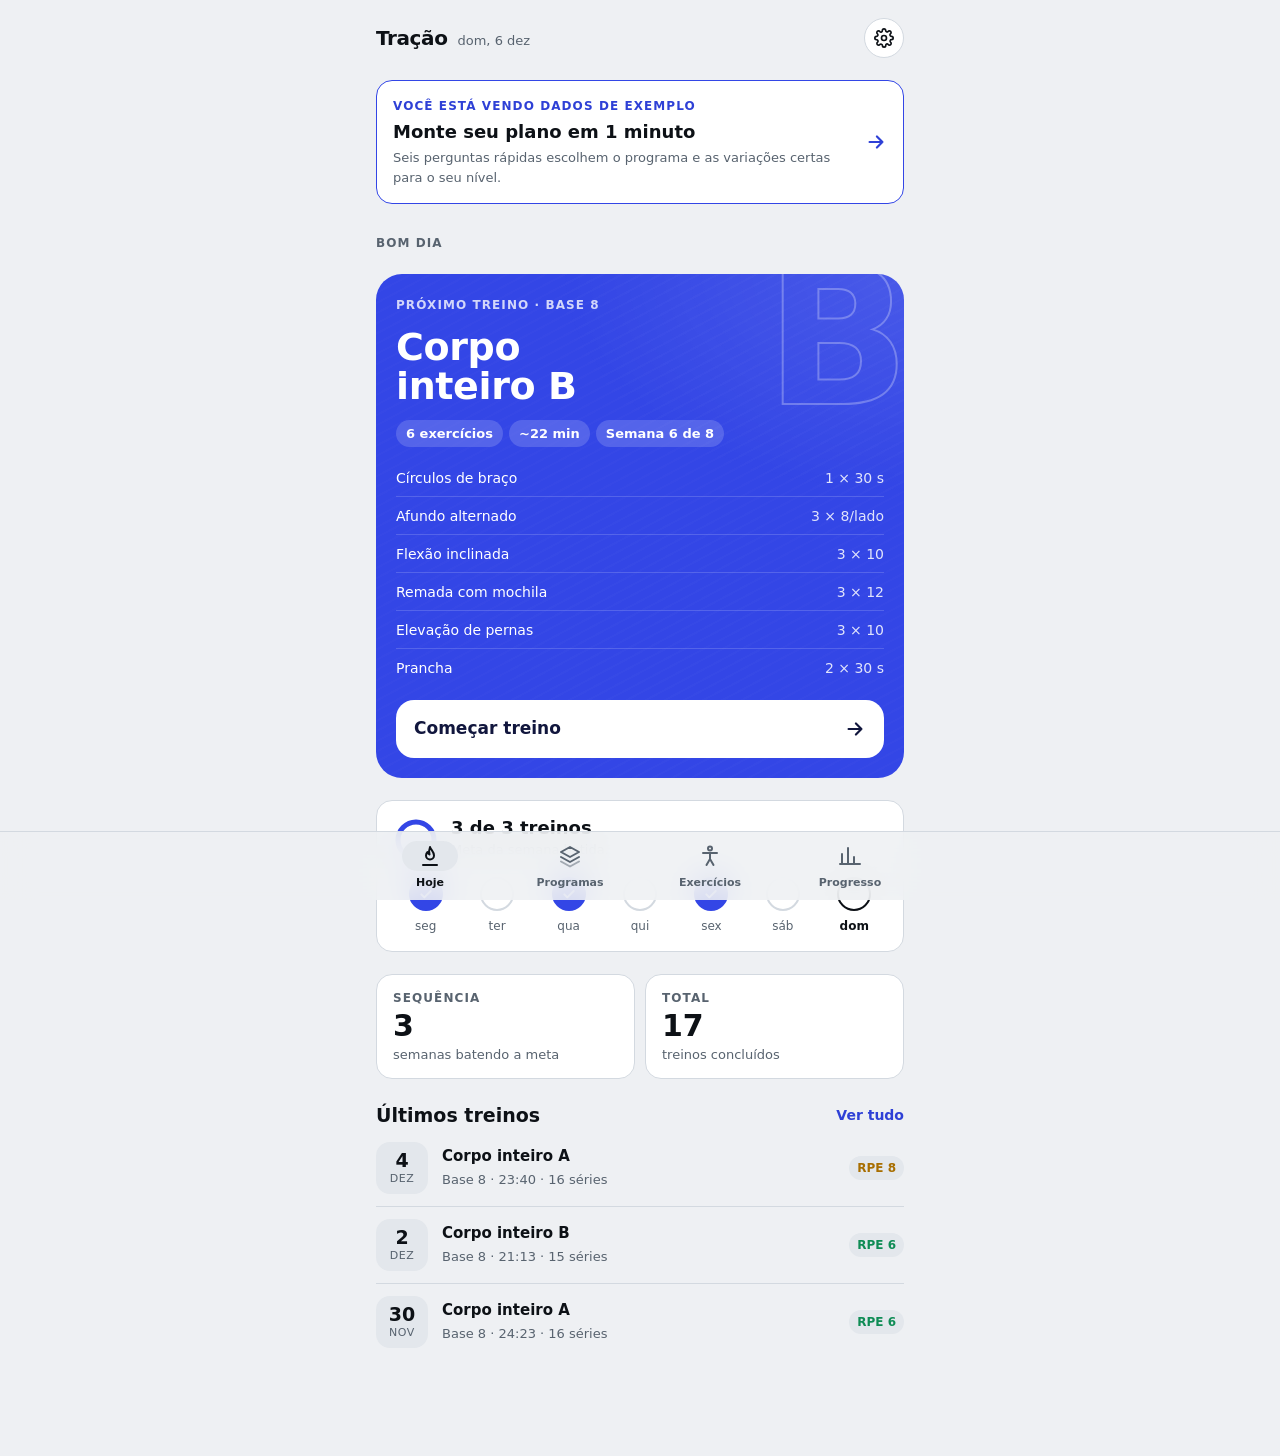
==== docs/index.html @ 982c1092 "Tração 1.1.0: avaliação inicial, ajuste de variações e mais conteúdo - Avaliação de 6 perguntas (obj" ====
<!doctype html>
<html lang="pt-BR">
<head>
<meta charset="utf-8">
<meta name="viewport" content="width=device-width, initial-scale=1, viewport-fit=cover">
<meta name="description" content="Treinos de calistenia com programas, escadas de progressão e cronômetro. Sem conta, com os dados no seu aparelho.">
<meta name="theme-color" content="#0C0F13">
<meta name="mobile-web-app-capable" content="yes">
<meta name="apple-mobile-web-app-capable" content="yes">
<meta name="apple-mobile-web-app-title" content="Tração">
<meta name="apple-mobile-web-app-status-bar-style" content="black-translucent">
<link rel="manifest" href="manifest.webmanifest">
<link rel="icon" href="icons/icon.svg" type="image/svg+xml">
<link rel="icon" href="icons/favicon-32.png" sizes="32x32" type="image/png">
<link rel="apple-touch-icon" href="icons/apple-touch-icon.png">
<link rel="stylesheet" href="fonts/fonts.css">
<style>
html,body{margin:0}
:root{padding-top:env(safe-area-inset-top,0px)}
body::before{content:"";position:fixed;inset:0 0 auto;height:env(safe-area-inset-top,0px);z-index:40;background:var(--bg)}
.update-bar{position:fixed;left:50%;transform:translateX(-50%);bottom:calc(var(--nav-h) + 14px + env(safe-area-inset-bottom,0px));z-index:70;display:flex;align-items:center;gap:12px;padding:8px 8px 8px 16px;border-radius:99px;background:var(--fg);color:var(--bg);font-weight:600;font-size:14px;white-space:nowrap}
.update-bar button{padding:8px 14px;border-radius:99px;background:var(--accent);color:var(--on-accent);font-weight:700}
</style>
<script>window.TRACAO_PWA = {version: "1.1.0"};</script>
<title>Tração</title>
<style>
/* Layout: uma coluna de celular com barra de abas embaixo; o bloco azul-ultramar do "próximo treino" é a única superfície forte */
:root{
  --bg:#0C0F13; --surface:#141920; --surface-2:#1C232C; --line:#27303A;
  --fg:#EDF0F3; --muted:#8A95A2; --accent:#5A6BFF; --accent-text:#929DFF; --on-accent:#FFFFFF;
  --good:#3FD18A; --warn:#F2B441; --danger:#FF6B6B;
  --font-display:'Archivo','Arial Narrow',system-ui,sans-serif;
  --font-body:'Hanken Grotesk',system-ui,-apple-system,'Segoe UI',Roboto,sans-serif;
  --r-sm:10px; --r-md:16px; --r-lg:26px;
  --nav-h:68px;
  color-scheme:dark;
}
@media (prefers-color-scheme: light){
  :root:not([data-theme="dark"]){
    --bg:#EEF0F3; --surface:#FFFFFF; --surface-2:#E3E7EC; --line:#D3D9E0;
    --fg:#0D1116; --muted:#58636F; --accent:#3346E6; --accent-text:#2E40D6; --on-accent:#FFFFFF;
    --good:#0F8C55; --warn:#A86E00; --danger:#CC3535;
    color-scheme:light;
  }
}
:root[data-theme="light"]{
  --bg:#EEF0F3; --surface:#FFFFFF; --surface-2:#E3E7EC; --line:#D3D9E0;
  --fg:#0D1116; --muted:#58636F; --accent:#3346E6; --accent-text:#2E40D6; --on-accent:#FFFFFF;
  --good:#0F8C55; --warn:#A86E00; --danger:#CC3535;
  color-scheme:light;
}
:root[data-theme="dark"]{
  --bg:#0C0F13; --surface:#141920; --surface-2:#1C232C; --line:#27303A;
  --fg:#EDF0F3; --muted:#8A95A2; --accent:#5A6BFF; --accent-text:#929DFF; --on-accent:#FFFFFF;
  --good:#3FD18A; --warn:#F2B441; --danger:#FF6B6B;
  color-scheme:dark;
}

*{box-sizing:border-box}
[hidden]{display:none!important}
html,body{min-height:100%}
body{background:var(--bg);color:var(--fg);font-family:var(--font-body);font-size:15px;line-height:1.5;-webkit-font-smoothing:antialiased;-webkit-tap-highlight-color:transparent}
button{font:inherit;color:inherit;background:none;border:0;padding:0;cursor:pointer}
input{font:inherit;color:inherit}
:focus-visible{outline:2px solid var(--accent-text);outline-offset:2px;border-radius:6px}
h1,h2,h3{margin:0;text-wrap:balance}
p{margin:0}
ol,ul{margin:0;padding:0;list-style:none}

.display{font-family:var(--font-display);font-stretch:118%;font-weight:800;letter-spacing:-.01em;line-height:1.02}
.label{font-family:var(--font-display);font-stretch:70%;font-weight:600;text-transform:uppercase;letter-spacing:.09em;font-size:12px;color:var(--muted)}
.num{font-variant-numeric:tabular-nums}

.app{max-width:560px;margin:0 auto;padding-left:max(16px,env(safe-area-inset-left,0px));padding-right:max(16px,env(safe-area-inset-right,0px));padding-block:12px calc(var(--nav-h) + 28px + env(safe-area-inset-bottom,0px))}
.view{display:flex;flex-direction:column;gap:22px}

.topbar{display:flex;align-items:center;justify-content:space-between;gap:12px;padding-top:6px}
.brand{display:flex;align-items:baseline;gap:10px}
.brand b{font-family:var(--font-display);font-stretch:125%;font-weight:900;font-size:20px;letter-spacing:-.02em}
.brand span{font-size:13px;color:var(--muted)}
.icon-btn{width:40px;height:40px;border-radius:50%;display:grid;place-items:center;background:var(--surface);border:1px solid var(--line)}
.icon-btn svg{width:20px;height:20px}

.page-title{font-size:34px}
.page-head{display:flex;flex-direction:column;gap:6px;padding-top:8px}
.page-head p{color:var(--muted)}

.banner{display:flex;align-items:center;justify-content:space-between;gap:12px;padding:10px 12px 10px 14px;border-radius:var(--r-md);background:var(--surface);border:1px dashed var(--line);font-size:13px;color:var(--muted)}
.banner button{flex:none;font-weight:600;color:var(--accent-text);padding:6px 8px}

/* Hero: próximo treino */
.hero{position:relative;overflow:hidden;border-radius:var(--r-lg);background:var(--accent);color:var(--on-accent);padding:22px 20px 20px;display:flex;flex-direction:column;gap:14px;isolation:isolate}
.hero::before{content:"";position:absolute;inset:0;z-index:-1;opacity:.5;background:
  radial-gradient(120% 80% at 100% 0%,rgba(255,255,255,.22),transparent 55%),
  repeating-linear-gradient(-28deg,rgba(255,255,255,.035) 0 2px,transparent 2px 9px)}
.hero-mark{position:absolute;right:-6px;top:-30px;z-index:-1;font-family:var(--font-display);font-stretch:125%;font-weight:900;font-size:190px;line-height:1;color:transparent;-webkit-text-stroke:2px rgba(255,255,255,.28);pointer-events:none}
.hero .label{color:rgba(255,255,255,.78)}
.hero-title{font-size:38px;max-width:12ch}
.hero-meta{display:flex;flex-wrap:wrap;gap:6px}
.hero-meta span{font-size:13px;font-weight:600;padding:4px 10px;border-radius:99px;background:rgba(255,255,255,.16)}
.hero-list{display:flex;flex-direction:column;gap:2px;font-size:14px}
.hero-list li{display:flex;justify-content:space-between;gap:12px;padding:7px 0;border-bottom:1px solid rgba(255,255,255,.16)}
.hero-list li:last-child{border-bottom:0}
.hero-list .num{opacity:.85;flex:none}
.btn-start{display:flex;align-items:center;justify-content:space-between;width:100%;padding:16px 18px;border-radius:18px;background:var(--on-accent);color:#11163D;font-family:var(--font-display);font-stretch:112%;font-weight:800;font-size:17px;transition:transform .15s}
.btn-start:active{transform:scale(.98)}
.btn-start svg{width:22px;height:22px}

.card{background:var(--surface);border:1px solid var(--line);border-radius:var(--r-md);padding:16px}
.row-between{display:flex;align-items:center;justify-content:space-between;gap:12px}
.section-title{font-family:var(--font-display);font-stretch:112%;font-weight:800;font-size:19px}
.link{color:var(--accent-text);font-weight:600;font-size:14px}

/* Semana */
.week{display:grid;grid-template-columns:repeat(7,1fr);gap:6px;margin-top:14px}
.day{display:flex;flex-direction:column;align-items:center;gap:6px;font-size:12px;color:var(--muted)}
.dot{width:34px;height:34px;border-radius:50%;border:2px solid var(--line);display:grid;place-items:center}
.dot svg{width:16px;height:16px}
.day.done .dot{background:var(--accent);border-color:var(--accent);color:var(--on-accent)}
.day.today{color:var(--fg);font-weight:700}
.day.today .dot{border-color:var(--fg)}
.day.future .dot{border-style:dashed;opacity:.6}
.goal-line{display:flex;align-items:center;gap:12px}
.mini-ring{width:46px;height:46px;flex:none}
.goal-line strong{font-family:var(--font-display);font-stretch:112%;font-weight:800;font-size:18px;display:block;line-height:1.1}
.goal-line span{font-size:13px;color:var(--muted)}

.stat-pair{display:grid;grid-template-columns:1fr 1fr;gap:10px}
.stat{background:var(--surface);border:1px solid var(--line);border-radius:var(--r-md);padding:14px 16px;display:flex;flex-direction:column;gap:4px;min-width:0}
.stat b{font-family:var(--font-display);font-stretch:118%;font-weight:800;font-size:30px;line-height:1}
.stat small{font-size:13px;color:var(--muted)}

.list{display:flex;flex-direction:column}
.list-item{display:flex;align-items:center;gap:14px;padding:12px 0;border-bottom:1px solid var(--line);text-align:left;width:100%}
.list-item:last-child{border-bottom:0}
.list-item .grow{flex:1;min-width:0}
.list-item .title{font-weight:600;display:block;overflow:hidden;text-overflow:ellipsis;white-space:nowrap}
.list-item .sub{font-size:13px;color:var(--muted)}
.list-item .end{flex:none;text-align:right;font-size:13px;color:var(--muted)}
.thumb{width:52px;height:52px;flex:none;border-radius:14px;background:var(--surface-2);display:grid;place-items:center;overflow:hidden}
.thumb svg{width:100%;height:100%}
.date-chip{width:52px;height:52px;flex:none;border-radius:14px;background:var(--surface-2);display:flex;flex-direction:column;align-items:center;justify-content:center;line-height:1}
.date-chip b{font-family:var(--font-display);font-stretch:112%;font-weight:800;font-size:19px}
.date-chip small{font-size:11px;color:var(--muted);text-transform:uppercase;letter-spacing:.05em;margin-top:3px}
.pill{display:inline-flex;align-items:center;gap:4px;font-size:12px;font-weight:700;padding:3px 8px;border-radius:99px;background:var(--surface-2);color:var(--fg)}
.pill.rpe-hi{color:var(--danger)}
.pill.rpe-mid{color:var(--warn)}
.pill.rpe-lo{color:var(--good)}

/* Chips e busca */
.chips{display:flex;gap:8px;overflow-x:auto;scrollbar-width:none;margin-inline:-4px;padding:2px 4px}
.chips::-webkit-scrollbar{display:none}
.chip{flex:none;padding:8px 14px;border-radius:99px;border:1px solid var(--line);background:var(--surface);font-size:14px;font-weight:600;color:var(--muted)}
.chip[aria-pressed="true"]{background:var(--fg);color:var(--bg);border-color:var(--fg)}
.search{display:flex;align-items:center;gap:10px;padding:0 14px;height:48px;border-radius:14px;background:var(--surface);border:1px solid var(--line)}
.search svg{width:18px;height:18px;color:var(--muted);flex:none}
.search input{flex:1;min-width:0;border:0;background:none;outline:none;font-size:16px}

.levels{display:inline-flex;gap:3px;align-items:flex-end}
.levels i{display:block;width:5px;border-radius:2px;background:var(--line)}
.levels i:nth-child(1){height:7px}.levels i:nth-child(2){height:11px}.levels i:nth-child(3){height:15px}
.levels i.on{background:var(--accent-text)}

/* Programas */
.prog-grid{display:flex;flex-direction:column;gap:12px}
.prog{display:flex;flex-direction:column;gap:10px;text-align:left;width:100%;background:var(--surface);border:1px solid var(--line);border-radius:var(--r-md);padding:18px;position:relative}
.prog.active{border-color:var(--accent)}
.prog h3{font-family:var(--font-display);font-stretch:118%;font-weight:800;font-size:22px}
.prog p{color:var(--muted);font-size:14px}
.prog-meta{display:flex;flex-wrap:wrap;gap:14px;font-size:13px;color:var(--muted);align-items:center}
.prog-meta b{color:var(--fg);font-weight:600}
.badge{position:absolute;top:16px;right:16px;font-size:11px;font-weight:700;text-transform:uppercase;letter-spacing:.06em;padding:4px 8px;border-radius:99px;background:var(--accent);color:var(--on-accent)}

/* Progresso */
.heat{display:grid;grid-template-columns:repeat(12,1fr);gap:4px;margin-top:12px}
.heat-col{display:grid;grid-template-rows:repeat(7,1fr);gap:4px}
.heat-cell{aspect-ratio:1;max-width:100%;border-radius:4px;background:var(--surface-2)}
.heat-cell.on{background:var(--accent)}
.heat-cell.today{box-shadow:inset 0 0 0 2px var(--fg)}
.heat-cell.future{background:transparent;box-shadow:inset 0 0 0 1px var(--line)}
.chart{width:100%;height:auto;display:block;margin-top:10px}
.legend{display:flex;justify-content:space-between;font-size:12px;color:var(--muted);margin-top:8px}

/* Barra de abas */
.nav{position:fixed;left:0;right:0;bottom:0;z-index:20;background:color-mix(in srgb,var(--bg) 86%,transparent);backdrop-filter:blur(16px);-webkit-backdrop-filter:blur(16px);border-top:1px solid var(--line);padding-bottom:env(safe-area-inset-bottom,0px);padding-left:max(8px,env(safe-area-inset-left,0px));padding-right:max(8px,env(safe-area-inset-right,0px))}
.nav-inner{max-width:560px;margin:0 auto;display:grid;grid-template-columns:repeat(4,1fr);height:var(--nav-h)}
.tab{display:flex;flex-direction:column;align-items:center;justify-content:center;gap:4px;font-size:11px;font-weight:600;color:var(--muted)}
.tab svg{width:24px;height:24px}
.tab[aria-current="page"]{color:var(--fg)}
.tab[aria-current="page"] .tab-ic{background:var(--surface-2)}
.tab-ic{padding:3px 16px;border-radius:99px;display:grid;place-items:center;transition:background .2s}

/* Folha (bottom sheet) */
.sheet-wrap{position:fixed;inset:0;z-index:60;display:flex;align-items:flex-end;justify-content:center}
.scrim{position:absolute;inset:0;background:rgba(5,7,10,.55);opacity:0;transition:opacity .25s}
.sheet{position:relative;width:100%;max-width:560px;max-height:90%;overflow-y:auto;overscroll-behavior:contain;background:var(--bg);border-radius:var(--r-lg) var(--r-lg) 0 0;border:1px solid var(--line);border-bottom:0;padding-left:max(18px,env(safe-area-inset-left,0px));padding-right:max(18px,env(safe-area-inset-right,0px));padding-block:10px calc(24px + env(safe-area-inset-bottom,0px));transform:translateY(100%);transition:transform .32s cubic-bezier(.2,.8,.2,1)}
.sheet-wrap.open .scrim{opacity:1}
.sheet-wrap.open .sheet{transform:none}
.grab{width:40px;height:5px;border-radius:9px;background:var(--line);margin:0 auto 10px}
.sheet-body{display:flex;flex-direction:column;gap:18px}
.sheet-head{display:flex;align-items:flex-start;justify-content:space-between;gap:12px}
.sheet-head h2{font-size:28px}
.fig-stage{border-radius:var(--r-md);background:var(--surface);border:1px solid var(--line);aspect-ratio:16/10;max-width:100%;display:grid;place-items:center;overflow:hidden}
.fig-stage svg{height:100%;width:auto;max-width:100%}
.meta-row{display:flex;flex-wrap:wrap;gap:8px}
.meta-row .pill{font-weight:600;padding:5px 10px}
.steps{display:flex;flex-direction:column;gap:12px;counter-reset:s}
.steps li{display:grid;grid-template-columns:28px 1fr;gap:10px;counter-increment:s}
.steps li::before{content:counter(s);width:26px;height:26px;border-radius:50%;background:var(--surface-2);display:grid;place-items:center;font-size:13px;font-weight:700;font-family:var(--font-display)}
.warn-box{display:flex;gap:10px;padding:12px 14px;border-radius:var(--r-sm);background:var(--surface);border:1px solid var(--line);font-size:14px}
.warn-box svg{width:18px;height:18px;flex:none;color:var(--warn);margin-top:2px}
.ladder{display:flex;flex-direction:column;gap:0;position:relative}
.rung{display:flex;align-items:center;gap:12px;padding:8px 0;text-align:left;width:100%;position:relative}
.rung::before{content:"";position:absolute;left:11px;top:0;bottom:0;width:2px;background:var(--line)}
.rung:first-child::before{top:50%}
.rung:last-child::before{bottom:50%}
.rung i{position:relative;width:24px;height:24px;border-radius:50%;background:var(--bg);border:2px solid var(--line);flex:none}
.rung.past i{background:var(--surface-2)}
.rung.cur i{background:var(--accent);border-color:var(--accent);box-shadow:0 0 0 4px color-mix(in srgb,var(--accent) 25%,transparent)}
.rung.cur span{font-weight:700}
.rung span{font-size:14px}
.rung small{margin-left:auto;color:var(--muted);font-size:12px}
.sess{display:flex;flex-direction:column;gap:8px;padding:14px;border-radius:var(--r-md);background:var(--surface);border:1px solid var(--line)}
.sess-items{font-size:14px;color:var(--muted);display:flex;flex-direction:column;gap:2px}
.sess-items li{display:flex;justify-content:space-between;gap:10px}
.sess-items li span:first-child{color:var(--fg)}

.btn{display:inline-flex;align-items:center;justify-content:center;gap:8px;height:52px;padding:0 20px;border-radius:16px;font-weight:700;font-size:16px;background:var(--surface-2);border:1px solid var(--line)}
.btn.primary{background:var(--accent);color:var(--on-accent);border-color:var(--accent)}
.btn.ghost{background:transparent}
.btn.danger{color:var(--danger)}
.btn.small{height:38px;padding:0 14px;font-size:14px;border-radius:12px}
.btn.block{width:100%}
.btn-row{display:flex;gap:10px}
.btn-row .btn{flex:1}

.field{display:flex;flex-direction:column;gap:8px}
.field label,.field .label{font-size:13px}
.text-input{height:50px;border-radius:14px;border:1px solid var(--line);background:var(--surface);padding:0 14px;font-size:16px}
.stepper{display:flex;align-items:center;gap:12px}
.stepper button{width:44px;height:44px;border-radius:50%;background:var(--surface-2);border:1px solid var(--line);font-size:22px;font-weight:600}
.stepper output{font-family:var(--font-display);font-stretch:112%;font-weight:800;font-size:24px;min-width:3ch;text-align:center}
.seg{display:grid;grid-template-columns:repeat(3,1fr);gap:4px;padding:4px;border-radius:14px;background:var(--surface);border:1px solid var(--line)}
.seg button{height:40px;border-radius:10px;font-weight:600;font-size:14px;color:var(--muted)}
.seg button[aria-pressed="true"]{background:var(--surface-2);color:var(--fg)}
.switch-row{display:flex;align-items:center;justify-content:space-between;gap:12px}
.switch{width:52px;height:32px;border-radius:99px;background:var(--surface-2);border:1px solid var(--line);position:relative;transition:background .2s}
.switch::after{content:"";position:absolute;top:3px;left:3px;width:24px;height:24px;border-radius:50%;background:var(--muted);transition:transform .2s,background .2s}
.switch[aria-checked="true"]{background:var(--accent);border-color:var(--accent)}
.switch[aria-checked="true"]::after{transform:translateX(20px);background:#fff}

/* Player */
.player{position:fixed;inset:0;z-index:50;background:var(--bg);display:flex;flex-direction:column;padding-top:calc(10px + env(safe-area-inset-top,0px));padding-bottom:calc(16px + env(safe-area-inset-bottom,0px));padding-left:max(16px,env(safe-area-inset-left,0px));padding-right:max(16px,env(safe-area-inset-right,0px))}
.player-inner{max-width:560px;width:100%;margin:0 auto;flex:1;display:flex;flex-direction:column;gap:14px;min-height:0}
.p-top{display:flex;align-items:center;gap:12px}
.p-top .grow{flex:1;min-width:0}
.p-top .grow b{display:block;font-weight:700;font-size:15px;overflow:hidden;text-overflow:ellipsis;white-space:nowrap}
.p-top .grow span{font-size:13px;color:var(--muted)}
.segs{display:flex;gap:4px}
.segs i{flex:1;height:4px;border-radius:4px;background:var(--surface-2);overflow:hidden;position:relative}
.segs i.done{background:var(--accent)}
.segs i.cur::after{content:"";position:absolute;inset:0;width:var(--p,0%);background:var(--accent)}
.p-main{flex:1;display:flex;flex-direction:column;gap:14px;min-height:0;overflow-y:auto}
.p-fig{flex:1;min-height:150px;max-height:300px;border-radius:var(--r-lg);background:var(--surface);border:1px solid var(--line);display:grid;place-items:center;overflow:hidden;position:relative}
.p-fig svg{height:100%;width:auto;max-width:100%}
.p-fig .set-tag{position:absolute;left:14px;top:12px}
.p-name{display:flex;align-items:flex-end;justify-content:space-between;gap:12px}
.p-name h2{font-size:30px}
.p-cue{color:var(--muted);font-size:15px}
.counter{display:flex;align-items:center;justify-content:center;gap:22px}
.counter button{width:58px;height:58px;border-radius:50%;background:var(--surface);border:1px solid var(--line);font-size:28px;font-weight:500}
.counter .big{font-family:var(--font-display);font-stretch:125%;font-weight:900;font-size:96px;line-height:.9;min-width:2ch;text-align:center}
.counter-cap{text-align:center;font-size:13px;color:var(--muted);margin-top:-6px}
.ring-wrap{position:relative;width:min(62vw,250px);aspect-ratio:1;max-width:100%;margin:0 auto}
.ring-wrap svg{width:100%;height:100%;transform:rotate(-90deg)}
.ring-wrap .ring-c{position:absolute;inset:0;display:flex;flex-direction:column;align-items:center;justify-content:center;gap:2px}
.ring-c b{font-family:var(--font-display);font-stretch:125%;font-weight:900;font-size:64px;line-height:1}
.ring-c span{font-size:13px;color:var(--muted)}
.ring-track{stroke:var(--surface-2)}
.ring-bar{stroke:var(--accent);transition:stroke-dashoffset .2s linear}
.ring-bar.rest{stroke:var(--good)}
.next-card{display:flex;align-items:center;gap:12px;padding:12px;border-radius:var(--r-md);background:var(--surface);border:1px solid var(--line)}
.next-card .grow{flex:1;min-width:0}
.p-actions{display:flex;flex-direction:column;gap:10px}
.prep{position:absolute;inset:0;display:grid;place-items:center;background:color-mix(in srgb,var(--bg) 70%,transparent);font-family:var(--font-display);font-stretch:125%;font-weight:900;font-size:120px}
.summary-hero{display:flex;flex-direction:column;gap:6px;padding-top:8px}
.summary-hero h2{font-size:40px}
.stat-trio{display:grid;grid-template-columns:repeat(3,1fr);gap:8px}
.rpe{display:grid;grid-template-columns:repeat(10,1fr);gap:4px}
.rpe button{height:44px;border-radius:10px;background:var(--surface);border:1px solid var(--line);font-family:var(--font-display);font-weight:800;font-size:16px}
.rpe button[aria-pressed="true"]{background:var(--accent);color:var(--on-accent);border-color:var(--accent)}
.pr-list li{display:flex;align-items:center;gap:10px;padding:8px 0;font-size:14px}
.pr-list svg{width:18px;height:18px;color:var(--warn);flex:none}

.confirm{position:absolute;inset:0;z-index:5;display:grid;place-items:end center;background:rgba(5,7,10,.6);padding:16px}
.confirm-box{width:100%;max-width:520px;background:var(--surface);border:1px solid var(--line);border-radius:var(--r-lg);padding:20px;display:flex;flex-direction:column;gap:14px}
.confirm-box h3{font-family:var(--font-display);font-stretch:112%;font-weight:800;font-size:22px}
.confirm-box p{color:var(--muted)}

.toast{position:fixed;left:50%;bottom:calc(var(--nav-h) + 18px + env(safe-area-inset-bottom,0px));transform:translate(-50%,20px);opacity:0;z-index:80;background:var(--fg);color:var(--bg);padding:10px 16px;border-radius:99px;font-weight:600;font-size:14px;pointer-events:none;transition:opacity .25s,transform .25s;white-space:nowrap}
.toast.show{opacity:1;transform:translate(-50%,0)}
body:has(.player:not([hidden])) .toast{bottom:calc(150px + env(safe-area-inset-bottom,0px))}

.btn:disabled{opacity:.4;cursor:default}
.plan-cta{display:flex;align-items:center;gap:14px;width:100%;text-align:left;padding:16px;border-radius:var(--r-md);background:var(--surface);border:1px solid var(--accent)}
.plan-cta .grow{flex:1;min-width:0;display:flex;flex-direction:column;gap:3px}
.plan-cta b{font-family:var(--font-display);font-stretch:112%;font-weight:800;font-size:18px}
.plan-cta .sub{font-size:13px;color:var(--muted)}
.plan-cta svg{width:22px;height:22px;color:var(--accent-text);flex:none}
.swap-row{display:flex;gap:8px}
.swap-row .btn{flex:1}
.onb{z-index:55}
.onb-main{gap:16px;padding-top:6px}
.onb-progress{height:5px;border-radius:5px;background:var(--surface-2);overflow:hidden}
.onb-progress i{display:block;height:100%;background:var(--accent);transition:width .3s}
.q-title{font-size:30px}
.q-sub{color:var(--muted)}
.opts{display:flex;flex-direction:column;gap:10px}
.opt{display:flex;align-items:center;gap:14px;width:100%;text-align:left;padding:15px 16px;border-radius:var(--r-md);background:var(--surface);border:1px solid var(--line);transition:border-color .15s,background .15s}
.opt b{display:block;font-weight:700}
.opt small{display:block;color:var(--muted);font-size:13px}
.opt[aria-pressed="true"]{border-color:var(--accent);background:color-mix(in srgb,var(--accent) 14%,var(--surface))}
.opt .tick{margin-left:auto;width:24px;height:24px;border-radius:50%;border:2px solid var(--line);display:grid;place-items:center;flex:none;color:transparent}
.opt[aria-pressed="true"] .tick{background:var(--accent);border-color:var(--accent);color:var(--on-accent)}
.tick svg{width:14px;height:14px}
.days{display:grid;grid-template-columns:repeat(4,1fr);gap:10px}
.days .opt{flex-direction:column;justify-content:center;padding:18px 0;gap:0;text-align:center}
.days .opt b{font-family:var(--font-display);font-stretch:125%;font-weight:900;font-size:36px;line-height:1}
.adj li{display:flex;align-items:center;gap:8px;flex-wrap:wrap;font-size:14px;padding:7px 0;border-bottom:1px solid var(--line)}
.adj li:last-child{border-bottom:0}
.adj svg{width:16px;height:16px;color:var(--muted);flex:none}
.empty{padding:22px 16px;text-align:center;color:var(--muted);border:1px dashed var(--line);border-radius:var(--r-md);font-size:14px}

@media (prefers-reduced-motion: reduce){
  *,*::before,*::after{transition:none!important;animation:none!important}
}
</style>
</head>
<body>
<div class="app" id="app"></div>

<nav class="nav" aria-label="Seções">
  <div class="nav-inner">
    <button class="tab" data-act="tab" data-tab="hoje"><span class="tab-ic"><svg viewBox="0 0 24 24" fill="none" stroke="currentColor" stroke-width="2" stroke-linecap="round" stroke-linejoin="round"><path d="M12 3c1 3 4 4.5 4 8.5a4 4 0 0 1-8 0c0-1.6.7-2.7 1.5-3.5.3 1.6 1.2 2.3 2 2.5C11 8 11 5.5 12 3z"/><path d="M5 21h14"/></svg></span>Hoje</button>
    <button class="tab" data-act="tab" data-tab="programas"><span class="tab-ic"><svg viewBox="0 0 24 24" fill="none" stroke="currentColor" stroke-width="2" stroke-linecap="round" stroke-linejoin="round"><path d="M12 3 3 8l9 5 9-5-9-5z"/><path d="m3 13 9 5 9-5"/><path d="m3 17.5 9 5 9-5" opacity=".5"/></svg></span>Programas</button>
    <button class="tab" data-act="tab" data-tab="exercicios"><span class="tab-ic"><svg viewBox="0 0 24 24" fill="none" stroke="currentColor" stroke-width="2" stroke-linecap="round" stroke-linejoin="round"><circle cx="12" cy="4.5" r="2"/><path d="M5 9h14M12 9v6m0 0-3.5 6M12 15l3.5 6"/></svg></span>Exercícios</button>
    <button class="tab" data-act="tab" data-tab="progresso"><span class="tab-ic"><svg viewBox="0 0 24 24" fill="none" stroke="currentColor" stroke-width="2" stroke-linecap="round" stroke-linejoin="round"><path d="M4 20V10M10 20V4M16 20v-7M22 20H2"/></svg></span>Progresso</button>
  </div>
</nav>

<div class="sheet-wrap" id="sheet" hidden>
  <div class="scrim" data-act="close-sheet"></div>
  <div class="sheet" role="dialog" aria-modal="true"><div class="grab"></div><div id="sheetBody"></div></div>
</div>

<div class="player" id="player" hidden></div>
<div class="player onb" id="onb" role="dialog" aria-modal="true" aria-label="Avaliação inicial" hidden></div>
<div class="toast" id="toast" role="status" aria-live="polite"></div>

<script>
/* ---------- Dados: exercícios ---------- */
const GROUPS = {empurrar:'Empurrar', puxar:'Puxar', pernas:'Pernas', core:'Core', habilidade:'Habilidades', mobilidade:'Mobilidade'};
const LADDERS = {flexao:'Flexão', barra:'Barra fixa', agach:'Agachamento', core:'Core', parada:'Parada de mãos', mergulho:'Mergulho', ponte:'Ponte'};
const LEVEL_NAME = ['', 'Iniciante', 'Intermediário', 'Avançado'];

function X(id, n, g, lv, eq, t, tg, a, ladder, step, cues, err, side){
  return {id, n, g, lv, eq, t, tg, a, ladder, step, cues, err, side: !!side};
}
const EXERCISES = [
  X('polichinelo','Polichinelo','mobilidade',1,[],'time',40,'jack',null,0,
    ['Fique em pé, pés juntos e braços ao lado do corpo.','Salte abrindo as pernas e levando os braços acima da cabeça.','Volte à posição inicial no mesmo ritmo.'],
    'Pousar com os joelhos travados. Aterrisse macio, na ponta dos pés.'),
  X('circulos','Círculos de braço','mobilidade',1,[],'time',30,'reach',null,0,
    ['Abra os braços na altura dos ombros.','Faça círculos pequenos e aumente aos poucos.','Na metade do tempo, inverta o sentido.'],
    'Subir os ombros em direção às orelhas.'),
  X('along_post','Alongamento posterior','mobilidade',1,[],'time',30,'fold',null,0,
    ['Em pé, pés na largura do quadril.','Dobre o quadril e deixe o tronco descer com as costas longas.','Solte o ar e leve as mãos em direção ao chão.'],
    'Balançar para ganhar amplitude. Fique parado e respire.'),
  X('mob_agach','Agachamento profundo','mobilidade',1,[],'time',40,'squathold',null,0,
    ['Pés um pouco mais abertos que o quadril, pontas levemente para fora.','Desça o máximo que conseguir com os calcanhares no chão.','Use os cotovelos para abrir os joelhos e respire fundo.'],
    'Tirar os calcanhares do chão. Se precisar, apoie-se em algo.'),

  X('flex_parede','Flexão na parede','empurrar',1,['parede'],'reps',12,'push','flexao',0,
    ['Apoie as mãos na parede, na altura do peito.','Afaste os pés até o corpo ficar inclinado e reto.','Leve o peito até a parede e empurre de volta.'],
    'Deixar o quadril cair para a frente.'),
  X('flex_inclinada','Flexão inclinada','empurrar',1,['banco'],'reps',10,'push','flexao',1,
    ['Mãos na borda de um banco firme, um pouco mais abertas que os ombros.','Corpo reto da cabeça aos calcanhares.','Desça até o peito quase tocar o banco e empurre.'],
    'Abrir demais os cotovelos. Mantenha-os a uns 45° do tronco.'),
  X('flex_joelhos','Flexão com joelhos','empurrar',1,[],'reps',10,'push','flexao',2,
    ['Joelhos no chão, mãos abaixo dos ombros.','Linha reta dos joelhos à cabeça.','Desça o peito até perto do chão e empurre.'],
    'Empinar o quadril e encurtar o movimento.'),
  X('flexao','Flexão','empurrar',2,[],'reps',10,'push','flexao',3,
    ['Mãos abaixo dos ombros, corpo em linha reta.','Desça até o peito ficar a um palmo do chão.','Empurre o chão e estenda os braços por completo.'],
    'Subir o quadril antes do peito.'),
  X('flex_diamante','Flexão diamante','empurrar',2,[],'reps',8,'push','flexao',4,
    ['Junte as mãos sob o peito, formando um losango com os dedos.','Cotovelos rentes ao corpo durante a descida.','Desça devagar e empurre até estender.'],
    'Perder a linha do corpo no fim da série.'),
  X('flex_arqueiro','Flexão arqueiro','empurrar',3,[],'reps',6,'push','flexao',5,
    ['Mãos bem afastadas, quase o dobro da largura dos ombros.','Desça para um lado, dobrando um braço e mantendo o outro estendido.','Volte ao centro e troque o lado.'],
    'Girar o tronco. Os ombros ficam paralelos ao chão.', true),
  X('pseudo_planche','Flexão pseudo planche','empurrar',3,[],'reps',8,'push','flexao',6,
    ['Mãos viradas para fora, apoiadas na altura da cintura.','Incline o corpo à frente até os ombros passarem das mãos.','Mantenha a inclinação durante a descida e a subida.'],
    'Deixar os ombros voltarem para trás das mãos.'),
  X('pike','Flexão pike','empurrar',2,[],'reps',8,'pike','parada',0,
    ['Comece em V invertido, quadril alto e mãos no chão.','Dobre os cotovelos levando a cabeça à frente das mãos.','Empurre de volta até estender os braços.'],
    'Baixar o quadril e transformar em flexão comum.'),
  X('merg_banco','Mergulho no banco','empurrar',1,['banco'],'reps',10,'dip','mergulho',0,
    ['Mãos na borda do banco, dedos para a frente, pernas estendidas.','Desça dobrando os cotovelos até cerca de 90°.','Empurre até estender os braços.'],
    'Descer demais e forçar a frente do ombro.'),
  X('mergulho','Mergulho nas paralelas','empurrar',2,['paralelas'],'reps',8,'dip','mergulho',1,
    ['Sustente o corpo com os braços estendidos nas barras.','Incline levemente o tronco e desça até os cotovelos formarem 90°.','Empurre até estender os cotovelos.'],
    'Ombros subindo em direção às orelhas.'),

  X('suspensao','Suspensão na barra','puxar',1,['barra'],'time',20,'hang','barra',0,
    ['Segure a barra com as mãos na largura dos ombros.','Tire os pés do chão e fique pendurado.','Puxe os ombros levemente para baixo, longe das orelhas.'],
    'Soltar totalmente os ombros e balançar.'),
  X('remada_mochila','Remada com mochila','puxar',1,['mochila'],'reps',12,'bentrow',null,0,
    ['Coloque peso na mochila e segure pela alça.','Incline o tronco à frente com as costas retas e joelhos destravados.','Puxe a mochila até o umbigo e desça com controle.'],
    'Arredondar as costas.'),
  X('remada_aus','Remada australiana','puxar',1,['barra baixa'],'reps',10,'row','barra',1,
    ['Deite-se sob uma barra baixa e segure com os braços estendidos.','Corpo reto, calcanhares no chão.','Puxe o peito até a barra e desça devagar.'],
    'Deixar o quadril cair.'),
  X('barra_negativa','Barra negativa','puxar',2,['barra'],'reps',3,'pull','barra',2,
    ['Comece com o queixo acima da barra, subindo com ajuda de um apoio.','Desça o mais devagar que conseguir, contando 5 segundos.','Com os braços estendidos, apoie os pés e repita.'],
    'Despencar na parte final da descida.'),
  X('barra','Barra fixa','puxar',2,['barra'],'reps',5,'pull','barra',3,
    ['Pegada pronada, mãos um pouco mais abertas que os ombros.','Puxe até o queixo passar a barra, peito em direção a ela.','Desça até estender os braços por completo.'],
    'Usar balanço das pernas para subir.'),
  X('barra_supinada','Barra supinada','puxar',2,['barra'],'reps',6,'pull',null,0,
    ['Palmas viradas para você, mãos na largura dos ombros.','Puxe levando os cotovelos para baixo e para trás.','Desça com controle até estender.'],
    'Fazer meia repetição, sem estender os braços.'),
  X('barra_arqueiro','Barra arqueiro','puxar',3,['barra'],'reps',4,'pull','barra',4,
    ['Pegada bem aberta.','Puxe em direção a uma das mãos, com o outro braço quase estendido.','Desça e alterne o lado.'],
    'Girar o quadril para compensar.', true),
  X('muscle_up','Muscle-up','puxar',3,['barra'],'reps',2,'pull','barra',5,
    ['Pegada firme, um pouco mais fechada que na barra comum.','Puxe explosivo até a barra chegar ao peito baixo.','Passe os cotovelos por cima e empurre até estender.'],
    'Subir um braço de cada vez. Trabalhe a puxada explosiva antes.'),

  X('sentar_levantar','Sentar e levantar','pernas',1,['cadeira'],'reps',12,'squat','agach',0,
    ['Sente na ponta de uma cadeira firme, pés na largura do quadril.','Incline o tronco à frente e levante sem usar as mãos.','Sente de novo devagar.'],
    'Deixar os joelhos caírem para dentro.'),
  X('agachamento','Agachamento livre','pernas',1,[],'reps',15,'squat','agach',1,
    ['Pés na largura dos ombros, pontas levemente para fora.','Leve o quadril para trás e para baixo, peito aberto.','Desça até as coxas ficarem paralelas ao chão e suba.'],
    'Tirar os calcanhares do chão.'),
  X('afundo','Afundo alternado','pernas',1,[],'reps',10,'lunge',null,0,
    ['Em pé, dê um passo largo à frente.','Desça até o joelho de trás quase tocar o chão.','Empurre com a perna da frente e volte.'],
    'Joelho da frente desabando para dentro.', true),
  X('bulgaro','Agachamento búlgaro','pernas',2,['banco'],'reps',8,'lunge','agach',2,
    ['Peito do pé de trás apoiado num banco.','Desça com o tronco firme até a coxa da frente ficar paralela.','Suba empurrando o calcanhar da frente.'],
    'Ficar perto demais do banco.', true),
  X('pistol_assist','Pistol assistido','pernas',2,['apoio'],'reps',5,'squat','agach',3,
    ['Segure num batente ou poste com uma mão.','Estenda uma perna à frente e desça na outra.','Use o apoio só o necessário para subir.'],
    'Puxar demais com os braços.', true),
  X('pistol','Agachamento pistol','pernas',3,[],'reps',5,'squat','agach',4,
    ['Equilíbrio em uma perna, a outra estendida à frente.','Desça devagar até o fundo, braços à frente.','Suba sem deixar o joelho entrar.'],
    'Perder o calcanhar do chão no fundo.', true),
  X('ponte','Ponte de glúteos','pernas',1,[],'reps',15,'bridge','ponte',0,
    ['Deitado de costas, joelhos dobrados e pés no chão.','Suba o quadril até alinhar ombros, quadril e joelhos.','Segure 1 segundo no alto e desça.'],
    'Arquear a lombar em vez de usar o glúteo.'),
  X('ponte_uni','Ponte unilateral','pernas',2,[],'reps',10,'bridge','ponte',1,
    ['Mesma posição da ponte, com uma perna estendida no ar.','Suba o quadril empurrando o calcanhar de apoio.','Desça sem deixar o quadril girar.'],
    'Deixar um lado do quadril cair.', true),
  X('panturrilha','Elevação de panturrilha','pernas',1,[],'reps',20,'calf',null,0,
    ['Em pé, de preferência na borda de um degrau.','Suba na ponta dos pés o mais alto possível.','Desça devagar até alongar.'],
    'Fazer rápido e curto. Use a amplitude toda.'),

  X('prancha','Prancha','core',1,[],'time',30,'plank','core',0,
    ['Antebraços no chão, cotovelos abaixo dos ombros.','Corpo reto, glúteos e abdômen contraídos.','Respire curto e mantenha a posição.'],
    'Quadril alto demais ou caído.'),
  X('hollow','Hollow hold','core',2,[],'time',20,'hollow','core',1,
    ['Deitado, cole a lombar no chão.','Tire ombros e pernas do chão, braços acima da cabeça.','Segure a forma de "banana" sem perder a lombar.'],
    'Lombar saindo do chão. Dobre os joelhos para facilitar.'),
  X('elev_pernas','Elevação de pernas','core',1,[],'reps',10,'legraise','core',2,
    ['Deitado de costas, mãos ao lado do corpo.','Suba as pernas estendidas até a vertical.','Desça devagar sem encostar os pés no chão.'],
    'Usar impulso e arquear a lombar.'),
  X('elev_joelhos_barra','Elevação de joelhos na barra','core',2,['barra'],'reps',10,'hangknee','core',3,
    ['Pendure-se com os ombros ativos.','Suba os joelhos até a altura do quadril ou acima.','Desça sem balançar.'],
    'Balançar o corpo para subir as pernas.'),
  X('l_sit','L-sit','core',3,[],'time',10,'lsit','core',4,
    ['Mãos nas paralelas ou no chão, braços estendidos.','Empurre o chão e tire o quadril do apoio.','Estenda as pernas à frente, paralelas ao chão.'],
    'Ombros encolhidos. Empurre o chão para longe.'),

  X('parada_parede','Parada de mãos na parede','habilidade',2,['parede'],'time',30,'handstand','parada',1,
    ['Mãos a um palmo da parede, na largura dos ombros.','Suba as pernas e apoie os calcanhares na parede.','Empurre o chão e alinhe pulsos, ombros e quadril.'],
    'Costas muito arqueadas. Contraia abdômen e glúteos.'),
  X('parada','Parada de mãos livre','habilidade',3,[],'time',15,'handstand','parada',2,
    ['Entre na parada com um chute controlado.','Corrija o equilíbrio com a pressão dos dedos.','Saia girando para o lado se perder o equilíbrio.'],
    'Olhar para a frente demais e arquear as costas.'),

  X('flex_declinada','Flexão declinada','empurrar',2,['banco'],'reps',8,'push',null,0,
    ['Pés apoiados num banco, mãos no chão abaixo dos ombros.','Desça o peito em direção ao chão com o corpo reto.','Empurre até estender os braços.'],
    'Deixar a lombar afundar. Contraia o abdômen.'),
  X('flex_palmas','Flexão com palmas','empurrar',3,[],'reps',6,'push',null,0,
    ['Comece na posição de flexão.','Desça com controle e empurre o chão com força.','Bata palmas no ar e aterrisse com os cotovelos destravados.'],
    'Aterrissar com os braços travados.'),
  X('escapula','Retração escapular na barra','puxar',1,['barra'],'reps',10,'hang',null,0,
    ['Pendure-se com os braços estendidos.','Sem dobrar os cotovelos, puxe os ombros para baixo e o peito para cima.','Solte devagar e repita.'],
    'Dobrar os cotovelos. O movimento é só dos ombros.'),
  X('remada_aus_pes','Remada australiana com pés elevados','puxar',2,['barra baixa','banco'],'reps',8,'row',null,0,
    ['Pés num banco, corpo reto sob a barra baixa.','Puxe o peito até a barra.','Desça devagar até estender os braços.'],
    'Projetar o pescoço à frente para alcançar a barra.'),
  X('tuck_lever','Front lever grupado','habilidade',3,['barra'],'time',10,'tucklever',null,0,
    ['Pendure-se e puxe os joelhos ao peito.','Com os braços estendidos, gire o tronco até ficar paralelo ao chão.','Segure com as escápulas puxadas para baixo.'],
    'Dobrar os cotovelos para compensar.'),
  X('corvo','Corvo','habilidade',2,[],'time',15,'crow',null,0,
    ['Agache e apoie as mãos no chão na largura dos ombros.','Encaixe os joelhos atrás dos tríceps.','Incline à frente até os pés saírem do chão.'],
    'Olhar para baixo entre as mãos. Olhe um pouco à frente.'),
  X('agach_salto','Agachamento com salto','pernas',2,[],'reps',10,'jumpsquat',null,0,
    ['Agache até as coxas ficarem quase paralelas.','Salte o mais alto que puder.','Aterrisse macio e já desça para a próxima.'],
    'Aterrissar com os joelhos para dentro.'),
  X('afundo_reverso','Afundo reverso','pernas',1,[],'reps',10,'lunge',null,0,
    ['Em pé, dê um passo para trás.','Desça até o joelho de trás quase tocar o chão.','Volte empurrando o calcanhar da frente.'],
    'Inclinar demais o tronco à frente.', true),
  X('cadeirinha','Cadeirinha na parede','pernas',1,['parede'],'time',30,'wallsit',null,0,
    ['Costas apoiadas na parede.','Desça até as coxas ficarem paralelas ao chão.','Segure com o peso nos calcanhares.'],
    'Joelhos passando muito da ponta dos pés.'),
  X('subida_banco','Subida no banco','pernas',1,['banco'],'reps',10,'lunge',null,0,
    ['Pé inteiro apoiado num banco firme.','Suba empurrando o calcanhar de cima.','Desça com controle.'],
    'Dar impulso com a perna de baixo.', true),
  X('nordico','Nórdico negativo','pernas',3,['apoio'],'reps',4,'nordic',null,0,
    ['Ajoelhe com os calcanhares presos sob um apoio firme.','Com o corpo reto dos joelhos à cabeça, desça à frente o mais devagar possível.','Amorteça com as mãos e volte empurrando o chão.'],
    'Dobrar o quadril durante a descida.'),
  X('prancha_lateral','Prancha lateral','core',1,[],'time',25,'plank',null,0,
    ['Deite de lado, antebraço no chão abaixo do ombro.','Suba o quadril até alinhar o corpo.','Segure e troque o lado.'],
    'Deixar o quadril cair.', true),
  X('escalador','Escalador','core',1,[],'time',30,'climber',null,0,
    ['Posição de prancha alta, mãos abaixo dos ombros.','Leve um joelho em direção ao peito e troque rápido.','Mantenha o quadril baixo e estável.'],
    'Subir o quadril durante o movimento.'),
  X('canivete','Canivete','core',2,[],'reps',10,'legraise',null,0,
    ['Deitado, braços estendidos atrás da cabeça.','Suba pernas e tronco juntos, levando as mãos aos pés.','Desça devagar sem relaxar no chão.'],
    'Dobrar muito os joelhos para facilitar.'),
  X('toes_bar','Pés na barra','core',3,['barra'],'reps',6,'hangknee','core',5,
    ['Pendure-se com os ombros ativos.','Suba as pernas estendidas até os pés tocarem a barra.','Desça devagar, sem balançar.'],
    'Usar balanço para subir as pernas.'),
  X('gato_vaca','Gato e vaca','mobilidade',1,[],'time',40,'catcow',null,0,
    ['Apoie mãos e joelhos no chão.','Ao soltar o ar, arredonde as costas e olhe para o umbigo.','Ao puxar o ar, afunde a coluna e olhe à frente.'],
    'Mover só o pescoço. O movimento vem da coluna inteira.'),
  X('rot_toracica','Rotação torácica','mobilidade',1,[],'time',30,'reach',null,0,
    ['Em pé, braços abertos na altura dos ombros.','Gire o tronco para um lado com o quadril parado.','Volte e gire para o outro lado.'],
    'Girar o quadril junto.'),
  X('along_peito','Alongamento de peitoral','mobilidade',1,['parede'],'time',30,'reach',null,0,
    ['Apoie antebraço e mão na parede, cotovelo na altura do ombro.','Gire o corpo para o lado oposto até sentir o peito alongar.','Respire fundo e troque o lado.'],
    'Subir o ombro em direção à orelha.', true),
];
const EX = Object.fromEntries(EXERCISES.map(e => [e.id, e]));

/* ---------- Dados: programas ---------- */
/* item: [exercício, séries, alvo (reps ou segundos), descanso em s] */
const PROGRAMS = [
  {id:'base8', name:'Base 8', lv:1, days:3, weeks:8, equip:'Nenhum',
   tagline:'Corpo inteiro sem equipamento para criar o hábito.',
   desc:'Duas sessões que se alternam e ensinam os padrões básicos: empurrar, puxar, agachar e estabilizar o tronco. A cada semana o alvo sobe um pouco.',
   sessions:[
    {tag:'A', name:'Corpo inteiro A', items:[['polichinelo',1,40,20],['agachamento',3,12,60],['flex_joelhos',3,8,60],['remada_mochila',3,10,60],['ponte',3,12,45],['prancha',3,25,45]]},
    {tag:'B', name:'Corpo inteiro B', items:[['circulos',1,30,15],['afundo',3,8,60],['flex_inclinada',3,10,60],['remada_mochila',3,12,60],['elev_pernas',3,10,45],['prancha',2,30,45]]},
   ]},
  {id:'primeira_barra', name:'Primeira Barra', lv:1, days:3, weeks:6, equip:'Barra fixa e barra baixa',
   tagline:'Do zero à primeira barra fixa completa.',
   desc:'Pegada, remada e negativas em volume controlado. Quando você fizer 3 negativas de 5 segundos com sobra, já está perto da primeira barra.',
   sessions:[
    {tag:'A', name:'Puxada e pegada', items:[['suspensao',3,20,60],['remada_aus',4,8,75],['barra_negativa',3,3,90],['elev_joelhos_barra',3,8,60],['hollow',3,15,45]]},
    {tag:'B', name:'Puxada e empurrar', items:[['suspensao',3,25,60],['remada_aus',3,10,75],['barra_negativa',4,3,90],['flex_joelhos',3,10,60],['prancha',3,30,45]]},
   ]},
  {id:'forca_total', name:'Força Total', lv:2, days:4, weeks:10, equip:'Barra, paralelas e banco',
   tagline:'Superior e inferior em dias alternados.',
   desc:'Quatro sessões por semana com progressão por repetições. Bata o alvo em todas as séries por duas sessões seguidas e suba de variação na escada.',
   sessions:[
    {tag:'S1', name:'Superior A', items:[['flexao',4,10,90],['barra',4,5,120],['mergulho',3,8,90],['barra_supinada',3,5,90],['hollow',3,20,45]]},
    {tag:'I1', name:'Inferior A', items:[['agachamento',4,15,75],['bulgaro',3,8,75],['ponte_uni',3,10,60],['panturrilha',3,15,45],['prancha',3,40,45]]},
    {tag:'S2', name:'Superior B', items:[['flex_diamante',3,8,90],['remada_aus',4,10,75],['pike',3,8,90],['barra',3,6,120],['elev_joelhos_barra',3,10,60]]},
    {tag:'I2', name:'Inferior B', items:[['pistol_assist',4,5,90],['afundo',3,12,60],['ponte',3,15,45],['panturrilha',3,20,45],['hollow',3,25,45]]},
   ]},
  {id:'express15', name:'Express 15', lv:1, days:3, weeks:4, equip:'Nenhum',
   tagline:'Circuitos de 15 minutos para dias corridos.',
   desc:'Descansos curtos e exercícios em sequência. Ideal para manter a regularidade quando falta tempo.',
   sessions:[
    {tag:'C1', name:'Circuito geral', items:[['polichinelo',3,40,15],['agachamento',3,15,15],['flex_joelhos',3,10,15],['prancha',3,30,30]]},
    {tag:'C2', name:'Pernas e core', items:[['afundo',3,10,15],['ponte',3,15,15],['elev_pernas',3,10,15],['panturrilha',3,20,30]]},
   ]},
  {id:'habilidades', name:'Habilidades', lv:3, days:3, weeks:12, equip:'Barra, paralelas e parede',
   tagline:'Parada de mãos, L-sit, muscle-up e pistol.',
   desc:'Volume baixo e qualidade alta. Habilidades exigem tendões preparados: só avance na escada quando a forma estiver limpa em todas as séries.',
   sessions:[
    {tag:'H1', name:'Equilíbrio e empurrar', items:[['parada_parede',5,30,90],['pike',4,8,90],['pseudo_planche',3,8,90],['l_sit',5,10,60]]},
    {tag:'H2', name:'Puxada explosiva', items:[['muscle_up',5,2,150],['barra_arqueiro',3,4,120],['elev_joelhos_barra',3,12,60],['hollow',3,30,45]]},
    {tag:'H3', name:'Pernas e controle', items:[['pistol',4,5,90],['bulgaro',3,10,75],['ponte_uni',3,12,60],['parada',6,15,60]]},
   ]},
  {id:'primeira_flexao', name:'Primeira Flexão', lv:1, days:3, weeks:6, equip:'Nenhum (banco opcional)',
   tagline:'Da flexão na parede à primeira flexão completa.',
   desc:'Volume alto em variações mais fáceis, com o corpo sempre reto. Quando bater o alvo com sobra, suba um degrau na escada.',
   sessions:[
    {tag:'A', name:'Empurrar e core', items:[['circulos',1,30,15],['flex_inclinada',4,10,60],['flex_joelhos',3,8,60],['prancha',3,25,45],['ponte',3,12,45]]},
    {tag:'B', name:'Empurrar e pernas', items:[['polichinelo',1,40,20],['flex_parede',3,15,45],['flex_joelhos',4,8,60],['agachamento',3,15,60],['prancha_lateral',2,20,30]]},
   ]},
  {id:'core_forte', name:'Core Forte', lv:1, days:2, weeks:6, equip:'Nenhum',
   tagline:'Abdômen e lombar firmes em 20 minutos.',
   desc:'Serve de complemento nos dias de descanso dos treinos de força, ou como programa sozinho para quem está começando.',
   sessions:[
    {tag:'C1', name:'Estabilidade', items:[['gato_vaca',1,40,10],['prancha',3,30,30],['prancha_lateral',3,20,30],['elev_pernas',3,10,45],['hollow',3,20,45]]},
    {tag:'C2', name:'Força de tronco', items:[['escalador',3,30,30],['canivete',3,10,45],['hollow',3,25,45],['ponte',3,15,30]]},
   ]},
  {id:'explosao', name:'Explosão', lv:2, days:3, weeks:8, equip:'Nenhum (parede ajuda)',
   tagline:'Potência e fôlego em circuitos curtos.',
   desc:'Saltos, flexões explosivas e blocos de condicionamento. Se a técnica cair, descanse mais antes da próxima série.',
   sessions:[
    {tag:'E1', name:'Potência', items:[['polichinelo',1,40,20],['agach_salto',4,10,60],['flex_palmas',4,6,75],['escalador',3,30,30],['afundo_reverso',3,10,45]]},
    {tag:'E2', name:'Circuito', items:[['agachamento',3,20,30],['flexao',3,12,45],['cadeirinha',3,40,30],['escalador',3,40,30],['canivete',3,10,45]]},
   ]},
  {id:'mobilidade', name:'Mobilidade', lv:1, days:2, weeks:6, equip:'Nenhum',
   tagline:'Descanso ativo para ombros, quadril e posteriores.',
   desc:'Sessão curta e leve para os dias entre treinos de força. Movimente-se sem dor e respire devagar.',
   sessions:[
    {tag:'M', name:'Soltura completa', items:[['circulos',2,30,10],['gato_vaca',2,40,10],['mob_agach',3,40,20],['rot_toracica',2,30,10],['along_post',3,30,15],['along_peito',2,30,10],['ponte',2,12,30]]},
   ]},
];
const PROG = Object.fromEntries(PROGRAMS.map(p => [p.id, p]));

/* ---------- Animações (bonecos em SVG, 200x200) ---------- */
const STAND = {h:[100,36],s:[100,56],e:[100,80],w:[101,102],p:[100,104],k:[101,138],f:[100,172]};
const SQ_DN = {h:[116,82],s:[108,98],e:[130,102],w:[152,100],p:[84,138],k:[118,145],f:[100,172]};
const up = (pose, dy) => Object.fromEntries(Object.entries(pose).map(([k,v]) => [k, k==='f'||k==='f2' ? v : [v[0], v[1]-dy]]));
const ANIMS = {
  push:{props:['floor'],d:2200,f:[
    {h:[167,118],s:[150,128],e:[151,150],w:[152,172],p:[96,145],k:[68,157],f:[40,170]},
    {h:[167,148],s:[150,156],e:[132,157],w:[152,172],p:[96,160],k:[68,165],f:[40,170]}]},
  pike:{props:['floor'],d:2400,f:[
    {h:[132,128],s:[124,116],e:[128,144],w:[132,172],p:[86,84],k:[62,128],f:[40,170]},
    {h:[142,158],s:[122,140],e:[108,152],w:[132,172],p:[86,94],k:[62,132],f:[40,170]}]},
  dip:{props:['parallels'],d:2400,f:[
    {h:[104,44],s:[100,60],e:[100,78],w:[100,95],p:[98,112],k:[98,136],f:[78,142]},
    {h:[109,69],s:[103,85],e:[80,84],w:[100,95],p:[98,136],k:[97,158],f:[77,163]}]},
  pull:{props:['bar'],d:2600,f:[
    {h:[106,52],s:[100,66],e:[100,48],w:[100,30],p:[100,120],k:[100,148],f:[100,176]},
    {h:[106,20],s:[100,44],e:[82,52],w:[100,30],p:[100,96],k:[100,124],f:[100,152]}]},
  hang:{props:['bar'],d:3000,f:[
    {h:[106,52],s:[100,66],e:[100,48],w:[100,30],p:[100,120],k:[100,148],f:[100,176]},
    {h:[106,50],s:[100,63],e:[100,47],w:[100,30],p:[101,117],k:[102,146],f:[103,174]}]},
  hangknee:{props:['bar'],d:2400,f:[
    {h:[106,52],s:[100,66],e:[100,48],w:[100,30],p:[100,120],k:[100,148],f:[100,176]},
    {h:[104,52],s:[100,66],e:[100,48],w:[100,30],p:[100,116],k:[128,108],f:[126,140]}]},
  row:{props:['lowbar'],d:2400,f:[
    {h:[160,140],s:[146,134],e:[148,116],w:[150,98],p:[96,152],k:[68,162],f:[40,172]},
    {h:[156,106],s:[140,112],e:[124,104],w:[150,98],p:[92,140],k:[66,157],f:[40,172]}]},
  bentrow:{props:['floor'],d:2200,f:[
    {h:[144,62],s:[130,74],e:[132,98],w:[134,122],p:[96,108],k:[108,140],f:[98,172]},
    {h:[144,62],s:[130,74],e:[110,90],w:[126,98],p:[96,108],k:[108,140],f:[98,172]}]},
  squat:{props:['floor'],d:2400,f:[STAND,SQ_DN]},
  squathold:{props:['floor'],d:3400,f:[SQ_DN,{...SQ_DN,h:[116,79],s:[108,95],p:[84,136]}]},
  lunge:{props:['floor'],d:2600,f:[
    {h:[100,36],s:[100,56],e:[100,80],w:[101,102],p:[100,104],k:[112,138],f:[118,172],k2:[90,138],f2:[80,172]},
    {h:[100,60],s:[100,82],e:[100,104],w:[101,126],p:[100,134],k:[134,136],f:[134,172],k2:[96,166],f2:[64,170]}]},
  bridge:{props:['floor'],d:2400,f:[
    {h:[36,162],s:[56,166],e:[76,170],w:[96,171],p:[104,166],k:[134,140],f:[142,172]},
    {h:[36,162],s:[58,163],e:[76,170],w:[96,171],p:[104,138],k:[136,132],f:[142,172]}]},
  calf:{props:['floor'],d:1800,f:[STAND, up(STAND,9)]},
  plank:{props:['floor'],d:3200,f:[
    {h:[168,140],s:[152,148],e:[152,170],w:[174,171],p:[98,152],k:[68,160],f:[40,170]},
    {h:[168,139],s:[152,147],e:[152,170],w:[174,171],p:[98,149],k:[68,159],f:[40,170]}]},
  hollow:{props:['floor'],d:3000,f:[
    {h:[78,156],s:[90,160],e:[68,150],w:[46,142],p:[130,166],k:[154,156],f:[178,148]},
    {h:[78,157],s:[90,161],e:[68,152],w:[46,145],p:[130,166],k:[154,158],f:[178,151]}]},
  legraise:{props:['floor'],d:2600,f:[
    {h:[40,162],s:[58,166],e:[78,170],w:[98,171],p:[110,168],k:[140,166],f:[170,166]},
    {h:[40,162],s:[58,166],e:[78,170],w:[98,171],p:[110,168],k:[124,138],f:[136,106]}]},
  lsit:{props:['floor'],d:3000,f:[
    {h:[104,100],s:[100,118],e:[100,144],w:[100,172],p:[100,160],k:[134,160],f:[168,160]},
    {h:[104,98],s:[100,116],e:[100,143],w:[100,172],p:[100,157],k:[134,157],f:[168,156]}]},
  handstand:{props:['floor','wall'],d:3200,f:[
    {h:[100,148],s:[100,128],e:[100,150],w:[100,172],p:[100,80],k:[100,52],f:[100,22]},
    {h:[100,148],s:[100,128],e:[100,150],w:[100,172],p:[101,80],k:[102,52],f:[104,22]}]},
  jack:{props:['floor'],d:1100,f:[
    {h:[100,36],s:[100,56],e:[90,80],w:[88,102],e2:[110,80],w2:[112,102],p:[100,106],k:[95,138],f:[93,172],k2:[105,138],f2:[107,172]},
    {h:[100,32],s:[100,52],e:[80,40],w:[70,20],e2:[120,40],w2:[130,20],p:[100,102],k:[86,136],f:[74,170],k2:[114,136],f2:[126,170]}]},
  reach:{props:['floor'],d:2200,f:[
    {h:[100,36],s:[100,56],e:[80,58],w:[60,58],e2:[120,58],w2:[140,58],p:[100,106],k:[95,138],f:[93,172],k2:[105,138],f2:[107,172]},
    {h:[100,36],s:[100,56],e:[84,40],w:[74,22],e2:[116,40],w2:[126,22],p:[100,106],k:[95,138],f:[93,172],k2:[105,138],f2:[107,172]}]},
  tucklever:{props:['bar'],d:3000,f:[
    {h:[80,64],s:[100,64],e:[100,47],w:[100,30],p:[146,68],k:[128,48],f:[150,44]},
    {h:[80,63],s:[100,63],e:[100,47],w:[100,30],p:[146,66],k:[128,46],f:[150,42]}]},
  crow:{props:['floor'],d:3000,f:[
    {h:[72,140],s:[92,132],e:[100,150],w:[100,172],p:[128,116],k:[106,140],f:[136,152]},
    {h:[72,141],s:[92,133],e:[100,151],w:[100,172],p:[128,113],k:[106,139],f:[136,149]}]},
  climber:{props:['floor'],d:900,f:[
    {h:[167,118],s:[150,128],e:[151,150],w:[152,172],p:[96,145],k:[68,157],f:[40,170],k2:[122,154],f2:[106,170]},
    {h:[167,118],s:[150,128],e:[151,150],w:[152,172],p:[96,145],k:[122,154],f:[106,170],k2:[68,157],f2:[40,170]}]},
  wallsit:{props:['floor','wallL'],d:3200,f:[
    {h:[78,64],s:[78,82],e:[92,102],w:[108,122],p:[78,130],k:[112,130],f:[112,172]},
    {h:[78,63],s:[78,81],e:[92,101],w:[108,121],p:[78,129],k:[112,130],f:[112,172]}]},
  nordic:{props:['floor'],d:3400,f:[
    {h:[80,58],s:[80,76],e:[86,100],w:[92,122],p:[80,124],k:[80,172],f:[48,172]},
    {h:[167,98],s:[153,110],e:[160,130],w:[166,152],p:[117,141],k:[80,172],f:[48,172]}]},
  catcow:{props:['floor'],d:3000,f:[
    {h:[158,118],s:[140,128],e:[140,150],w:[140,172],p:[84,128],k:[84,172],f:[50,172]},
    {h:[156,142],s:[140,120],e:[140,146],w:[140,172],p:[84,120],k:[84,172],f:[50,172]}]},
  jumpsquat:{props:['floor'],d:1300,f:[SQ_DN, Object.fromEntries(Object.entries(STAND).map(([k,v]) => [k,[v[0],v[1]-16]]))]},
  fold:{props:['floor'],d:3400,f:[
    STAND,
    {h:[138,156],s:[128,143],e:[130,160],w:[132,172],p:[100,104],k:[101,138],f:[100,172]}]},
};
const PROPS = {
  floor:'<line x1="14" y1="177" x2="186" y2="177" stroke="var(--line)" stroke-width="3" stroke-linecap="round"/>',
  bar:'<line x1="52" y1="28" x2="148" y2="28" stroke="var(--muted)" stroke-width="5" stroke-linecap="round"/>',
  lowbar:'<line x1="126" y1="96" x2="190" y2="96" stroke="var(--muted)" stroke-width="5" stroke-linecap="round"/><line x1="182" y1="96" x2="182" y2="177" stroke="var(--line)" stroke-width="4"/><line x1="14" y1="177" x2="190" y2="177" stroke="var(--line)" stroke-width="3" stroke-linecap="round"/>',
  parallels:'<line x1="62" y1="97" x2="138" y2="97" stroke="var(--muted)" stroke-width="5" stroke-linecap="round"/><line x1="70" y1="97" x2="70" y2="177" stroke="var(--line)" stroke-width="4"/><line x1="130" y1="97" x2="130" y2="177" stroke="var(--line)" stroke-width="4"/><line x1="40" y1="177" x2="160" y2="177" stroke="var(--line)" stroke-width="3" stroke-linecap="round"/>',
  wall:'<line x1="113" y1="8" x2="113" y2="177" stroke="var(--line)" stroke-width="4"/>',
  wallL:'<line x1="66" y1="20" x2="66" y2="177" stroke="var(--line)" stroke-width="4"/>',
};
const lerp = (a,b,t) => a + (b-a)*t;
function poseAt(key, t){
  const A = ANIMS[key], [a,b] = A.f, out = {};
  for (const k of new Set([...Object.keys(a), ...Object.keys(b)])){
    const pa = a[k] || a[k.replace('2','')], pb = b[k] || b[k.replace('2','')];
    out[k] = [lerp(pa[0],pb[0],t), lerp(pa[1],pb[1],t)];
  }
  return out;
}
function figSVG(key, t=0, opts={}){
  const A = ANIMS[key] || ANIMS.squat, P = poseAt(key in ANIMS ? key : 'squat', t);
  const front = !!P.e2 && (key==='jack' || key==='reach');
  const back = (k, dx) => P[k+'2'] || [P[k][0]+dx, P[k][1]];
  const L = (a,b,cls) => `<line x1="${a[0].toFixed(1)}" y1="${a[1].toFixed(1)}" x2="${b[0].toFixed(1)}" y2="${b[1].toFixed(1)}" class="${cls}"/>`;
  const sw = opts.thin ? 9 : 7;
  const e2 = back('e',-5), w2 = back('w',-5), k2 = back('k',-5), f2 = back('f',-5);
  const bc = front ? 'fg' : 'bk';
  return `<svg viewBox="0 0 200 200" aria-hidden="true"><style>.fg{stroke:var(--fg);stroke-width:${sw};stroke-linecap:round}.bk{stroke:var(--muted);stroke-width:${sw};stroke-linecap:round;opacity:.55}</style>
    ${A.props.map(p => PROPS[p]).join('')}
    ${L(P.s,e2,bc)}${L(e2,w2,bc)}${L(P.p,k2,bc)}${L(k2,f2,bc)}
    ${L(P.s,P.p,'fg')}${L(P.p,P.k,'fg')}${L(P.k,P.f,'fg')}${L(P.s,P.e,'fg')}${L(P.e,P.w,'fg')}
    <circle cx="${P.h[0].toFixed(1)}" cy="${P.h[1].toFixed(1)}" r="11" fill="var(--fg)"/></svg>`;
}
const reduceMotion = matchMedia('(prefers-reduced-motion: reduce)').matches;
function animLoop(now){
  document.querySelectorAll('[data-fig]').forEach(el => {
    const key = el.dataset.fig, A = ANIMS[key]; if (!A) return;
    const ph = (now % A.d) / A.d, u = ph < .5 ? ph*2 : 2 - ph*2;
    const t = u < .5 ? 2*u*u : 1 - Math.pow(-2*u+2, 2)/2;
    el.innerHTML = figSVG(key, t);
  });
  if (!reduceMotion) requestAnimationFrame(animLoop);
}
function staticFigs(){ document.querySelectorAll('[data-fig]').forEach(el => { el.innerHTML = figSVG(el.dataset.fig, .5); }); }

/* ---------- Estado e armazenamento ---------- */
const KEY = 'tracao.v1';
const DAY = 864e5;
const dkey = d => { const x = new Date(d); return `${x.getFullYear()}-${String(x.getMonth()+1).padStart(2,'0')}-${String(x.getDate()).padStart(2,'0')}`; };
const weekStart = d => { const x = new Date(d); x.setHours(0,0,0,0); const wd = (x.getDay()+6)%7; x.setDate(x.getDate()-wd); return x; };

function seedState(){
  const st = {v:1, name:'', goal:3, active:'base8', progress:{base8:0}, history:[], sample:true, sound:true, theme:'system', swap:{}, assess:null};
  const now = new Date(), ws = weekStart(now);
  let n = 0, seed = 7;
  const rnd = () => (seed = (seed*9301 + 49297) % 233280) / 233280;
  for (let w = 5; w >= 0; w--){
    for (const off of [0,2,4]){
      const d = new Date(ws.getTime() - w*7*DAY + off*DAY); d.setHours(18, 20 + Math.floor(rnd()*30));
      if (d > now) continue;
      if (w === 3 && off === 4) continue;
      const sess = PROG.base8.sessions[n % 2], wk = 5 - w;
      const sets = [];
      sess.items.forEach(([ex, ns, tg]) => {
        for (let i=0;i<ns;i++){
          const e = EX[ex];
          const v = e.t === 'time' ? tg : Math.max(1, tg - 3 + Math.floor(wk/2) + (i===ns-1 ? -1 : 0) + (rnd() > .7 ? 1 : 0));
          sets.push([ex, v]);
        }
      });
      st.history.push({id:'s'+n, d:d.toISOString(), prog:'base8', sess:sess.name, tag:sess.tag, dur: 1260 + Math.floor(rnd()*420), sets, rpe: 6 + Math.floor(rnd()*3)});
      n++;
    }
  }
  st.progress.base8 = n;
  return st;
}
function load(){ try { const r = localStorage.getItem(KEY); if (r){ const s = JSON.parse(r); if (s && s.v === 1) return s; } } catch(e){} return null; }
function save(){ try { localStorage.setItem(KEY, JSON.stringify(S)); } catch(e){} }
let S = load() || seedState();
S.swap = S.swap || {};
S.assess = S.assess || null;

/* ---------- Personalização: equipamento, escadas e trocas ---------- */
/* Troca usada quando falta equipamento para um exercício. */
const EQ_SUB = {
  barra:'remada_mochila', barra_supinada:'remada_mochila', barra_negativa:'remada_mochila', barra_arqueiro:'remada_mochila',
  muscle_up:'remada_mochila', suspensao:'remada_mochila', escapula:'remada_mochila', remada_aus:'remada_mochila',
  remada_aus_pes:'remada_aus', elev_joelhos_barra:'elev_pernas', toes_bar:'canivete', tuck_lever:'hollow',
  mergulho:'merg_banco', merg_banco:'flex_diamante', flex_inclinada:'flex_parede', flex_declinada:'flexao',
  bulgaro:'afundo', subida_banco:'afundo_reverso',
};
function eqOk(q){
  const eq = S.assess ? S.assess.eq : null;
  if (!eq) return true;
  if (q === 'barra' || q === 'barra baixa') return eq.includes('barra');
  if (q === 'paralelas') return eq.includes('paralelas');
  if (q === 'banco') return eq.includes('banco');
  return true;
}
const canDo = id => EX[id].eq.every(eqOk);
const resolveEx = id => (S.swap[id] && EX[S.swap[id]]) ? S.swap[id] : id;
const ladderOf = id => EX[id].ladder ? EXERCISES.filter(x => x.ladder === EX[id].ladder).sort((a,b) => a.step - b.step) : [];
function ladderNeighbor(id, dir){
  const L = ladderOf(id); let i = L.findIndex(x => x.id === id) + dir;
  while (i >= 0 && i < L.length){ if (canDo(L[i].id)) return L[i].id; i += dir; }
  return null;
}
function computeSwaps(a){
  const hasBanco = a.eq.includes('banco');
  const lv = a.lv;
  const caps = {
    flexao: [hasBanco ? 1 : 0, 2, 3, 4, 5][a.push],
    barra: a.eq.includes('barra') ? [2, 3, 4, 5][a.pull] : null,
    agach: [0, 1, 2, 3][a.squat],
    mergulho: a.push >= 3 ? 1 : 0,
    parada: lv === 3 ? 2 : a.push >= 3 ? 1 : 0,
  };
  const prev = S.assess; S.assess = a; /* eqOk/canDo leem o equipamento da avaliação */
  const used = new Set(PROGRAMS.flatMap(p => p.sessions.flatMap(s => s.items.map(i => i[0]))));
  const out = {};
  used.forEach(id => {
    let t = id;
    for (let n = 0; n < 5; n++){
      const e = EX[t], cap = e.ladder ? caps[e.ladder] : null;
      if (cap != null && e.step > cap){ t = ladderOf(t).find(x => x.step === cap).id; continue; }
      if (!canDo(t) && EQ_SUB[t]){ t = EQ_SUB[t]; continue; }
      break;
    }
    if (t !== id) out[id] = t;
  });
  S.assess = prev;
  return out;
}
function recommend(a){
  const hasBar = a.eq.includes('barra');
  let pid, why;
  if (a.goal === 'mob'){ pid = 'mobilidade'; why = 'Sessões leves para soltar ombros, coluna e quadril. Dá para combinar com qualquer outro programa.'; }
  else if (a.goal === 'barra'){
    if (!hasBar){ pid = 'base8'; why = 'Sem barra fixa, o melhor caminho é fortalecer costas e pegada com remadas. Quando tiver uma barra, refaça a avaliação.'; }
    else if (a.pull >= 2){ pid = 'forca_total'; why = 'Você já faz várias barras. Este programa aumenta o volume de puxada junto com o resto do corpo.'; }
    else { pid = 'primeira_barra'; why = 'Pegada, remadas e negativas lentas: a sequência mais direta até a primeira barra completa.'; }
  }
  else if (a.goal === 'cond'){ pid = a.lv === 1 ? 'express15' : 'explosao'; why = a.lv === 1 ? 'Circuitos curtos e sem saltos para ganhar fôlego com segurança.' : 'Você tem base de força. Circuitos com saltos vão puxar o condicionamento.'; }
  else if (a.goal === 'skills'){
    if (a.lv === 3 && hasBar){ pid = 'habilidades'; why = 'Sua força de base já permite treinar parada de mãos, L-sit e muscle-up.'; }
    else if (hasBar && a.lv === 2){ pid = 'forca_total'; why = 'Habilidades pedem uma base maior: 10 barras e 25 flexões. Este programa constrói essa base.'; }
    else { pid = a.push === 0 ? 'primeira_flexao' : 'base8'; why = 'Antes das habilidades, construa força de empurrar, puxar e core. Refaça a avaliação em algumas semanas.'; }
  }
  else {
    if (a.lv === 1){ pid = a.push === 0 ? 'primeira_flexao' : 'base8'; why = a.push === 0 ? 'Começar pela primeira flexão completa destrava quase todo o resto.' : 'Corpo inteiro, três vezes por semana: a base que todo o resto usa.'; }
    else if (hasBar){ pid = 'forca_total'; why = 'Você tem base e barra fixa. Dividir superior e inferior permite mais volume por grupo.'; }
    else { pid = 'explosao'; why = 'Sem barra, potência e volume alto com o peso do corpo trazem o próximo ganho de força.'; }
  }
  return {pid, why};
}
function levelOf(a){
  const pull = a.eq.includes('barra') ? a.pull : -1;
  if (a.push <= 1 || a.squat === 0) return 1;
  if (a.push >= 4 && pull >= 3) return 3;
  return 2;
}

/* ---------- Cálculos ---------- */
const esc = s => String(s).replace(/[&<>"']/g, c => ({'&':'&amp;','<':'&lt;','>':'&gt;','"':'&quot;',"'":'&#39;'}[c]));
const fmtTarget = (ex, v) => EX[ex].t === 'time' ? `${v} s` : `${v}${EX[ex].side ? '/lado' : ''}`;
const mmss = s => { s = Math.max(0, Math.round(s)); return `${Math.floor(s/60)}:${String(s%60).padStart(2,'0')}`; };
const WD = ['dom','seg','ter','qua','qui','sex','sáb'];
const MO = ['jan','fev','mar','abr','mai','jun','jul','ago','set','out','nov','dez'];

function sessionsInWeek(offset=0){
  const s = weekStart(new Date()).getTime() - offset*7*DAY, e = s + 7*DAY;
  return S.history.filter(h => { const t = new Date(h.d).getTime(); return t >= s && t < e; });
}
function streak(){
  let n = 0, w = sessionsInWeek(0).length >= S.goal ? 0 : 1;
  if (w === 0) n = 1, w = 1;
  while (sessionsInWeek(w).length >= S.goal){ n++; w++; if (w > 520) break; }
  return n;
}
function records(){
  const r = {};
  S.history.forEach(h => h.sets.forEach(([ex, v]) => { if (EX[ex] && (!r[ex] || v > r[ex].v)) r[ex] = {v, d:h.d}; }));
  return r;
}
function estMinutes(sess){
  let s = 0;
  sess.items.forEach(([ex, n, tg, rest]) => { const work = EX[ex].t === 'time' ? tg : tg*3.2*(EX[ex].side?2:1); s += n*work + (n)*rest; });
  return Math.round(s/60);
}
function nextSession(pid){
  const p = PROG[pid], done = S.progress[pid] || 0;
  return {idx: done % p.sessions.length, sess: p.sessions[done % p.sessions.length], week: Math.min(p.weeks, Math.floor(done / p.days) + 1)};
}
function weeklyReps(n){
  const out = [];
  for (let w = n-1; w >= 0; w--){
    const list = sessionsInWeek(w);
    const v = list.reduce((a,h) => a + h.sets.reduce((b,[ex,val]) => b + (EX[ex] && EX[ex].t === 'reps' ? val : 0), 0), 0);
    const ws = new Date(weekStart(new Date()).getTime() - w*7*DAY);
    out.push({label: `${ws.getDate()}/${ws.getMonth()+1}`, v});
  }
  return out;
}

/* ---------- Ícones ---------- */
const IC = {
  arrow:'<svg viewBox="0 0 24 24" fill="none" stroke="currentColor" stroke-width="2.4" stroke-linecap="round" stroke-linejoin="round"><path d="M5 12h14M13 6l6 6-6 6"/></svg>',
  check:'<svg viewBox="0 0 24 24" fill="none" stroke="currentColor" stroke-width="3" stroke-linecap="round" stroke-linejoin="round"><path d="m5 12.5 4.5 4.5L19 7.5"/></svg>',
  gear:'<svg viewBox="0 0 24 24" fill="none" stroke="currentColor" stroke-width="2" stroke-linecap="round" stroke-linejoin="round"><circle cx="12" cy="12" r="3"/><path d="M19.4 15a1.7 1.7 0 0 0 .3 1.8l.1.1a2 2 0 1 1-2.8 2.8l-.1-.1a1.7 1.7 0 0 0-1.8-.3 1.7 1.7 0 0 0-1 1.5V21a2 2 0 1 1-4 0v-.1a1.7 1.7 0 0 0-1.1-1.5 1.7 1.7 0 0 0-1.8.3l-.1.1a2 2 0 1 1-2.8-2.8l.1-.1a1.7 1.7 0 0 0 .3-1.8 1.7 1.7 0 0 0-1.5-1H3a2 2 0 1 1 0-4h.1a1.7 1.7 0 0 0 1.5-1.1 1.7 1.7 0 0 0-.3-1.8l-.1-.1a2 2 0 1 1 2.8-2.8l.1.1a1.7 1.7 0 0 0 1.8.3H9a1.7 1.7 0 0 0 1-1.5V3a2 2 0 1 1 4 0v.1a1.7 1.7 0 0 0 1 1.5 1.7 1.7 0 0 0 1.8-.3l.1-.1a2 2 0 1 1 2.8 2.8l-.1.1a1.7 1.7 0 0 0-.3 1.8V9a1.7 1.7 0 0 0 1.5 1H21a2 2 0 1 1 0 4h-.1a1.7 1.7 0 0 0-1.5 1z"/></svg>',
  close:'<svg viewBox="0 0 24 24" fill="none" stroke="currentColor" stroke-width="2.2" stroke-linecap="round"><path d="M6 6l12 12M18 6 6 18"/></svg>',
  search:'<svg viewBox="0 0 24 24" fill="none" stroke="currentColor" stroke-width="2.2" stroke-linecap="round"><circle cx="11" cy="11" r="7"/><path d="m20 20-3.5-3.5"/></svg>',
  alert:'<svg viewBox="0 0 24 24" fill="none" stroke="currentColor" stroke-width="2.2" stroke-linecap="round" stroke-linejoin="round"><path d="M12 3 2 20h20L12 3z"/><path d="M12 10v4M12 17.5v.01"/></svg>',
  trophy:'<svg viewBox="0 0 24 24" fill="none" stroke="currentColor" stroke-width="2" stroke-linecap="round" stroke-linejoin="round"><path d="M8 21h8M12 17v4M7 4h10v5a5 5 0 0 1-10 0V4zM17 6h3v2a3 3 0 0 1-3 3M7 6H4v2a3 3 0 0 0 3 3"/></svg>',
};
const levels = lv => `<span class="levels" aria-label="Nível ${LEVEL_NAME[lv]}">${[1,2,3].map(i => `<i class="${i<=lv?'on':''}"></i>`).join('')}</span>`;
const rpeClass = r => r >= 9 ? 'rpe-hi' : r >= 7 ? 'rpe-mid' : 'rpe-lo';

/* ---------- Telas ---------- */
let tab = 'hoje', exFilter = 'todos', exQuery = '', progFilter = 0;

function vHoje(){
  const p = PROG[S.active], {sess, week, idx} = nextSession(S.active);
  const now = new Date(), wk = sessionsInWeek(0), ws = weekStart(now);
  const doneDays = new Set(wk.map(h => dkey(h.d)));
  const dayNames = ['seg','ter','qua','qui','sex','sáb','dom'];
  const days = dayNames.map((n,i) => {
    const d = new Date(ws.getTime() + i*DAY), k = dkey(d), isToday = k === dkey(now);
    const cls = doneDays.has(k) ? 'done' : (d > now && !isToday ? 'future' : '');
    return `<div class="day ${cls} ${isToday?'today':''}"><span class="dot">${doneDays.has(k)?IC.check:''}</span>${n}</div>`;
  }).join('');
  const pct = Math.min(1, wk.length / S.goal), C = 2*Math.PI*18;
  const hello = now.getHours() < 12 ? 'Bom dia' : now.getHours() < 18 ? 'Boa tarde' : 'Boa noite';
  const recent = S.history.slice(-3).reverse();
  return `<div class="view">
    <header class="topbar">
      <div class="brand"><b>Tração</b><span>${WD[now.getDay()]}, ${now.getDate()} ${MO[now.getMonth()]}</span></div>
      <button class="icon-btn" data-act="settings" aria-label="Ajustes">${IC.gear}</button>
    </header>
    ${!S.assess ? `<button class="plan-cta" data-act="onb-open"><span class="grow"><span class="label" style="color:var(--accent-text)">${S.sample ? 'Você está vendo dados de exemplo' : 'Personalize'}</span><b>Monte seu plano em 1 minuto</b><span class="sub">Seis perguntas rápidas escolhem o programa e as variações certas para o seu nível.</span></span>${IC.arrow}</button>`
      : S.sample ? `<div class="banner"><span>Você está vendo dados de exemplo.</span><button data-act="reset-sample">Começar do zero</button></div>` : ''}
    <div class="page-head"><p class="label">${hello}${S.name ? ', ' + esc(S.name) : ''}</p></div>
    <section class="hero" aria-label="Próximo treino">
      <div class="hero-mark" aria-hidden="true">${esc(sess.tag)}</div>
      <p class="label">Próximo treino · ${esc(p.name)}</p>
      <h1 class="hero-title display">${esc(sess.name)}</h1>
      <div class="hero-meta"><span>${sess.items.length} exercícios</span><span>~${estMinutes(sess)} min</span><span>Semana ${week} de ${p.weeks}</span></div>
      <ol class="hero-list">${sess.items.map(([o,n,tg]) => { const ex = resolveEx(o), t = EX[ex].t === EX[o].t ? tg : EX[ex].tg; return `<li><span>${esc(EX[ex].n)}</span><span class="num">${n} × ${fmtTarget(ex,t)}</span></li>`; }).join('')}</ol>
      <button class="btn-start" data-act="start" data-prog="${p.id}" data-sess="${idx}">Começar treino ${IC.arrow}</button>
    </section>
    <section class="card">
      <div class="goal-line">
        <svg class="mini-ring" viewBox="0 0 46 46"><circle cx="23" cy="23" r="18" fill="none" stroke="var(--surface-2)" stroke-width="5"/><circle cx="23" cy="23" r="18" fill="none" stroke="var(--accent)" stroke-width="5" stroke-linecap="round" stroke-dasharray="${C}" stroke-dashoffset="${C*(1-pct)}" transform="rotate(-90 23 23)"/></svg>
        <div><strong class="num">${wk.length} de ${S.goal} treinos</strong><span>${wk.length >= S.goal ? 'Meta da semana batida.' : `Faltam ${S.goal - wk.length} para bater a meta da semana.`}</span></div>
      </div>
      <div class="week">${days}</div>
    </section>
    <div class="stat-pair">
      <div class="stat"><span class="label">Sequência</span><b class="num">${streak()}</b><small>semanas batendo a meta</small></div>
      <div class="stat"><span class="label">Total</span><b class="num">${S.history.length}</b><small>treinos concluídos</small></div>
    </div>
    <section>
      <div class="row-between"><h2 class="section-title">Últimos treinos</h2><button class="link" data-act="tab" data-tab="progresso">Ver tudo</button></div>
      ${recent.length ? `<div class="list">${recent.map(histRow).join('')}</div>` : `<div class="empty" style="margin-top:10px">Seus treinos concluídos aparecem aqui.</div>`}
    </section>
  </div>`;
}
function histRow(h){
  const d = new Date(h.d);
  return `<div class="list-item"><div class="date-chip"><b class="num">${d.getDate()}</b><small>${MO[d.getMonth()]}</small></div>
    <div class="grow"><span class="title">${esc(h.sess)}</span><span class="sub">${esc(PROG[h.prog]?.name || '')} · ${mmss(h.dur)} · ${h.sets.length} séries</span></div>
    <div class="end"><span class="pill ${rpeClass(h.rpe)}">RPE ${h.rpe}</span></div></div>`;
}

function vProgramas(){
  const list = PROGRAMS.filter(p => !progFilter || p.lv === progFilter);
  return `<div class="view">
    <div class="page-head"><h1 class="page-title display">Programas</h1><p>Planos de algumas semanas, com sessões que se alternam e alvos que sobem aos poucos.</p></div>
    <div class="chips" role="group" aria-label="Nível">${[0,1,2,3].map(l => `<button class="chip" data-act="prog-filter" data-lv="${l}" aria-pressed="${progFilter===l}">${l ? LEVEL_NAME[l] : 'Todos'}</button>`).join('')}</div>
    <div class="prog-grid">${list.map(p => `
      <button class="prog ${p.id===S.active?'active':''}" data-act="open-prog" data-id="${p.id}">
        ${p.id===S.active ? '<span class="badge">Atual</span>' : ''}
        <h3>${esc(p.name)}</h3><p>${esc(p.tagline)}</p>
        <div class="prog-meta">${levels(p.lv)}<span><b>${p.days}×</b>/semana</span><span><b>${p.weeks}</b> semanas</span><span><b>~${Math.round(p.sessions.reduce((a,s)=>a+estMinutes(s),0)/p.sessions.length)}</b> min</span></div>
      </button>`).join('')}</div>
  </div>`;
}

function exMatches(e){
  if (exFilter !== 'todos' && e.g !== exFilter) return false;
  if (!exQuery) return true;
  const q = exQuery.normalize('NFD').replace(/[̀-ͯ]/g,'').toLowerCase();
  return e.n.normalize('NFD').replace(/[̀-ͯ]/g,'').toLowerCase().includes(q);
}
function exListHTML(){
  const list = EXERCISES.filter(exMatches);
  if (!list.length) return `<div class="empty">Nenhum exercício encontrado para “${esc(exQuery)}”.</div>`;
  return `<div class="list">${list.map(e => `
    <button class="list-item" data-act="open-ex" data-id="${e.id}">
      <span class="thumb">${figSVG(e.a, .5, {thin:true})}</span>
      <span class="grow"><span class="title">${esc(e.n)}</span><span class="sub">${GROUPS[e.g]} · ${e.eq.length ? esc(e.eq.join(', ')) : 'sem equipamento'}</span></span>
      <span class="end">${levels(e.lv)}</span>
    </button>`).join('')}</div>`;
}
function vExercicios(){
  return `<div class="view">
    <div class="page-head"><h1 class="page-title display">Exercícios</h1><p>${EXERCISES.length} movimentos organizados em escadas de progressão.</p></div>
    <label class="search">${IC.search}<input id="exSearch" type="search" placeholder="Buscar exercício" value="${esc(exQuery)}" autocomplete="off" aria-label="Buscar exercício"></label>
    <div class="chips" role="group" aria-label="Grupo">${['todos',...Object.keys(GROUPS)].map(g => `<button class="chip" data-act="ex-filter" data-g="${g}" aria-pressed="${exFilter===g}">${g==='todos'?'Todos':GROUPS[g]}</button>`).join('')}</div>
    <div id="exList">${exListHTML()}</div>
  </div>`;
}

function barChart(data){
  const W = 320, H = 150, pl = 30, pr = 6, pt = 16, pb = 22;
  const max = Math.max(10, ...data.map(d => d.v));
  const step = max <= 60 ? 20 : max <= 150 ? 50 : max <= 400 ? 100 : 250;
  const top = Math.ceil(max/step)*step;
  const iw = W - pl - pr, ih = H - pt - pb, bw = iw / data.length;
  const y = v => pt + ih - (v/top)*ih;
  let g = '';
  for (let v = 0; v <= top; v += step) g += `<line x1="${pl}" x2="${W-pr}" y1="${y(v)}" y2="${y(v)}" stroke="var(--line)" stroke-width="1" ${v? 'stroke-dasharray="2 4"':''}/><text x="${pl-6}" y="${y(v)+4}" text-anchor="end" font-size="10" fill="var(--muted)">${v}</text>`;
  const bars = data.map((d,i) => {
    const x = pl + i*bw + bw*.18, w = bw*.64, last = i === data.length-1;
    return `<rect x="${x}" y="${y(d.v)}" width="${w}" height="${Math.max(0, pt+ih-y(d.v))}" rx="4" fill="${last ? 'var(--accent)' : 'var(--surface-2)'}"/>
      ${last && d.v ? `<text x="${x+w/2}" y="${y(d.v)-5}" text-anchor="middle" font-size="11" font-weight="700" fill="var(--fg)">${d.v}</text>` : ''}
      <text x="${x+w/2}" y="${H-6}" text-anchor="middle" font-size="10" fill="var(--muted)">${d.label}</text>`;
  }).join('');
  return `<svg class="chart" viewBox="0 0 ${W} ${H}" role="img" aria-label="Repetições por semana">${g}${bars}</svg>`;
}
function vProgresso(){
  const now = new Date(), todayK = dkey(now), ws = weekStart(now);
  const done = new Set(S.history.map(h => dkey(h.d)));
  let heat = '';
  for (let w = 11; w >= 0; w--){
    let col = '';
    for (let d = 0; d < 7; d++){
      const day = new Date(ws.getTime() - w*7*DAY + d*DAY), k = dkey(day);
      col += `<span class="heat-cell ${done.has(k)?'on':''} ${k===todayK?'today':''} ${day>now&&k!==todayK?'future':''}" title="${day.getDate()}/${day.getMonth()+1}"></span>`;
    }
    heat += `<div class="heat-col">${col}</div>`;
  }
  const mins = Math.round(S.history.reduce((a,h) => a+h.dur, 0)/60);
  const last5 = S.history.slice(-5), rpeAvg = last5.length ? (last5.reduce((a,h)=>a+h.rpe,0)/last5.length).toFixed(1).replace('.',',') : '–';
  const rec = Object.entries(records()).sort((a,b) => (EX[b[0]].t==='reps') - (EX[a[0]].t==='reps') || b[1].v - a[1].v).slice(0,6);
  return `<div class="view">
    <div class="page-head"><h1 class="page-title display">Progresso</h1><p>Tudo fica salvo só neste aparelho.</p></div>
    <div class="stat-pair">
      <div class="stat"><span class="label">Treinos</span><b class="num">${S.history.length}</b><small>no total</small></div>
      <div class="stat"><span class="label">Minutos</span><b class="num">${mins}</b><small>de treino</small></div>
      <div class="stat"><span class="label">Sequência</span><b class="num">${streak()}</b><small>semanas na meta</small></div>
      <div class="stat"><span class="label">Esforço</span><b class="num">${rpeAvg}</b><small>RPE médio, últimos 5</small></div>
    </div>
    <section class="card"><div class="row-between"><h2 class="section-title">Frequência</h2><span class="label">12 semanas</span></div>
      <div class="heat" aria-label="Dias com treino nas últimas 12 semanas">${heat}</div>
      <div class="legend"><span>seg no topo, dom embaixo</span><span>hoje com contorno</span></div></section>
    <section class="card"><div class="row-between"><h2 class="section-title">Repetições por semana</h2><span class="label">8 semanas</span></div>${barChart(weeklyReps(8))}</section>
    <section><h2 class="section-title">Recordes</h2>
      ${rec.length ? `<div class="list">${rec.map(([ex,r]) => `<button class="list-item" data-act="open-ex" data-id="${ex}"><span class="thumb">${figSVG(EX[ex].a,.5,{thin:true})}</span><span class="grow"><span class="title">${esc(EX[ex].n)}</span><span class="sub">melhor série</span></span><span class="end"><b class="display num" style="font-size:22px;color:var(--fg)">${fmtTarget(ex,r.v)}</b></span></button>`).join('')}</div>` : '<div class="empty" style="margin-top:10px">Conclua um treino para ver seus recordes.</div>'}
    </section>
    <section><h2 class="section-title">Histórico</h2>
      ${S.history.length ? `<div class="list">${S.history.slice().reverse().slice(0,20).map(histRow).join('')}</div>` : '<div class="empty" style="margin-top:10px">Nenhum treino ainda.</div>'}
    </section>
  </div>`;
}

const VIEWS = {hoje:vHoje, programas:vProgramas, exercicios:vExercicios, progresso:vProgresso};
function render(){
  document.getElementById('app').innerHTML = VIEWS[tab]();
  document.querySelectorAll('.tab').forEach(t => t.toggleAttribute('aria-current', false) || (t.dataset.tab === tab && t.setAttribute('aria-current','page')));
  if (reduceMotion) staticFigs();
}
function go(t){ tab = t; try { history.replaceState(null, '', '#'+t); } catch(e){} render(); window.scrollTo(0,0); }

/* ---------- Folhas ---------- */
const sheet = document.getElementById('sheet');
function openSheet(html){
  document.getElementById('sheetBody').innerHTML = html;
  sheet.hidden = false; sheet.querySelector('.sheet').scrollTop = 0;
  requestAnimationFrame(() => requestAnimationFrame(() => sheet.classList.add('open')));
  if (reduceMotion) staticFigs();
}
function closeSheet(){
  sheet.classList.remove('open');
  setTimeout(() => { if (!sheet.classList.contains('open')) sheet.hidden = true; }, reduceMotion ? 0 : 300);
}
function shEx(id){
  const e = EX[id], rec = records()[id];
  const ladder = e.ladder ? EXERCISES.filter(x => x.ladder === e.ladder).sort((a,b) => a.step - b.step) : [];
  openSheet(`<div class="sheet-body">
    <div class="sheet-head"><div><p class="label">${GROUPS[e.g]} · ${LEVEL_NAME[e.lv]}</p><h2 class="display">${esc(e.n)}</h2></div><button class="icon-btn" data-act="close-sheet" aria-label="Fechar">${IC.close}</button></div>
    <div class="fig-stage" data-fig="${e.a}"></div>
    <div class="meta-row"><span class="pill">Alvo inicial: ${fmtTarget(id, e.tg)}</span><span class="pill">${e.eq.length ? esc(e.eq.join(', ')) : 'Sem equipamento'}</span>${rec ? `<span class="pill" style="color:var(--accent-text)">Seu melhor: ${fmtTarget(id, rec.v)}</span>` : ''}</div>
    <section><h3 class="section-title" style="margin-bottom:12px">Como fazer</h3><ol class="steps">${e.cues.map(c => `<li><span>${esc(c)}</span></li>`).join('')}</ol></section>
    <div class="warn-box">${IC.alert}<span><b>Erro comum.</b> ${esc(e.err)}</span></div>
    ${ladder.length > 1 ? `<section><h3 class="section-title">Escada: ${LADDERS[e.ladder]}</h3><p style="color:var(--muted);font-size:14px;margin:4px 0 8px">Suba um degrau quando bater o alvo em todas as séries por duas sessões seguidas.</p>
      <div class="ladder">${ladder.map(x => `<button class="rung ${x.id===id?'cur':x.step<e.step?'past':''}" data-act="open-ex" data-id="${x.id}"><i></i><span>${esc(x.n)}</span><small>${LEVEL_NAME[x.lv]}</small></button>`).join('')}</div></section>` : ''}
  </div>`);
}
function shProg(id){
  const p = PROG[id], isActive = id === S.active;
  openSheet(`<div class="sheet-body">
    <div class="sheet-head"><div><p class="label">${LEVEL_NAME[p.lv]} · ${p.days}×/semana · ${p.weeks} semanas</p><h2 class="display">${esc(p.name)}</h2></div><button class="icon-btn" data-act="close-sheet" aria-label="Fechar">${IC.close}</button></div>
    <p>${esc(p.desc)}</p>
    <div class="meta-row"><span class="pill">Equipamento: ${esc(p.equip)}</span></div>
    ${p.sessions.map((s,i) => `<div class="sess">
      <div class="row-between"><div><span class="label">Sessão ${esc(s.tag)} · ~${estMinutes(s)} min</span><h3 class="section-title">${esc(s.name)}</h3></div>
      <button class="btn small" data-act="start" data-prog="${p.id}" data-sess="${i}">Fazer agora</button></div>
      <ul class="sess-items">${s.items.map(([o,n,tg,r]) => { const ex = resolveEx(o), t = EX[ex].t === EX[o].t ? tg : EX[ex].tg; return `<li><span>${esc(EX[ex].n)}${ex !== o ? ' <small style="color:var(--accent-text)">ajustado</small>' : ''}</span><span class="num">${n} × ${fmtTarget(ex,t)} · ${r}s</span></li>`; }).join('')}</ul></div>`).join('')}
    ${isActive ? `<button class="btn block" disabled>Este é o seu programa atual</button>` : `<button class="btn primary block" data-act="follow" data-id="${p.id}">Seguir este programa</button>`}
  </div>`);
}
let wipeArmed = 0;
function shSettings(){
  const th = S.theme || 'system';
  openSheet(`<div class="sheet-body">
    <div class="sheet-head"><h2 class="display">Ajustes</h2><button class="icon-btn" data-act="close-sheet" aria-label="Fechar">${IC.close}</button></div>
    <div class="field"><label for="setName" class="label">Seu nome</label><input id="setName" class="text-input" value="${esc(S.name)}" placeholder="Como quer ser chamado" maxlength="30"></div>
    <div class="field"><span class="label">Meta semanal</span><div class="stepper"><button data-act="goal" data-d="-1" aria-label="Diminuir meta">−</button><output id="goalOut" class="num">${S.goal}</output><span style="color:var(--muted)">treinos por semana</span><button data-act="goal" data-d="1" aria-label="Aumentar meta" style="margin-left:auto">+</button></div></div>
    <div class="field"><span class="label">Seu plano</span><p style="font-size:14px">${S.assess ? `Nível ${LEVEL_NAME[S.assess.lv].toLowerCase()}, avaliado em ${new Date(S.assess.d).toLocaleDateString('pt-BR')}.` : 'Você ainda não fez a avaliação.'}</p>
      <button class="btn small" data-act="onb-open">${S.assess ? 'Refazer avaliação' : 'Fazer avaliação'}</button></div>
    <div class="field"><span class="label">Tema</span><div class="seg" role="group" aria-label="Tema">${[['system','Sistema'],['light','Claro'],['dark','Escuro']].map(([k,l]) => `<button data-act="theme" data-th="${k}" aria-pressed="${th===k}">${l}</button>`).join('')}</div></div>
    <div class="switch-row"><div><b>Sons do cronômetro</b><p style="color:var(--muted);font-size:13px">Bipes nos últimos segundos e no fim do descanso.</p></div><button class="switch" role="switch" aria-checked="${S.sound}" data-act="sound" aria-label="Sons do cronômetro"></button></div>
    ${PWA ? installHTML() + `<div class="field"><span class="label">Backup</span><p style="color:var(--muted);font-size:13px">Seus treinos ficam só neste aparelho. Guarde uma cópia antes de trocar de celular.</p>
      <div class="btn-row"><button class="btn small" data-act="export">Exportar</button><label class="btn small" for="importFile" style="cursor:pointer">Importar</label></div>
      <input type="file" id="importFile" accept="application/json,.json" hidden></div>` : ''}
    <button class="btn danger block" data-act="wipe" id="wipeBtn">Apagar todos os dados</button>
    <p style="color:var(--muted);font-size:12px;text-align:center">Tração guarda seus dados apenas neste aparelho. Nenhuma conta é necessária.${PWA ? ` Versão ${esc(PWA.version)}.` : ''}</p>
  </div>`);
}

/* ---------- Versão instalável (só existe no build PWA) ---------- */
const PWA = window.TRACAO_PWA || null;
let installPrompt = null;
const isStandalone = () => matchMedia('(display-mode: standalone)').matches || navigator.standalone === true;
const isIOS = () => /iphone|ipad|ipod/i.test(navigator.userAgent) || (navigator.platform === 'MacIntel' && navigator.maxTouchPoints > 1);
window.addEventListener('beforeinstallprompt', e => { e.preventDefault(); installPrompt = e; });
function installHTML(){
  if (isStandalone()) return '';
  const how = installPrompt ? `<button class="btn primary small" data-act="install">Instalar app</button>`
    : isIOS() ? `<p style="font-size:14px">No <b>Safari</b>, toque em <b>Compartilhar</b> e depois em <b>Adicionar à Tela de Início</b>. Use sempre o ícone criado, porque o Safari e o ícone guardam dados separados.</p>`
    : `<p style="font-size:14px">No menu do navegador, escolha <b>Instalar app</b> ou <b>Adicionar à tela inicial</b>.</p>`;
  return `<div class="field"><span class="label">Instalar no celular</span><p style="color:var(--muted);font-size:13px">Abre em tela cheia e funciona sem internet.</p>${how}</div>`;
}
function exportData(){
  try {
    const blob = new Blob([JSON.stringify(S, null, 1)], {type:'application/json'});
    const a = document.createElement('a'); a.href = URL.createObjectURL(blob); a.download = `tracao-backup-${dkey(new Date())}.json`;
    document.body.appendChild(a); a.click(); a.remove(); setTimeout(() => URL.revokeObjectURL(a.href), 1000);
    toast('Backup exportado');
  } catch(e){ toast('Não foi possível exportar'); }
}
function importData(file){
  const r = new FileReader();
  r.onload = () => {
    try {
      const d = JSON.parse(r.result);
      if (!d || d.v !== 1 || !Array.isArray(d.history)) throw 0;
      S = {...seedState(), ...d}; save(); applyTheme(); closeSheet(); go('hoje'); toast(`Backup importado: ${S.history.length} treinos`);
    } catch(e){ toast('Arquivo inválido. Use um backup exportado pelo Tração.'); }
  };
  r.readAsText(file);
}

/* ---------- Tema ---------- */
const hostTheme = document.documentElement.getAttribute('data-theme');
function applyTheme(){
  const t = S.theme || 'system';
  if (t === 'system'){ hostTheme ? document.documentElement.setAttribute('data-theme', hostTheme) : document.documentElement.removeAttribute('data-theme'); }
  else document.documentElement.setAttribute('data-theme', t);
}

/* ---------- Player de treino ---------- */
let P = null, tickId = null, audio = null, wakeLock = null;
const playerEl = document.getElementById('player');

function beep(f=880, ms=120){
  if (!S.sound) return;
  try {
    audio = audio || new (window.AudioContext || window.webkitAudioContext)();
    const o = audio.createOscillator(), g = audio.createGain();
    o.frequency.value = f; o.type = 'sine'; g.gain.value = .0001;
    o.connect(g); g.connect(audio.destination);
    const t = audio.currentTime; g.gain.exponentialRampToValueAtTime(.25, t+.01); g.gain.exponentialRampToValueAtTime(.0001, t+ms/1000);
    o.start(t); o.stop(t + ms/1000 + .02);
  } catch(e){}
}
const buzz = p => { try { navigator.vibrate && navigator.vibrate(p); } catch(e){} };

function startSession(pid, si){
  const p = PROG[pid], sess = p.sessions[si], steps = [];
  sess.items.forEach(([orig,n,tg,rest], xi) => {
    const ex = resolveEx(orig), t = EX[ex].t === EX[orig].t ? tg : EX[ex].tg;
    for (let i=0;i<n;i++) steps.push({orig, ex, set:i+1, of:n, tg:t, base:tg, rest, xi});
  });
  P = {pid, si, sess, steps, i:0, phase:'work', value:steps[0].tg, running:false, end:0, left:steps[0].tg, prep:0, log:[], start:Date.now(), confirm:false, rpe:7};
  closeSheet();
  playerEl.hidden = false; document.body.style.overflow = 'hidden';
  try { navigator.wakeLock && navigator.wakeLock.request('screen').then(l => wakeLock = l).catch(() => {}); } catch(e){}
  beep(660, 60);
  renderPlayer();
  clearInterval(tickId); tickId = setInterval(tick, 200);
}
function endPlayer(){
  clearInterval(tickId); tickId = null; P = null;
  playerEl.hidden = true; playerEl.innerHTML = ''; document.body.style.overflow = '';
  try { wakeLock && wakeLock.release(); } catch(e){} wakeLock = null;
}
const cur = () => P.steps[P.i];
function segsHTML(){
  const n = P.sess.items.length, xi = P.phase === 'done' ? n : cur().xi;
  return `<div class="segs" aria-hidden="true">${P.sess.items.map((it,i) => {
    if (i < xi) return '<i class="done"></i>';
    if (i === xi){ const st = cur(); const pct = ((st.set - 1) / st.of)*100; return `<i class="cur" style="--p:${pct}%"></i>`; }
    return '<i></i>';
  }).join('')}</div>`;
}
function ringSVG(id, frac, rest){
  const C = 2*Math.PI*90;
  return `<svg viewBox="0 0 200 200"><circle cx="100" cy="100" r="90" fill="none" class="ring-track" stroke-width="10"/><circle id="${id}" cx="100" cy="100" r="90" fill="none" class="ring-bar ${rest?'rest':''}" stroke-width="10" stroke-linecap="round" stroke-dasharray="${C}" stroke-dashoffset="${C*(1-frac)}"/></svg>`;
}
function renderPlayer(){
  if (!P) return;
  const top = `<div class="p-top"><button class="icon-btn" data-act="p-close" aria-label="Sair do treino">${IC.close}</button>
    <div class="grow"><b>${esc(P.sess.name)}</b><span>${esc(PROG[P.pid].name)} · <span id="pElapsed" class="num">${mmss((Date.now()-P.start)/1000)}</span></span></div></div>${segsHTML()}`;
  let body = '';
  if (P.phase === 'done') body = summaryHTML();
  else if (P.phase === 'rest'){
    const nx = P.steps[P.i+1], e = EX[nx.ex];
    body = `<div class="p-main">
      <p class="label" style="text-align:center;margin-top:8px">Descanso</p>
      <div class="ring-wrap">${ringSVG('pRing', P.left/cur().rest, true)}<div class="ring-c"><b id="pLeft" class="num">${mmss(P.left)}</b><span>respire fundo</span></div></div>
      <div class="btn-row"><button class="btn" data-act="p-add">+15 s</button><button class="btn" data-act="p-next">Pular descanso</button></div>
      <div class="next-card"><span class="thumb" data-fig="${e.a}"></span><div class="grow"><span class="label">A seguir</span><b style="display:block">${esc(e.n)}</b><span style="color:var(--muted);font-size:13px">Série ${nx.set} de ${nx.of} · ${fmtTarget(nx.ex, nx.tg)}</span></div></div>
    </div>`;
  } else {
    const st = cur(), e = EX[st.ex];
    const fig = `<div class="p-fig" data-fig="${e.a}"></div>`;
    const easier = ladderNeighbor(e.id, -1), harder = ladderNeighbor(e.id, 1);
    const swap = (easier || harder) ? `<div class="swap-row"><button class="btn small" data-act="p-swap" data-to="${easier || ''}" ${easier ? '' : 'disabled'}>− Mais fácil</button><button class="btn small" data-act="p-swap" data-to="${harder || ''}" ${harder ? '' : 'disabled'}>Mais difícil +</button></div>` : '';
    const head = `<div class="p-name"><div><span class="label">Série ${st.set} de ${st.of}</span><h2 class="display">${esc(e.n)}</h2></div><button class="link" data-act="open-ex" data-id="${e.id}">Como fazer</button></div><p class="p-cue">${esc(e.cues[1] || e.cues[0])}</p>${swap}`;
    if (e.t === 'reps'){
      body = `<div class="p-main">${fig}${head}
        <div class="counter"><button data-act="p-dec" aria-label="Menos uma">−</button><output class="big num" id="pVal">${P.value}</output><button data-act="p-inc" aria-label="Mais uma">+</button></div>
        <p class="counter-cap">repetições${e.side?' por lado':''} · alvo ${st.tg}</p></div>
        <div class="p-actions"><button class="btn primary block" data-act="p-done">Série concluída</button><button class="btn ghost block small" data-act="p-skip">Pular exercício</button></div>`;
    } else {
      body = `<div class="p-main"><div class="p-fig" data-fig="${e.a}" style="max-height:200px"></div>${head}
        <div class="ring-wrap" style="width:min(52vw,210px)">${ringSVG('pRing', P.left/st.tg, false)}<div class="ring-c"><b id="pLeft" class="num">${mmss(P.left)}</b><span>${P.running ? 'segure' : 'pronto?'}</span></div>${P.prep ? `<div class="prep num" id="pPrep">${P.prep}</div>` : ''}</div></div>
        <div class="p-actions">${P.running || P.prep ? `<button class="btn block" data-act="p-pause">Pausar</button><button class="btn ghost block small" data-act="p-finish">Concluir agora</button>` : `<button class="btn primary block" data-act="p-go">${P.left < st.tg ? 'Continuar' : 'Iniciar'}</button><button class="btn ghost block small" data-act="p-skip">Pular exercício</button>`}</div>`;
    }
  }
  const confirm = P.confirm ? `<div class="confirm"><div class="confirm-box"><h3>Sair do treino?</h3><p>As séries desta sessão não serão salvas.</p><div class="btn-row"><button class="btn" data-act="p-stay">Continuar treino</button><button class="btn danger" data-act="p-quit">Sair</button></div></div></div>` : '';
  playerEl.innerHTML = `<div class="player-inner">${top}${body}</div>${confirm}`;
  if (reduceMotion) staticFigs();
}
function tick(){
  if (!P) return;
  const el = document.getElementById('pElapsed'); if (el) el.textContent = mmss((Date.now()-P.start)/1000);
  if (P.phase === 'done') return;
  const now = Date.now();
  if (P.prep){
    const n = Math.ceil((P.prepEnd - now)/1000);
    if (n <= 0){ P.prep = 0; P.running = true; P.end = now + P.left*1000; beep(1046, 180); renderPlayer(); return; }
    if (n !== P.prep){ P.prep = n; beep(740, 80); const pe = document.getElementById('pPrep'); if (pe) pe.textContent = n; }
    return;
  }
  if (!P.running && P.phase !== 'rest') return;
  const left = Math.max(0, (P.end - now)/1000), prev = Math.ceil(P.left);
  P.left = left;
  const total = P.phase === 'rest' ? cur().rest : cur().tg;
  const C = 2*Math.PI*90, ring = document.getElementById('pRing'), lt = document.getElementById('pLeft');
  if (ring) ring.style.strokeDashoffset = C*(1 - left/total);
  if (lt) lt.textContent = mmss(left);
  const c = Math.ceil(left);
  if (c !== prev && c <= 3 && c > 0) beep(740, 80);
  if (left <= 0){
    beep(1046, 260); buzz([120,60,120]);
    if (P.phase === 'rest') nextStep();
    else { P.running = false; logSet(cur().tg); toRest(); }
  }
}
function logSet(v){ P.log.push([cur().ex, v]); }
function toRest(){
  if (P.i >= P.steps.length - 1){ P.phase = 'done'; renderPlayer(); return; }
  const r = cur().rest;
  if (!r){ nextStep(); return; }
  P.phase = 'rest'; P.left = r; P.end = Date.now() + r*1000; renderPlayer();
}
function nextStep(){
  P.i++;
  if (P.i >= P.steps.length){ P.phase = 'done'; renderPlayer(); return; }
  P.phase = 'work'; P.running = false; P.prep = 0; P.value = cur().tg; P.left = cur().tg; renderPlayer();
}
function skipExercise(){
  const xi = cur().xi; let j = P.i;
  while (j < P.steps.length && P.steps[j].xi === xi) j++;
  if (j >= P.steps.length){ P.phase = 'done'; renderPlayer(); return; }
  P.i = j - 1; nextStep();
}
function summaryHTML(){
  const dur = Math.round((Date.now() - P.start)/1000);
  P.dur = P.dur || dur;
  const reps = P.log.reduce((a,[ex,v]) => a + (EX[ex].t==='reps' ? v : 0), 0);
  const secs = P.log.reduce((a,[ex,v]) => a + (EX[ex].t==='time' ? v : 0), 0);
  const rec = records(), prs = [];
  const best = {};
  P.log.forEach(([ex,v]) => { if (!best[ex] || v > best[ex]) best[ex] = v; });
  Object.entries(best).forEach(([ex,v]) => { if (!rec[ex] || v > rec[ex].v) prs.push([ex,v]); });
  const words = {1:'Muito leve',2:'Leve',3:'Leve',4:'Moderado',5:'Moderado',6:'Moderado',7:'Difícil',8:'Difícil',9:'Muito difícil',10:'Máximo'};
  return `<div class="p-main">
    <div class="summary-hero"><span class="label">Treino concluído</span><h2 class="display">${esc(P.sess.name)}</h2></div>
    <div class="stat-trio">
      <div class="stat"><span class="label">Tempo</span><b class="num" style="font-size:24px">${mmss(P.dur)}</b></div>
      <div class="stat"><span class="label">Séries</span><b class="num" style="font-size:24px">${P.log.length}</b></div>
      <div class="stat"><span class="label">Reps</span><b class="num" style="font-size:24px">${reps}</b>${secs ? `<small>+ ${secs} s em isometria</small>` : ''}</div>
    </div>
    ${prs.length ? `<section class="card"><h3 class="section-title">Novos recordes</h3><ul class="pr-list">${prs.map(([ex,v]) => `<li>${IC.trophy}<span>${esc(EX[ex].n)}: <b>${fmtTarget(ex,v)}</b></span></li>`).join('')}</ul></section>` : ''}
    <section class="field"><span class="label">Quão difícil foi? (RPE)</span>
      <div class="rpe" role="group" aria-label="Esforço percebido de 1 a 10">${[1,2,3,4,5,6,7,8,9,10].map(n => `<button data-act="p-rpe" data-n="${n}" aria-pressed="${P.rpe===n}">${n}</button>`).join('')}</div>
      <p style="color:var(--muted);font-size:13px" id="rpeWord">${P.rpe} · ${words[P.rpe]}</p></section>
  </div>
  <div class="p-actions"><button class="btn primary block" data-act="p-save">Salvar treino</button><button class="btn ghost block small" data-act="p-discard">Descartar</button></div>`;
}
function saveWorkout(){
  if (!P.log.length){ endPlayer(); toast('Nenhuma série registrada'); return; }
  S.history.push({id:'w'+Date.now(), d:new Date().toISOString(), prog:P.pid, sess:P.sess.name, tag:P.sess.tag, dur:P.dur, sets:P.log, rpe:P.rpe});
  if (P.pid === S.active || nextSession(P.pid).idx === P.si) S.progress[P.pid] = (S.progress[P.pid] || 0) + 1;
  save(); endPlayer(); go('hoje'); toast('Treino salvo');
}

/* ---------- Avaliação inicial ---------- */
const onbEl = document.getElementById('onb');
let O = null;
const Q = {
  goal:{title:'Qual é o seu objetivo agora?', sub:'Escolha o que mais importa nos próximos meses.', opts:[
    ['forca','Ganhar força','Músculos mais fortes com o peso do corpo'],
    ['barra','Fazer minha primeira barra','Ou fazer mais repetições na barra fixa'],
    ['cond','Melhorar o condicionamento','Fôlego e explosão em treinos curtos'],
    ['skills','Aprender habilidades','Parada de mãos, L-sit, muscle-up'],
    ['mob','Mobilidade e bem-estar','Soltar o corpo e aliviar a postura']]},
  push:{title:'Quantas flexões completas você faz agora?', sub:'Corpo reto e peito perto do chão. Na dúvida, faça o teste e volte aqui.', opts:[[0,'Nenhuma'],[1,'1 a 5'],[2,'6 a 15'],[3,'16 a 25'],[4,'Mais de 25']]},
  pull:{title:'E quantas barras fixas?', sub:'Queixo acima da barra, saindo com os braços estendidos.', opts:[[0,'Nenhuma'],[1,'1 a 3'],[2,'4 a 8'],[3,'9 ou mais']]},
  squat:{title:'Quantos agachamentos seguidos, com boa técnica?', sub:'Coxas paralelas ao chão e calcanhares apoiados.', opts:[[0,'Menos de 10'],[1,'10 a 25'],[2,'26 a 40'],[3,'Mais de 40']]},
};
const onbSteps = () => ['intro','goal','eq','days','push', ...(O.eq.has('barra') ? ['pull'] : []), 'squat','result'];
function openOnb(){
  const a = S.assess;
  O = {i:0, goal:a ? a.goal : null, eq:new Set(a ? a.eq : []), days:a ? a.days : null, push:a ? a.push : null, pull:a ? a.pull : 0, squat:a ? a.squat : null};
  onbEl.hidden = false; document.body.style.overflow = 'hidden'; renderOnb();
}
function closeOnb(){ onbEl.hidden = true; onbEl.innerHTML = ''; document.body.style.overflow = ''; O = null; }
const TICK = '<span class="tick">' + IC.check + '</span>';
function optBtn(k, v, title, sub){
  const on = k === 'eq' ? O.eq.has(v) : O[k] === v;
  return `<button class="opt" data-act="onb-pick" data-k="${k}" data-v="${v}" aria-pressed="${on}"><span><b>${title}</b>${sub ? `<small>${sub}</small>` : ''}</span>${TICK}</button>`;
}
function onbAnswers(){
  const a = {goal:O.goal, eq:[...O.eq], days:O.days, push:O.push, pull:O.eq.has('barra') ? O.pull : 0, squat:O.squat, d:new Date().toISOString()};
  a.lv = levelOf(a);
  return a;
}
function renderOnb(){
  const steps = onbSteps(); O.i = Math.min(O.i, steps.length - 1);
  const k = steps[O.i], pct = (O.i / (steps.length - 1)) * 100;
  const top = `<div class="p-top">
    ${O.i > 0 ? `<button class="icon-btn" data-act="onb-back" aria-label="Voltar"><svg viewBox="0 0 24 24" fill="none" stroke="currentColor" stroke-width="2.4" stroke-linecap="round" stroke-linejoin="round"><path d="M19 12H5M11 6l-6 6 6 6"/></svg></button>` : ''}
    <div class="grow"><div class="onb-progress"><i style="width:${pct}%"></i></div></div>
    <button class="link" data-act="onb-close">Agora não</button></div>`;
  let body = '', foot = '';
  if (k === 'intro'){
    body = `<div class="p-main onb-main"><div class="p-fig" data-fig="pull" style="max-height:240px"></div>
      <span class="label">Avaliação · 1 minuto</span><h1 class="display q-title">Vamos montar o seu plano</h1>
      <p class="q-sub">Responda algumas perguntas e o Tração escolhe o programa e a variação certa de cada exercício para o seu nível. Dá para refazer quando quiser.</p></div>`;
    foot = `<button class="btn primary block" data-act="onb-next">Começar</button>`;
  } else if (Q[k]){
    body = `<div class="p-main onb-main"><h1 class="display q-title">${Q[k].title}</h1><p class="q-sub">${Q[k].sub}</p>
      <div class="opts">${Q[k].opts.map(([v,t,s]) => optBtn(k, v, t, s)).join('')}</div></div>`;
  } else if (k === 'eq'){
    body = `<div class="p-main onb-main"><h1 class="display q-title">O que você tem para treinar?</h1><p class="q-sub">Marque tudo o que tiver por perto. Sem nada também funciona.</p>
      <div class="opts">${optBtn('eq','barra','Barra fixa','Em casa, no parque ou na academia')}${optBtn('eq','paralelas','Paralelas','Ou duas cadeiras bem firmes')}${optBtn('eq','banco','Banco ou cadeira firme','Para flexão inclinada, mergulho e búlgaro')}</div></div>`;
    foot = `<button class="btn primary block" data-act="onb-next">${O.eq.size ? 'Continuar' : 'Não tenho nenhum'}</button>`;
  } else if (k === 'days'){
    body = `<div class="p-main onb-main"><h1 class="display q-title">Quantos dias por semana você consegue treinar?</h1><p class="q-sub">Seja realista. Constância vale mais que volume.</p>
      <div class="days">${[2,3,4,5].map(n => `<button class="opt" data-act="onb-pick" data-k="days" data-v="${n}" aria-pressed="${O.days === n}"><b>${n}</b><small>dias</small></button>`).join('')}</div></div>`;
  } else if (k === 'result'){
    const a = onbAnswers(), r = recommend(a), p = PROG[r.pid], sw = computeSwaps(a);
    const used = [...new Set(p.sessions.flatMap(s => s.items.map(i => i[0])))].filter(id => sw[id]);
    O.result = {a, r, sw};
    body = `<div class="p-main onb-main">
      <span class="label">Seu plano</span>
      <section class="hero"><div class="hero-mark" aria-hidden="true">${a.lv}</div>
        <p class="label">Nível ${LEVEL_NAME[a.lv].toLowerCase()} · ${a.days}× por semana</p>
        <h1 class="hero-title display">${esc(p.name)}</h1>
        <div class="hero-meta"><span>${p.weeks} semanas</span><span>${p.sessions.length} ${p.sessions.length > 1 ? 'sessões' : 'sessão'}</span><span>~${Math.round(p.sessions.reduce((s,x) => s + estMinutes(x), 0) / p.sessions.length)} min</span></div>
        <p style="font-size:15px">${esc(r.why)}</p></section>
      ${a.days > p.days ? `<p class="q-sub">O programa tem ${p.days} sessões por semana. Nos outros dias, Mobilidade ou Core Forte são bons complementos.</p>` : ''}
      ${used.length ? `<section class="card"><h3 class="section-title">Ajustado para você</h3><ul class="adj">${used.map(id => `<li><span>${esc(EX[id].n)}</span>${IC.arrow}<b>${esc(EX[sw[id]].n)}</b></li>`).join('')}</ul>
        <p class="q-sub" style="font-size:13px;margin-top:6px">Durante o treino, use “Mais fácil” e “Mais difícil” para mudar de degrau quando quiser.</p></section>` : ''}
      <section class="sess"><span class="label">Primeira sessão · ${esc(p.sessions[0].name)}</span>
        <ul class="sess-items">${p.sessions[0].items.map(([o,n,tg]) => { const ex = sw[o] || o, t = EX[ex].t === EX[o].t ? tg : EX[ex].tg; return `<li><span>${esc(EX[ex].n)}</span><span class="num">${n} × ${fmtTarget(ex,t)}</span></li>`; }).join('')}</ul></section>
    </div>`;
    foot = `<button class="btn primary block" data-act="onb-finish">Começar com ${esc(p.name)}</button><button class="btn ghost block small" data-act="onb-browse">Ver todos os programas</button>`;
  }
  onbEl.innerHTML = `<div class="player-inner">${top}${body}${foot ? `<div class="p-actions">${foot}</div>` : ''}</div>`;
  if (reduceMotion) staticFigs();
}
function finishOnb(browse){
  const {a, r, sw} = O.result;
  S.assess = a; S.swap = sw; S.goal = a.days;
  if (S.sample){ S.history = []; S.progress = {}; S.sample = false; }
  if (!browse){ S.active = r.pid; S.progress[r.pid] = S.progress[r.pid] || 0; }
  save(); closeOnb();
  if (browse){ progFilter = 0; go('programas'); toast('Variações ajustadas ao seu nível'); }
  else { go('hoje'); toast(`Plano pronto: ${PROG[r.pid].name}`); }
}

/* ---------- Toast ---------- */
let toastT;
function toast(msg){
  const t = document.getElementById('toast'); t.textContent = msg; t.classList.add('show');
  clearTimeout(toastT); toastT = setTimeout(() => t.classList.remove('show'), 2200);
}

/* ---------- Eventos ---------- */
document.addEventListener('click', ev => {
  const b = ev.target.closest('[data-act]'); if (!b) return;
  const a = b.dataset.act;
  switch (a){
    case 'tab': closeSheet(); go(b.dataset.tab); break;
    case 'settings': shSettings(); break;
    case 'close-sheet': closeSheet(); break;
    case 'open-ex': shEx(b.dataset.id); break;
    case 'open-prog': shProg(b.dataset.id); break;
    case 'prog-filter': progFilter = +b.dataset.lv; render(); break;
    case 'ex-filter': exFilter = b.dataset.g; render(); break;
    case 'follow': S.active = b.dataset.id; S.progress[S.active] = S.progress[S.active] || 0; save(); closeSheet(); go('hoje'); toast(`Agora você segue ${PROG[S.active].name}`); break;
    case 'start': startSession(b.dataset.prog, +b.dataset.sess); break;
    case 'reset-sample': S.history = []; S.progress = {[S.active]:0}; S.sample = false; save(); render(); toast('Pronto. Seu histórico começa agora.'); break;
    case 'goal': S.goal = Math.min(7, Math.max(1, S.goal + +b.dataset.d)); document.getElementById('goalOut').textContent = S.goal; save(); render(); break;
    case 'theme': S.theme = b.dataset.th; save(); applyTheme(); b.parentElement.querySelectorAll('button').forEach(x => x.setAttribute('aria-pressed', x === b)); break;
    case 'sound': S.sound = !S.sound; save(); b.setAttribute('aria-checked', S.sound); break;
    case 'install': if (installPrompt){ installPrompt.prompt(); installPrompt.userChoice.finally(() => { installPrompt = null; closeSheet(); }); } break;
    case 'export': exportData(); break;
    case 'wipe':
      if (Date.now() - wipeArmed < 4000){ try { localStorage.removeItem(KEY); } catch(e){} S = {...seedState(), history:[], progress:{base8:0}, sample:false}; save(); applyTheme(); closeSheet(); go('hoje'); toast('Dados apagados'); }
      else { wipeArmed = Date.now(); b.textContent = 'Toque de novo para confirmar'; setTimeout(() => { if (b.isConnected) b.textContent = 'Apagar todos os dados'; }, 4000); }
      break;
    /* player */
    case 'p-close': P.confirm = true; renderPlayer(); break;
    case 'p-stay': P.confirm = false; renderPlayer(); break;
    case 'p-quit': endPlayer(); break;
    case 'p-inc': P.value = Math.min(999, P.value + 1); document.getElementById('pVal').textContent = P.value; break;
    case 'p-dec': P.value = Math.max(0, P.value - 1); document.getElementById('pVal').textContent = P.value; break;
    case 'p-done': logSet(P.value); buzz(40); toRest(); break;
    case 'p-skip': skipExercise(); break;
    case 'p-swap': {
      const to = b.dataset.to; if (!to) break;
      const orig = cur().orig;
      if (to === orig) delete S.swap[orig]; else S.swap[orig] = to;
      save();
      P.steps.forEach((st, j) => { if (j >= P.i && st.orig === orig){ st.ex = to; st.tg = EX[to].t === EX[orig].t ? st.base : EX[to].tg; } });
      P.running = false; P.prep = 0; P.value = cur().tg; P.left = cur().tg;
      renderPlayer(); toast(`Trocado por ${EX[to].n}`);
      break;
    }
    case 'onb-open': closeSheet(); openOnb(); break;
    case 'onb-close': closeOnb(); break;
    case 'onb-back': O.i = Math.max(0, O.i - 1); renderOnb(); break;
    case 'onb-next': O.i++; renderOnb(); break;
    case 'onb-pick': {
      const k = b.dataset.k, v = b.dataset.v;
      if (k === 'eq'){ O.eq.has(v) ? O.eq.delete(v) : O.eq.add(v); renderOnb(); break; }
      O[k] = isNaN(+v) ? v : +v; O.i++; renderOnb(); break;
    }
    case 'onb-finish': finishOnb(); break;
    case 'onb-browse': finishOnb(true); break;
    case 'p-go': P.prep = 3; P.prepEnd = Date.now() + 3000; beep(740, 80); renderPlayer(); break;
    case 'p-pause': if (P.running) P.left = Math.max(0, (P.end - Date.now())/1000); P.running = false; P.prep = 0; renderPlayer(); break;
    case 'p-finish': { const done = Math.round(cur().tg - (P.running ? Math.max(0,(P.end-Date.now())/1000) : P.left)); P.running = false; P.prep = 0; logSet(Math.max(1, done)); toRest(); break; }
    case 'p-add': P.end += 15000; P.steps[P.i].rest += 15; tick(); break;
    case 'p-next': nextStep(); break;
    case 'p-rpe': P.rpe = +b.dataset.n; renderPlayer(); break;
    case 'p-save': saveWorkout(); break;
    case 'p-discard': P.confirm = true; renderPlayer(); break;
  }
});
document.addEventListener('input', ev => {
  if (ev.target.id === 'exSearch'){ exQuery = ev.target.value.trim(); document.getElementById('exList').innerHTML = exListHTML(); if (reduceMotion) staticFigs(); }
  if (ev.target.id === 'setName'){ S.name = ev.target.value.trim(); save(); }
});
document.addEventListener('change', ev => {
  if (ev.target.id === 'setName') render();
  if (ev.target.id === 'importFile' && ev.target.files[0]) importData(ev.target.files[0]);
});
document.addEventListener('keydown', ev => {
  if (ev.key !== 'Escape') return;
  if (!sheet.hidden) closeSheet();
  else if (O) closeOnb();
  else if (P && !P.confirm && P.phase !== 'done'){ P.confirm = true; renderPlayer(); }
});
document.addEventListener('visibilitychange', () => {
  if (document.visibilityState === 'visible' && P && navigator.wakeLock){ navigator.wakeLock.request('screen').then(l => wakeLock = l).catch(() => {}); }
});

/* ---------- Início ---------- */
applyTheme();
const h = (location.hash || '').slice(1);
if (VIEWS[h]) tab = h;
render();
if (!reduceMotion) requestAnimationFrame(animLoop);
</script>
<script>
(() => {
  try { navigator.storage && navigator.storage.persist && navigator.storage.persist(); } catch (e) {}
  if (!('serviceWorker' in navigator)) return;
  let reloading = false;
  navigator.serviceWorker.addEventListener('controllerchange', () => { if (!reloading) { reloading = true; location.reload(); } });
  function offer(worker) {
    if (document.querySelector('.update-bar')) return;
    const bar = document.createElement('div');
    bar.className = 'update-bar';
    bar.innerHTML = '<span>Nova versão disponível</span><button type="button">Atualizar</button>';
    bar.querySelector('button').onclick = () => worker.postMessage('SKIP_WAITING');
    document.body.appendChild(bar);
  }
  window.addEventListener('load', () => {
    navigator.serviceWorker.register('sw.js').then(reg => {
      if (reg.waiting && navigator.serviceWorker.controller) offer(reg.waiting);
      reg.addEventListener('updatefound', () => {
        const w = reg.installing;
        w && w.addEventListener('statechange', () => { if (w.state === 'installed' && navigator.serviceWorker.controller) offer(w); });
      });
      document.addEventListener('visibilitychange', () => { if (document.visibilityState === 'visible') reg.update(); });
    }).catch(() => {});
  });
})();
</script>
</body>
</html>
---- docs/fonts/fonts.css ----
/* latin-ext */
@font-face {
  font-family: 'Archivo';
  font-style: normal;
  font-weight: 400 900;
  font-stretch: 62% 125%;
  font-display: swap;
  src: url(k3kQo8UDI-1M0wlSfdfoLnnA.woff2) format('woff2');
  unicode-range: U+0100-02BA, U+02BD-02C5, U+02C7-02CC, U+02CE-02D7, U+02DD-02FF, U+0304, U+0308, U+0329, U+1D00-1DBF, U+1E00-1E9F, U+1EF2-1EFF, U+2020, U+20A0-20AB, U+20AD-20C4, U+2113, U+2C60-2C7F, U+A720-A7FF;
}
/* latin */
@font-face {
  font-family: 'Archivo';
  font-style: normal;
  font-weight: 400 900;
  font-stretch: 62% 125%;
  font-display: swap;
  src: url(k3kQo8UDI-1M0wlSfdnoLg.woff2) format('woff2');
  unicode-range: U+0000-00FF, U+0131, U+0152-0153, U+02BB-02BC, U+02C6, U+02DA, U+02DC, U+0304, U+0308, U+0329, U+2000-206F, U+20AC, U+2122, U+2191, U+2193, U+2212, U+2215, U+FEFF, U+FFFD;
}
/* latin-ext */
@font-face {
  font-family: 'Hanken Grotesk';
  font-style: normal;
  font-weight: 400;
  font-display: swap;
  src: url(ieVn2YZDLWuGJpnzaiwFXS9tYtpT59CjCQ.woff2) format('woff2');
  unicode-range: U+0100-02BA, U+02BD-02C5, U+02C7-02CC, U+02CE-02D7, U+02DD-02FF, U+0304, U+0308, U+0329, U+1D00-1DBF, U+1E00-1E9F, U+1EF2-1EFF, U+2020, U+20A0-20AB, U+20AD-20C4, U+2113, U+2C60-2C7F, U+A720-A7FF;
}
/* latin */
@font-face {
  font-family: 'Hanken Grotesk';
  font-style: normal;
  font-weight: 400;
  font-display: swap;
  src: url(ieVn2YZDLWuGJpnzaiwFXS9tYtpd59A.woff2) format('woff2');
  unicode-range: U+0000-00FF, U+0131, U+0152-0153, U+02BB-02BC, U+02C6, U+02DA, U+02DC, U+0304, U+0308, U+0329, U+2000-206F, U+20AC, U+2122, U+2191, U+2193, U+2212, U+2215, U+FEFF, U+FFFD;
}
/* latin-ext */
@font-face {
  font-family: 'Hanken Grotesk';
  font-style: normal;
  font-weight: 500;
  font-display: swap;
  src: url(ieVn2YZDLWuGJpnzaiwFXS9tYtpT59CjCQ.woff2) format('woff2');
  unicode-range: U+0100-02BA, U+02BD-02C5, U+02C7-02CC, U+02CE-02D7, U+02DD-02FF, U+0304, U+0308, U+0329, U+1D00-1DBF, U+1E00-1E9F, U+1EF2-1EFF, U+2020, U+20A0-20AB, U+20AD-20C4, U+2113, U+2C60-2C7F, U+A720-A7FF;
}
/* latin */
@font-face {
  font-family: 'Hanken Grotesk';
  font-style: normal;
  font-weight: 500;
  font-display: swap;
  src: url(ieVn2YZDLWuGJpnzaiwFXS9tYtpd59A.woff2) format('woff2');
  unicode-range: U+0000-00FF, U+0131, U+0152-0153, U+02BB-02BC, U+02C6, U+02DA, U+02DC, U+0304, U+0308, U+0329, U+2000-206F, U+20AC, U+2122, U+2191, U+2193, U+2212, U+2215, U+FEFF, U+FFFD;
}
/* latin-ext */
@font-face {
  font-family: 'Hanken Grotesk';
  font-style: normal;
  font-weight: 600;
  font-display: swap;
  src: url(ieVn2YZDLWuGJpnzaiwFXS9tYtpT59CjCQ.woff2) format('woff2');
  unicode-range: U+0100-02BA, U+02BD-02C5, U+02C7-02CC, U+02CE-02D7, U+02DD-02FF, U+0304, U+0308, U+0329, U+1D00-1DBF, U+1E00-1E9F, U+1EF2-1EFF, U+2020, U+20A0-20AB, U+20AD-20C4, U+2113, U+2C60-2C7F, U+A720-A7FF;
}
/* latin */
@font-face {
  font-family: 'Hanken Grotesk';
  font-style: normal;
  font-weight: 600;
  font-display: swap;
  src: url(ieVn2YZDLWuGJpnzaiwFXS9tYtpd59A.woff2) format('woff2');
  unicode-range: U+0000-00FF, U+0131, U+0152-0153, U+02BB-02BC, U+02C6, U+02DA, U+02DC, U+0304, U+0308, U+0329, U+2000-206F, U+20AC, U+2122, U+2191, U+2193, U+2212, U+2215, U+FEFF, U+FFFD;
}
/* latin-ext */
@font-face {
  font-family: 'Hanken Grotesk';
  font-style: normal;
  font-weight: 700;
  font-display: swap;
  src: url(ieVn2YZDLWuGJpnzaiwFXS9tYtpT59CjCQ.woff2) format('woff2');
  unicode-range: U+0100-02BA, U+02BD-02C5, U+02C7-02CC, U+02CE-02D7, U+02DD-02FF, U+0304, U+0308, U+0329, U+1D00-1DBF, U+1E00-1E9F, U+1EF2-1EFF, U+2020, U+20A0-20AB, U+20AD-20C4, U+2113, U+2C60-2C7F, U+A720-A7FF;
}
/* latin */
@font-face {
  font-family: 'Hanken Grotesk';
  font-style: normal;
  font-weight: 700;
  font-display: swap;
  src: url(ieVn2YZDLWuGJpnzaiwFXS9tYtpd59A.woff2) format('woff2');
  unicode-range: U+0000-00FF, U+0131, U+0152-0153, U+02BB-02BC, U+02C6, U+02DA, U+02DC, U+0304, U+0308, U+0329, U+2000-206F, U+20AC, U+2122, U+2191, U+2193, U+2212, U+2215, U+FEFF, U+FFFD;
}
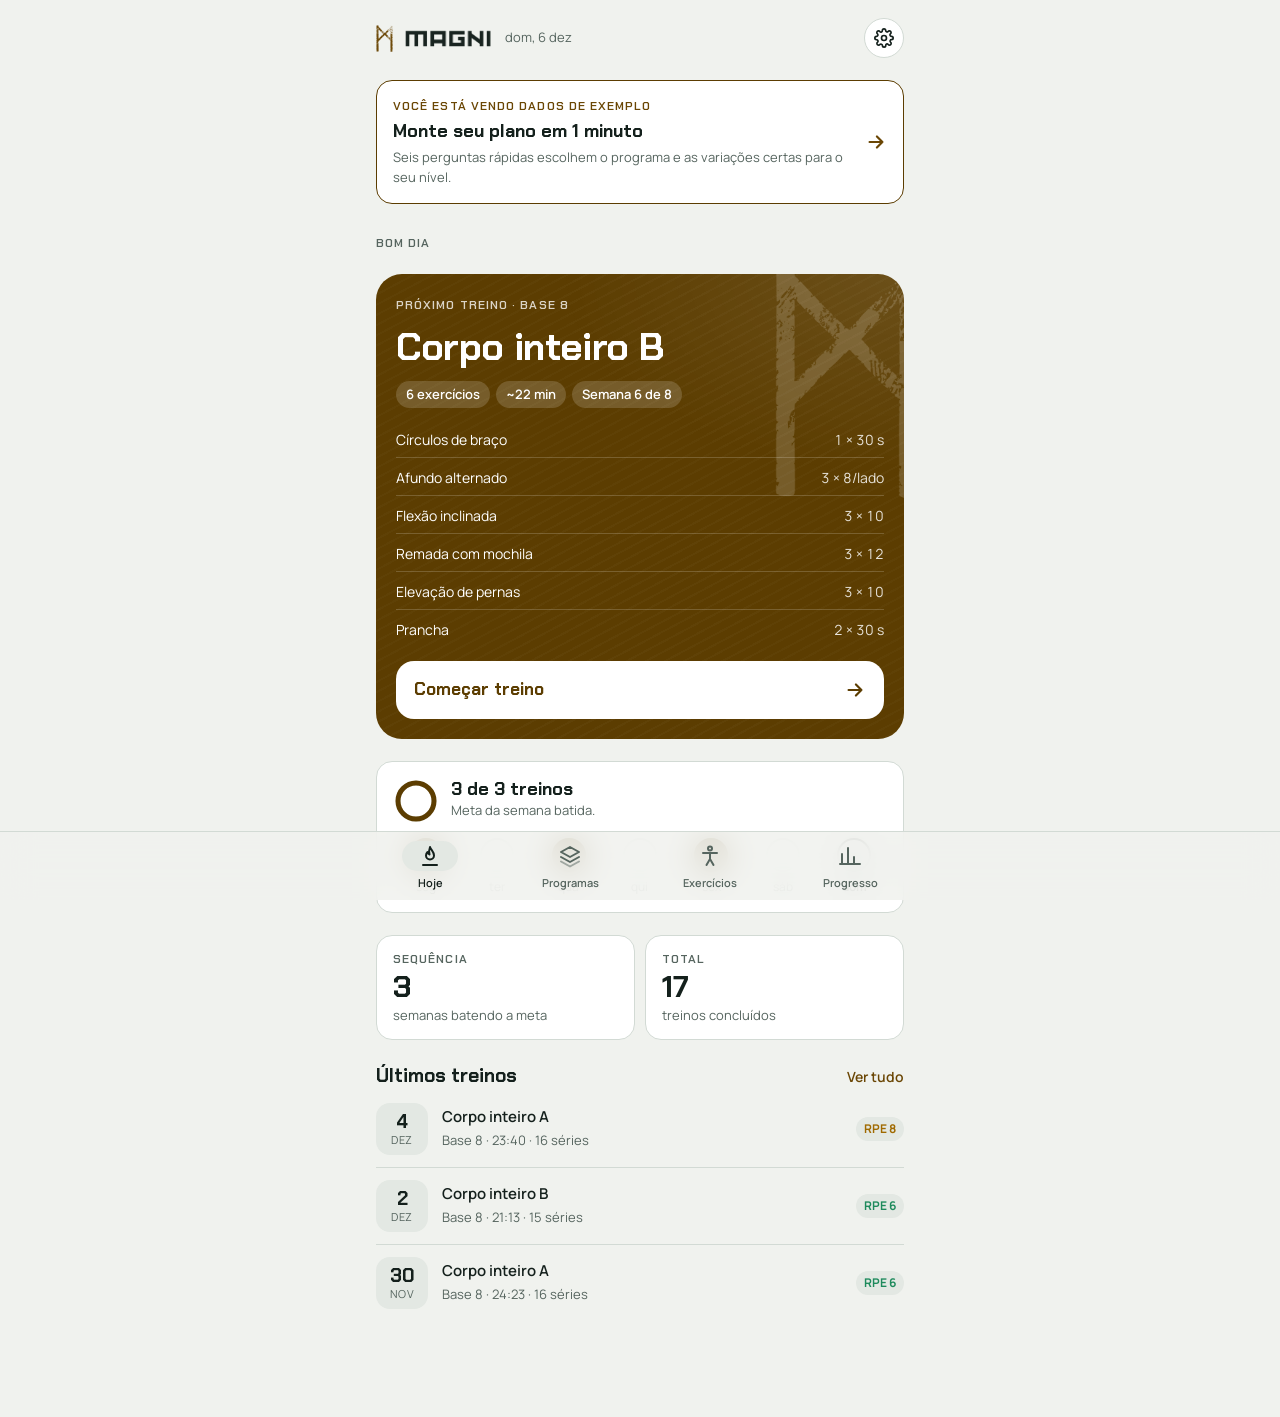
==== commit 67372857: "Magni 1.2.0: nova marca com temas claro e escuro - Nome Magni, logo com a runa Mannaz e wordmark env" ====
--- a/docs/index.html
+++ b/docs/index.html
@@ -3,14 +3,13 @@
 <head>
 <meta charset="utf-8">
 <meta name="viewport" content="width=device-width, initial-scale=1, viewport-fit=cover">
-<meta name="description" content="Treinos de calistenia com programas, escadas de progressão e cronômetro. Sem conta, com os dados no seu aparelho.">
-<meta name="theme-color" content="#0C0F13">
+<meta name="description" content="Força do próprio corpo. Treinos de calistenia com programas, escadas de progressão e cronômetro, sem conta e com os dados no seu aparelho.">
+<meta name="theme-color" content="#0E1A17">
 <meta name="mobile-web-app-capable" content="yes">
 <meta name="apple-mobile-web-app-capable" content="yes">
-<meta name="apple-mobile-web-app-title" content="Tração">
+<meta name="apple-mobile-web-app-title" content="Magni">
 <meta name="apple-mobile-web-app-status-bar-style" content="black-translucent">
 <link rel="manifest" href="manifest.webmanifest">
-<link rel="icon" href="icons/icon.svg" type="image/svg+xml">
 <link rel="icon" href="icons/favicon-32.png" sizes="32x32" type="image/png">
 <link rel="apple-touch-icon" href="icons/apple-touch-icon.png">
 <link rel="stylesheet" href="fonts/fonts.css">
@@ -21,38 +20,41 @@
 .update-bar{position:fixed;left:50%;transform:translateX(-50%);bottom:calc(var(--nav-h) + 14px + env(safe-area-inset-bottom,0px));z-index:70;display:flex;align-items:center;gap:12px;padding:8px 8px 8px 16px;border-radius:99px;background:var(--fg);color:var(--bg);font-weight:600;font-size:14px;white-space:nowrap}
 .update-bar button{padding:8px 14px;border-radius:99px;background:var(--accent);color:var(--on-accent);font-weight:700}
 </style>
-<script>window.TRACAO_PWA = {version: "1.1.0"};</script>
-<title>Tração</title>
+<script>window.TRACAO_PWA = {version: "1.2.0"};</script>
+<title>Magni</title>
 <style>
-/* Layout: uma coluna de celular com barra de abas embaixo; o bloco azul-ultramar do "próximo treino" é a única superfície forte */
+/* Layout: uma coluna de celular com barra de abas embaixo; o bloco em bronze do "próximo treino" é a única superfície forte.
+   Marca Magni: runa Mannaz em bronze; escuro em verde-pinho nórdico, claro em pedra-gelo. */
 :root{
-  --bg:#0C0F13; --surface:#141920; --surface-2:#1C232C; --line:#27303A;
-  --fg:#EDF0F3; --muted:#8A95A2; --accent:#5A6BFF; --accent-text:#929DFF; --on-accent:#FFFFFF;
-  --good:#3FD18A; --warn:#F2B441; --danger:#FF6B6B;
-  --font-display:'Archivo','Arial Narrow',system-ui,sans-serif;
-  --font-body:'Hanken Grotesk',system-ui,-apple-system,'Segoe UI',Roboto,sans-serif;
+  --bg:#0E1A17; --surface:#14241F; --surface-2:#1B2E29; --line:#263C36;
+  --fg:#ECEFEA; --muted:#93A39D; --accent:#C8893D; --accent-text:#DDA25A; --on-accent:#1A1003;
+  --good:#5FD3A8; --warn:#F2B441; --danger:#FF7A6B;
+  --font-display:'Chakra Petch','Arial Narrow',system-ui,sans-serif;
+  --font-body:'Manrope',system-ui,-apple-system,'Segoe UI',Roboto,sans-serif;
   --r-sm:10px; --r-md:16px; --r-lg:26px;
   --nav-h:68px;
+  --rune:url("[data-uri]");
+  --wordmark:url("[data-uri]");
   color-scheme:dark;
 }
 @media (prefers-color-scheme: light){
   :root:not([data-theme="dark"]){
-    --bg:#EEF0F3; --surface:#FFFFFF; --surface-2:#E3E7EC; --line:#D3D9E0;
-    --fg:#0D1116; --muted:#58636F; --accent:#3346E6; --accent-text:#2E40D6; --on-accent:#FFFFFF;
-    --good:#0F8C55; --warn:#A86E00; --danger:#CC3535;
+    --bg:#F0F2EE; --surface:#FFFFFF; --surface-2:#E3E8E3; --line:#D2DAD4;
+    --fg:#14201C; --muted:#56655F; --accent:#5C3D01; --accent-text:#6A4604; --on-accent:#FFFFFF;
+    --good:#1E8A5C; --warn:#A06A00; --danger:#C23B2E;
     color-scheme:light;
   }
 }
 :root[data-theme="light"]{
-  --bg:#EEF0F3; --surface:#FFFFFF; --surface-2:#E3E7EC; --line:#D3D9E0;
-  --fg:#0D1116; --muted:#58636F; --accent:#3346E6; --accent-text:#2E40D6; --on-accent:#FFFFFF;
-  --good:#0F8C55; --warn:#A86E00; --danger:#CC3535;
+  --bg:#F0F2EE; --surface:#FFFFFF; --surface-2:#E3E8E3; --line:#D2DAD4;
+    --fg:#14201C; --muted:#56655F; --accent:#5C3D01; --accent-text:#6A4604; --on-accent:#FFFFFF;
+    --good:#1E8A5C; --warn:#A06A00; --danger:#C23B2E;
   color-scheme:light;
 }
 :root[data-theme="dark"]{
-  --bg:#0C0F13; --surface:#141920; --surface-2:#1C232C; --line:#27303A;
-  --fg:#EDF0F3; --muted:#8A95A2; --accent:#5A6BFF; --accent-text:#929DFF; --on-accent:#FFFFFF;
-  --good:#3FD18A; --warn:#F2B441; --danger:#FF6B6B;
+  --bg:#0E1A17; --surface:#14241F; --surface-2:#1B2E29; --line:#263C36;
+    --fg:#ECEFEA; --muted:#93A39D; --accent:#C8893D; --accent-text:#DDA25A; --on-accent:#1A1003;
+    --good:#5FD3A8; --warn:#F2B441; --danger:#FF7A6B;
   color-scheme:dark;
 }
 
@@ -76,7 +78,9 @@
 
 .topbar{display:flex;align-items:center;justify-content:space-between;gap:12px;padding-top:6px}
 .brand{display:flex;align-items:baseline;gap:10px}
-.brand b{font-family:var(--font-display);font-stretch:125%;font-weight:900;font-size:20px;letter-spacing:-.02em}
+.brand{align-items:center}
+.brand .rune{width:17px;height:28px;flex:none;background:var(--accent-text);-webkit-mask:var(--rune) center/contain no-repeat;mask:var(--rune) center/contain no-repeat}
+.brand b{display:block;width:92px;height:19px;background:var(--fg);-webkit-mask:var(--wordmark) left center/contain no-repeat;mask:var(--wordmark) left center/contain no-repeat;font-size:0}
 .brand span{font-size:13px;color:var(--muted)}
 .icon-btn{width:40px;height:40px;border-radius:50%;display:grid;place-items:center;background:var(--surface);border:1px solid var(--line)}
 .icon-btn svg{width:20px;height:20px}
@@ -91,18 +95,18 @@
 /* Hero: próximo treino */
 .hero{position:relative;overflow:hidden;border-radius:var(--r-lg);background:var(--accent);color:var(--on-accent);padding:22px 20px 20px;display:flex;flex-direction:column;gap:14px;isolation:isolate}
 .hero::before{content:"";position:absolute;inset:0;z-index:-1;opacity:.5;background:
-  radial-gradient(120% 80% at 100% 0%,rgba(255,255,255,.22),transparent 55%),
-  repeating-linear-gradient(-28deg,rgba(255,255,255,.035) 0 2px,transparent 2px 9px)}
-.hero-mark{position:absolute;right:-6px;top:-30px;z-index:-1;font-family:var(--font-display);font-stretch:125%;font-weight:900;font-size:190px;line-height:1;color:transparent;-webkit-text-stroke:2px rgba(255,255,255,.28);pointer-events:none}
-.hero .label{color:rgba(255,255,255,.78)}
+  radial-gradient(120% 80% at 100% 0%,color-mix(in srgb,var(--on-accent) 20%,transparent),transparent 55%),
+  repeating-linear-gradient(-28deg,color-mix(in srgb,var(--on-accent) 5%,transparent) 0 2px,transparent 2px 9px)}
+.hero-mark{position:absolute;right:-18px;top:-14px;width:150px;height:240px;z-index:-1;background:var(--on-accent);opacity:.16;-webkit-mask:var(--rune) center/contain no-repeat;mask:var(--rune) center/contain no-repeat;pointer-events:none;font-size:0}
+.hero .label{color:color-mix(in srgb,var(--on-accent) 78%,transparent)}
 .hero-title{font-size:38px;max-width:12ch}
 .hero-meta{display:flex;flex-wrap:wrap;gap:6px}
-.hero-meta span{font-size:13px;font-weight:600;padding:4px 10px;border-radius:99px;background:rgba(255,255,255,.16)}
+.hero-meta span{font-size:13px;font-weight:600;padding:4px 10px;border-radius:99px;background:color-mix(in srgb,var(--on-accent) 16%,transparent)}
 .hero-list{display:flex;flex-direction:column;gap:2px;font-size:14px}
-.hero-list li{display:flex;justify-content:space-between;gap:12px;padding:7px 0;border-bottom:1px solid rgba(255,255,255,.16)}
+.hero-list li{display:flex;justify-content:space-between;gap:12px;padding:7px 0;border-bottom:1px solid color-mix(in srgb,var(--on-accent) 18%,transparent)}
 .hero-list li:last-child{border-bottom:0}
 .hero-list .num{opacity:.85;flex:none}
-.btn-start{display:flex;align-items:center;justify-content:space-between;width:100%;padding:16px 18px;border-radius:18px;background:var(--on-accent);color:#11163D;font-family:var(--font-display);font-stretch:112%;font-weight:800;font-size:17px;transition:transform .15s}
+.btn-start{display:flex;align-items:center;justify-content:space-between;width:100%;padding:16px 18px;border-radius:18px;background:var(--on-accent);color:var(--accent);font-family:var(--font-display);font-stretch:112%;font-weight:800;font-size:17px;transition:transform .15s}
 .btn-start:active{transform:scale(.98)}
 .btn-start svg{width:22px;height:22px}
 
@@ -247,7 +251,7 @@
 .switch{width:52px;height:32px;border-radius:99px;background:var(--surface-2);border:1px solid var(--line);position:relative;transition:background .2s}
 .switch::after{content:"";position:absolute;top:3px;left:3px;width:24px;height:24px;border-radius:50%;background:var(--muted);transition:transform .2s,background .2s}
 .switch[aria-checked="true"]{background:var(--accent);border-color:var(--accent)}
-.switch[aria-checked="true"]::after{transform:translateX(20px);background:#fff}
+.switch[aria-checked="true"]::after{transform:translateX(20px);background:var(--on-accent)}
 
 /* Player */
 .player{position:fixed;inset:0;z-index:50;background:var(--bg);display:flex;flex-direction:column;padding-top:calc(10px + env(safe-area-inset-top,0px));padding-bottom:calc(16px + env(safe-area-inset-bottom,0px));padding-left:max(16px,env(safe-area-inset-left,0px));padding-right:max(16px,env(safe-area-inset-right,0px))}
@@ -741,7 +745,7 @@
 function staticFigs(){ document.querySelectorAll('[data-fig]').forEach(el => { el.innerHTML = figSVG(el.dataset.fig, .5); }); }
 
 /* ---------- Estado e armazenamento ---------- */
-const KEY = 'tracao.v1';
+const KEY = 'tracao.v1'; /* nome antigo mantido de propósito: trocar apagaria os dados de quem já usa */
 const DAY = 864e5;
 const dkey = d => { const x = new Date(d); return `${x.getFullYear()}-${String(x.getMonth()+1).padStart(2,'0')}-${String(x.getDate()).padStart(2,'0')}`; };
 const weekStart = d => { const x = new Date(d); x.setHours(0,0,0,0); const wd = (x.getDay()+6)%7; x.setDate(x.getDate()-wd); return x; };
@@ -931,7 +935,7 @@
   const recent = S.history.slice(-3).reverse();
   return `<div class="view">
     <header class="topbar">
-      <div class="brand"><b>Tração</b><span>${WD[now.getDay()]}, ${now.getDate()} ${MO[now.getMonth()]}</span></div>
+      <div class="brand" aria-label="Magni"><i class="rune" aria-hidden="true"></i><b>Magni</b><span>${WD[now.getDay()]}, ${now.getDate()} ${MO[now.getMonth()]}</span></div>
       <button class="icon-btn" data-act="settings" aria-label="Ajustes">${IC.gear}</button>
     </header>
     ${!S.assess ? `<button class="plan-cta" data-act="onb-open"><span class="grow"><span class="label" style="color:var(--accent-text)">${S.sample ? 'Você está vendo dados de exemplo' : 'Personalize'}</span><b>Monte seu plano em 1 minuto</b><span class="sub">Seis perguntas rápidas escolhem o programa e as variações certas para o seu nível.</span></span>${IC.arrow}</button>`
@@ -1122,7 +1126,7 @@
       <div class="btn-row"><button class="btn small" data-act="export">Exportar</button><label class="btn small" for="importFile" style="cursor:pointer">Importar</label></div>
       <input type="file" id="importFile" accept="application/json,.json" hidden></div>` : ''}
     <button class="btn danger block" data-act="wipe" id="wipeBtn">Apagar todos os dados</button>
-    <p style="color:var(--muted);font-size:12px;text-align:center">Tração guarda seus dados apenas neste aparelho. Nenhuma conta é necessária.${PWA ? ` Versão ${esc(PWA.version)}.` : ''}</p>
+    <p style="color:var(--muted);font-size:12px;text-align:center">Magni guarda seus dados apenas neste aparelho. Nenhuma conta é necessária.${PWA ? ` Versão ${esc(PWA.version)}.` : ''}</p>
   </div>`);
 }
 
@@ -1142,7 +1146,7 @@
 function exportData(){
   try {
     const blob = new Blob([JSON.stringify(S, null, 1)], {type:'application/json'});
-    const a = document.createElement('a'); a.href = URL.createObjectURL(blob); a.download = `tracao-backup-${dkey(new Date())}.json`;
+    const a = document.createElement('a'); a.href = URL.createObjectURL(blob); a.download = `magni-backup-${dkey(new Date())}.json`;
     document.body.appendChild(a); a.click(); a.remove(); setTimeout(() => URL.revokeObjectURL(a.href), 1000);
     toast('Backup exportado');
   } catch(e){ toast('Não foi possível exportar'); }
@@ -1154,7 +1158,7 @@
       const d = JSON.parse(r.result);
       if (!d || d.v !== 1 || !Array.isArray(d.history)) throw 0;
       S = {...seedState(), ...d}; save(); applyTheme(); closeSheet(); go('hoje'); toast(`Backup importado: ${S.history.length} treinos`);
-    } catch(e){ toast('Arquivo inválido. Use um backup exportado pelo Tração.'); }
+    } catch(e){ toast('Arquivo inválido. Use um backup exportado pelo Magni.'); }
   };
   r.readAsText(file);
 }
@@ -1368,7 +1372,7 @@
   if (k === 'intro'){
     body = `<div class="p-main onb-main"><div class="p-fig" data-fig="pull" style="max-height:240px"></div>
       <span class="label">Avaliação · 1 minuto</span><h1 class="display q-title">Vamos montar o seu plano</h1>
-      <p class="q-sub">Responda algumas perguntas e o Tração escolhe o programa e a variação certa de cada exercício para o seu nível. Dá para refazer quando quiser.</p></div>`;
+      <p class="q-sub">Responda algumas perguntas e o Magni escolhe o programa e a variação certa de cada exercício para o seu nível. Dá para refazer quando quiser.</p></div>`;
     foot = `<button class="btn primary block" data-act="onb-next">Começar</button>`;
   } else if (Q[k]){
     body = `<div class="p-main onb-main"><h1 class="display q-title">${Q[k].title}</h1><p class="q-sub">${Q[k].sub}</p>
--- a/docs/fonts/fonts.css
+++ b/docs/fonts/fonts.css
@@ -1,92 +1,126 @@
 /* latin-ext */
 @font-face {
-  font-family: 'Archivo';
+  font-family: 'Chakra Petch';
   font-style: normal;
-  font-weight: 400 900;
-  font-stretch: 62% 125%;
+  font-weight: 500;
   font-display: swap;
-  src: url(k3kQo8UDI-1M0wlSfdfoLnnA.woff2) format('woff2');
+  src: url(cIflMapbsEk7TDLdtEz1BwkebIl1SZ_F7AY.woff2) format('woff2');
   unicode-range: U+0100-02BA, U+02BD-02C5, U+02C7-02CC, U+02CE-02D7, U+02DD-02FF, U+0304, U+0308, U+0329, U+1D00-1DBF, U+1E00-1E9F, U+1EF2-1EFF, U+2020, U+20A0-20AB, U+20AD-20C4, U+2113, U+2C60-2C7F, U+A720-A7FF;
 }
 /* latin */
 @font-face {
-  font-family: 'Archivo';
+  font-family: 'Chakra Petch';
   font-style: normal;
-  font-weight: 400 900;
-  font-stretch: 62% 125%;
+  font-weight: 500;
   font-display: swap;
-  src: url(k3kQo8UDI-1M0wlSfdnoLg.woff2) format('woff2');
+  src: url(cIflMapbsEk7TDLdtEz1BwkebIl1R5_F.woff2) format('woff2');
   unicode-range: U+0000-00FF, U+0131, U+0152-0153, U+02BB-02BC, U+02C6, U+02DA, U+02DC, U+0304, U+0308, U+0329, U+2000-206F, U+20AC, U+2122, U+2191, U+2193, U+2212, U+2215, U+FEFF, U+FFFD;
 }
 /* latin-ext */
 @font-face {
-  font-family: 'Hanken Grotesk';
+  font-family: 'Chakra Petch';
   font-style: normal;
-  font-weight: 400;
+  font-weight: 600;
   font-display: swap;
-  src: url(ieVn2YZDLWuGJpnzaiwFXS9tYtpT59CjCQ.woff2) format('woff2');
+  src: url(cIflMapbsEk7TDLdtEz1BwkeQI51SZ_F7AY.woff2) format('woff2');
   unicode-range: U+0100-02BA, U+02BD-02C5, U+02C7-02CC, U+02CE-02D7, U+02DD-02FF, U+0304, U+0308, U+0329, U+1D00-1DBF, U+1E00-1E9F, U+1EF2-1EFF, U+2020, U+20A0-20AB, U+20AD-20C4, U+2113, U+2C60-2C7F, U+A720-A7FF;
 }
 /* latin */
 @font-face {
-  font-family: 'Hanken Grotesk';
+  font-family: 'Chakra Petch';
   font-style: normal;
-  font-weight: 400;
+  font-weight: 600;
   font-display: swap;
-  src: url(ieVn2YZDLWuGJpnzaiwFXS9tYtpd59A.woff2) format('woff2');
+  src: url(cIflMapbsEk7TDLdtEz1BwkeQI51R5_F.woff2) format('woff2');
   unicode-range: U+0000-00FF, U+0131, U+0152-0153, U+02BB-02BC, U+02C6, U+02DA, U+02DC, U+0304, U+0308, U+0329, U+2000-206F, U+20AC, U+2122, U+2191, U+2193, U+2212, U+2215, U+FEFF, U+FFFD;
 }
 /* latin-ext */
 @font-face {
-  font-family: 'Hanken Grotesk';
+  font-family: 'Chakra Petch';
   font-style: normal;
-  font-weight: 500;
+  font-weight: 700;
   font-display: swap;
-  src: url(ieVn2YZDLWuGJpnzaiwFXS9tYtpT59CjCQ.woff2) format('woff2');
+  src: url(cIflMapbsEk7TDLdtEz1BwkeJI91SZ_F7AY.woff2) format('woff2');
   unicode-range: U+0100-02BA, U+02BD-02C5, U+02C7-02CC, U+02CE-02D7, U+02DD-02FF, U+0304, U+0308, U+0329, U+1D00-1DBF, U+1E00-1E9F, U+1EF2-1EFF, U+2020, U+20A0-20AB, U+20AD-20C4, U+2113, U+2C60-2C7F, U+A720-A7FF;
 }
 /* latin */
 @font-face {
-  font-family: 'Hanken Grotesk';
+  font-family: 'Chakra Petch';
   font-style: normal;
-  font-weight: 500;
+  font-weight: 700;
   font-display: swap;
-  src: url(ieVn2YZDLWuGJpnzaiwFXS9tYtpd59A.woff2) format('woff2');
+  src: url(cIflMapbsEk7TDLdtEz1BwkeJI91R5_F.woff2) format('woff2');
   unicode-range: U+0000-00FF, U+0131, U+0152-0153, U+02BB-02BC, U+02C6, U+02DA, U+02DC, U+0304, U+0308, U+0329, U+2000-206F, U+20AC, U+2122, U+2191, U+2193, U+2212, U+2215, U+FEFF, U+FFFD;
 }
 /* latin-ext */
 @font-face {
-  font-family: 'Hanken Grotesk';
+  font-family: 'Manrope';
   font-style: normal;
-  font-weight: 600;
+  font-weight: 400;
   font-display: swap;
-  src: url(ieVn2YZDLWuGJpnzaiwFXS9tYtpT59CjCQ.woff2) format('woff2');
+  src: url(xn7gYHE41ni1AdIRggmxSuXd.woff2) format('woff2');
   unicode-range: U+0100-02BA, U+02BD-02C5, U+02C7-02CC, U+02CE-02D7, U+02DD-02FF, U+0304, U+0308, U+0329, U+1D00-1DBF, U+1E00-1E9F, U+1EF2-1EFF, U+2020, U+20A0-20AB, U+20AD-20C4, U+2113, U+2C60-2C7F, U+A720-A7FF;
 }
 /* latin */
 @font-face {
-  font-family: 'Hanken Grotesk';
+  font-family: 'Manrope';
   font-style: normal;
-  font-weight: 600;
+  font-weight: 400;
   font-display: swap;
-  src: url(ieVn2YZDLWuGJpnzaiwFXS9tYtpd59A.woff2) format('woff2');
+  src: url(xn7gYHE41ni1AdIRggexSg.woff2) format('woff2');
   unicode-range: U+0000-00FF, U+0131, U+0152-0153, U+02BB-02BC, U+02C6, U+02DA, U+02DC, U+0304, U+0308, U+0329, U+2000-206F, U+20AC, U+2122, U+2191, U+2193, U+2212, U+2215, U+FEFF, U+FFFD;
 }
 /* latin-ext */
 @font-face {
-  font-family: 'Hanken Grotesk';
+  font-family: 'Manrope';
   font-style: normal;
-  font-weight: 700;
+  font-weight: 500;
   font-display: swap;
-  src: url(ieVn2YZDLWuGJpnzaiwFXS9tYtpT59CjCQ.woff2) format('woff2');
+  src: url(xn7gYHE41ni1AdIRggmxSuXd.woff2) format('woff2');
   unicode-range: U+0100-02BA, U+02BD-02C5, U+02C7-02CC, U+02CE-02D7, U+02DD-02FF, U+0304, U+0308, U+0329, U+1D00-1DBF, U+1E00-1E9F, U+1EF2-1EFF, U+2020, U+20A0-20AB, U+20AD-20C4, U+2113, U+2C60-2C7F, U+A720-A7FF;
 }
 /* latin */
 @font-face {
-  font-family: 'Hanken Grotesk';
+  font-family: 'Manrope';
+  font-style: normal;
+  font-weight: 500;
+  font-display: swap;
+  src: url(xn7gYHE41ni1AdIRggexSg.woff2) format('woff2');
+  unicode-range: U+0000-00FF, U+0131, U+0152-0153, U+02BB-02BC, U+02C6, U+02DA, U+02DC, U+0304, U+0308, U+0329, U+2000-206F, U+20AC, U+2122, U+2191, U+2193, U+2212, U+2215, U+FEFF, U+FFFD;
+}
+/* latin-ext */
+@font-face {
+  font-family: 'Manrope';
+  font-style: normal;
+  font-weight: 600;
+  font-display: swap;
+  src: url(xn7gYHE41ni1AdIRggmxSuXd.woff2) format('woff2');
+  unicode-range: U+0100-02BA, U+02BD-02C5, U+02C7-02CC, U+02CE-02D7, U+02DD-02FF, U+0304, U+0308, U+0329, U+1D00-1DBF, U+1E00-1E9F, U+1EF2-1EFF, U+2020, U+20A0-20AB, U+20AD-20C4, U+2113, U+2C60-2C7F, U+A720-A7FF;
+}
+/* latin */
+@font-face {
+  font-family: 'Manrope';
+  font-style: normal;
+  font-weight: 600;
+  font-display: swap;
+  src: url(xn7gYHE41ni1AdIRggexSg.woff2) format('woff2');
+  unicode-range: U+0000-00FF, U+0131, U+0152-0153, U+02BB-02BC, U+02C6, U+02DA, U+02DC, U+0304, U+0308, U+0329, U+2000-206F, U+20AC, U+2122, U+2191, U+2193, U+2212, U+2215, U+FEFF, U+FFFD;
+}
+/* latin-ext */
+@font-face {
+  font-family: 'Manrope';
   font-style: normal;
   font-weight: 700;
   font-display: swap;
-  src: url(ieVn2YZDLWuGJpnzaiwFXS9tYtpd59A.woff2) format('woff2');
+  src: url(xn7gYHE41ni1AdIRggmxSuXd.woff2) format('woff2');
+  unicode-range: U+0100-02BA, U+02BD-02C5, U+02C7-02CC, U+02CE-02D7, U+02DD-02FF, U+0304, U+0308, U+0329, U+1D00-1DBF, U+1E00-1E9F, U+1EF2-1EFF, U+2020, U+20A0-20AB, U+20AD-20C4, U+2113, U+2C60-2C7F, U+A720-A7FF;
+}
+/* latin */
+@font-face {
+  font-family: 'Manrope';
+  font-style: normal;
+  font-weight: 700;
+  font-display: swap;
+  src: url(xn7gYHE41ni1AdIRggexSg.woff2) format('woff2');
   unicode-range: U+0000-00FF, U+0131, U+0152-0153, U+02BB-02BC, U+02C6, U+02DA, U+02DC, U+0304, U+0308, U+0329, U+2000-206F, U+20AC, U+2122, U+2191, U+2193, U+2212, U+2215, U+FEFF, U+FFFD;
 }
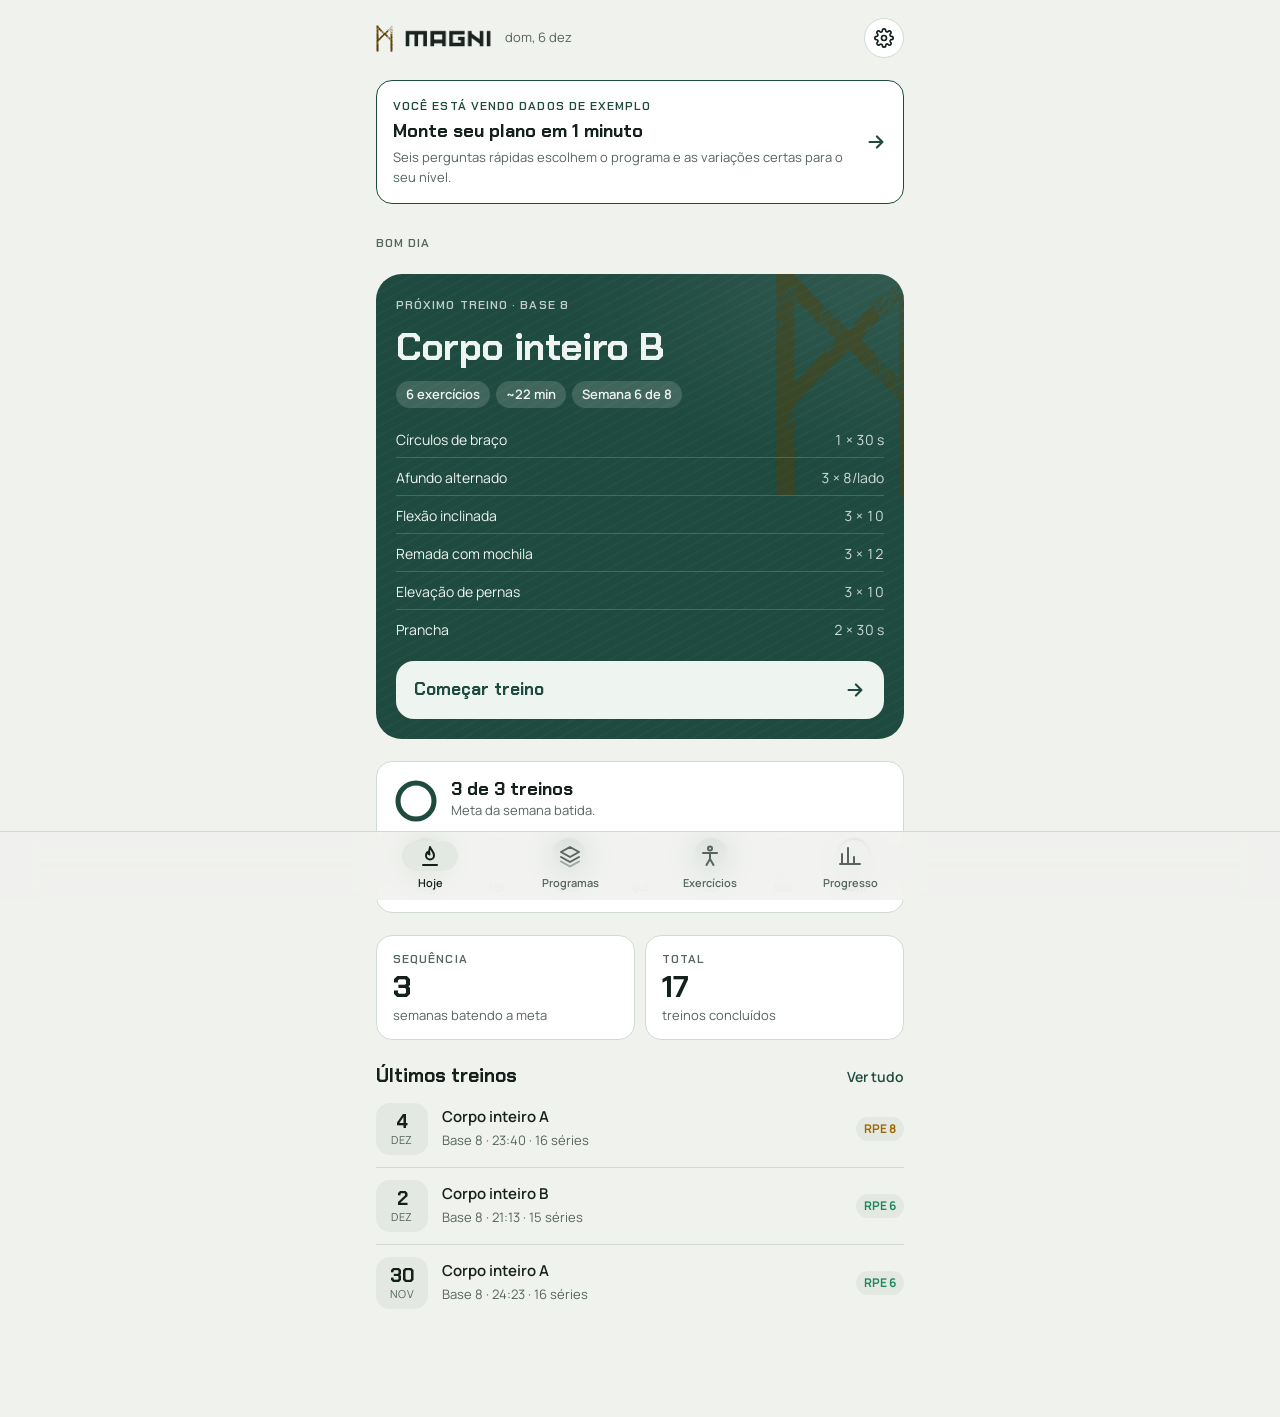
==== commit 5426fd4b: "Magni 1.2.1: sálvia clara como cor principal, bronze só nos detalhes - Tema escuro: destaque em sálv" ====
--- a/docs/index.html
+++ b/docs/index.html
@@ -20,14 +20,14 @@
 .update-bar{position:fixed;left:50%;transform:translateX(-50%);bottom:calc(var(--nav-h) + 14px + env(safe-area-inset-bottom,0px));z-index:70;display:flex;align-items:center;gap:12px;padding:8px 8px 8px 16px;border-radius:99px;background:var(--fg);color:var(--bg);font-weight:600;font-size:14px;white-space:nowrap}
 .update-bar button{padding:8px 14px;border-radius:99px;background:var(--accent);color:var(--on-accent);font-weight:700}
 </style>
-<script>window.TRACAO_PWA = {version: "1.2.0"};</script>
+<script>window.TRACAO_PWA = {version: "1.2.1"};</script>
 <title>Magni</title>
 <style>
 /* Layout: uma coluna de celular com barra de abas embaixo; o bloco em bronze do "próximo treino" é a única superfície forte.
-   Marca Magni: runa Mannaz em bronze; escuro em verde-pinho nórdico, claro em pedra-gelo. */
+   Marca Magni: escuro em verde-pinho com sálvia clara; claro em pedra-gelo com pinho. Bronze (--brand) só nos detalhes da marca. */
 :root{
   --bg:#0E1A17; --surface:#14241F; --surface-2:#1B2E29; --line:#263C36;
-  --fg:#ECEFEA; --muted:#93A39D; --accent:#C8893D; --accent-text:#DDA25A; --on-accent:#1A1003;
+  --fg:#ECEFEA; --muted:#93A39D; --accent:#A9CDB8; --accent-text:#B9DCC7; --on-accent:#0E1A17; --brand:#C8893D;
   --good:#5FD3A8; --warn:#F2B441; --danger:#FF7A6B;
   --font-display:'Chakra Petch','Arial Narrow',system-ui,sans-serif;
   --font-body:'Manrope',system-ui,-apple-system,'Segoe UI',Roboto,sans-serif;
@@ -40,20 +40,20 @@
 @media (prefers-color-scheme: light){
   :root:not([data-theme="dark"]){
     --bg:#F0F2EE; --surface:#FFFFFF; --surface-2:#E3E8E3; --line:#D2DAD4;
-    --fg:#14201C; --muted:#56655F; --accent:#5C3D01; --accent-text:#6A4604; --on-accent:#FFFFFF;
+    --fg:#14201C; --muted:#56655F; --accent:#1E4A3F; --accent-text:#1E4A3F; --on-accent:#EEF4EF; --brand:#5C3D01;
     --good:#1E8A5C; --warn:#A06A00; --danger:#C23B2E;
     color-scheme:light;
   }
 }
 :root[data-theme="light"]{
   --bg:#F0F2EE; --surface:#FFFFFF; --surface-2:#E3E8E3; --line:#D2DAD4;
-    --fg:#14201C; --muted:#56655F; --accent:#5C3D01; --accent-text:#6A4604; --on-accent:#FFFFFF;
+    --fg:#14201C; --muted:#56655F; --accent:#1E4A3F; --accent-text:#1E4A3F; --on-accent:#EEF4EF; --brand:#5C3D01;
     --good:#1E8A5C; --warn:#A06A00; --danger:#C23B2E;
   color-scheme:light;
 }
 :root[data-theme="dark"]{
   --bg:#0E1A17; --surface:#14241F; --surface-2:#1B2E29; --line:#263C36;
-    --fg:#ECEFEA; --muted:#93A39D; --accent:#C8893D; --accent-text:#DDA25A; --on-accent:#1A1003;
+    --fg:#ECEFEA; --muted:#93A39D; --accent:#A9CDB8; --accent-text:#B9DCC7; --on-accent:#0E1A17; --brand:#C8893D;
     --good:#5FD3A8; --warn:#F2B441; --danger:#FF7A6B;
   color-scheme:dark;
 }
@@ -79,7 +79,7 @@
 .topbar{display:flex;align-items:center;justify-content:space-between;gap:12px;padding-top:6px}
 .brand{display:flex;align-items:baseline;gap:10px}
 .brand{align-items:center}
-.brand .rune{width:17px;height:28px;flex:none;background:var(--accent-text);-webkit-mask:var(--rune) center/contain no-repeat;mask:var(--rune) center/contain no-repeat}
+.brand .rune{width:17px;height:28px;flex:none;background:var(--brand);-webkit-mask:var(--rune) center/contain no-repeat;mask:var(--rune) center/contain no-repeat}
 .brand b{display:block;width:92px;height:19px;background:var(--fg);-webkit-mask:var(--wordmark) left center/contain no-repeat;mask:var(--wordmark) left center/contain no-repeat;font-size:0}
 .brand span{font-size:13px;color:var(--muted)}
 .icon-btn{width:40px;height:40px;border-radius:50%;display:grid;place-items:center;background:var(--surface);border:1px solid var(--line)}
@@ -97,7 +97,7 @@
 .hero::before{content:"";position:absolute;inset:0;z-index:-1;opacity:.5;background:
   radial-gradient(120% 80% at 100% 0%,color-mix(in srgb,var(--on-accent) 20%,transparent),transparent 55%),
   repeating-linear-gradient(-28deg,color-mix(in srgb,var(--on-accent) 5%,transparent) 0 2px,transparent 2px 9px)}
-.hero-mark{position:absolute;right:-18px;top:-14px;width:150px;height:240px;z-index:-1;background:var(--on-accent);opacity:.16;-webkit-mask:var(--rune) center/contain no-repeat;mask:var(--rune) center/contain no-repeat;pointer-events:none;font-size:0}
+.hero-mark{position:absolute;right:-18px;top:-14px;width:150px;height:240px;z-index:-1;background:var(--brand);opacity:.4;-webkit-mask:var(--rune) center/contain no-repeat;mask:var(--rune) center/contain no-repeat;pointer-events:none;font-size:0}
 .hero .label{color:color-mix(in srgb,var(--on-accent) 78%,transparent)}
 .hero-title{font-size:38px;max-width:12ch}
 .hero-meta{display:flex;flex-wrap:wrap;gap:6px}
@@ -294,7 +294,7 @@
 .rpe button{height:44px;border-radius:10px;background:var(--surface);border:1px solid var(--line);font-family:var(--font-display);font-weight:800;font-size:16px}
 .rpe button[aria-pressed="true"]{background:var(--accent);color:var(--on-accent);border-color:var(--accent)}
 .pr-list li{display:flex;align-items:center;gap:10px;padding:8px 0;font-size:14px}
-.pr-list svg{width:18px;height:18px;color:var(--warn);flex:none}
+.pr-list svg{width:18px;height:18px;color:var(--brand);flex:none}
 
 .confirm{position:absolute;inset:0;z-index:5;display:grid;place-items:end center;background:rgba(5,7,10,.6);padding:16px}
 .confirm-box{width:100%;max-width:520px;background:var(--surface);border:1px solid var(--line);border-radius:var(--r-lg);padding:20px;display:flex;flex-direction:column;gap:14px}
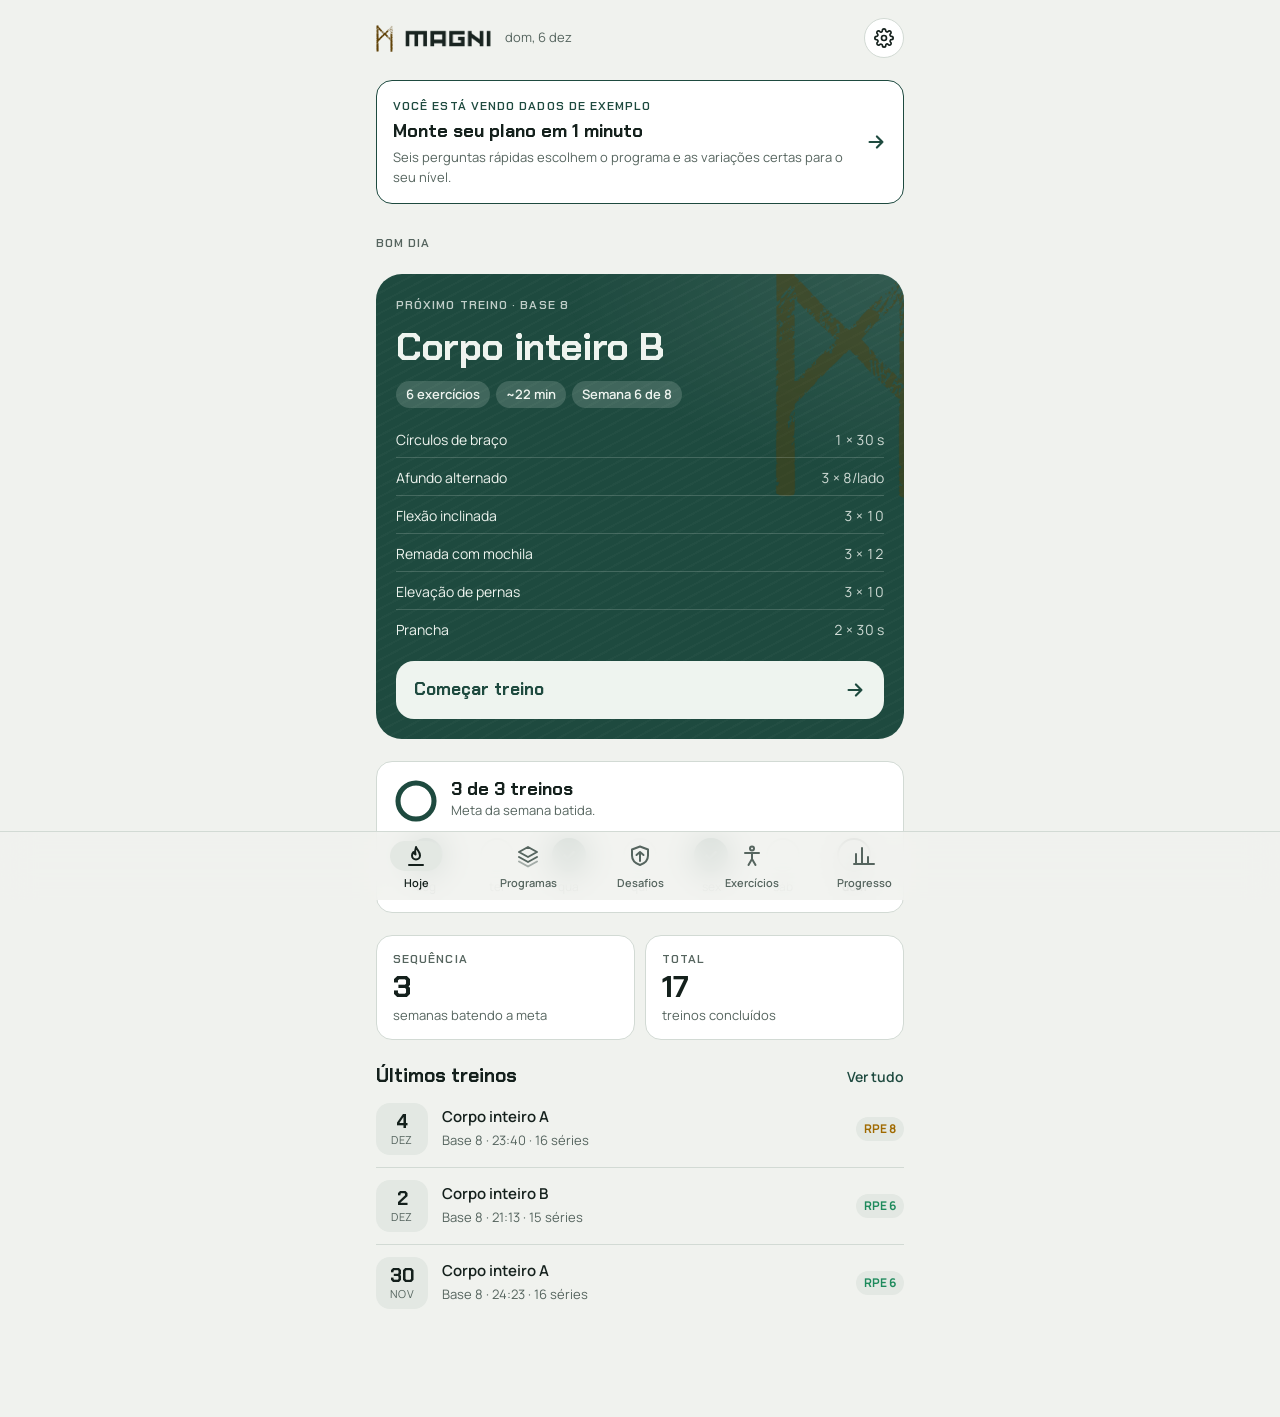
==== commit 297aeb91: "Magni 1.4.0: desafios nórdicos e a saga Os Nove Mundos - Aba Desafios com 8 provas temáticas (Magni," ====
--- a/docs/index.html
+++ b/docs/index.html
@@ -20,7 +20,7 @@
 .update-bar{position:fixed;left:50%;transform:translateX(-50%);bottom:calc(var(--nav-h) + 14px + env(safe-area-inset-bottom,0px));z-index:70;display:flex;align-items:center;gap:12px;padding:8px 8px 8px 16px;border-radius:99px;background:var(--fg);color:var(--bg);font-weight:600;font-size:14px;white-space:nowrap}
 .update-bar button{padding:8px 14px;border-radius:99px;background:var(--accent);color:var(--on-accent);font-weight:700}
 </style>
-<script>window.TRACAO_PWA = {version: "1.2.1"};</script>
+<script>window.TRACAO_PWA = {version: "1.4.0"};</script>
 <title>Magni</title>
 <style>
 /* Layout: uma coluna de celular com barra de abas embaixo; o bloco em bronze do "próximo treino" é a única superfície forte.
@@ -187,12 +187,12 @@
 
 /* Barra de abas */
 .nav{position:fixed;left:0;right:0;bottom:0;z-index:20;background:color-mix(in srgb,var(--bg) 86%,transparent);backdrop-filter:blur(16px);-webkit-backdrop-filter:blur(16px);border-top:1px solid var(--line);padding-bottom:env(safe-area-inset-bottom,0px);padding-left:max(8px,env(safe-area-inset-left,0px));padding-right:max(8px,env(safe-area-inset-right,0px))}
-.nav-inner{max-width:560px;margin:0 auto;display:grid;grid-template-columns:repeat(4,1fr);height:var(--nav-h)}
+.nav-inner{max-width:560px;margin:0 auto;display:grid;grid-template-columns:repeat(5,1fr);height:var(--nav-h)}
 .tab{display:flex;flex-direction:column;align-items:center;justify-content:center;gap:4px;font-size:11px;font-weight:600;color:var(--muted)}
 .tab svg{width:24px;height:24px}
 .tab[aria-current="page"]{color:var(--fg)}
 .tab[aria-current="page"] .tab-ic{background:var(--surface-2)}
-.tab-ic{padding:3px 16px;border-radius:99px;display:grid;place-items:center;transition:background .2s}
+.tab-ic{padding:3px 14px;border-radius:99px;display:grid;place-items:center;transition:background .2s}
 
 /* Folha (bottom sheet) */
 .sheet-wrap{position:fixed;inset:0;z-index:60;display:flex;align-items:flex-end;justify-content:center}
@@ -333,6 +333,43 @@
 .adj li{display:flex;align-items:center;gap:8px;flex-wrap:wrap;font-size:14px;padding:7px 0;border-bottom:1px solid var(--line)}
 .adj li:last-child{border-bottom:0}
 .adj svg{width:16px;height:16px;color:var(--muted);flex:none}
+.sub-muted{font-size:13px;color:var(--muted)}
+.medal{display:block;width:100%;height:auto;overflow:visible;filter:drop-shadow(0 4px 6px rgba(0,0,0,.28))}
+.medal.locked{opacity:.45;filter:none}
+.medal.big{width:min(58vw,220px)}
+.medal.pop{animation:medalIn .9s cubic-bezier(.2,.9,.25,1.15) both}
+@keyframes medalIn{from{transform:scale(.35) rotate(-28deg);opacity:0}to{transform:none;opacity:1}}
+.draw polyline{stroke-dasharray:1;stroke-dashoffset:1;animation:runeDraw 1.1s .55s ease-out forwards}
+@keyframes runeDraw{to{stroke-dashoffset:0}}
+.medal-row{display:grid;grid-template-columns:repeat(4,minmax(0,1fr));gap:12px;margin-top:14px}
+.medal-grid{display:grid;grid-template-columns:repeat(4,minmax(0,1fr));gap:16px 10px;margin-top:10px}
+.medal-cell{display:flex;flex-direction:column;align-items:center;gap:3px;text-align:center;min-width:0}
+.medal-cell b{font-size:13px}
+.medal-cell small{font-size:11px;color:var(--muted);line-height:1.2}
+.marco{display:grid;grid-template-columns:58px minmax(0,1fr);gap:14px;align-items:center;padding:12px 0;border-bottom:1px solid var(--line)}
+.marco:last-child{border-bottom:0}
+.marco .grow{display:flex;flex-direction:column;gap:6px;min-width:0}
+.tier-tag{font-size:12px;font-weight:700;color:var(--muted)}
+.bar{height:6px;border-radius:6px;background:var(--surface-2);overflow:hidden}
+.bar i{display:block;height:100%;border-radius:6px;background:var(--accent)}
+.reward{display:flex;flex-direction:column;align-items:center;text-align:center;gap:8px;padding-top:4px}
+.reward h2{font-size:32px}
+.reward-title{font-weight:700;font-size:17px}
+.medal-thumb{background:transparent;overflow:visible}
+@media (prefers-reduced-motion: reduce){ .draw polyline{stroke-dashoffset:0} }
+.saga{display:flex;flex-direction:column;gap:14px}
+.saga-head{display:grid;grid-template-columns:72px minmax(0,1fr);gap:14px;align-items:center}
+.realms{display:grid;grid-template-columns:repeat(9,1fr);gap:6px}
+.realms i{height:8px;border-radius:8px;background:var(--surface-2)}
+.realms i.on{background:var(--accent)}
+.realms i.cur{background:transparent;box-shadow:inset 0 0 0 2px var(--accent)}
+.realm-now{font-size:14px;color:var(--muted)}
+.realm-now b{color:var(--fg)}
+.ch-list{display:flex;flex-direction:column;gap:10px;margin-top:10px}
+.ch-card{display:grid;grid-template-columns:64px minmax(0,1fr);gap:14px;align-items:center;width:100%;text-align:left;padding:12px 14px;border-radius:var(--r-md);background:var(--surface);border:1px solid var(--line)}
+.ch-card .grow{display:flex;flex-direction:column;align-items:flex-start;gap:3px;min-width:0}
+.ch-card b{font-family:var(--font-display);font-weight:700;font-size:18px;line-height:1.15}
+.ch-result p{margin-top:4px}
 .empty{padding:22px 16px;text-align:center;color:var(--muted);border:1px dashed var(--line);border-radius:var(--r-md);font-size:14px}
 
 @media (prefers-reduced-motion: reduce){
@@ -347,6 +384,7 @@
   <div class="nav-inner">
     <button class="tab" data-act="tab" data-tab="hoje"><span class="tab-ic"><svg viewBox="0 0 24 24" fill="none" stroke="currentColor" stroke-width="2" stroke-linecap="round" stroke-linejoin="round"><path d="M12 3c1 3 4 4.5 4 8.5a4 4 0 0 1-8 0c0-1.6.7-2.7 1.5-3.5.3 1.6 1.2 2.3 2 2.5C11 8 11 5.5 12 3z"/><path d="M5 21h14"/></svg></span>Hoje</button>
     <button class="tab" data-act="tab" data-tab="programas"><span class="tab-ic"><svg viewBox="0 0 24 24" fill="none" stroke="currentColor" stroke-width="2" stroke-linecap="round" stroke-linejoin="round"><path d="M12 3 3 8l9 5 9-5-9-5z"/><path d="m3 13 9 5 9-5"/><path d="m3 17.5 9 5 9-5" opacity=".5"/></svg></span>Programas</button>
+    <button class="tab" data-act="tab" data-tab="desafios"><span class="tab-ic"><svg viewBox="0 0 24 24" fill="none" stroke="currentColor" stroke-width="2" stroke-linecap="round" stroke-linejoin="round"><path d="M12 2.5 4 5.5v6c0 4.6 3.4 8 8 9.5 4.6-1.5 8-4.9 8-9.5v-6l-8-3z"/><path d="M12 8v9M8.5 11 12 8l3.5 3"/></svg></span>Desafios</button>
     <button class="tab" data-act="tab" data-tab="exercicios"><span class="tab-ic"><svg viewBox="0 0 24 24" fill="none" stroke="currentColor" stroke-width="2" stroke-linecap="round" stroke-linejoin="round"><circle cx="12" cy="4.5" r="2"/><path d="M5 9h14M12 9v6m0 0-3.5 6M12 15l3.5 6"/></svg></span>Exercícios</button>
     <button class="tab" data-act="tab" data-tab="progresso"><span class="tab-ic"><svg viewBox="0 0 24 24" fill="none" stroke="currentColor" stroke-width="2" stroke-linecap="round" stroke-linejoin="round"><path d="M4 20V10M10 20V4M16 20v-7M22 20H2"/></svg></span>Progresso</button>
   </div>
@@ -751,7 +789,7 @@
 const weekStart = d => { const x = new Date(d); x.setHours(0,0,0,0); const wd = (x.getDay()+6)%7; x.setDate(x.getDate()-wd); return x; };
 
 function seedState(){
-  const st = {v:1, name:'', goal:3, active:'base8', progress:{base8:0}, history:[], sample:true, sound:true, theme:'system', swap:{}, assess:null};
+  const st = {v:1, name:'', goal:3, active:'base8', progress:{base8:0}, history:[], sample:true, sound:true, theme:'system', swap:{}, assess:null, runes:{}};
   const now = new Date(), ws = weekStart(now);
   let n = 0, seed = 7;
   const rnd = () => (seed = (seed*9301 + 49297) % 233280) / 233280;
@@ -916,6 +954,394 @@
 };
 const levels = lv => `<span class="levels" aria-label="Nível ${LEVEL_NAME[lv]}">${[1,2,3].map(i => `<i class="${i<=lv?'on':''}"></i>`).join('')}</span>`;
 const rpeClass = r => r >= 9 ? 'rpe-hi' : r >= 7 ? 'rpe-mid' : 'rpe-lo';
+
+/* ---------- Runas e marcos ---------- */
+/* As 24 runas do Futhark Antigo, nos três ættir. Cada uma é ganha por uma conquista ligada ao seu significado.
+   p: traços da runa numa grade 24x24 (desenhados em SVG, porque nem todo celular tem fonte com runas). */
+const AETTIR = ['Ætt de Freyr', 'Ætt de Hagal', 'Ætt de Tyr'];
+const RUNES = [
+  {id:'fehu', n:'Fehu', m:'riqueza', p:[[8,2,8,22],[8,10,16,4],[8,16,16,10]], t:'Primeiro passo', d:'Conclua seu primeiro treino.'},
+  {id:'uruz', n:'Uruz', m:'a força do auroque', p:[[7,22,7,3,17,9,17,22]], t:'Força de auroque', d:'Faça uma série com 30 repetições ou mais.'},
+  {id:'thurisaz', n:'Thurisaz', m:'o martelo de Thor', p:[[8,2,8,22],[8,7,15,12,8,17]], t:'Golpe de Mjölnir', d:'Conclua um treino com esforço 9 ou 10 na escala RPE.'},
+  {id:'ansuz', n:'Ansuz', m:'a voz de Odin', p:[[8,2,8,22],[8,3,16,9],[8,9,16,15]], t:'Conselho de Odin', d:'Faça a avaliação inicial.'},
+  {id:'raidho', n:'Raidho', m:'a jornada', p:[[7,22,7,2,16,7,7,12,16,22]], t:'Pé na estrada', d:'Complete a primeira semana de um programa.'},
+  {id:'kenaz', n:'Kenaz', m:'a tocha', p:[[15,4,8,12,15,20]], t:'Tocha acesa', d:'Experimente 15 exercícios diferentes.'},
+  {id:'gebo', n:'Gebo', m:'a dádiva', p:[[6,3,18,21],[18,3,6,21]], t:'Dádiva', d:'Bata a meta de treinos de uma semana.'},
+  {id:'wunjo', n:'Wunjo', m:'a alegria', p:[[8,22,8,2,15,7,8,12]], t:'Dia glorioso', d:'Bata 3 recordes pessoais em um único treino.'},
+  {id:'hagalaz', n:'Hagalaz', m:'o granizo', p:[[7,2,7,22],[17,2,17,22],[7,9,17,15]], t:'Depois da tempestade', d:'Volte a treinar depois de 7 dias ou mais parado.'},
+  {id:'nauthiz', n:'Nauthiz', m:'a necessidade', p:[[12,2,12,22],[7,9,17,15]], t:'Fôlego de gigante', d:'Conclua um treino com 20 séries ou mais.'},
+  {id:'isa', n:'Isa', m:'o gelo', p:[[12,2,12,22]], t:'Corpo de gelo', d:'Segure uma isometria por 60 segundos.'},
+  {id:'jera', n:'Jera', m:'a colheita', p:[[11,3,6,8,11,13],[13,11,18,16,13,21]], t:'Meia colheita', d:'Chegue à metade de um programa.'},
+  {id:'eihwaz', n:'Eihwaz', m:'o teixo', p:[[12,2,12,22],[12,2,17,7],[12,22,7,17]], t:'Raiz de teixo', d:'Conclua um treino de 45 minutos ou mais.'},
+  {id:'perthro', n:'Perthro', m:'o destino', p:[[7,2,7,22],[7,3,13,8,17,4],[7,21,13,16,17,20]], t:'Todos os dias', d:'Treine em cada dia da semana, de segunda a domingo, ao longo do tempo.'},
+  {id:'algiz', n:'Algiz', m:'a proteção', p:[[12,2,12,22],[6,3,12,10,18,3]], t:'Escudo do corpo', d:'Conclua 5 sessões do programa Mobilidade.'},
+  {id:'sowilo', n:'Sowilo', m:'o sol', p:[[15,3,8,10,16,14,9,21]], t:'Primeira flexão', d:'Registre uma flexão completa ou uma variação mais difícil.'},
+  {id:'tiwaz', n:'Tiwaz', m:'Tyr, a coragem', p:[[12,2,12,22],[6,9,12,2,18,9]], t:'Primeira barra', d:'Registre uma barra fixa completa.'},
+  {id:'berkano', n:'Berkano', m:'o crescimento', p:[[7,2,7,22],[7,2,15,7,7,12,15,17,7,22]], t:'Novo degrau', d:'Suba um degrau em qualquer escada de progressão.'},
+  {id:'ehwaz', n:'Ehwaz', m:'o cavalo', p:[[6,22,6,2,12,9,18,2,18,22]], t:'Explorador', d:'Treine sessões de 3 programas diferentes.'},
+  {id:'mannaz', n:'Mannaz', m:'o ser humano', p:[[6,2,6,22],[18,2,18,22],[6,2,18,12],[18,2,6,12]], t:'Força do próprio corpo', d:'Conclua um programa inteiro. É a runa do Magni.'},
+  {id:'laguz', n:'Laguz', m:'a água', p:[[8,22,8,2,16,8]], t:'Maré noturna', d:'Conclua um treino depois das 21h.'},
+  {id:'ingwaz', n:'Ingwaz', m:'a semente', p:[[12,3,18,12,12,21,6,12,12,3]], t:'Habilidade', d:'Registre uma habilidade avançada: pistol, muscle-up, L-sit, parada livre, front lever, corvo ou pés na barra.'},
+  {id:'dagaz', n:'Dagaz', m:'o amanhecer', p:[[6,4,6,20,18,4,18,20,6,4]], t:'Amanhecer', d:'Conclua um treino antes das 7h.'},
+  {id:'othala', n:'Othala', m:'a herança', p:[[7,21,18,9,12,2,6,9,17,21]], t:'Legado', d:'Desbloqueie todas as outras 23 runas.'},
+];
+const RUNE = Object.fromEntries(RUNES.map((r,i) => [r.id, {...r, aett: Math.floor(i/8)}]));
+const TIERS = ['Ferro','Bronze','Prata','Ouro'], TIER_METAL = ['ferro','bronze','prata','ouro'];
+const MARCOS = [
+  {id:'treinos', n:'Treinos', unit:'treinos', tiers:[5,25,75,150], val:st => st.workouts, emblem:'mjolnir', sym:'Mjölnir'},
+  {id:'reps', n:'Repetições', unit:'repetições', tiers:[500,2500,10000,25000], val:st => st.reps, emblem:'valknut', sym:'Valknut'},
+  {id:'minutos', n:'Minutos', unit:'minutos', tiers:[120,600,1800,4000], val:st => st.minutes, emblem:'vegvisir', sym:'Vegvísir'},
+  {id:'semanas', n:'Semanas na meta', unit:'semanas seguidas', tiers:[2,4,12,26], val:st => st.bestStreak, emblem:'yggdrasil', sym:'Yggdrasil'},
+  {id:'iso', n:'Isometria', unit:'minutos', tiers:[5,20,60,150], val:st => Math.floor(st.isoSecs/60), emblem:'escudo', sym:'Escudo'},
+];
+/* Metais das medalhas: do brilho à sombra. São cores do objeto, iguais nos dois temas. */
+const METALS = {
+  bronze:['#F0CB86','#B9823A','#7A4E18','#3F2809'], ferro:['#C5CBCC','#858D8F','#50575A','#262B2D'],
+  prata:['#FFFFFF','#CDD3D4','#8E979A','#4A5154'], ouro:['#FFEDB0','#E8BE50','#AE7E1E','#5A3E08'],
+  peltre:['#7B8784','#56615E','#3A4441','#222A28'],
+};
+const pts = a => a.join(' ');
+function runeStrokes(r, w = 2.6, draw = false){
+  return `<g fill="none" stroke="currentColor" stroke-width="${w}" stroke-linecap="round" stroke-linejoin="round" class="${draw ? 'draw' : ''}">${r.p.map(l => `<polyline pathLength="1" points="${pts(l)}"/>`).join('')}</g>`;
+}
+function vegvisirPath(r0, r1, bar){
+  let d = '';
+  for (let i = 0; i < 8; i++){
+    const a = i*Math.PI/4, c = Math.cos(a), s = Math.sin(a), x1 = c*r0, y1 = s*r0, x2 = c*r1, y2 = s*r1, bx = -s*bar, by = c*bar;
+    const mx = c*(r1-bar*1.4), my = s*(r1-bar*1.4);
+    d += `M${x1.toFixed(1)} ${y1.toFixed(1)}L${x2.toFixed(1)} ${y2.toFixed(1)}M${(x2+bx).toFixed(1)} ${(y2+by).toFixed(1)}L${(x2-bx).toFixed(1)} ${(y2-by).toFixed(1)}`;
+    if (i % 2) d += `M${(mx+bx*.7).toFixed(1)} ${(my+by*.7).toFixed(1)}L${(mx-bx*.7).toFixed(1)} ${(my-by*.7).toFixed(1)}`;
+  }
+  return d;
+}
+const EMBLEMS = {
+  mjolnir:'<g fill="currentColor"><rect x="-15" y="-17" width="30" height="13" rx="2.5"/><rect x="-3" y="-5" width="6" height="19" rx="1.5"/><circle cx="0" cy="17" r="3.6"/></g>',
+  valknut:'<g fill="none" stroke="currentColor" stroke-width="2.6" stroke-linejoin="round"><path d="M0 -17 11 2H-11Z"/><path d="M-5 -8 6 11H-16Z"/><path d="M5 -8 16 11H-6Z"/></g>',
+  vegvisir:`<g fill="none" stroke="currentColor" stroke-width="2.2" stroke-linecap="round"><circle r="4"/><path d="${vegvisirPath(4, 17, 3.5)}"/></g>`,
+  yggdrasil:'<g fill="none" stroke="currentColor" stroke-width="2.6" stroke-linecap="round"><path d="M0 17V-15M0 -4-10-12M0 -4 10-12M0 5-12-3M0 5 12-3M0 -10-5-16M0 -10 5-16M0 17-9 19M0 17 9 19M0 13-6 18M0 13 6 18"/></g>',
+  escudo:'<g fill="none" stroke="currentColor" stroke-width="2.6"><circle r="16"/><circle r="4.5" fill="currentColor"/><path d="M0 -16V-4.5M0 4.5V16M-16 0H-4.5M4.5 0H16"/></g>',
+};
+const runeEmblem = (r, draw) => `<g transform="scale(1.45) translate(-12 -12)">${runeStrokes(r, 2.6, draw)}</g>`;
+function medalSVG({metal = 'bronze', emblem, locked = false, cls = ''}){
+  const m = locked ? 'peltre' : metal, M = METALS[m];
+  return `<svg viewBox="0 0 120 132" class="medal ${cls} ${locked ? 'locked' : ''}" aria-hidden="true">
+    <circle cx="60" cy="11" r="7" fill="none" stroke="url(#mg-${m})" stroke-width="3.5"/>
+    <circle cx="61.5" cy="74" r="56" fill="${M[3]}" opacity=".45"/>
+    <circle cx="60" cy="72" r="56" fill="url(#mg-${m})"/>
+    <circle cx="60" cy="72" r="55.3" fill="none" stroke="${M[0]}" stroke-opacity=".6" stroke-width="1"/>
+    <circle cx="60" cy="72" r="52.6" fill="none" stroke="${M[3]}" stroke-opacity=".5" stroke-width="2.2" stroke-dasharray="3.4 1.6"/>
+    <circle cx="60" cy="72" r="49.6" fill="url(#mr-${m})" stroke="${M[3]}" stroke-opacity=".6" stroke-width="1"/>
+    <use href="#runeBand" width="120" height="132" style="color:${M[3]}" opacity=".8"/>
+    <circle cx="60" cy="72" r="37" fill="url(#mg-${m})" stroke="${M[3]}" stroke-opacity=".7" stroke-width="1.4"/>
+    <circle cx="60" cy="72" r="34" fill="url(#mr-${m})"/>
+    <use href="#vegvisirBg" width="120" height="132" style="color:${M[3]}" opacity=".16"/>
+    <g transform="translate(60 72)">
+      <g transform="translate(1.2 1.6)" style="color:${M[3]}" opacity="${locked ? .5 : .85}">${emblem}</g>
+      ${locked ? '' : `<g style="color:${M[0]}">${emblem}</g>`}
+    </g></svg>`;
+}
+function medalDefs(){
+  const grad = Object.entries(METALS).map(([k, M]) =>
+    `<linearGradient id="mg-${k}" x1="0" y1="0" x2="1" y2="1"><stop offset="0" stop-color="${M[0]}"/><stop offset=".45" stop-color="${M[1]}"/><stop offset=".78" stop-color="${M[2]}"/><stop offset="1" stop-color="${M[3]}"/></linearGradient>
+     <radialGradient id="mr-${k}" cx=".4" cy=".35" r=".75"><stop offset="0" stop-color="${M[1]}"/><stop offset="1" stop-color="${M[2]}"/></radialGradient>`).join('');
+  const band = RUNES.map((r, i) => {
+    const a = -90 + i*15, rad = a*Math.PI/180, x = 60 + Math.cos(rad)*43.4, y = 72 + Math.sin(rad)*43.4;
+    return `<g transform="translate(${x.toFixed(2)} ${y.toFixed(2)}) rotate(${a+90}) scale(.3) translate(-12 -12)">${runeStrokes(r, 2.8)}</g>`;
+  }).join('');
+  document.body.insertAdjacentHTML('afterbegin', `<svg width="0" height="0" style="position:absolute" aria-hidden="true" focusable="false"><defs>${grad}</defs>
+    <symbol id="runeBand" viewBox="0 0 120 132">${band}</symbol>
+    <symbol id="vegvisirBg" viewBox="0 0 120 132"><g transform="translate(60 72)" fill="none" stroke="currentColor" stroke-width="1.6" stroke-linecap="round"><circle r="30"/><path d="${vegvisirPath(8, 29, 4)}"/></g></symbol></svg>`);
+}
+
+/* Estatísticas acumuladas e verificação das conquistas */
+function statsAll(){
+  const H = S.history;
+  let reps = 0, isoSecs = 0;
+  H.forEach(h => h.sets.forEach(([ex, v]) => { if (!EX[ex]) return; EX[ex].t === 'reps' ? reps += v : isoSecs += v; }));
+  const weeks = new Map();
+  H.forEach(h => { const k = weekStart(h.d).getTime(); weeks.set(k, (weeks.get(k) || 0) + 1); });
+  let bestStreak = 0, run = 0;
+  if (H.length){
+    const now = weekStart(new Date()).getTime();
+    for (let w = weekStart(H.reduce((a, h) => h.d < a ? h.d : a, H[0].d)).getTime(); w <= now; w += 7*DAY){
+      const c = weeks.get(w) || 0;
+      if (c >= S.goal){ run++; bestStreak = Math.max(bestStreak, run); } else if (w !== now) run = 0;
+    }
+  }
+  return {workouts:H.length, reps, isoSecs, minutes:Math.round(H.reduce((a, h) => a + h.dur, 0)/60), bestStreak, weeks};
+}
+const ADVANCED = ['pistol','muscle_up','parada','l_sit','tuck_lever','corvo','toes_bar'];
+const PUSHUP = ['flexao','flex_diamante','flex_arqueiro','pseudo_planche','flex_palmas','flex_declinada'];
+const PULLUP = ['barra','barra_supinada','barra_arqueiro','muscle_up'];
+function runeState(){
+  const H = S.history.slice().sort((a, b) => a.d < b.d ? -1 : 1), st = statsAll();
+  const sets = H.flatMap(h => h.sets.filter(([ex]) => EX[ex]));
+  const has = (ids, min = 1) => sets.some(([ex, v]) => ids.includes(ex) && v >= min);
+  const progDone = frac => Object.entries(S.progress).some(([pid, n]) => PROG[pid] && n >= Math.ceil(PROG[pid].weeks * PROG[pid].days * frac));
+  const distinctEx = new Set(sets.map(s => s[0])).size;
+  const days = new Set(H.map(h => new Date(h.d).getDay())).size;
+  const mob = H.filter(h => h.prog === 'mobilidade').length;
+  const progs = new Set(H.map(h => h.prog)).size;
+  let prDay = false, climbed = false, gap = false;
+  const best = {}, top = {};
+  H.forEach((h, i) => {
+    if (i && new Date(h.d) - new Date(H[i-1].d) >= 7*DAY) gap = true;
+    const inW = {}; h.sets.forEach(([ex, v]) => { if (EX[ex] && EX[ex].t === 'reps') inW[ex] = Math.max(inW[ex] || 0, v); });
+    if (Object.entries(inW).filter(([ex, v]) => best[ex] != null && v > best[ex]).length >= 3) prDay = true;
+    Object.entries(inW).forEach(([ex, v]) => best[ex] = Math.max(best[ex] || 0, v));
+    const stepNow = {};
+    h.sets.forEach(([ex]) => { const e = EX[ex]; if (e && e.ladder) stepNow[e.ladder] = Math.max(stepNow[e.ladder] ?? -1, e.step); });
+    Object.entries(stepNow).forEach(([l, s]) => { if (top[l] != null && s > top[l]) climbed = true; top[l] = Math.max(top[l] ?? -1, s); });
+  });
+  const hour = h => new Date(h.d).getHours();
+  const ok = {
+    fehu: H.length >= 1, uruz: sets.some(([ex, v]) => EX[ex].t === 'reps' && v >= 30), thurisaz: H.some(h => h.rpe >= 9),
+    ansuz: !!S.assess, raidho: progDone(1 / 1e9) && Object.entries(S.progress).some(([pid, n]) => PROG[pid] && n >= PROG[pid].days),
+    kenaz: distinctEx >= 15, gebo: [...st.weeks.values()].some(c => c >= S.goal), wunjo: prDay,
+    hagalaz: gap, nauthiz: H.some(h => h.sets.length >= 20), isa: sets.some(([ex, v]) => EX[ex].t === 'time' && v >= 60),
+    jera: progDone(.5), eihwaz: H.some(h => h.dur >= 2700), perthro: days >= 7, algiz: mob >= 5,
+    sowilo: has(PUSHUP), tiwaz: has(PULLUP), berkano: climbed, ehwaz: progs >= 3, mannaz: progDone(1),
+    laguz: H.some(h => hour(h) >= 21), ingwaz: has(ADVANCED), dagaz: H.some(h => hour(h) < 7),
+  };
+  const prog = {kenaz:[distinctEx, 15], perthro:[days, 7], algiz:[mob, 5], ehwaz:[progs, 3]};
+  return {ok, prog};
+}
+/* Marca como desbloqueadas as runas conquistadas e devolve as novas. */
+function syncRunes(){
+  S.runes = S.runes || {};
+  const {ok} = runeState(), now = new Date().toISOString(), fresh = [];
+  RUNES.forEach(r => { if (r.id !== 'othala' && ok[r.id] && !S.runes[r.id]){ S.runes[r.id] = now; fresh.push(r.id); } });
+  if (!S.runes.othala && RUNES.every(r => r.id === 'othala' || S.runes[r.id])){ S.runes.othala = now; fresh.push('othala'); }
+  return fresh;
+}
+const tierOf = (m, st) => m.tiers.filter(t => m.val(st) >= t).length;
+const marcoTiers = () => { const st = statsAll(); return MARCOS.map(m => tierOf(m, st)); };
+
+/* Telas das conquistas */
+const fmtN = n => n.toLocaleString('pt-BR');
+function runesCard(){
+  const got = RUNES.filter(r => S.runes[r.id]).sort((a, b) => S.runes[a.id] < S.runes[b.id] ? 1 : -1);
+  const show = got.slice(0, 4);
+  return `<section class="card ach-card">
+    <div class="row-between"><div><h2 class="section-title">Runas</h2><span class="sub-muted">${got.length} de 24 desbloqueadas</span></div><button class="link" data-act="runes-all">Ver coleção</button></div>
+    <div class="medal-row">${show.length ? show.map(r => `<button class="medal-cell" data-act="open-rune" data-id="${r.id}">${medalSVG({emblem:runeEmblem(r)})}<b>${r.n}</b></button>`).join('')
+      : `<p class="sub-muted" style="grid-column:1/-1">Conclua seu primeiro treino para ganhar Fehu, a primeira runa.</p>`}</div>
+  </section>`;
+}
+function marcosSection(){
+  const st = statsAll();
+  return `<section><h2 class="section-title">Marcos</h2><div class="list">${MARCOS.map(m => {
+    const t = tierOf(m, st), v = m.val(st), next = m.tiers[t], prev = t ? m.tiers[t-1] : 0;
+    const pct = next ? Math.min(100, ((v - prev) / (next - prev)) * 100) : 100;
+    return `<div class="marco">${medalSVG({metal:TIER_METAL[Math.max(0, t-1)], emblem:EMBLEMS[m.emblem], locked:!t})}
+      <div class="grow"><div class="row-between"><b>${m.n}</b><span class="tier-tag">${t ? TIERS[t-1] : 'Sem medalha'}</span></div>
+      <div class="bar"><i style="width:${pct}%"></i></div>
+      <span class="sub-muted num">${next ? `${fmtN(v)} de ${fmtN(next)} ${m.unit} para ${TIERS[t]}` : `${fmtN(v)} ${m.unit}. Todos os metais conquistados.`}</span></div></div>`;
+  }).join('')}</div></section>`;
+}
+function shRunes(){
+  const n = RUNES.filter(r => S.runes[r.id]).length;
+  openSheet(`<div class="sheet-body">
+    <div class="sheet-head"><div><p class="label">${n} de 24 desbloqueadas</p><h2 class="display">Runas</h2></div><button class="icon-btn" data-act="close-sheet" aria-label="Fechar">${IC.close}</button></div>
+    <p style="color:var(--muted)">O Futhark Antigo tem 24 runas, divididas em três famílias de oito, os ættir. Cada uma é ganha com uma conquista ligada ao seu significado.</p>
+    ${AETTIR.map((name, a) => `<section><span class="label">${name}</span><div class="medal-grid">${RUNES.slice(a*8, a*8+8).map(r => `
+      <button class="medal-cell" data-act="open-rune" data-id="${r.id}">${medalSVG({emblem:runeEmblem(r), locked:!S.runes[r.id]})}<b>${r.n}</b><small>${esc(r.m)}</small></button>`).join('')}</div></section>`).join('')}
+  </div>`);
+}
+function shRune(id){
+  const r = RUNE[id], got = S.runes[id], pr = runeState().prog[id];
+  openSheet(`<div class="sheet-body">
+    <div class="sheet-head"><button class="link" data-act="runes-all">← Todas as runas</button><button class="icon-btn" data-act="close-sheet" aria-label="Fechar">${IC.close}</button></div>
+    <div class="reward">${medalSVG({emblem:runeEmblem(r), locked:!got, cls:'big'})}
+      <span class="label">${AETTIR[r.aett]} · ${esc(r.m)}</span><h2 class="display">${r.n}</h2>
+      <p class="reward-title">${esc(r.t)}</p><p style="color:var(--muted)">${esc(r.d)}</p>
+      ${got ? `<span class="pill" style="color:var(--accent-text)">Desbloqueada em ${new Date(got).toLocaleDateString('pt-BR')}</span>`
+        : pr ? `<div style="width:100%;max-width:280px"><div class="bar"><i style="width:${Math.min(100, pr[0]/pr[1]*100)}%"></i></div><span class="sub-muted num">${pr[0]} de ${pr[1]}</span></div>` : `<span class="pill">Ainda bloqueada</span>`}
+    </div></div>`);
+}
+function openReward(runes, ups, medal){
+  const items = [...(medal ? [{medal}] : []), ...runes.map(id => ({rune:RUNE[id]})), ...ups.map(([i, t]) => ({marco:MARCOS[i], tier:t}))];
+  if (!items.length) return;
+  const [first, ...rest] = items;
+  const metalName = {bronze:'bronze', prata:'prata', ouro:'ouro'};
+  const big = first.medal ? (first.medal.saga
+      ? `${medalSVG({metal:'ouro', emblem:EMBLEMS.yggdrasil, cls:'big pop'})}<span class="label">Saga completa</span><h2 class="display">${SAGA.name}</h2><p style="color:var(--muted)">Você atravessou os nove mundos de Yggdrasil e chegou a Asgard.</p>`
+      : `${medalSVG({metal:first.medal.metal, emblem:chEmblem(first.medal.c), cls:'big pop'})}<span class="label">Desafio de ${first.medal.c.who} · medalha de ${metalName[first.medal.metal]}</span><h2 class="display">${first.medal.c.name}</h2><p style="color:var(--muted)">${first.medal.metal === 'bronze' ? 'Primeira vitória.' : first.medal.metal === 'prata' ? 'Terceira vitória.' : 'Décima vitória. Lenda de Valhalla.'}</p>`)
+    : first.rune
+    ? `${medalSVG({emblem:runeEmblem(first.rune, true), cls:'big pop'})}<span class="label">Runa desbloqueada · ${esc(first.rune.m)}</span><h2 class="display">${first.rune.n}</h2><p class="reward-title">${esc(first.rune.t)}</p><p style="color:var(--muted)">${esc(first.rune.d)}</p>`
+    : `${medalSVG({metal:TIER_METAL[first.tier-1], emblem:EMBLEMS[first.marco.emblem], cls:'big pop'})}<span class="label">Marco alcançado · ${first.marco.sym}</span><h2 class="display">${first.marco.n}: ${TIERS[first.tier-1]}</h2><p style="color:var(--muted)">${fmtN(first.marco.tiers[first.tier-1])} ${first.marco.unit}.</p>`;
+  openSheet(`<div class="sheet-body"><div class="reward">${big}</div>
+    ${rest.length ? `<section><span class="label">Também conquistado</span><div class="list">${rest.map(it => it.rune
+      ? `<button class="list-item" data-act="open-rune" data-id="${it.rune.id}"><span class="thumb medal-thumb">${medalSVG({emblem:runeEmblem(it.rune)})}</span><span class="grow"><span class="title">${it.rune.n} · ${esc(it.rune.t)}</span><span class="sub">${esc(it.rune.d)}</span></span></button>`
+      : `<div class="list-item"><span class="thumb medal-thumb">${medalSVG({metal:TIER_METAL[it.tier-1], emblem:EMBLEMS[it.marco.emblem]})}</span><span class="grow"><span class="title">${it.marco.n}: ${TIERS[it.tier-1]}</span><span class="sub">${fmtN(it.marco.tiers[it.tier-1])} ${it.marco.unit}</span></span></div>`).join('')}</div></section>` : ''}
+    <button class="btn primary block" data-act="close-sheet">Continuar</button></div>`);
+  beep(784, 120); setTimeout(() => beep(1046, 220), 140); buzz([60, 40, 120]);
+}
+
+/* ---------- Desafios nórdicos ---------- */
+/* Provas: uma sessão, repetível, com recorde. Saga: Os Nove Mundos, um mundo de Yggdrasil por dia.
+   item: [exercício, séries, alvo, descanso]; rounds() monta circuitos que alternam os exercícios. */
+const rounds = (n, list, restAfter = 0) => Array.from({length:n}, (_, r) => list.map(([ex, tg], i) => [ex, 1, tg, i === list.length - 1 && r < n - 1 ? restAfter : 0])).flat();
+const MODES = {tempo:'Contra o relógio', reps:'Máximo numa série', completa:'Complete a prova'};
+const snowPath = (() => { let d = ''; for (let i = 0; i < 6; i++){ const a = i*Math.PI/3, c = Math.cos(a), s = Math.sin(a);
+  d += `M0 0L${(c*17).toFixed(1)} ${(s*17).toFixed(1)}`;
+  [10, 14].forEach((r, k) => { const x = c*r, y = s*r, l = k ? 3 : 4.5; [1, -1].forEach(sg => { const b = a + sg*Math.PI/4; d += `M${x.toFixed(1)} ${y.toFixed(1)}L${(x + Math.cos(b)*l).toFixed(1)} ${(y + Math.sin(b)*l).toFixed(1)}`; }); }); } return d; })();
+Object.assign(EMBLEMS, {
+  horn:'<g fill="currentColor"><path d="M-17 9C-13-5 1-15 16-14L15-8C3-9-6-1-10 12Z"/><path d="M14-15 18-14 17-7 13-8Z"/></g>',
+  snow:`<g fill="none" stroke="currentColor" stroke-width="2.4" stroke-linecap="round"><path d="${snowPath}"/></g>`,
+  serpent:'<g fill="none" stroke="currentColor" stroke-width="4" stroke-linecap="round"><path d="M10-15C-3-17-14-10-9-2C-5 5 9 0 11 8C13 15 2 18-10 15"/></g><circle cx="12" cy="-15" r="3.4" fill="currentColor"/>',
+  wing:'<path fill="currentColor" d="M-16 14C-16-4-2-16 17-16C12-12 10-9 9-5C5-5 2-3 0 1C-3 1-6 4-8 8C-11 9-13 11-16 14Z"/>',
+});
+const chEmblem = c => c.rune ? runeEmblem(RUNE[c.rune]) : EMBLEMS[c.emblem];
+const BAR_ALT = {suspensao:'prancha', escapula:'remada_mochila', remada_aus:'remada_mochila', barra:'remada_mochila', barra_supinada:'remada_mochila'};
+const EASY = {flex_palmas:'flex_joelhos', agach_salto:'agachamento', flexao:'flex_joelhos', escalador:'polichinelo'};
+const CHALLENGES = [
+  {id:'magni', who:'Magni', role:'filho de Thor', name:'Perna de Hrungnir', rune:'mannaz', mode:'tempo', easy:true,
+   story:'Com poucos dias de vida, Magni ergueu sozinho a perna do gigante Hrungnir, que prendia Thor no chão. A prova mais dura do app: 300 repetições em 10 rodadas, no seu ritmo.',
+   items:rounds(10, [['agachamento',10],['flexao',10],['canivete',10]])},
+  {id:'thor', who:'Thor', role:'deus do trovão', name:'Fúria de Thor', emblem:'mjolnir', mode:'tempo',
+   story:'Thor resolvia tudo com força e velocidade. São 5 rodadas sem descanso programado: pare só quando precisar e volte logo.',
+   items:rounds(5, [['flexao',10],['agachamento',15],['escalador',20]])},
+  {id:'odin', who:'Odin', role:'o pai de todos', name:'Nove Noites', emblem:'valknut', mode:'completa',
+   story:'Odin ficou pendurado na árvore Yggdrasil por nove noites para conquistar a sabedoria das runas. Aqui são nove suspensões na barra. Sem barra, a prancha toma o lugar.',
+   items:[['suspensao',9,20,40]]},
+  {id:'tyr', who:'Tyr', role:'deus da coragem', name:'Coragem de Tyr', rune:'tiwaz', mode:'reps',
+   story:'Tyr pôs a mão na boca do lobo Fenrir para que os deuses pudessem prendê-lo. Coragem é ir até a última repetição: faça o máximo de barras fixas numa única série.',
+   items:[['barra',1,5,0]]},
+  {id:'heimdall', who:'Heimdall', role:'guardião da Bifrost', name:'Vigília da Bifrost', emblem:'horn', mode:'completa',
+   story:'Heimdall vigia a ponte do arco-íris dia e noite, sem se mover, com a trombeta Gjallarhorn ao lado. Isometrias longas e descanso curto.',
+   items:[['prancha',3,60,30],['cadeirinha',2,60,30],['hollow',2,30,30],['prancha_lateral',2,30,20]]},
+  {id:'skadi', who:'Skadi', role:'deusa do inverno e da caça', name:'Caçada de Skadi', emblem:'snow', mode:'tempo',
+   story:'Skadi caçava nas montanhas geladas sobre esquis. Pernas contra o relógio: 100 agachamentos, 50 afundos por lado e 100 elevações de panturrilha.',
+   items:[['agachamento',4,25,0],['afundo',5,10,0],['panturrilha',4,25,0]]},
+  {id:'valquirias', who:'Valquírias', role:'as escolhidas de Odin', name:'Voo das Valquírias', emblem:'wing', mode:'tempo', easy:true,
+   story:'As Valquírias escolhiam os guerreiros mais valentes para o salão de Valhalla. Explosão pura em 4 rodadas.',
+   items:rounds(4, [['agach_salto',8],['flex_palmas',5],['escalador',30],['polichinelo',30]], 45)},
+  {id:'loki', who:'Loki', role:'o trapaceiro', name:'Truques de Loki', emblem:'serpent', mode:'tempo', random:true,
+   story:'Loki muda de forma quando bem entende. O circuito é sorteado a cada vez: 3 rodadas com 5 exercícios surpresa, dentro do seu nível e do seu equipamento.'},
+];
+const CH = Object.fromEntries(CHALLENGES.map(c => [c.id, c]));
+const SAGA = {name:'Os Nove Mundos', realms:[
+  {n:'Midgard', m:'o mundo dos humanos', d:'Corpo inteiro para começar a jornada.', items:[['agachamento',3,15,60],['flexao',3,10,60],['remada_mochila',3,12,60],['prancha',3,30,45]]},
+  {n:'Jotunheim', m:'a terra dos gigantes', d:'Pernas fortes como as de um gigante.', items:[['agachamento',4,20,60],['afundo',3,12,60],['cadeirinha',3,45,45],['panturrilha',3,25,30]]},
+  {n:'Muspelheim', m:'o reino do fogo', d:'Intensidade: esforço curto e quente.', items:[['polichinelo',3,40,15],['agach_salto',3,10,30],['escalador',3,30,20],['flexao',3,10,45]]},
+  {n:'Niflheim', m:'o reino do gelo', d:'Isometrias: fique imóvel como o gelo.', items:[['prancha',3,40,30],['cadeirinha',3,40,30],['hollow',3,25,30],['prancha_lateral',2,25,20]]},
+  {n:'Svartalfheim', m:'a forja dos anões', d:'Puxar e pegada, a força dos ferreiros.', items:[['remada_aus',4,10,75],['suspensao',3,25,60],['escapula',3,10,45],['remada_mochila',3,12,60]]},
+  {n:'Vanaheim', m:'o lar dos Vanir', d:'Mobilidade e respiração.', items:[['gato_vaca',2,40,10],['mob_agach',3,40,20],['rot_toracica',2,30,10],['along_post',3,30,15],['along_peito',2,30,10]]},
+  {n:'Alfheim', m:'o reino dos elfos da luz', d:'Core e controle, leveza no movimento.', items:[['hollow',3,25,30],['canivete',3,10,45],['elev_pernas',3,12,45],['prancha_lateral',2,30,20]]},
+  {n:'Helheim', m:'o reino de Hel', d:'Resistência: um circuito longo até o fim.', items:rounds(4, [['agachamento',20],['flexao',10],['escalador',30],['afundo_reverso',10]], 60)},
+  {n:'Asgard', m:'o lar dos deuses', d:'A prova final da jornada.', items:rounds(5, [['barra',5],['flexao',10],['agachamento',15],['prancha',30]], 60)},
+]};
+function chResolve(orig, easy){
+  let ex = orig;
+  if (easy && S.assess && S.assess.lv === 1 && EASY[ex]) ex = EASY[ex];
+  if (!canDo(ex) && BAR_ALT[ex]) ex = BAR_ALT[ex];
+  ex = resolveEx(ex);
+  if (!canDo(ex) && EQ_SUB[ex]) ex = EQ_SUB[ex];
+  return ex;
+}
+function lokiItems(){
+  const lv = S.assess ? S.assess.lv : 2, pick = g => { const pool = EXERCISES.filter(e => g.includes(e.g) && e.lv <= lv && canDo(e.id) && e.id !== 'parada'); return pool[Math.floor(Math.random()*pool.length)]; };
+  const chosen = [];
+  [['empurrar'],['pernas'],['core'],['puxar','empurrar'],['pernas','core']].forEach(g => { let e, k = 0; do { e = pick(g); k++; } while (e && chosen.includes(e) && k < 10); if (e && !chosen.includes(e)) chosen.push(e); });
+  return rounds(3, chosen.map(e => [e.id, e.t === 'time' ? 30 : (e.side ? 6 : 10)]), 45);
+}
+const chRec = id => (S.ch && S.ch[id]) || {n:0, best:null, runs:[]};
+const fmtScore = (c, s) => s == null ? 'Concluída' : c.mode === 'tempo' ? mmss(s) : c.mode === 'reps' ? `${s} reps` : 'Concluída';
+const chMetal = n => n >= 10 ? 'ouro' : n >= 3 ? 'prata' : n >= 1 ? 'bronze' : 'peltre';
+function chTotals(items, easy){
+  const out = new Map();
+  items.forEach(([o, n, tg]) => { const ex = chResolve(o, easy), t = EX[ex].t === EX[o].t ? tg : EX[ex].tg, cur = out.get(ex) || {sets:0, total:0, tg:t}; cur.sets += n; cur.total += n*t; out.set(ex, cur); });
+  return [...out.entries()].map(([ex, v]) => `<li><span>${esc(EX[ex].n)}</span><span class="num">${EX[ex].t === 'time' ? `${v.sets} × ${v.tg} s` : v.sets > 3 ? `${v.total} no total${EX[ex].side ? ' por lado' : ''}` : `${v.sets} × ${fmtTarget(ex, v.tg)}`}</span></li>`).join('');
+}
+function sagaState(){
+  const g = S.saga || {day:0, last:null, done:0};
+  const today = dkey(new Date()), finished = g.day >= 9;
+  return {...g, finished, canToday: !finished && g.last !== today, realm: SAGA.realms[Math.min(g.day, 8)]};
+}
+function vDesafios(){
+  const g = sagaState();
+  const realmDots = SAGA.realms.map((r, i) => `<i class="${i < g.day ? 'on' : ''} ${i === g.day && !g.finished ? 'cur' : ''}" title="${r.n}"></i>`).join('');
+  const sagaBtn = g.finished ? `<button class="btn block" data-act="saga-restart">Recomeçar a saga</button>`
+    : g.canToday ? `<button class="btn primary block" data-act="saga-start">${g.day ? 'Continuar' : 'Começar'}: ${g.realm.n}</button>`
+    : `<button class="btn block" disabled>Volte amanhã para ${g.realm.n}</button>`;
+  return `<div class="view">
+    <div class="page-head"><h1 class="page-title display">Desafios</h1><p>Provas inspiradas nos deuses e heróis nórdicos. Os exercícios se ajustam ao seu nível e ao seu equipamento.</p></div>
+    <section class="card saga">
+      <div class="saga-head"><span class="saga-medal">${medalSVG({metal:g.done ? 'ouro' : 'bronze', emblem:EMBLEMS.yggdrasil})}</span>
+        <div><span class="label">Saga · 9 dias</span><h2 class="section-title" style="font-size:22px">${SAGA.name}</h2>
+        <p class="sub-muted">Atravesse os nove mundos de Yggdrasil, um por dia.${g.done ? ` Saga completa ${g.done}×.` : ''}</p></div></div>
+      <div class="realms" aria-label="Progresso da saga">${realmDots}</div>
+      <p class="realm-now">${g.finished ? '<b>Jornada completa.</b> Você chegou a Asgard.' : `<b>Dia ${g.day + 1} · ${g.realm.n}</b>, ${g.realm.m}. ${g.realm.d}`}</p>
+      ${sagaBtn}
+    </section>
+    <section><h2 class="section-title">Provas</h2><div class="ch-list">${CHALLENGES.map(c => { const r = chRec(c.id); return `
+      <button class="ch-card" data-act="open-ch" data-id="${c.id}">
+        <span class="ch-medal">${medalSVG({metal:chMetal(r.n), emblem:chEmblem(c)})}</span>
+        <span class="grow"><span class="label">${c.who} · ${c.role}</span><b>${c.name}</b>
+          <span class="sub-muted">${MODES[c.mode]}${c.random ? '' : c.mode === 'reps' ? ' · 1 série' : ` · ~${estMinutes({items:c.items})} min`}</span>
+          ${r.n ? `<span class="pill" style="color:var(--accent-text)">${c.mode === 'completa' ? `Concluída ${r.n}×` : `Recorde: ${fmtScore(c, r.best)}`}</span>` : ''}</span>
+      </button>`; }).join('')}</div></section>
+  </div>`;
+}
+function shCh(id){
+  const c = CH[id], r = chRec(id);
+  openSheet(`<div class="sheet-body">
+    <div class="sheet-head"><span></span><button class="icon-btn" data-act="close-sheet" aria-label="Fechar">${IC.close}</button></div>
+    <div class="reward">${medalSVG({metal:chMetal(r.n), emblem:chEmblem(c), cls:'big'})}
+      <span class="label">${c.who} · ${c.role}</span><h2 class="display">${c.name}</h2>
+      <p style="color:var(--muted);max-width:46ch">${esc(c.story)}</p>
+      <div class="meta-row" style="justify-content:center"><span class="pill">${MODES[c.mode]}</span>${c.random || c.mode === 'reps' ? '' : `<span class="pill">~${estMinutes({items:c.items})} min</span>`}</div></div>
+    ${c.random ? `<div class="warn-box"><span>Os exercícios só aparecem quando a prova começa.</span></div>` : `<section class="sess"><span class="label">A prova</span><ul class="sess-items">${chTotals(c.items, c.easy)}</ul></section>`}
+    ${r.n ? `<section class="card"><div class="row-between"><h3 class="section-title">Seu histórico</h3><span class="label">${r.n}× concluída</span></div>
+      ${c.mode !== 'completa' ? `<p style="margin-top:6px">Recorde: <b class="num">${fmtScore(c, r.best)}</b></p>` : ''}
+      <ul class="sess-items" style="margin-top:8px">${r.runs.slice(-5).reverse().map(x => `<li><span>${new Date(x.d).toLocaleDateString('pt-BR')}</span><span class="num">${fmtScore(c, x.s)}</span></li>`).join('')}</ul></section>`
+      : `<p class="sub-muted" style="text-align:center">Medalha de bronze na primeira vitória, prata na terceira e ouro na décima.</p>`}
+    <button class="btn primary block" data-act="ch-start" data-id="${c.id}">Aceitar desafio</button>
+  </div>`);
+}
+function startChallenge(id){
+  const c = CH[id], items = c.random ? lokiItems() : c.items;
+  startRun({tag:'', name:c.name, items}, {pid:'desafio', label:`Desafio de ${c.who}`, ch:id, easy:c.easy});
+}
+function startSaga(){
+  const g = sagaState(); if (!g.canToday) return;
+  startRun({tag:'', name:g.realm.n, items:g.realm.items}, {pid:'desafio', label:`${SAGA.name} · dia ${g.day + 1}`, saga:true});
+}
+/* Resultado do desafio no resumo do treino */
+function chScore(){
+  const c = CH[P.ch]; if (!c) return null;
+  if (c.mode === 'tempo') return P.skipped ? null : P.dur;
+  if (c.mode === 'reps') return P.log.reduce((a, [, v]) => Math.max(a, v), 0);
+  return null;
+}
+function chSummaryHTML(){
+  if (P.saga){ const g = sagaState(); return `<section class="card ch-result"><span class="label">${SAGA.name}</span><p><b>${g.realm.n}</b> atravessado. ${g.day + 1 < 9 ? `Amanhã: ${SAGA.realms[g.day + 1].n}.` : 'Você chegou a Asgard.'}</p></section>`; }
+  const c = CH[P.ch]; if (!c) return '';
+  const r = chRec(c.id), s = chScore();
+  const better = s != null && (r.best == null || (c.mode === 'tempo' ? s < r.best : s > r.best));
+  const msg = c.mode === 'completa' ? `Prova concluída. Esta é a vitória número ${r.n + 1}.`
+    : s == null ? 'Você pulou exercícios, então este tempo não conta para o recorde.'
+    : better ? `<b>Novo recorde: ${fmtScore(c, s)}</b>${r.best != null ? ` (antes: ${fmtScore(c, r.best)})` : ''}`
+    : `Resultado: ${fmtScore(c, s)}. Seu recorde é ${fmtScore(c, r.best)}.`;
+  return `<section class="card ch-result"><span class="label">${c.who} · ${c.name}</span><p>${msg}</p></section>`;
+}
+/* Ao salvar: grava o resultado e devolve a medalha nova, se houver */
+function recordChallenge(){
+  if (P.saga){
+    const g = S.saga || {day:0, last:null, done:0};
+    g.day = Math.min(9, g.day + 1); g.last = dkey(new Date());
+    if (g.day >= 9){ g.done = (g.done || 0) + 1; S.saga = g; return {saga:true}; }
+    S.saga = g; return null;
+  }
+  const c = CH[P.ch]; if (!c) return null;
+  S.ch = S.ch || {};
+  const r = S.ch[c.id] = S.ch[c.id] || {n:0, best:null, runs:[]};
+  const before = chMetal(r.n), s = chScore();
+  r.n++; r.runs.push({d:new Date().toISOString(), s}); r.runs = r.runs.slice(-20);
+  if (s != null && (r.best == null || (c.mode === 'tempo' ? s < r.best : s > r.best))) r.best = s;
+  return chMetal(r.n) !== before ? {c, metal:chMetal(r.n)} : null;
+}
 
 /* ---------- Telas ---------- */
 let tab = 'hoje', exFilter = 'todos', exQuery = '', progFilter = 0;
@@ -969,7 +1395,7 @@
 function histRow(h){
   const d = new Date(h.d);
   return `<div class="list-item"><div class="date-chip"><b class="num">${d.getDate()}</b><small>${MO[d.getMonth()]}</small></div>
-    <div class="grow"><span class="title">${esc(h.sess)}</span><span class="sub">${esc(PROG[h.prog]?.name || '')} · ${mmss(h.dur)} · ${h.sets.length} séries</span></div>
+    <div class="grow"><span class="title">${esc(h.sess)}</span><span class="sub">${esc(PROG[h.prog]?.name || (h.ch === 'saga' ? SAGA.name : h.ch && CH[h.ch] ? 'Desafio de ' + CH[h.ch].who : ''))} · ${mmss(h.dur)} · ${h.sets.length} séries</span></div>
     <div class="end"><span class="pill ${rpeClass(h.rpe)}">RPE ${h.rpe}</span></div></div>`;
 }
 
@@ -1052,6 +1478,8 @@
       <div class="stat"><span class="label">Sequência</span><b class="num">${streak()}</b><small>semanas na meta</small></div>
       <div class="stat"><span class="label">Esforço</span><b class="num">${rpeAvg}</b><small>RPE médio, últimos 5</small></div>
     </div>
+    ${runesCard()}
+    ${marcosSection()}
     <section class="card"><div class="row-between"><h2 class="section-title">Frequência</h2><span class="label">12 semanas</span></div>
       <div class="heat" aria-label="Dias com treino nas últimas 12 semanas">${heat}</div>
       <div class="legend"><span>seg no topo, dom embaixo</span><span>hoje com contorno</span></div></section>
@@ -1065,7 +1493,7 @@
   </div>`;
 }
 
-const VIEWS = {hoje:vHoje, programas:vProgramas, exercicios:vExercicios, progresso:vProgresso};
+const VIEWS = {hoje:vHoje, programas:vProgramas, desafios:vDesafios, exercicios:vExercicios, progresso:vProgresso};
 function render(){
   document.getElementById('app').innerHTML = VIEWS[tab]();
   document.querySelectorAll('.tab').forEach(t => t.toggleAttribute('aria-current', false) || (t.dataset.tab === tab && t.setAttribute('aria-current','page')));
@@ -1157,7 +1585,7 @@
     try {
       const d = JSON.parse(r.result);
       if (!d || d.v !== 1 || !Array.isArray(d.history)) throw 0;
-      S = {...seedState(), ...d}; save(); applyTheme(); closeSheet(); go('hoje'); toast(`Backup importado: ${S.history.length} treinos`);
+      S = {...seedState(), ...d}; S.runes = S.runes || {}; syncRunes(); save(); applyTheme(); closeSheet(); go('hoje'); toast(`Backup importado: ${S.history.length} treinos`);
     } catch(e){ toast('Arquivo inválido. Use um backup exportado pelo Magni.'); }
   };
   r.readAsText(file);
@@ -1189,12 +1617,17 @@
 const buzz = p => { try { navigator.vibrate && navigator.vibrate(p); } catch(e){} };
 
 function startSession(pid, si){
-  const p = PROG[pid], sess = p.sessions[si], steps = [];
+  startRun(PROG[pid].sessions[si], {pid, si, label:PROG[pid].name});
+}
+function startRun(sess, meta){
+  const steps = [];
   sess.items.forEach(([orig,n,tg,rest], xi) => {
-    const ex = resolveEx(orig), t = EX[ex].t === EX[orig].t ? tg : EX[ex].tg;
+    const ex = meta.ch || meta.saga ? chResolve(orig, meta.easy) : resolveEx(orig), t = EX[ex].t === EX[orig].t ? tg : EX[ex].tg;
     for (let i=0;i<n;i++) steps.push({orig, ex, set:i+1, of:n, tg:t, base:tg, rest, xi});
   });
-  P = {pid, si, sess, steps, i:0, phase:'work', value:steps[0].tg, running:false, end:0, left:steps[0].tg, prep:0, log:[], start:Date.now(), confirm:false, rpe:7};
+  const rec = meta.ch && CH[meta.ch].mode === 'reps' ? chRec(meta.ch).best : null;
+  if (rec) steps[0].tg = rec;
+  P = {...meta, sess, steps, i:0, phase:'work', value:steps[0].tg, running:false, end:0, left:steps[0].tg, prep:0, log:[], start:Date.now(), confirm:false, rpe:7};
   closeSheet();
   playerEl.hidden = false; document.body.style.overflow = 'hidden';
   try { navigator.wakeLock && navigator.wakeLock.request('screen').then(l => wakeLock = l).catch(() => {}); } catch(e){}
@@ -1223,7 +1656,7 @@
 function renderPlayer(){
   if (!P) return;
   const top = `<div class="p-top"><button class="icon-btn" data-act="p-close" aria-label="Sair do treino">${IC.close}</button>
-    <div class="grow"><b>${esc(P.sess.name)}</b><span>${esc(PROG[P.pid].name)} · <span id="pElapsed" class="num">${mmss((Date.now()-P.start)/1000)}</span></span></div></div>${segsHTML()}`;
+    <div class="grow"><b>${esc(P.sess.name)}</b><span>${esc(P.label)} · <span id="pElapsed" class="num">${mmss((Date.now()-P.start)/1000)}</span></span></div></div>${segsHTML()}`;
   let body = '';
   if (P.phase === 'done') body = summaryHTML();
   else if (P.phase === 'rest'){
@@ -1294,6 +1727,7 @@
   P.phase = 'work'; P.running = false; P.prep = 0; P.value = cur().tg; P.left = cur().tg; renderPlayer();
 }
 function skipExercise(){
+  P.skipped = true;
   const xi = cur().xi; let j = P.i;
   while (j < P.steps.length && P.steps[j].xi === xi) j++;
   if (j >= P.steps.length){ P.phase = 'done'; renderPlayer(); return; }
@@ -1310,7 +1744,8 @@
   Object.entries(best).forEach(([ex,v]) => { if (!rec[ex] || v > rec[ex].v) prs.push([ex,v]); });
   const words = {1:'Muito leve',2:'Leve',3:'Leve',4:'Moderado',5:'Moderado',6:'Moderado',7:'Difícil',8:'Difícil',9:'Muito difícil',10:'Máximo'};
   return `<div class="p-main">
-    <div class="summary-hero"><span class="label">Treino concluído</span><h2 class="display">${esc(P.sess.name)}</h2></div>
+    <div class="summary-hero"><span class="label">${P.ch || P.saga ? esc(P.label) : 'Treino concluído'}</span><h2 class="display">${esc(P.sess.name)}</h2></div>
+    ${chSummaryHTML()}
     <div class="stat-trio">
       <div class="stat"><span class="label">Tempo</span><b class="num" style="font-size:24px">${mmss(P.dur)}</b></div>
       <div class="stat"><span class="label">Séries</span><b class="num" style="font-size:24px">${P.log.length}</b></div>
@@ -1325,9 +1760,13 @@
 }
 function saveWorkout(){
   if (!P.log.length){ endPlayer(); toast('Nenhuma série registrada'); return; }
-  S.history.push({id:'w'+Date.now(), d:new Date().toISOString(), prog:P.pid, sess:P.sess.name, tag:P.sess.tag, dur:P.dur, sets:P.log, rpe:P.rpe});
-  if (P.pid === S.active || nextSession(P.pid).idx === P.si) S.progress[P.pid] = (S.progress[P.pid] || 0) + 1;
-  save(); endPlayer(); go('hoje'); toast('Treino salvo');
+  const before = marcoTiers();
+  S.history.push({id:'w'+Date.now(), d:new Date().toISOString(), prog:P.pid, ch:P.ch || (P.saga ? 'saga' : undefined), sess:P.sess.name, tag:P.sess.tag, dur:P.dur, sets:P.log, rpe:P.rpe});
+  const isCh = P.ch || P.saga, medal = isCh ? recordChallenge() : null;
+  if (!isCh && (P.pid === S.active || nextSession(P.pid).idx === P.si)) S.progress[P.pid] = (S.progress[P.pid] || 0) + 1;
+  const fresh = syncRunes(), now = marcoTiers(), ups = now.map((t, i) => [i, t]).filter(([i, t]) => t > before[i]);
+  save(); endPlayer(); go(isCh ? 'desafios' : 'hoje');
+  if (fresh.length || ups.length || medal) openReward(fresh, ups, medal); else toast(isCh ? 'Desafio registrado' : 'Treino salvo');
 }
 
 /* ---------- Avaliação inicial ---------- */
@@ -1409,11 +1848,13 @@
 function finishOnb(browse){
   const {a, r, sw} = O.result;
   S.assess = a; S.swap = sw; S.goal = a.days;
-  if (S.sample){ S.history = []; S.progress = {}; S.sample = false; }
+  if (S.sample){ S.history = []; S.progress = {}; S.sample = false; S.runes = {}; }
+  const fresh = syncRunes();
   if (!browse){ S.active = r.pid; S.progress[r.pid] = S.progress[r.pid] || 0; }
   save(); closeOnb();
   if (browse){ progFilter = 0; go('programas'); toast('Variações ajustadas ao seu nível'); }
   else { go('hoje'); toast(`Plano pronto: ${PROG[r.pid].name}`); }
+  if (fresh.length) setTimeout(() => openReward(fresh, []), 400);
 }
 
 /* ---------- Toast ---------- */
@@ -1437,7 +1878,7 @@
     case 'ex-filter': exFilter = b.dataset.g; render(); break;
     case 'follow': S.active = b.dataset.id; S.progress[S.active] = S.progress[S.active] || 0; save(); closeSheet(); go('hoje'); toast(`Agora você segue ${PROG[S.active].name}`); break;
     case 'start': startSession(b.dataset.prog, +b.dataset.sess); break;
-    case 'reset-sample': S.history = []; S.progress = {[S.active]:0}; S.sample = false; save(); render(); toast('Pronto. Seu histórico começa agora.'); break;
+    case 'reset-sample': S.history = []; S.progress = {[S.active]:0}; S.sample = false; S.runes = {}; syncRunes(); save(); render(); toast('Pronto. Seu histórico começa agora.'); break;
     case 'goal': S.goal = Math.min(7, Math.max(1, S.goal + +b.dataset.d)); document.getElementById('goalOut').textContent = S.goal; save(); render(); break;
     case 'theme': S.theme = b.dataset.th; save(); applyTheme(); b.parentElement.querySelectorAll('button').forEach(x => x.setAttribute('aria-pressed', x === b)); break;
     case 'sound': S.sound = !S.sound; save(); b.setAttribute('aria-checked', S.sound); break;
@@ -1465,6 +1906,12 @@
       renderPlayer(); toast(`Trocado por ${EX[to].n}`);
       break;
     }
+    case 'runes-all': shRunes(); break;
+    case 'open-ch': shCh(b.dataset.id); break;
+    case 'ch-start': startChallenge(b.dataset.id); break;
+    case 'saga-start': startSaga(); break;
+    case 'saga-restart': S.saga = {day:0, last:null, done:(S.saga && S.saga.done) || 0}; save(); render(); break;
+    case 'open-rune': shRune(b.dataset.id); break;
     case 'onb-open': closeSheet(); openOnb(); break;
     case 'onb-close': closeOnb(); break;
     case 'onb-back': O.i = Math.max(0, O.i - 1); renderOnb(); break;
@@ -1505,6 +1952,9 @@
 });
 
 /* ---------- Início ---------- */
+medalDefs();
+S.runes = S.runes || {};
+if (syncRunes().length) save();
 applyTheme();
 const h = (location.hash || '').slice(1);
 if (VIEWS[h]) tab = h;
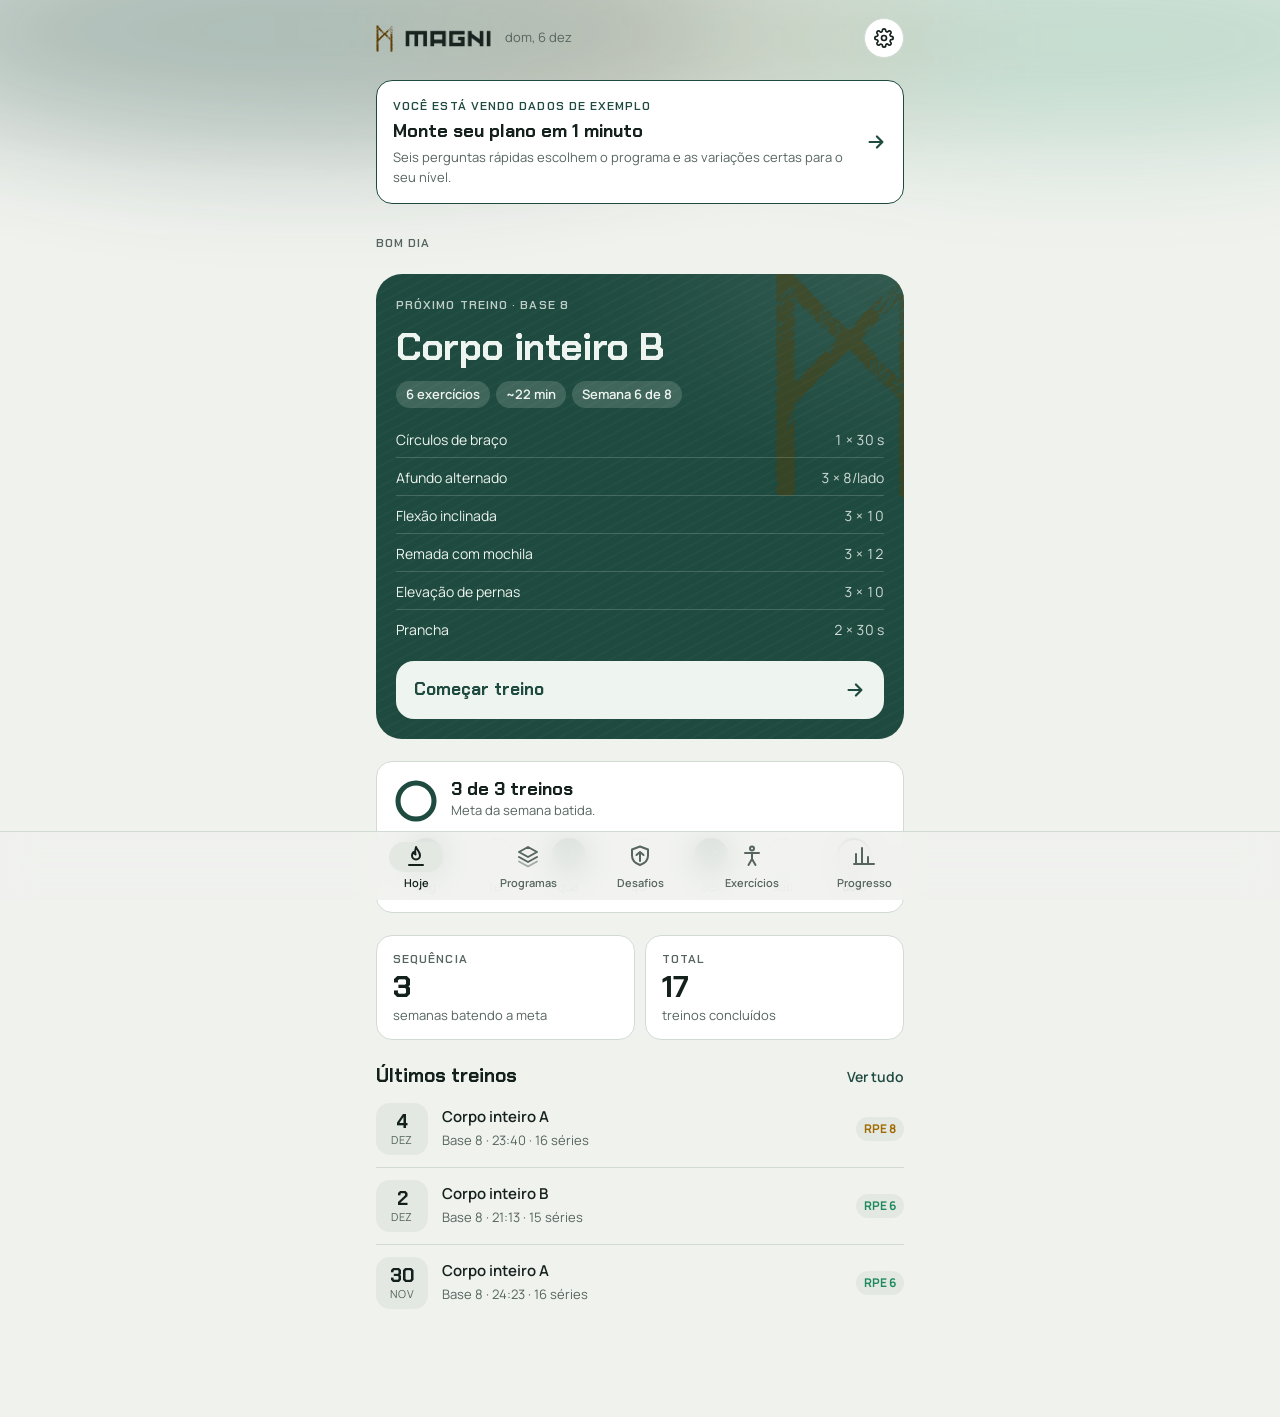
==== commit dee5a526: "Magni 1.5.0: camada de movimento - Aurora boreal animada no fundo (sálvia, verde e bronze) - Entrada" ====
--- a/docs/index.html
+++ b/docs/index.html
@@ -20,7 +20,7 @@
 .update-bar{position:fixed;left:50%;transform:translateX(-50%);bottom:calc(var(--nav-h) + 14px + env(safe-area-inset-bottom,0px));z-index:70;display:flex;align-items:center;gap:12px;padding:8px 8px 8px 16px;border-radius:99px;background:var(--fg);color:var(--bg);font-weight:600;font-size:14px;white-space:nowrap}
 .update-bar button{padding:8px 14px;border-radius:99px;background:var(--accent);color:var(--on-accent);font-weight:700}
 </style>
-<script>window.TRACAO_PWA = {version: "1.4.0"};</script>
+<script>window.TRACAO_PWA = {version: "1.5.0"};</script>
 <title>Magni</title>
 <style>
 /* Layout: uma coluna de celular com barra de abas embaixo; o bloco em bronze do "próximo treino" é a única superfície forte.
@@ -28,11 +28,12 @@
 :root{
   --bg:#0E1A17; --surface:#14241F; --surface-2:#1B2E29; --line:#263C36;
   --fg:#ECEFEA; --muted:#93A39D; --accent:#A9CDB8; --accent-text:#B9DCC7; --on-accent:#0E1A17; --brand:#C8893D;
-  --good:#5FD3A8; --warn:#F2B441; --danger:#FF7A6B;
+  --good:#5FD3A8; --warn:#F2B441; --danger:#FF7A6B; --aurora:.55;
   --font-display:'Chakra Petch','Arial Narrow',system-ui,sans-serif;
   --font-body:'Manrope',system-ui,-apple-system,'Segoe UI',Roboto,sans-serif;
   --r-sm:10px; --r-md:16px; --r-lg:26px;
   --nav-h:68px;
+  --ease:cubic-bezier(.2,.8,.2,1); --spring:cubic-bezier(.3,1.35,.5,1);
   --rune:url("[data-uri]");
   --wordmark:url("[data-uri]");
   color-scheme:dark;
@@ -41,20 +42,20 @@
   :root:not([data-theme="dark"]){
     --bg:#F0F2EE; --surface:#FFFFFF; --surface-2:#E3E8E3; --line:#D2DAD4;
     --fg:#14201C; --muted:#56655F; --accent:#1E4A3F; --accent-text:#1E4A3F; --on-accent:#EEF4EF; --brand:#5C3D01;
-    --good:#1E8A5C; --warn:#A06A00; --danger:#C23B2E;
+    --good:#1E8A5C; --warn:#A06A00; --danger:#C23B2E; --aurora:.32;
     color-scheme:light;
   }
 }
 :root[data-theme="light"]{
   --bg:#F0F2EE; --surface:#FFFFFF; --surface-2:#E3E8E3; --line:#D2DAD4;
     --fg:#14201C; --muted:#56655F; --accent:#1E4A3F; --accent-text:#1E4A3F; --on-accent:#EEF4EF; --brand:#5C3D01;
-    --good:#1E8A5C; --warn:#A06A00; --danger:#C23B2E;
+    --good:#1E8A5C; --warn:#A06A00; --danger:#C23B2E; --aurora:.32;
   color-scheme:light;
 }
 :root[data-theme="dark"]{
   --bg:#0E1A17; --surface:#14241F; --surface-2:#1B2E29; --line:#263C36;
     --fg:#ECEFEA; --muted:#93A39D; --accent:#A9CDB8; --accent-text:#B9DCC7; --on-accent:#0E1A17; --brand:#C8893D;
-    --good:#5FD3A8; --warn:#F2B441; --danger:#FF7A6B;
+    --good:#5FD3A8; --warn:#F2B441; --danger:#FF7A6B; --aurora:.55;
   color-scheme:dark;
 }
 
@@ -370,6 +371,76 @@
 .ch-card .grow{display:flex;flex-direction:column;align-items:flex-start;gap:3px;min-width:0}
 .ch-card b{font-family:var(--font-display);font-weight:700;font-size:18px;line-height:1.15}
 .ch-result p{margin-top:4px}
+/* ---------- Movimento ---------- */
+.aurora{position:fixed;inset:0 0 auto;height:min(460px,60vh);pointer-events:none;z-index:0;overflow:hidden;opacity:var(--aurora);-webkit-mask-image:linear-gradient(#000 30%,transparent);mask-image:linear-gradient(#000 30%,transparent)}
+.aurora i{position:absolute;border-radius:50%;filter:blur(64px);will-change:transform}
+.aurora i:nth-child(1){width:70%;height:240px;left:-10%;top:-90px;background:var(--accent);animation:auroraA 18s ease-in-out infinite alternate}
+.aurora i:nth-child(2){width:60%;height:200px;right:-15%;top:-60px;background:var(--good);opacity:.7;animation:auroraB 23s ease-in-out infinite alternate}
+.aurora i:nth-child(3){width:45%;height:160px;left:30%;top:-40px;background:var(--brand);opacity:.35;animation:auroraC 27s ease-in-out infinite alternate}
+@keyframes auroraA{to{transform:translate3d(30%,40px,0) rotate(12deg) scaleX(1.25)}}
+@keyframes auroraB{to{transform:translate3d(-35%,30px,0) rotate(-14deg) scale(1.2)}}
+@keyframes auroraC{to{transform:translate3d(-25%,60px,0) scale(1.3)}}
+.app{position:relative;z-index:1}
+#fx{position:fixed;inset:0;width:100%;height:100%;pointer-events:none;z-index:95}
+.in{animation:rise .6s var(--ease) backwards}
+.app[data-dir="prev"]{--sx:-22px}
+.app[data-dir="next"]{--sx:22px}
+@keyframes rise{from{opacity:0;transform:translate3d(var(--sx,0px),16px,0) scale(.985)}}
+.onb[data-dir="back"]{--sx:-28px}
+.onb[data-dir="fwd"]{--sx:28px}
+.bump{animation:bump .35s var(--spring)}
+@keyframes bump{40%{transform:scale(1.18)}}
+.btn,.btn-start,.opt,.ch-card,.prog,.chip,.plan-cta,.list-item,.rpe button,.counter button{position:relative;overflow:hidden;transition:transform .18s var(--ease),background-color .2s,border-color .2s}
+.btn:active:not(:disabled),.btn-start:active,.opt:active,.ch-card:active,.prog:active,.chip:active,.plan-cta:active,.list-item:active,.medal-cell:active,.rpe button:active,.counter button:active{transform:scale(.97)}
+.ripple{position:absolute;border-radius:50%;background:currentColor;opacity:.18;transform:scale(0);pointer-events:none;animation:ripple .6s var(--ease) forwards}
+@keyframes ripple{to{transform:scale(1);opacity:0}}
+@media (hover:hover){
+  .ch-card:hover,.prog:hover,.plan-cta:hover{border-color:color-mix(in srgb,var(--accent) 55%,var(--line));transform:translateY(-2px)}
+  .medal-cell:hover .medal{transform:rotate(-6deg) scale(1.06)}
+  .btn-start:hover svg{transform:translateX(5px)}
+}
+.medal{transition:transform .35s var(--spring)}
+.btn-start svg{transition:transform .25s var(--spring)}
+.hero{transform:perspective(900px) rotateX(var(--rx,0deg)) rotateY(var(--ry,0deg));transition:transform .5s var(--ease)}
+.hero.tilt{transition:transform .08s linear}
+.hero::after{content:"";position:absolute;inset:0;pointer-events:none;border-radius:inherit;background:linear-gradient(105deg,transparent 35%,color-mix(in srgb,var(--on-accent) 16%,transparent) 50%,transparent 65%);transform:translateX(-120%);animation:sheen 7s 1.4s ease-in-out infinite}
+.hero.tilt::after{background:radial-gradient(400px circle at var(--mx) var(--my),color-mix(in srgb,var(--on-accent) 14%,transparent),transparent 60%);transform:none;animation:none}
+@keyframes sheen{0%,62%{transform:translateX(-120%)}82%,100%{transform:translateX(120%)}}
+.hero-mark{animation:float 9s ease-in-out infinite alternate}
+@keyframes float{to{transform:translate3d(-8px,10px,0) rotate(-4deg)}}
+.tab-pill{position:absolute;top:0;bottom:0;left:0;width:20%;pointer-events:none;transform:translateX(calc(var(--ti,0) * 100%));transition:transform .5s var(--spring)}
+.tab-pill::before{content:"";position:absolute;left:50%;top:10px;width:54px;height:30px;margin-left:-27px;border-radius:99px;background:var(--surface-2)}
+.nav-inner{position:relative}
+.tab{position:relative}
+.tab[aria-current="page"] .tab-ic{background:transparent}
+.tab[aria-current="page"] svg{animation:tabPop .5s var(--spring)}
+@keyframes tabPop{35%{transform:translateY(-3px) scale(1.15)}}
+.mini-ring circle{transition:stroke-dashoffset 1.2s var(--ease) .2s}
+.bar i{transform-origin:left;animation:barGrow 1.1s var(--ease) backwards}
+@keyframes barGrow{from{transform:scaleX(0)}}
+.chart rect{transform-box:fill-box;transform-origin:50% 100%;animation:barUp .8s var(--spring) backwards}
+@keyframes barUp{from{transform:scaleY(0)}}
+.heat-cell.on{animation:cellPop .45s var(--spring) backwards}
+@keyframes cellPop{from{transform:scale(0);opacity:0}}
+.day.done .dot{animation:cellPop .5s var(--spring) backwards;animation-delay:inherit}
+.ring-wrap.resting::before{content:"";position:absolute;inset:8%;border-radius:50%;background:radial-gradient(circle,color-mix(in srgb,var(--good) 26%,transparent),transparent 70%);animation:breathe 4s ease-in-out infinite}
+@keyframes breathe{0%,100%{transform:scale(.82);opacity:.5}50%{transform:scale(1.08);opacity:1}}
+.ring-wrap.bump{animation:urgent .4s var(--spring)}
+@keyframes urgent{40%{transform:scale(1.05)}}
+.prep.bump{animation:prepIn .5s var(--spring)}
+@keyframes prepIn{from{transform:scale(1.8);opacity:0}}
+.medal-stage{position:relative;display:grid;place-items:center}
+.medal-stage .medal{position:relative;z-index:1}
+.rays{position:absolute;width:150%;aspect-ratio:1;max-width:none;border-radius:50%;background:repeating-conic-gradient(from 0deg,color-mix(in srgb,var(--brand) 30%,transparent) 0deg 7deg,transparent 7deg 22deg);-webkit-mask-image:radial-gradient(circle,#000 18%,transparent 66%);mask-image:radial-gradient(circle,#000 18%,transparent 66%);animation:raysSpin 16s linear infinite,raysIn 1s var(--ease) both}
+@keyframes raysSpin{to{transform:rotate(360deg)}}
+@keyframes raysIn{from{opacity:0}}
+.sheet{transition:transform .5s var(--spring)}
+.toast{transition:opacity .3s,transform .45s var(--spring)}
+.toast:not(.show){transform:translate(-50%,24px) scale(.94)}
+.plan-cta{animation:glow 3.2s ease-in-out infinite}
+@keyframes glow{50%{box-shadow:0 0 0 4px color-mix(in srgb,var(--accent) 16%,transparent)}}
+::view-transition-old(root),::view-transition-new(root){animation:none;mix-blend-mode:normal}
+@media (prefers-reduced-motion: reduce){ .aurora i,.hero::after,.hero-mark,.plan-cta{animation:none!important} #fx{display:none} }
 .empty{padding:22px 16px;text-align:center;color:var(--muted);border:1px dashed var(--line);border-radius:var(--r-md);font-size:14px}
 
 @media (prefers-reduced-motion: reduce){
@@ -378,10 +449,12 @@
 </style>
 </head>
 <body>
+<div class="aurora" aria-hidden="true"><i></i><i></i><i></i></div>
 <div class="app" id="app"></div>
+<canvas id="fx" aria-hidden="true"></canvas>
 
 <nav class="nav" aria-label="Seções">
-  <div class="nav-inner">
+  <div class="nav-inner"><span class="tab-pill" aria-hidden="true"></span>
     <button class="tab" data-act="tab" data-tab="hoje"><span class="tab-ic"><svg viewBox="0 0 24 24" fill="none" stroke="currentColor" stroke-width="2" stroke-linecap="round" stroke-linejoin="round"><path d="M12 3c1 3 4 4.5 4 8.5a4 4 0 0 1-8 0c0-1.6.7-2.7 1.5-3.5.3 1.6 1.2 2.3 2 2.5C11 8 11 5.5 12 3z"/><path d="M5 21h14"/></svg></span>Hoje</button>
     <button class="tab" data-act="tab" data-tab="programas"><span class="tab-ic"><svg viewBox="0 0 24 24" fill="none" stroke="currentColor" stroke-width="2" stroke-linecap="round" stroke-linejoin="round"><path d="M12 3 3 8l9 5 9-5-9-5z"/><path d="m3 13 9 5 9-5"/><path d="m3 17.5 9 5 9-5" opacity=".5"/></svg></span>Programas</button>
     <button class="tab" data-act="tab" data-tab="desafios"><span class="tab-ic"><svg viewBox="0 0 24 24" fill="none" stroke="currentColor" stroke-width="2" stroke-linecap="round" stroke-linejoin="round"><path d="M12 2.5 4 5.5v6c0 4.6 3.4 8 8 9.5 4.6-1.5 8-4.9 8-9.5v-6l-8-3z"/><path d="M12 8v9M8.5 11 12 8l3.5 3"/></svg></span>Desafios</button>
@@ -1160,6 +1233,7 @@
     </div></div>`);
 }
 function openReward(runes, ups, medal){
+  setTimeout(() => embers(document.querySelector('.reward .medal-stage')), 120);
   const items = [...(medal ? [{medal}] : []), ...runes.map(id => ({rune:RUNE[id]})), ...ups.map(([i, t]) => ({marco:MARCOS[i], tier:t}))];
   if (!items.length) return;
   const [first, ...rest] = items;
@@ -1170,7 +1244,7 @@
     : first.rune
     ? `${medalSVG({emblem:runeEmblem(first.rune, true), cls:'big pop'})}<span class="label">Runa desbloqueada · ${esc(first.rune.m)}</span><h2 class="display">${first.rune.n}</h2><p class="reward-title">${esc(first.rune.t)}</p><p style="color:var(--muted)">${esc(first.rune.d)}</p>`
     : `${medalSVG({metal:TIER_METAL[first.tier-1], emblem:EMBLEMS[first.marco.emblem], cls:'big pop'})}<span class="label">Marco alcançado · ${first.marco.sym}</span><h2 class="display">${first.marco.n}: ${TIERS[first.tier-1]}</h2><p style="color:var(--muted)">${fmtN(first.marco.tiers[first.tier-1])} ${first.marco.unit}.</p>`;
-  openSheet(`<div class="sheet-body"><div class="reward">${big}</div>
+  openSheet(`<div class="sheet-body"><div class="reward">${big.replace(/^(<svg[\s\S]*?<\/svg>)/, '<div class="medal-stage"><i class="rays"></i>$1</div>')}</div>
     ${rest.length ? `<section><span class="label">Também conquistado</span><div class="list">${rest.map(it => it.rune
       ? `<button class="list-item" data-act="open-rune" data-id="${it.rune.id}"><span class="thumb medal-thumb">${medalSVG({emblem:runeEmblem(it.rune)})}</span><span class="grow"><span class="title">${it.rune.n} · ${esc(it.rune.t)}</span><span class="sub">${esc(it.rune.d)}</span></span></button>`
       : `<div class="list-item"><span class="thumb medal-thumb">${medalSVG({metal:TIER_METAL[it.tier-1], emblem:EMBLEMS[it.marco.emblem]})}</span><span class="grow"><span class="title">${it.marco.n}: ${TIERS[it.tier-1]}</span><span class="sub">${fmtN(it.marco.tiers[it.tier-1])} ${it.marco.unit}</span></span></div>`).join('')}</div></section>` : ''}
@@ -1343,6 +1417,122 @@
   return chMetal(r.n) !== before ? {c, metal:chMetal(r.n)} : null;
 }
 
+/* ---------- Movimento ---------- */
+/* Tudo anima só transform e opacity. Com "reduzir movimento" ativo, nada disso roda e as telas aparecem prontas. */
+const STAGGER = ['.view > *', '.list > *', '.ch-list > *', '.prog-grid > *', '.medal-row > *', '.medal-grid > *', '.opts > *', '.days > *',
+  '.hero-list > li', '.week > *', '.stat-pair > *', '.stat-trio > *', '.sess-items > li', '.sheet-body > *', '.p-main > *', '.onb-main > *',
+  '.reward > *:not(.medal-stage)', '.steps > li', '.ladder > *', '.marco', '.realms > i', '.chips > *', '.adj > li'].join(',');
+const TOPS = '.view > *, .sheet-body > *, .p-main > *, .onb-main > *';
+function motionIn(root){
+  if (reduceMotion || !root) return;
+  root.querySelectorAll(STAGGER).forEach(el => {
+    const sibs = el.parentElement.children, idx = Array.prototype.indexOf.call(sibs, el);
+    const top = el.matches(TOPS) ? el : el.closest(TOPS);
+    const base = top && top !== el ? Array.prototype.indexOf.call(top.parentElement.children, top) * 55 : 0;
+    el.style.animationDelay = Math.min(base + idx * (top === el ? 55 : 32), 720) + 'ms';
+    el.classList.remove('in'); void el.offsetWidth; el.classList.add('in');
+  });
+  root.querySelectorAll('.stat b.num, .ring-c-count').forEach(countUp);
+  root.querySelectorAll('.mini-ring circle:last-child').forEach(c => {
+    const target = c.getAttribute('stroke-dashoffset'); c.style.strokeDashoffset = c.getAttribute('stroke-dasharray');
+    requestAnimationFrame(() => requestAnimationFrame(() => { c.style.strokeDashoffset = target; }));
+  });
+  root.querySelectorAll('.chart rect').forEach((r, i) => r.style.animationDelay = (300 + i * 60) + 'ms');
+  root.querySelectorAll('.heat-cell.on').forEach((c, i) => c.style.animationDelay = (250 + i * 18) + 'ms');
+  root.querySelectorAll('.bar i').forEach((b, i) => b.style.animationDelay = (250 + i * 70) + 'ms');
+}
+function countUp(el){
+  const raw = el.textContent.trim(); if (!/^\d+$/.test(raw)) return;
+  const end = +raw; if (end < 2) return;
+  const t0 = performance.now(), dur = Math.min(1400, 600 + end * 6);
+  el.textContent = '0';
+  const step = now => { const k = Math.min(1, (now - t0) / dur), e = 1 - Math.pow(1 - k, 3); el.textContent = Math.round(end * e); if (k < 1 && el.isConnected) requestAnimationFrame(step); };
+  setTimeout(() => requestAnimationFrame(step), 180);
+}
+/* Faíscas de forja e brasas, desenhadas num canvas por cima de tudo */
+const fx = document.getElementById('fx'), fctx = fx.getContext('2d');
+let parts = [], fxOn = false;
+function fxSize(){ const d = Math.min(2, devicePixelRatio || 1); fx.width = innerWidth * d; fx.height = innerHeight * d; fctx.setTransform(d, 0, 0, d, 0, 0); }
+fxSize(); addEventListener('resize', fxSize);
+const tok = n => getComputedStyle(document.documentElement).getPropertyValue(n).trim();
+function sparks(x, y, opt = {}){
+  if (reduceMotion) return;
+  const colors = opt.colors || [tok('--accent'), tok('--brand'), tok('--good')];
+  const n = opt.n || 26, up = opt.embers;
+  for (let i = 0; i < n; i++){
+    const a = up ? -Math.PI/2 + (Math.random() - .5) * 1.2 : Math.random() * Math.PI * 2, v = up ? 1 + Math.random() * 2.2 : 2 + Math.random() * (opt.power || 5);
+    parts.push({x: x + (up ? (Math.random() - .5) * (opt.w || 160) : 0), y, vx: Math.cos(a) * v, vy: Math.sin(a) * v - (up ? 0 : 1.5), g: up ? -.012 : .14,
+      life: 0, max: (up ? 1600 : 700) + Math.random() * 500, r: 1.4 + Math.random() * (up ? 2.2 : 2.8), c: colors[i % colors.length]});
+  }
+  if (!fxOn){ fxOn = true; requestAnimationFrame(fxLoop); }
+}
+let fxLast = 0;
+function fxLoop(now){
+  const dt = Math.min(32, now - (fxLast || now)); fxLast = now;
+  fctx.clearRect(0, 0, innerWidth, innerHeight);
+  parts = parts.filter(p => (p.life += dt) < p.max);
+  parts.forEach(p => {
+    p.vy += p.g * dt / 16; p.vx *= .985; p.x += p.vx * dt / 16; p.y += p.vy * dt / 16;
+    const k = 1 - p.life / p.max; fctx.globalAlpha = Math.max(0, k); fctx.fillStyle = p.c;
+    fctx.beginPath(); fctx.arc(p.x, p.y, p.r * (.4 + k * .6), 0, Math.PI * 2); fctx.fill();
+  });
+  fctx.globalAlpha = 1;
+  if (parts.length) requestAnimationFrame(fxLoop); else { fxOn = false; fxLast = 0; fctx.clearRect(0, 0, innerWidth, innerHeight); }
+}
+const centerOf = el => { const r = el.getBoundingClientRect(); return [r.left + r.width / 2, r.top + r.height / 2]; };
+function embers(el, ms = 2400){
+  if (reduceMotion || !el) return;
+  const t0 = performance.now();
+  const tickE = () => { if (!el.isConnected || performance.now() - t0 > ms) return; const r = el.getBoundingClientRect(); sparks(r.left + r.width / 2, r.bottom - 10, {n:3, embers:true, w:r.width * .8, colors:[tok('--brand'), '#F0CB86', tok('--accent')]}); setTimeout(tickE, 90); };
+  setTimeout(tickE, 300);
+}
+/* Onda de luz no toque */
+document.addEventListener('pointerdown', ev => {
+  if (reduceMotion) return;
+  const el = ev.target.closest('.btn, .btn-start, .opt, .ch-card, .prog, .chip, .plan-cta, .list-item, .rpe button, .counter button');
+  if (!el || el.disabled) return;
+  const r = el.getBoundingClientRect(), s = Math.max(r.width, r.height) * 2.2, rip = document.createElement('span');
+  rip.className = 'ripple'; rip.style.cssText = `width:${s}px;height:${s}px;left:${ev.clientX - r.left - s/2}px;top:${ev.clientY - r.top - s/2}px`;
+  el.appendChild(rip); setTimeout(() => rip.remove(), 650);
+}, {passive:true});
+/* Cartão do treino inclina sob o mouse */
+document.addEventListener('pointermove', ev => {
+  if (reduceMotion || ev.pointerType !== 'mouse') return;
+  const h = ev.target.closest('.hero'); document.querySelectorAll('.hero.tilt').forEach(x => { if (x !== h){ x.classList.remove('tilt'); x.style.removeProperty('--rx'); x.style.removeProperty('--ry'); } });
+  if (!h) return;
+  const r = h.getBoundingClientRect(), px = (ev.clientX - r.left) / r.width - .5, py = (ev.clientY - r.top) / r.height - .5;
+  h.classList.add('tilt'); h.style.setProperty('--rx', (-py * 5).toFixed(2) + 'deg'); h.style.setProperty('--ry', (px * 7).toFixed(2) + 'deg');
+  h.style.setProperty('--mx', ((px + .5) * 100).toFixed(1) + '%'); h.style.setProperty('--my', ((py + .5) * 100).toFixed(1) + '%');
+}, {passive:true});
+/* Arrastar o painel para baixo fecha */
+(() => {
+  const el = document.querySelector('#sheet .sheet'); let y0 = null, dy = 0, t0 = 0;
+  el.addEventListener('pointerdown', ev => {
+    if (el.scrollTop > 0 || !ev.target.closest('.grab, .sheet-head, .reward, .sheet-body > p') || ev.target.closest('button, a, input')) return;
+    y0 = ev.clientY; dy = 0; t0 = performance.now(); el.style.transition = 'none';
+  });
+  addEventListener('pointermove', ev => { if (y0 == null) return; dy = Math.max(0, ev.clientY - y0); el.style.transform = `translateY(${dy}px)`; }, {passive:true});
+  const end = () => {
+    if (y0 == null) return; const v = dy / Math.max(1, performance.now() - t0); y0 = null;
+    el.style.transition = ''; el.style.transform = '';
+    if (dy > 120 || v > .7) closeSheet();
+  };
+  addEventListener('pointerup', end); addEventListener('pointercancel', end);
+})();
+/* Troca de tema com revelação em círculo a partir do toque */
+function themeReveal(fn, ev){
+  if (reduceMotion || !document.startViewTransition || !ev) return fn();
+  const x = ev.clientX, y = ev.clientY, r = Math.hypot(Math.max(x, innerWidth - x), Math.max(y, innerHeight - y));
+  const t = document.startViewTransition(fn);
+  t.ready.then(() => document.documentElement.animate({clipPath:[`circle(0px at ${x}px ${y}px)`, `circle(${r}px at ${x}px ${y}px)`]},
+    {duration:650, easing:'cubic-bezier(.2,.8,.2,1)', pseudoElement:'::view-transition-new(root)'})).catch(() => {});
+}
+function setTabPill(){
+  const i = Object.keys(VIEWS).indexOf(tab), pill = document.querySelector('.tab-pill');
+  if (pill) pill.style.setProperty('--ti', i);
+}
+function bump(el){ if (!el || reduceMotion) return; el.classList.remove('bump'); void el.offsetWidth; el.classList.add('bump'); }
+
 /* ---------- Telas ---------- */
 let tab = 'hoje', exFilter = 'todos', exQuery = '', progFilter = 0;
 
@@ -1497,15 +1687,17 @@
 function render(){
   document.getElementById('app').innerHTML = VIEWS[tab]();
   document.querySelectorAll('.tab').forEach(t => t.toggleAttribute('aria-current', false) || (t.dataset.tab === tab && t.setAttribute('aria-current','page')));
+  setTabPill(); motionIn(document.getElementById('app'));
   if (reduceMotion) staticFigs();
 }
-function go(t){ tab = t; try { history.replaceState(null, '', '#'+t); } catch(e){} render(); window.scrollTo(0,0); }
+function go(t){ const order = Object.keys(VIEWS); document.getElementById('app').dataset.dir = order.indexOf(t) < order.indexOf(tab) ? 'prev' : 'next'; tab = t; try { history.replaceState(null, '', '#'+t); } catch(e){} render(); window.scrollTo(0,0); }
 
 /* ---------- Folhas ---------- */
 const sheet = document.getElementById('sheet');
 function openSheet(html){
   document.getElementById('sheetBody').innerHTML = html;
   sheet.hidden = false; sheet.querySelector('.sheet').scrollTop = 0;
+  motionIn(document.getElementById('sheetBody'));
   requestAnimationFrame(() => requestAnimationFrame(() => sheet.classList.add('open')));
   if (reduceMotion) staticFigs();
 }
@@ -1663,7 +1855,7 @@
     const nx = P.steps[P.i+1], e = EX[nx.ex];
     body = `<div class="p-main">
       <p class="label" style="text-align:center;margin-top:8px">Descanso</p>
-      <div class="ring-wrap">${ringSVG('pRing', P.left/cur().rest, true)}<div class="ring-c"><b id="pLeft" class="num">${mmss(P.left)}</b><span>respire fundo</span></div></div>
+      <div class="ring-wrap resting">${ringSVG('pRing', P.left/cur().rest, true)}<div class="ring-c"><b id="pLeft" class="num">${mmss(P.left)}</b><span>respire fundo</span></div></div>
       <div class="btn-row"><button class="btn" data-act="p-add">+15 s</button><button class="btn" data-act="p-next">Pular descanso</button></div>
       <div class="next-card"><span class="thumb" data-fig="${e.a}"></span><div class="grow"><span class="label">A seguir</span><b style="display:block">${esc(e.n)}</b><span style="color:var(--muted);font-size:13px">Série ${nx.set} de ${nx.of} · ${fmtTarget(nx.ex, nx.tg)}</span></div></div>
     </div>`;
@@ -1686,6 +1878,8 @@
   }
   const confirm = P.confirm ? `<div class="confirm"><div class="confirm-box"><h3>Sair do treino?</h3><p>As séries desta sessão não serão salvas.</p><div class="btn-row"><button class="btn" data-act="p-stay">Continuar treino</button><button class="btn danger" data-act="p-quit">Sair</button></div></div></div>` : '';
   playerEl.innerHTML = `<div class="player-inner">${top}${body}</div>${confirm}`;
+  if (!P.confirm) motionIn(playerEl);
+  if (P.phase === 'done' && !P.fx){ P.fx = true; setTimeout(() => { sparks(innerWidth/2, innerHeight*.22, {n:70, power:8}); buzz([40, 30, 80]); }, 250); }
   if (reduceMotion) staticFigs();
 }
 function tick(){
@@ -1696,7 +1890,7 @@
   if (P.prep){
     const n = Math.ceil((P.prepEnd - now)/1000);
     if (n <= 0){ P.prep = 0; P.running = true; P.end = now + P.left*1000; beep(1046, 180); renderPlayer(); return; }
-    if (n !== P.prep){ P.prep = n; beep(740, 80); const pe = document.getElementById('pPrep'); if (pe) pe.textContent = n; }
+    if (n !== P.prep){ P.prep = n; beep(740, 80); const pe = document.getElementById('pPrep'); if (pe){ pe.textContent = n; bump(pe); } }
     return;
   }
   if (!P.running && P.phase !== 'rest') return;
@@ -1707,7 +1901,7 @@
   if (ring) ring.style.strokeDashoffset = C*(1 - left/total);
   if (lt) lt.textContent = mmss(left);
   const c = Math.ceil(left);
-  if (c !== prev && c <= 3 && c > 0) beep(740, 80);
+  if (c !== prev && c <= 3 && c > 0){ beep(740, 80); bump(document.querySelector('.player .ring-wrap')); }
   if (left <= 0){
     beep(1046, 260); buzz([120,60,120]);
     if (P.phase === 'rest') nextStep();
@@ -1842,7 +2036,9 @@
     </div>`;
     foot = `<button class="btn primary block" data-act="onb-finish">Começar com ${esc(p.name)}</button><button class="btn ghost block small" data-act="onb-browse">Ver todos os programas</button>`;
   }
+  onbEl.dataset.dir = O.dir || 'fwd';
   onbEl.innerHTML = `<div class="player-inner">${top}${body}${foot ? `<div class="p-actions">${foot}</div>` : ''}</div>`;
+  motionIn(onbEl);
   if (reduceMotion) staticFigs();
 }
 function finishOnb(browse){
@@ -1880,7 +2076,7 @@
     case 'start': startSession(b.dataset.prog, +b.dataset.sess); break;
     case 'reset-sample': S.history = []; S.progress = {[S.active]:0}; S.sample = false; S.runes = {}; syncRunes(); save(); render(); toast('Pronto. Seu histórico começa agora.'); break;
     case 'goal': S.goal = Math.min(7, Math.max(1, S.goal + +b.dataset.d)); document.getElementById('goalOut').textContent = S.goal; save(); render(); break;
-    case 'theme': S.theme = b.dataset.th; save(); applyTheme(); b.parentElement.querySelectorAll('button').forEach(x => x.setAttribute('aria-pressed', x === b)); break;
+    case 'theme': S.theme = b.dataset.th; save(); themeReveal(applyTheme, ev); b.parentElement.querySelectorAll('button').forEach(x => x.setAttribute('aria-pressed', x === b)); break;
     case 'sound': S.sound = !S.sound; save(); b.setAttribute('aria-checked', S.sound); break;
     case 'install': if (installPrompt){ installPrompt.prompt(); installPrompt.userChoice.finally(() => { installPrompt = null; closeSheet(); }); } break;
     case 'export': exportData(); break;
@@ -1892,9 +2088,9 @@
     case 'p-close': P.confirm = true; renderPlayer(); break;
     case 'p-stay': P.confirm = false; renderPlayer(); break;
     case 'p-quit': endPlayer(); break;
-    case 'p-inc': P.value = Math.min(999, P.value + 1); document.getElementById('pVal').textContent = P.value; break;
-    case 'p-dec': P.value = Math.max(0, P.value - 1); document.getElementById('pVal').textContent = P.value; break;
-    case 'p-done': logSet(P.value); buzz(40); toRest(); break;
+    case 'p-inc': P.value = Math.min(999, P.value + 1); document.getElementById('pVal').textContent = P.value; bump(document.getElementById('pVal')); break;
+    case 'p-dec': P.value = Math.max(0, P.value - 1); document.getElementById('pVal').textContent = P.value; bump(document.getElementById('pVal')); break;
+    case 'p-done': { const [x, y] = centerOf(b); sparks(x, y - 10, {n:30}); logSet(P.value); buzz(40); toRest(); break; }
     case 'p-skip': skipExercise(); break;
     case 'p-swap': {
       const to = b.dataset.to; if (!to) break;
@@ -1914,12 +2110,12 @@
     case 'open-rune': shRune(b.dataset.id); break;
     case 'onb-open': closeSheet(); openOnb(); break;
     case 'onb-close': closeOnb(); break;
-    case 'onb-back': O.i = Math.max(0, O.i - 1); renderOnb(); break;
-    case 'onb-next': O.i++; renderOnb(); break;
+    case 'onb-back': O.dir = 'back'; O.i = Math.max(0, O.i - 1); renderOnb(); break;
+    case 'onb-next': O.dir = 'fwd'; O.i++; renderOnb(); break;
     case 'onb-pick': {
       const k = b.dataset.k, v = b.dataset.v;
       if (k === 'eq'){ O.eq.has(v) ? O.eq.delete(v) : O.eq.add(v); renderOnb(); break; }
-      O[k] = isNaN(+v) ? v : +v; O.i++; renderOnb(); break;
+      O[k] = isNaN(+v) ? v : +v; O.dir = 'fwd'; O.i++; renderOnb(); break;
     }
     case 'onb-finish': finishOnb(); break;
     case 'onb-browse': finishOnb(true); break;
@@ -1928,7 +2124,7 @@
     case 'p-finish': { const done = Math.round(cur().tg - (P.running ? Math.max(0,(P.end-Date.now())/1000) : P.left)); P.running = false; P.prep = 0; logSet(Math.max(1, done)); toRest(); break; }
     case 'p-add': P.end += 15000; P.steps[P.i].rest += 15; tick(); break;
     case 'p-next': nextStep(); break;
-    case 'p-rpe': P.rpe = +b.dataset.n; renderPlayer(); break;
+    case 'p-rpe': { P.rpe = +b.dataset.n; b.parentElement.querySelectorAll('button').forEach(x => x.setAttribute('aria-pressed', x === b)); const w = document.getElementById('rpeWord'); if (w) w.textContent = `${P.rpe} · ${({1:'Muito leve',2:'Leve',3:'Leve',4:'Moderado',5:'Moderado',6:'Moderado',7:'Difícil',8:'Difícil',9:'Muito difícil',10:'Máximo'})[P.rpe]}`; bump(b); break; }
     case 'p-save': saveWorkout(); break;
     case 'p-discard': P.confirm = true; renderPlayer(); break;
   }
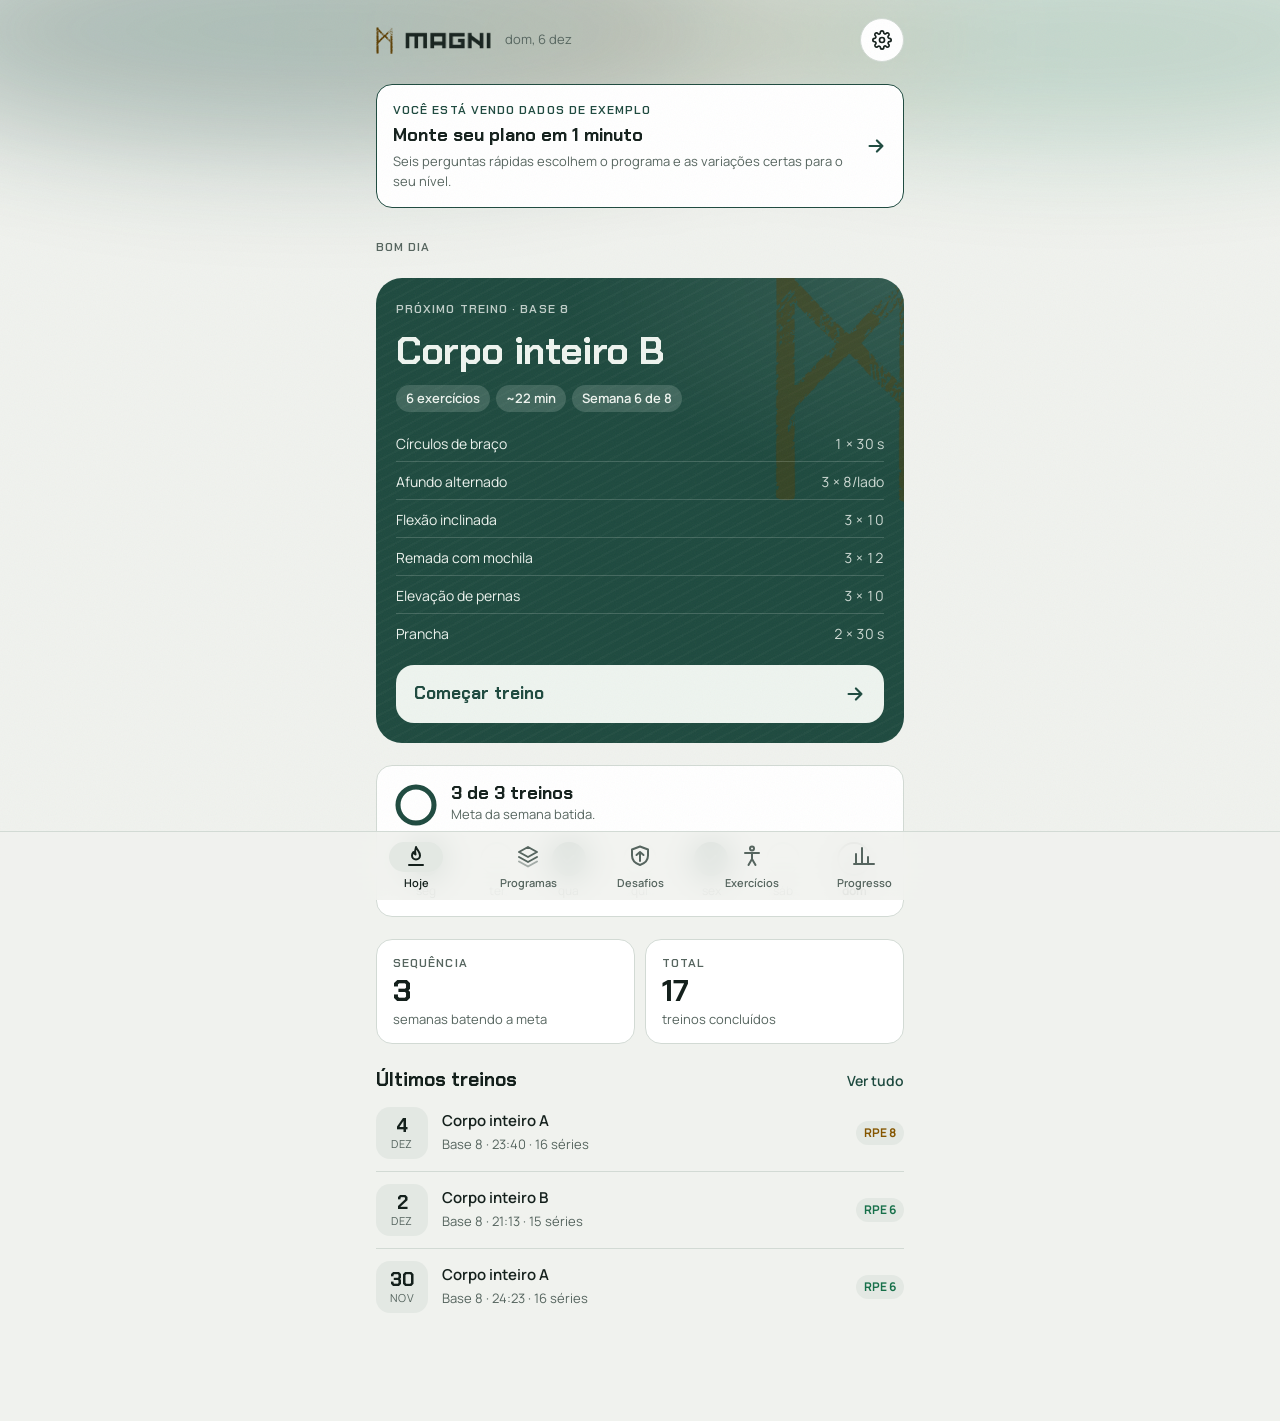
==== commit 029b4c1c: "Magni 1.7.0: revisão de design, acessibilidade e movimento Revisado com as skills redesign-existing-" ====
--- a/docs/index.html
+++ b/docs/index.html
@@ -20,20 +20,20 @@
 .update-bar{position:fixed;left:50%;transform:translateX(-50%);bottom:calc(var(--nav-h) + 14px + env(safe-area-inset-bottom,0px));z-index:70;display:flex;align-items:center;gap:12px;padding:8px 8px 8px 16px;border-radius:99px;background:var(--fg);color:var(--bg);font-weight:600;font-size:14px;white-space:nowrap}
 .update-bar button{padding:8px 14px;border-radius:99px;background:var(--accent);color:var(--on-accent);font-weight:700}
 </style>
-<script>window.TRACAO_PWA = {version: "1.5.0"};</script>
+<script>window.TRACAO_PWA = {version: "1.7.0"};</script>
 <title>Magni</title>
 <style>
-/* Layout: uma coluna de celular com barra de abas embaixo; o bloco em bronze do "próximo treino" é a única superfície forte.
+/* Layout: uma coluna de celular com barra de abas embaixo; o cartão do "próximo treino" na cor de destaque é a única superfície forte.
    Marca Magni: escuro em verde-pinho com sálvia clara; claro em pedra-gelo com pinho. Bronze (--brand) só nos detalhes da marca. */
 :root{
   --bg:#0E1A17; --surface:#14241F; --surface-2:#1B2E29; --line:#263C36;
   --fg:#ECEFEA; --muted:#93A39D; --accent:#A9CDB8; --accent-text:#B9DCC7; --on-accent:#0E1A17; --brand:#C8893D;
-  --good:#5FD3A8; --warn:#F2B441; --danger:#FF7A6B; --aurora:.55;
+  --good:#5FD3A8; --warn:#F2B441; --danger:#FF7A6B; --aurora:.55; --grain:.055;
   --font-display:'Chakra Petch','Arial Narrow',system-ui,sans-serif;
   --font-body:'Manrope',system-ui,-apple-system,'Segoe UI',Roboto,sans-serif;
   --r-sm:10px; --r-md:16px; --r-lg:26px;
   --nav-h:68px;
-  --ease:cubic-bezier(.2,.8,.2,1); --spring:cubic-bezier(.3,1.35,.5,1);
+  --ease:cubic-bezier(.23,1,.32,1); --ease-io:cubic-bezier(.77,0,.175,1); --ease-drawer:cubic-bezier(.32,.72,0,1); --spring:cubic-bezier(.34,1.2,.64,1);
   --rune:url("[data-uri]");
   --wordmark:url("[data-uri]");
   color-scheme:dark;
@@ -42,20 +42,20 @@
   :root:not([data-theme="dark"]){
     --bg:#F0F2EE; --surface:#FFFFFF; --surface-2:#E3E8E3; --line:#D2DAD4;
     --fg:#14201C; --muted:#56655F; --accent:#1E4A3F; --accent-text:#1E4A3F; --on-accent:#EEF4EF; --brand:#5C3D01;
-    --good:#1E8A5C; --warn:#A06A00; --danger:#C23B2E; --aurora:.32;
+    --good:#17704A; --warn:#855600; --danger:#B3261E; --aurora:.32; --grain:.04;
     color-scheme:light;
   }
 }
 :root[data-theme="light"]{
   --bg:#F0F2EE; --surface:#FFFFFF; --surface-2:#E3E8E3; --line:#D2DAD4;
     --fg:#14201C; --muted:#56655F; --accent:#1E4A3F; --accent-text:#1E4A3F; --on-accent:#EEF4EF; --brand:#5C3D01;
-    --good:#1E8A5C; --warn:#A06A00; --danger:#C23B2E; --aurora:.32;
+    --good:#17704A; --warn:#855600; --danger:#B3261E; --aurora:.32; --grain:.04;
   color-scheme:light;
 }
 :root[data-theme="dark"]{
   --bg:#0E1A17; --surface:#14241F; --surface-2:#1B2E29; --line:#263C36;
     --fg:#ECEFEA; --muted:#93A39D; --accent:#A9CDB8; --accent-text:#B9DCC7; --on-accent:#0E1A17; --brand:#C8893D;
-    --good:#5FD3A8; --warn:#F2B441; --danger:#FF7A6B; --aurora:.55;
+    --good:#5FD3A8; --warn:#F2B441; --danger:#FF7A6B; --aurora:.55; --grain:.055;
   color-scheme:dark;
 }
 
@@ -67,7 +67,7 @@
 input{font:inherit;color:inherit}
 :focus-visible{outline:2px solid var(--accent-text);outline-offset:2px;border-radius:6px}
 h1,h2,h3{margin:0;text-wrap:balance}
-p{margin:0}
+p{margin:0;text-wrap:pretty}
 ol,ul{margin:0;padding:0;list-style:none}
 
 .display{font-family:var(--font-display);font-stretch:118%;font-weight:800;letter-spacing:-.01em;line-height:1.02}
@@ -170,7 +170,7 @@
 .prog-grid{display:flex;flex-direction:column;gap:12px}
 .prog{display:flex;flex-direction:column;gap:10px;text-align:left;width:100%;background:var(--surface);border:1px solid var(--line);border-radius:var(--r-md);padding:18px;position:relative}
 .prog.active{border-color:var(--accent)}
-.prog h3{font-family:var(--font-display);font-stretch:118%;font-weight:800;font-size:22px}
+.prog h2{font-family:var(--font-display);font-stretch:118%;font-weight:800;font-size:22px}
 .prog p{color:var(--muted);font-size:14px}
 .prog-meta{display:flex;flex-wrap:wrap;gap:14px;font-size:13px;color:var(--muted);align-items:center}
 .prog-meta b{color:var(--fg);font-weight:600}
@@ -198,7 +198,7 @@
 /* Folha (bottom sheet) */
 .sheet-wrap{position:fixed;inset:0;z-index:60;display:flex;align-items:flex-end;justify-content:center}
 .scrim{position:absolute;inset:0;background:rgba(5,7,10,.55);opacity:0;transition:opacity .25s}
-.sheet{position:relative;width:100%;max-width:560px;max-height:90%;overflow-y:auto;overscroll-behavior:contain;background:var(--bg);border-radius:var(--r-lg) var(--r-lg) 0 0;border:1px solid var(--line);border-bottom:0;padding-left:max(18px,env(safe-area-inset-left,0px));padding-right:max(18px,env(safe-area-inset-right,0px));padding-block:10px calc(24px + env(safe-area-inset-bottom,0px));transform:translateY(100%);transition:transform .32s cubic-bezier(.2,.8,.2,1)}
+.sheet{position:relative;width:100%;max-width:560px;max-height:90%;overflow-y:auto;overscroll-behavior:contain;background:var(--bg);border-radius:var(--r-lg) var(--r-lg) 0 0;border:1px solid var(--line);border-bottom:0;padding-left:max(18px,env(safe-area-inset-left,0px));padding-right:max(18px,env(safe-area-inset-right,0px));padding-block:10px calc(24px + env(safe-area-inset-bottom,0px));transform:translateY(100%);transition:transform .22s var(--ease)}
 .sheet-wrap.open .scrim{opacity:1}
 .sheet-wrap.open .sheet{transform:none}
 .grab{width:40px;height:5px;border-radius:9px;background:var(--line);margin:0 auto 10px}
@@ -302,7 +302,7 @@
 .confirm-box h3{font-family:var(--font-display);font-stretch:112%;font-weight:800;font-size:22px}
 .confirm-box p{color:var(--muted)}
 
-.toast{position:fixed;left:50%;bottom:calc(var(--nav-h) + 18px + env(safe-area-inset-bottom,0px));transform:translate(-50%,20px);opacity:0;z-index:80;background:var(--fg);color:var(--bg);padding:10px 16px;border-radius:99px;font-weight:600;font-size:14px;pointer-events:none;transition:opacity .25s,transform .25s;white-space:nowrap}
+.toast{position:fixed;left:50%;bottom:calc(var(--nav-h) + 18px + env(safe-area-inset-bottom,0px));transform:translate(-50%,20px);opacity:0;z-index:80;background:var(--fg);color:var(--bg);padding:10px 16px;border-radius:99px;font-weight:600;font-size:14px;pointer-events:none;transition:opacity .2s var(--ease),transform .2s var(--ease);white-space:nowrap}
 .toast.show{opacity:1;transform:translate(-50%,0)}
 body:has(.player:not([hidden])) .toast{bottom:calc(150px + env(safe-area-inset-bottom,0px))}
 
@@ -317,7 +317,7 @@
 .onb{z-index:55}
 .onb-main{gap:16px;padding-top:6px}
 .onb-progress{height:5px;border-radius:5px;background:var(--surface-2);overflow:hidden}
-.onb-progress i{display:block;height:100%;background:var(--accent);transition:width .3s}
+.onb-progress i{display:block;height:100%;width:100%!important;background:var(--accent);transform-origin:left;transform:scaleX(var(--p,0));transition:transform .3s var(--ease)}
 .q-title{font-size:30px}
 .q-sub{color:var(--muted)}
 .opts{display:flex;flex-direction:column;gap:10px}
@@ -338,8 +338,8 @@
 .medal{display:block;width:100%;height:auto;overflow:visible;filter:drop-shadow(0 4px 6px rgba(0,0,0,.28))}
 .medal.locked{opacity:.45;filter:none}
 .medal.big{width:min(58vw,220px)}
-.medal.pop{animation:medalIn .9s cubic-bezier(.2,.9,.25,1.15) both}
-@keyframes medalIn{from{transform:scale(.35) rotate(-28deg);opacity:0}to{transform:none;opacity:1}}
+.medal.pop{animation:medalIn .7s var(--spring) both}
+@keyframes medalIn{from{transform:scale(.7) rotate(-18deg);opacity:0}to{transform:none;opacity:1}}
 .draw polyline{stroke-dasharray:1;stroke-dashoffset:1;animation:runeDraw 1.1s .55s ease-out forwards}
 @keyframes runeDraw{to{stroke-dashoffset:0}}
 .medal-row{display:grid;grid-template-columns:repeat(4,minmax(0,1fr));gap:12px;margin-top:14px}
@@ -382,75 +382,109 @@
 @keyframes auroraC{to{transform:translate3d(-25%,60px,0) scale(1.3)}}
 .app{position:relative;z-index:1}
 #fx{position:fixed;inset:0;width:100%;height:100%;pointer-events:none;z-index:95}
-.in{animation:rise .6s var(--ease) backwards}
-.app[data-dir="prev"]{--sx:-22px}
-.app[data-dir="next"]{--sx:22px}
-@keyframes rise{from{opacity:0;transform:translate3d(var(--sx,0px),16px,0) scale(.985)}}
-.onb[data-dir="back"]{--sx:-28px}
-.onb[data-dir="fwd"]{--sx:28px}
-.bump{animation:bump .35s var(--spring)}
-@keyframes bump{40%{transform:scale(1.18)}}
-.btn,.btn-start,.opt,.ch-card,.prog,.chip,.plan-cta,.list-item,.rpe button,.counter button{position:relative;overflow:hidden;transition:transform .18s var(--ease),background-color .2s,border-color .2s}
+.in{animation:rise .28s var(--ease) backwards}
+.app[data-dir="prev"]{--sx:-10px}
+.app[data-dir="next"]{--sx:10px}
+@keyframes rise{from{opacity:0;transform:translate3d(var(--sx,0px),8px,0)}}
+.onb[data-dir="back"]{--sx:-16px}
+.onb[data-dir="fwd"]{--sx:16px}
+.bump{animation:bump .16s var(--ease)}
+@keyframes bump{50%{transform:scale(1.06)}}
+.btn,.btn-start,.opt,.ch-card,.prog,.chip,.plan-cta,.list-item,.rpe button,.counter button{position:relative;overflow:hidden;transition:transform .14s var(--ease),background-color .2s ease,border-color .2s ease}
 .btn:active:not(:disabled),.btn-start:active,.opt:active,.ch-card:active,.prog:active,.chip:active,.plan-cta:active,.list-item:active,.medal-cell:active,.rpe button:active,.counter button:active{transform:scale(.97)}
-.ripple{position:absolute;border-radius:50%;background:currentColor;opacity:.18;transform:scale(0);pointer-events:none;animation:ripple .6s var(--ease) forwards}
+.ripple{position:absolute;border-radius:50%;background:currentColor;opacity:.16;transform:scale(.3);pointer-events:none;animation:ripple .45s var(--ease) forwards}
 @keyframes ripple{to{transform:scale(1);opacity:0}}
-@media (hover:hover){
+@media (hover:hover) and (pointer:fine){
   .ch-card:hover,.prog:hover,.plan-cta:hover{border-color:color-mix(in srgb,var(--accent) 55%,var(--line));transform:translateY(-2px)}
   .medal-cell:hover .medal{transform:rotate(-6deg) scale(1.06)}
   .btn-start:hover svg{transform:translateX(5px)}
 }
-.medal{transition:transform .35s var(--spring)}
-.btn-start svg{transition:transform .25s var(--spring)}
+.medal{transition:transform .25s var(--ease)}
+.btn-start svg{transition:transform .2s var(--ease)}
 .hero{transform:perspective(900px) rotateX(var(--rx,0deg)) rotateY(var(--ry,0deg));transition:transform .5s var(--ease)}
 .hero.tilt{transition:transform .08s linear}
-.hero::after{content:"";position:absolute;inset:0;pointer-events:none;border-radius:inherit;background:linear-gradient(105deg,transparent 35%,color-mix(in srgb,var(--on-accent) 16%,transparent) 50%,transparent 65%);transform:translateX(-120%);animation:sheen 7s 1.4s ease-in-out infinite}
+.hero::after{content:"";position:absolute;inset:0;pointer-events:none;border-radius:inherit;background:linear-gradient(105deg,transparent 35%,color-mix(in srgb,var(--on-accent) 16%,transparent) 50%,transparent 65%);transform:translateX(-120%);animation:sheen 1.6s .6s var(--ease-io) 1 both}
 .hero.tilt::after{background:radial-gradient(400px circle at var(--mx) var(--my),color-mix(in srgb,var(--on-accent) 14%,transparent),transparent 60%);transform:none;animation:none}
-@keyframes sheen{0%,62%{transform:translateX(-120%)}82%,100%{transform:translateX(120%)}}
+@keyframes sheen{from{transform:translateX(-120%)}to{transform:translateX(120%)}}
 .hero-mark{animation:float 9s ease-in-out infinite alternate}
 @keyframes float{to{transform:translate3d(-8px,10px,0) rotate(-4deg)}}
-.tab-pill{position:absolute;top:0;bottom:0;left:0;width:20%;pointer-events:none;transform:translateX(calc(var(--ti,0) * 100%));transition:transform .5s var(--spring)}
+.tab-pill{position:absolute;top:0;bottom:0;left:0;width:20%;pointer-events:none;transform:translateX(calc(var(--ti,0) * 100%));transition:transform .25s var(--ease)}
 .tab-pill::before{content:"";position:absolute;left:50%;top:10px;width:54px;height:30px;margin-left:-27px;border-radius:99px;background:var(--surface-2)}
 .nav-inner{position:relative}
 .tab{position:relative}
 .tab[aria-current="page"] .tab-ic{background:transparent}
-.tab[aria-current="page"] svg{animation:tabPop .5s var(--spring)}
-@keyframes tabPop{35%{transform:translateY(-3px) scale(1.15)}}
-.mini-ring circle{transition:stroke-dashoffset 1.2s var(--ease) .2s}
-.bar i{transform-origin:left;animation:barGrow 1.1s var(--ease) backwards}
+.mini-ring circle{transition:stroke-dashoffset .8s var(--ease) .15s}
+.bar i{transform-origin:left;animation:barGrow .7s var(--ease) backwards}
 @keyframes barGrow{from{transform:scaleX(0)}}
-.chart rect{transform-box:fill-box;transform-origin:50% 100%;animation:barUp .8s var(--spring) backwards}
+.chart rect{transform-box:fill-box;transform-origin:50% 100%;animation:barUp .5s var(--ease) backwards}
 @keyframes barUp{from{transform:scaleY(0)}}
-.heat-cell.on{animation:cellPop .45s var(--spring) backwards}
-@keyframes cellPop{from{transform:scale(0);opacity:0}}
-.day.done .dot{animation:cellPop .5s var(--spring) backwards;animation-delay:inherit}
+.heat-cell.on{animation:cellPop .3s var(--ease) backwards}
+@keyframes cellPop{from{transform:scale(.6);opacity:0}}
+.day.done .dot{animation:cellPop .3s var(--ease) backwards;animation-delay:inherit}
+.seen .bar i,.seen .chart rect,.seen .heat-cell.on,.seen .day.done .dot{animation:none}
 .ring-wrap.resting::before{content:"";position:absolute;inset:8%;border-radius:50%;background:radial-gradient(circle,color-mix(in srgb,var(--good) 26%,transparent),transparent 70%);animation:breathe 4s ease-in-out infinite}
 @keyframes breathe{0%,100%{transform:scale(.82);opacity:.5}50%{transform:scale(1.08);opacity:1}}
-.ring-wrap.bump{animation:urgent .4s var(--spring)}
-@keyframes urgent{40%{transform:scale(1.05)}}
-.prep.bump{animation:prepIn .5s var(--spring)}
-@keyframes prepIn{from{transform:scale(1.8);opacity:0}}
+.ring-wrap.bump{animation:urgent .24s var(--ease)}
+@keyframes urgent{50%{transform:scale(1.03)}}
+.prep.bump{animation:prepIn .3s var(--ease)}
+@keyframes prepIn{from{transform:scale(1.3);opacity:0}}
 .medal-stage{position:relative;display:grid;place-items:center}
 .medal-stage .medal{position:relative;z-index:1}
 .rays{position:absolute;width:150%;aspect-ratio:1;max-width:none;border-radius:50%;background:repeating-conic-gradient(from 0deg,color-mix(in srgb,var(--brand) 30%,transparent) 0deg 7deg,transparent 7deg 22deg);-webkit-mask-image:radial-gradient(circle,#000 18%,transparent 66%);mask-image:radial-gradient(circle,#000 18%,transparent 66%);animation:raysSpin 16s linear infinite,raysIn 1s var(--ease) both}
 @keyframes raysSpin{to{transform:rotate(360deg)}}
 @keyframes raysIn{from{opacity:0}}
-.sheet{transition:transform .5s var(--spring)}
-.toast{transition:opacity .3s,transform .45s var(--spring)}
-.toast:not(.show){transform:translate(-50%,24px) scale(.94)}
-.plan-cta{animation:glow 3.2s ease-in-out infinite}
-@keyframes glow{50%{box-shadow:0 0 0 4px color-mix(in srgb,var(--accent) 16%,transparent)}}
+.sheet-wrap.open .sheet{transition:transform .4s var(--ease-drawer)}
+.scrim{transition:opacity .22s var(--ease)}
+.sheet-wrap.open .scrim{transition-duration:.35s}
+.toast.show{transition-duration:.3s}
+.toast:not(.show){transform:translate(-50%,12px) scale(.97)}
 ::view-transition-old(root),::view-transition-new(root){animation:none;mix-blend-mode:normal}
-@media (prefers-reduced-motion: reduce){ .aurora i,.hero::after,.hero-mark,.plan-cta{animation:none!important} #fx{display:none} }
+@media (prefers-reduced-motion: reduce){ .aurora i,.hero::after,.hero-mark{animation:none!important} #fx{display:none} }
+/* ---------- Revisão de interface (acessibilidade, toque e acabamento) ---------- */
+html{scroll-padding-bottom:calc(var(--nav-h) + 24px);scroll-behavior:smooth}
+button,a,label,input,.tab{touch-action:manipulation}
+.icon-btn{width:44px;height:44px}
+.chip{min-height:44px;display:inline-flex;align-items:center}
+.btn.small{height:44px}
+.seg button{height:44px}
+.link{display:inline-flex;align-items:center;min-height:44px;padding:0 6px;margin:-12px -6px}
+.switch::before{content:"";position:absolute;inset:-7px -2px}
+.switch{flex:none}
+.search input{align-self:stretch}
+.search:focus-within{outline:2px solid var(--accent-text);outline-offset:2px}
+.skip{position:fixed;left:12px;top:calc(8px + env(safe-area-inset-top,0px));z-index:100;min-height:44px;display:inline-flex;align-items:center;padding:0 14px;border-radius:12px;background:var(--fg);color:var(--bg);font-weight:700;transform:translateY(-150%);transition:transform .2s var(--ease)}
+.skip:focus{transform:none}
+#app:focus{outline:none}
+#exList .list-item{content-visibility:auto;contain-intrinsic-size:auto 77px}
+.p-main{overscroll-behavior:contain}
+.grain{position:fixed;inset:0;z-index:2;pointer-events:none;opacity:var(--grain);background-image:url("data:image/svg+xml,%3Csvg xmlns='http://www.w3.org/2000/svg' width='160' height='160'%3E%3Cfilter id='n'%3E%3CfeTurbulence type='fractalNoise' baseFrequency='.85' numOctaves='2' stitchTiles='stitch'/%3E%3C/filter%3E%3Crect width='100%25' height='100%25' filter='url(%23n)'/%3E%3C/svg%3E")}
+@media (hover:hover) and (pointer:fine){
+  .btn:hover:not(:disabled){filter:brightness(1.08)}
+  .chip:hover{border-color:var(--muted);color:var(--fg)}
+  .icon-btn:hover{background:var(--surface-2)}
+  .list-item:hover .title,.link:hover{color:var(--accent-text)}
+  .tab:hover{color:var(--fg)}
+}
+.calm .aurora i,.calm .hero::after,.calm .hero-mark{animation:none!important}
 .empty{padding:22px 16px;text-align:center;color:var(--muted);border:1px dashed var(--line);border-radius:var(--r-md);font-size:14px}
 
 @media (prefers-reduced-motion: reduce){
-  *,*::before,*::after{transition:none!important;animation:none!important}
-}
+  *,*::before,*::after{animation:none!important;transition-property:opacity,color,background-color,border-color!important;transition-duration:.2s!important}
+  .in{animation:fadeIn .2s ease-out backwards!important}
+  .sheet{transform:none!important;opacity:0}
+  .sheet-wrap.open .sheet{opacity:1}
+  .toast,.toast:not(.show){transform:translate(-50%,0)!important}
+  .draw polyline{stroke-dashoffset:0}
+  html{scroll-behavior:auto}
+}
+@keyframes fadeIn{from{opacity:0}}
 </style>
 </head>
 <body>
 <div class="aurora" aria-hidden="true"><i></i><i></i><i></i></div>
-<div class="app" id="app"></div>
+<a class="skip" href="#app">Pular para o conteúdo</a>
+<div class="grain" aria-hidden="true"></div>
+<main class="app" id="app" tabindex="-1"></main>
 <canvas id="fx" aria-hidden="true"></canvas>
 
 <nav class="nav" aria-label="Seções">
@@ -468,7 +502,7 @@
   <div class="sheet" role="dialog" aria-modal="true"><div class="grab"></div><div id="sheetBody"></div></div>
 </div>
 
-<div class="player" id="player" hidden></div>
+<div class="player" id="player" role="dialog" aria-modal="true" aria-label="Treino em andamento" hidden></div>
 <div class="player onb" id="onb" role="dialog" aria-modal="true" aria-label="Avaliação inicial" hidden></div>
 <div class="toast" id="toast" role="status" aria-live="polite"></div>
 
@@ -730,130 +764,366 @@
 ];
 const PROG = Object.fromEntries(PROGRAMS.map(p => [p.id, p]));
 
-/* ---------- Animações (bonecos em SVG, 200x200) ---------- */
-const STAND = {h:[100,36],s:[100,56],e:[100,80],w:[101,102],p:[100,104],k:[101,138],f:[100,172]};
-const SQ_DN = {h:[116,82],s:[108,98],e:[130,102],w:[152,100],p:[84,138],k:[118,145],f:[100,172]};
-const up = (pose, dy) => Object.fromEntries(Object.entries(pose).map(([k,v]) => [k, k==='f'||k==='f2' ? v : [v[0], v[1]-dy]]));
-const ANIMS = {
-  push:{props:['floor'],d:2200,f:[
-    {h:[167,118],s:[150,128],e:[151,150],w:[152,172],p:[96,145],k:[68,157],f:[40,170]},
-    {h:[167,148],s:[150,156],e:[132,157],w:[152,172],p:[96,160],k:[68,165],f:[40,170]}]},
-  pike:{props:['floor'],d:2400,f:[
-    {h:[132,128],s:[124,116],e:[128,144],w:[132,172],p:[86,84],k:[62,128],f:[40,170]},
-    {h:[142,158],s:[122,140],e:[108,152],w:[132,172],p:[86,94],k:[62,132],f:[40,170]}]},
-  dip:{props:['parallels'],d:2400,f:[
-    {h:[104,44],s:[100,60],e:[100,78],w:[100,95],p:[98,112],k:[98,136],f:[78,142]},
-    {h:[109,69],s:[103,85],e:[80,84],w:[100,95],p:[98,136],k:[97,158],f:[77,163]}]},
-  pull:{props:['bar'],d:2600,f:[
-    {h:[106,52],s:[100,66],e:[100,48],w:[100,30],p:[100,120],k:[100,148],f:[100,176]},
-    {h:[106,20],s:[100,44],e:[82,52],w:[100,30],p:[100,96],k:[100,124],f:[100,152]}]},
-  hang:{props:['bar'],d:3000,f:[
-    {h:[106,52],s:[100,66],e:[100,48],w:[100,30],p:[100,120],k:[100,148],f:[100,176]},
-    {h:[106,50],s:[100,63],e:[100,47],w:[100,30],p:[101,117],k:[102,146],f:[103,174]}]},
-  hangknee:{props:['bar'],d:2400,f:[
-    {h:[106,52],s:[100,66],e:[100,48],w:[100,30],p:[100,120],k:[100,148],f:[100,176]},
-    {h:[104,52],s:[100,66],e:[100,48],w:[100,30],p:[100,116],k:[128,108],f:[126,140]}]},
-  row:{props:['lowbar'],d:2400,f:[
-    {h:[160,140],s:[146,134],e:[148,116],w:[150,98],p:[96,152],k:[68,162],f:[40,172]},
-    {h:[156,106],s:[140,112],e:[124,104],w:[150,98],p:[92,140],k:[66,157],f:[40,172]}]},
-  bentrow:{props:['floor'],d:2200,f:[
-    {h:[144,62],s:[130,74],e:[132,98],w:[134,122],p:[96,108],k:[108,140],f:[98,172]},
-    {h:[144,62],s:[130,74],e:[110,90],w:[126,98],p:[96,108],k:[108,140],f:[98,172]}]},
-  squat:{props:['floor'],d:2400,f:[STAND,SQ_DN]},
-  squathold:{props:['floor'],d:3400,f:[SQ_DN,{...SQ_DN,h:[116,79],s:[108,95],p:[84,136]}]},
-  lunge:{props:['floor'],d:2600,f:[
-    {h:[100,36],s:[100,56],e:[100,80],w:[101,102],p:[100,104],k:[112,138],f:[118,172],k2:[90,138],f2:[80,172]},
-    {h:[100,60],s:[100,82],e:[100,104],w:[101,126],p:[100,134],k:[134,136],f:[134,172],k2:[96,166],f2:[64,170]}]},
-  bridge:{props:['floor'],d:2400,f:[
-    {h:[36,162],s:[56,166],e:[76,170],w:[96,171],p:[104,166],k:[134,140],f:[142,172]},
-    {h:[36,162],s:[58,163],e:[76,170],w:[96,171],p:[104,138],k:[136,132],f:[142,172]}]},
-  calf:{props:['floor'],d:1800,f:[STAND, up(STAND,9)]},
-  plank:{props:['floor'],d:3200,f:[
-    {h:[168,140],s:[152,148],e:[152,170],w:[174,171],p:[98,152],k:[68,160],f:[40,170]},
-    {h:[168,139],s:[152,147],e:[152,170],w:[174,171],p:[98,149],k:[68,159],f:[40,170]}]},
-  hollow:{props:['floor'],d:3000,f:[
-    {h:[78,156],s:[90,160],e:[68,150],w:[46,142],p:[130,166],k:[154,156],f:[178,148]},
-    {h:[78,157],s:[90,161],e:[68,152],w:[46,145],p:[130,166],k:[154,158],f:[178,151]}]},
-  legraise:{props:['floor'],d:2600,f:[
-    {h:[40,162],s:[58,166],e:[78,170],w:[98,171],p:[110,168],k:[140,166],f:[170,166]},
-    {h:[40,162],s:[58,166],e:[78,170],w:[98,171],p:[110,168],k:[124,138],f:[136,106]}]},
-  lsit:{props:['floor'],d:3000,f:[
-    {h:[104,100],s:[100,118],e:[100,144],w:[100,172],p:[100,160],k:[134,160],f:[168,160]},
-    {h:[104,98],s:[100,116],e:[100,143],w:[100,172],p:[100,157],k:[134,157],f:[168,156]}]},
-  handstand:{props:['floor','wall'],d:3200,f:[
-    {h:[100,148],s:[100,128],e:[100,150],w:[100,172],p:[100,80],k:[100,52],f:[100,22]},
-    {h:[100,148],s:[100,128],e:[100,150],w:[100,172],p:[101,80],k:[102,52],f:[104,22]}]},
-  jack:{props:['floor'],d:1100,f:[
-    {h:[100,36],s:[100,56],e:[90,80],w:[88,102],e2:[110,80],w2:[112,102],p:[100,106],k:[95,138],f:[93,172],k2:[105,138],f2:[107,172]},
-    {h:[100,32],s:[100,52],e:[80,40],w:[70,20],e2:[120,40],w2:[130,20],p:[100,102],k:[86,136],f:[74,170],k2:[114,136],f2:[126,170]}]},
-  reach:{props:['floor'],d:2200,f:[
-    {h:[100,36],s:[100,56],e:[80,58],w:[60,58],e2:[120,58],w2:[140,58],p:[100,106],k:[95,138],f:[93,172],k2:[105,138],f2:[107,172]},
-    {h:[100,36],s:[100,56],e:[84,40],w:[74,22],e2:[116,40],w2:[126,22],p:[100,106],k:[95,138],f:[93,172],k2:[105,138],f2:[107,172]}]},
-  tucklever:{props:['bar'],d:3000,f:[
-    {h:[80,64],s:[100,64],e:[100,47],w:[100,30],p:[146,68],k:[128,48],f:[150,44]},
-    {h:[80,63],s:[100,63],e:[100,47],w:[100,30],p:[146,66],k:[128,46],f:[150,42]}]},
-  crow:{props:['floor'],d:3000,f:[
-    {h:[72,140],s:[92,132],e:[100,150],w:[100,172],p:[128,116],k:[106,140],f:[136,152]},
-    {h:[72,141],s:[92,133],e:[100,151],w:[100,172],p:[128,113],k:[106,139],f:[136,149]}]},
-  climber:{props:['floor'],d:900,f:[
-    {h:[167,118],s:[150,128],e:[151,150],w:[152,172],p:[96,145],k:[68,157],f:[40,170],k2:[122,154],f2:[106,170]},
-    {h:[167,118],s:[150,128],e:[151,150],w:[152,172],p:[96,145],k:[122,154],f:[106,170],k2:[68,157],f2:[40,170]}]},
-  wallsit:{props:['floor','wallL'],d:3200,f:[
-    {h:[78,64],s:[78,82],e:[92,102],w:[108,122],p:[78,130],k:[112,130],f:[112,172]},
-    {h:[78,63],s:[78,81],e:[92,101],w:[108,121],p:[78,129],k:[112,130],f:[112,172]}]},
-  nordic:{props:['floor'],d:3400,f:[
-    {h:[80,58],s:[80,76],e:[86,100],w:[92,122],p:[80,124],k:[80,172],f:[48,172]},
-    {h:[167,98],s:[153,110],e:[160,130],w:[166,152],p:[117,141],k:[80,172],f:[48,172]}]},
-  catcow:{props:['floor'],d:3000,f:[
-    {h:[158,118],s:[140,128],e:[140,150],w:[140,172],p:[84,128],k:[84,172],f:[50,172]},
-    {h:[156,142],s:[140,120],e:[140,146],w:[140,172],p:[84,120],k:[84,172],f:[50,172]}]},
-  jumpsquat:{props:['floor'],d:1300,f:[SQ_DN, Object.fromEntries(Object.entries(STAND).map(([k,v]) => [k,[v[0],v[1]-16]]))]},
-  fold:{props:['floor'],d:3400,f:[
-    STAND,
-    {h:[138,156],s:[128,143],e:[130,160],w:[132,172],p:[100,104],k:[101,138],f:[100,172]}]},
+/* ---------- Animações dos exercícios ---------- */
+/* Esqueleto 2D com comprimentos fixos: cada pose diz onde ficam quadril, tronco, mãos e pés,
+   e os cotovelos e joelhos saem de cinemática inversa. Assim nada estica entre as poses.
+   Ângulos em graus no sistema da tela (0 = direita, 90 = para baixo). Chão em y = 177. */
+const SEG = {torso:46, head:19, ua:25, fa:24, th:34, sh:34, foot:9};
+const rad = d => d * Math.PI / 180;
+const unit = (a, b) => { const dx = b[0]-a[0], dy = b[1]-a[1], d = Math.hypot(dx, dy) || 1; return [dx/d, dy/d]; };
+/* Corpo reto apoiado no tornozelo (ou joelho) até o ombro: devolve quadril e ângulo do tronco */
+function line(base, shoulder, leg = 68){
+  const u = unit(base, shoulder), hip = [base[0] + u[0]*leg, base[1] + u[1]*leg];
+  return {hip, t: Math.atan2(shoulder[1]-hip[1], shoulder[0]-hip[0]) * 180 / Math.PI};
+}
+const hipFor = (shoulder, t) => [shoulder[0] - Math.cos(rad(t))*SEG.torso, shoulder[1] - Math.sin(rad(t))*SEG.torso];
+function ik(a, t, l1, l2, s){
+  const th = Math.atan2(t[1]-a[1], t[0]-a[0]);
+  const d = Math.min(Math.max(Math.hypot(t[0]-a[0], t[1]-a[1]), Math.abs(l1-l2) + .01), l1 + l2 - .01);
+  const al = Math.acos((l1*l1 + d*d - l2*l2) / (2*l1*d));
+  return [[a[0] + Math.cos(th + s*al)*l1, a[1] + Math.sin(th + s*al)*l1], [a[0] + Math.cos(th)*d, a[1] + Math.sin(th)*d]];
+}
+function norm(f, A){
+  const p = {...f};
+  p.f1 = p.f1 || [p.hip[0], p.hip[1] + 68];
+  p.n = p.n || 0; p.arch = p.arch || 0; p.eb = p.eb ?? 1; p.kb = p.kb ?? -1;
+  p.eb2 = p.eb2 ?? p.eb; p.kb2 = p.kb2 ?? p.kb;
+  p.h2 = p.h2 || [p.h1[0] - (A.front ? 0 : 4), p.h1[1]];
+  p.f2 = p.f2 || [p.f1[0] - (A.front ? 0 : 4), p.f1[1]];
+  p.fa = p.fa ?? (A.front ? 180 : 0); p.fa2 = p.fa2 ?? (A.front ? 0 : p.fa);
+  return p;
+}
+const mixN = (a, b, k) => a + (b - a) * k;
+const mixP = (a, b, k) => [mixN(a[0], b[0], k), mixN(a[1], b[1], k)];
+function mix(a, b, k){
+  const o = {};
+  for (const key in b){
+    const x = a[key], y = b[key];
+    if (Array.isArray(y)) o[key] = mixP(x || y, y, k);
+    else if (typeof y === 'number' && !/^(eb|kb)/.test(key)) o[key] = mixN(x ?? y, y, k);
+    else o[key] = k < .5 && x !== undefined ? x : y;
+  }
+  return o;
+}
+function skel(p, A){
+  const ta = rad(p.t), dir = [Math.cos(ta), Math.sin(ta)], perp = [-dir[1], dir[0]];
+  const tl = A.torso || SEG.torso, hip = p.hip, sh = [hip[0] + dir[0]*tl, hip[1] + dir[1]*tl];
+  const na = ta + rad(p.n), head = [sh[0] + Math.cos(na)*SEG.head, sh[1] + Math.sin(na)*SEG.head];
+  const w = A.sw || (A.front ? 11 : 0), hw = A.front ? 6 : 0;
+  const sh1 = [sh[0] - perp[0]*w, sh[1] - perp[1]*w], sh2 = [sh[0] + perp[0]*w, sh[1] + perp[1]*w];
+  const hp1 = [hip[0] - perp[0]*hw, hip[1] - perp[1]*hw], hp2 = [hip[0] + perp[0]*hw, hip[1] + perp[1]*hw];
+  const [e1, w1] = ik(sh1, p.h1, SEG.ua, SEG.fa, p.eb), [e2, w2] = ik(sh2, p.h2, SEG.ua, SEG.fa, p.eb2);
+  const [k1, a1] = ik(hp1, p.f1, SEG.th, SEG.sh, p.kb), [k2, a2] = ik(hp2, p.f2, SEG.th, SEG.sh, p.kb2);
+  const foot = (a, fa) => [a[0] + Math.cos(rad(fa))*SEG.foot, a[1] + Math.sin(rad(fa))*SEG.foot];
+  const fd = ta + Math.PI/2 + rad(p.n);
+  return {hip, sh, head, sh1, sh2, hp1, hp2, e1, w1, e2, w2, k1, a1, k2, a2, t1:foot(a1, p.fa), t2:foot(a2, p.fa2),
+    mid:[(hip[0] + sh[0])/2 + perp[0]*p.arch, (hip[1] + sh[1])/2 + perp[1]*p.arch],
+    eye: A.front || p.noEye ? null : [head[0] + Math.cos(fd)*4.6, head[1] + Math.sin(fd)*4.6]};
+}
+const ease = {
+  io: k => .5 - Math.cos(Math.PI * k) / 2,
+  out: k => 1 - Math.pow(1 - k, 3),
+  in: k => k * k * k,
+  lin: k => k,
 };
-const PROPS = {
-  floor:'<line x1="14" y1="177" x2="186" y2="177" stroke="var(--line)" stroke-width="3" stroke-linecap="round"/>',
-  bar:'<line x1="52" y1="28" x2="148" y2="28" stroke="var(--muted)" stroke-width="5" stroke-linecap="round"/>',
-  lowbar:'<line x1="126" y1="96" x2="190" y2="96" stroke="var(--muted)" stroke-width="5" stroke-linecap="round"/><line x1="182" y1="96" x2="182" y2="177" stroke="var(--line)" stroke-width="4"/><line x1="14" y1="177" x2="190" y2="177" stroke="var(--line)" stroke-width="3" stroke-linecap="round"/>',
-  parallels:'<line x1="62" y1="97" x2="138" y2="97" stroke="var(--muted)" stroke-width="5" stroke-linecap="round"/><line x1="70" y1="97" x2="70" y2="177" stroke="var(--line)" stroke-width="4"/><line x1="130" y1="97" x2="130" y2="177" stroke="var(--line)" stroke-width="4"/><line x1="40" y1="177" x2="160" y2="177" stroke="var(--line)" stroke-width="3" stroke-linecap="round"/>',
-  wall:'<line x1="113" y1="8" x2="113" y2="177" stroke="var(--line)" stroke-width="4"/>',
-  wallL:'<line x1="66" y1="20" x2="66" y2="177" stroke="var(--line)" stroke-width="4"/>',
+function sample(A, now){
+  const F = A.F, total = A.total;
+  let t = ((now % total) + total) % total;
+  for (let i = 0; i < F.length; i++){
+    const f = F[i], prev = F[(i - 1 + F.length) % F.length];
+    if (t < f.ms) return {p: mix(prev.P, f.P, (ease[f.ease] || ease.io)(t / f.ms)), say: f.say, i};
+    t -= f.ms;
+    if (t < f.hold) return {p: f.P, say: f.hsay || f.say, i};
+    t -= f.hold;
+  }
+  return {p: F[0].P, say: F[0].say, i: 0};
+}
+const pt = a => `${a[0].toFixed(1)},${a[1].toFixed(1)}`;
+function propSVG(pr, S){
+  const [k, ...v] = Array.isArray(pr) ? pr : [pr];
+  const L = 'var(--line)', F = 'var(--surface-2)', M = 'var(--muted)';
+  switch (k){
+    case 'floor': return `<line x1="4" y1="177" x2="196" y2="177" stroke="${L}" stroke-width="3" stroke-linecap="round"/>`;
+    case 'bench': { const [x, y, w] = v; return `<path d="M${x+5} ${y+6}V177M${x+w-5} ${y+6}V177" stroke="${L}" stroke-width="3"/><rect x="${x}" y="${y}" width="${w}" height="7" rx="2" fill="${F}" stroke="${L}" stroke-width="2"/>`; }
+    case 'box': { const [x, y, w] = v; return `<rect x="${x}" y="${y}" width="${w}" height="${177-y}" rx="3" fill="${F}" stroke="${L}" stroke-width="2"/>`; }
+    case 'wall': { const [x, side = 1] = v; return `<rect x="${side > 0 ? x : x-10}" y="0" width="10" height="177" fill="${F}"/><line x1="${x}" y1="0" x2="${x}" y2="177" stroke="${L}" stroke-width="2.5"/>`; }
+    case 'bar': { const [y, x1 = 46, x2 = 154] = v; return `<line x1="${x1}" y1="${y}" x2="${x2}" y2="${y}" stroke="${M}" stroke-width="5" stroke-linecap="round"/>`; }
+    case 'lowbar': { const [x1, x2, y] = v; return `<line x1="${x2-5}" y1="${y}" x2="${x2-5}" y2="177" stroke="${L}" stroke-width="4"/><line x1="${x1}" y1="${y}" x2="${x2}" y2="${y}" stroke="${M}" stroke-width="5" stroke-linecap="round"/>`; }
+    case 'par': { const [y, x1 = 58, x2 = 142] = v; return `<path d="M${x1+6} ${y}V177M${x2-6} ${y}V177" stroke="${L}" stroke-width="4"/><line x1="${x1}" y1="${y}" x2="${x2}" y2="${y}" stroke="${M}" stroke-width="5" stroke-linecap="round"/>`; }
+    case 'chair': { const [x, y] = v; return `<path d="M${x+3} ${y}V177M${x+31} ${y}V177M${x+2} ${y}V${y-38}" stroke="${L}" stroke-width="3.5" stroke-linecap="round"/><rect x="${x}" y="${y-3}" width="36" height="6" rx="2" fill="${F}" stroke="${L}" stroke-width="2"/>`; }
+    case 'post': return `<line x1="${v[0]}" y1="6" x2="${v[0]}" y2="177" stroke="${M}" stroke-width="5" stroke-linecap="round"/>`;
+    case 'pad': return `<rect x="${v[0]}" y="${v[1]}" width="22" height="9" rx="4.5" fill="${M}"/>`;
+    case 'ptt': { const [x, y] = v; return `<path d="M${x-12} ${y}V177M${x+12} ${y}V177" stroke="${L}" stroke-width="3"/><line x1="${x-16}" y1="${y}" x2="${x+16}" y2="${y}" stroke="${M}" stroke-width="4.5" stroke-linecap="round"/>`; }
+    case 'bag': return `<rect x="${(S.w1[0]-8).toFixed(1)}" y="${(S.w1[1]-1).toFixed(1)}" width="16" height="19" rx="4.5" fill="var(--brand)"/><path d="M${(S.w1[0]-4).toFixed(1)} ${(S.w1[1]+1).toFixed(1)}h8" stroke="var(--bg)" stroke-width="1.5" opacity=".5"/>`;
+  }
+  return '';
+}
+function bodySVG(S, A, o){
+  const focus = A.focus || [], acc = 'var(--accent)', fg = o.ghost ? 'var(--muted)' : 'var(--fg)';
+  const c = seg => !o.thin && !o.ghost && focus.includes(seg) ? acc : fg;
+  const back = A.front ? null : 'var(--muted)';
+  const lw = o.thin ? 9 : 7, tw = o.thin ? 11 : 9;
+  const poly = (pts, col, w, op = 1) => `<polyline points="${pts.map(pt).join(' ')}" fill="none" stroke="${col}" stroke-width="${w}" stroke-linecap="round" stroke-linejoin="round"${op < 1 ? ` opacity="${op}"` : ''}/>`;
+  let s = '';
+  s += poly([S.sh2, S.e2, S.w2], back || c('arms'), lw, back ? .55 : 1);
+  if (!A.noLegs) s += poly([S.hp2, S.k2, S.a2, S.t2], back || c('legs'), lw, back ? .55 : 1);
+  s += `<path d="M${pt(S.hip)} Q${pt(S.mid)} ${pt(S.sh)}" fill="none" stroke="${c('core')}" stroke-width="${tw}" stroke-linecap="round"/>`;
+  if (A.front) s += poly([S.sh1, S.sh2], c('core'), lw) + (A.noLegs ? '' : poly([S.hp1, S.hp2], c('core'), lw));
+  if (!A.noLegs) s += poly([S.hp1, S.k1, S.a1, S.t1], c('legs'), lw);
+  s += poly([S.sh1, S.e1, S.w1], c('arms'), lw);
+  s += `<line x1="${S.sh[0].toFixed(1)}" y1="${S.sh[1].toFixed(1)}" x2="${S.head[0].toFixed(1)}" y2="${S.head[1].toFixed(1)}" stroke="${fg}" stroke-width="6" stroke-linecap="round"/>`;
+  s += `<circle cx="${S.head[0].toFixed(1)}" cy="${S.head[1].toFixed(1)}" r="${o.thin ? 12 : 10.5}" fill="${fg}"/>`;
+  if (S.eye && !o.ghost && !o.thin) s += `<circle cx="${S.eye[0].toFixed(1)}" cy="${S.eye[1].toFixed(1)}" r="1.8" fill="var(--bg)"/>`;
+  return o.ghost ? `<g opacity=".16">${s}</g>` : s;
+}
+/* time: milissegundos (animado) ou null (pose de miniatura) */
+function figSVG(key, time, opts = {}){
+  const A = FIG[key] || FIG.agachamento;
+  const anim = typeof time === 'number' && time > 1;
+  const st = anim ? sample(A, time) : {p: A.F[A.thumb ?? 1 % A.F.length].P, say: ''};
+  const S = skel(st.p, A);
+  const vb = (A.vb || [0, 0, 200, 200]);
+  const props = (A.props || ['floor']);
+  let s = props.filter(p => p !== 'bag' && p[0] !== 'bag').map(p => propSVG(p, S)).join('');
+  if (!A.noLegs && (props.includes("floor") || props.some(p => p[0] === "floor"))) s += `<ellipse cx="${S.hip[0].toFixed(1)}" cy="178" rx="34" ry="3.2" fill="var(--fg)" opacity=".07"/>`;
+  if (anim && A.ghost != null) s += bodySVG(skel(A.F[A.ghost].P, A), A, {ghost:true});
+  s += bodySVG(S, A, opts);
+  if (props.includes('bag')) s += propSVG('bag', S);
+  if (anim && A.track){
+    const S0 = skel(sample(A, time - 70).p, A), a = S0[A.track], b = S[A.track], dx = b[0]-a[0], dy = b[1]-a[1], d = Math.hypot(dx, dy);
+    if (d > .9){
+      const ux = dx/d, uy = dy/d, o = A.ao || [20, -4], cx = b[0] + o[0], cy = b[1] + o[1];
+      s += `<g stroke="var(--accent-text)" stroke-width="3" stroke-linecap="round" stroke-linejoin="round" fill="none" opacity=".95"><path d="M${(cx-ux*9).toFixed(1)} ${(cy-uy*9).toFixed(1)}L${(cx+ux*9).toFixed(1)} ${(cy+uy*9).toFixed(1)}"/><path d="M${(cx+ux*9-ux*6-uy*5).toFixed(1)} ${(cy+uy*9-uy*6+ux*5).toFixed(1)}L${(cx+ux*9).toFixed(1)} ${(cy+uy*9).toFixed(1)}L${(cx+ux*9-ux*6+uy*5).toFixed(1)} ${(cy+uy*9-uy*6-ux*5).toFixed(1)}"/></g>`;
+    }
+  }
+  if (anim && st.say) s += `<text x="${vb[0] + vb[2]/2}" y="${vb[1] + vb[3] - 6}" text-anchor="middle" font-size="11.5" font-weight="700" fill="var(--accent-text)" style="font-family:var(--font-body)">${st.say}</text>`;
+  return `<svg viewBox="${vb.join(' ')}" aria-hidden="true">${s}</svg>`;
+}
+
+/* ---- Poses de base reutilizadas ---- */
+const STAND = {hip:[100,104], t:-90, h1:[103,107], f1:[100,172]};
+const standAt = (x, extra = {}) => ({hip:[x,104], t:-90, h1:[x+3,107], f1:[x,172], ...extra});
+const PLANK_UP = {...line([36,169], [146,126]), h1:[150,174], f1:[36,169], fa:40};
+const PLANK_DN = {...line([36,169], [148,154]), h1:[150,174], f1:[36,169], fa:40};
+const HANG = {hip:[100,111], t:-90, h1:[100,16], f1:[100,184], fa:60};
+const PULL_TOP = {hip:[100,76], t:-90, h1:[100,16], f1:[98,142], fa:60, n:-6};
+const LIE = {hip:[100,168], t:180, h1:[100,173], f1:[166,168], fa:-70};
+const SQ_BOT = {hip:[80,140], t:-55, h1:[150,100], f1:[100,172]};
+const PUSH_FR = (hand, top, bot) => [
+  {...line([36,169], top), h1:hand, f1:[36,169], fa:40, ms:900, hold:350, say:'Empurre o chão'},
+  {...line([36,169], bot), h1:hand, f1:[36,169], fa:40, ms:1300, hold:250, say:'Desça com o corpo reto'}];
+const A_ = (o) => o;
+
+const FIG = {
+  /* Mobilidade e aquecimento */
+  polichinelo: {front:true, focus:['legs','arms'], track:'w1', ao:[-14,0], F:[
+    {hip:[100,104], t:-90, h1:[84,110], h2:[116,110], f1:[94,172], f2:[106,172], eb:1, eb2:-1, kb:1, kb2:-1, ms:340, hold:60, say:'Feche'},
+    {hip:[100,98], t:-90, h1:[72,12], h2:[128,12], f1:[72,168], f2:[128,168], eb:1, eb2:-1, kb:1, kb2:-1, ms:340, hold:60, say:'Salte abrindo'}]},
+  circulos: {front:true, focus:['arms'], track:'w1', ao:[0,-16], F:[0,1,2,3].map(i => { const a = i*Math.PI/2, dx = Math.cos(a)*9, dy = Math.sin(a)*9;
+    return {hip:[100,104], t:-90, h1:[44+dx,58+dy], h2:[156-dx,58+dy], f1:[92,172], f2:[108,172], eb:1, eb2:-1, ms:320, hold:0, ease:'lin', say:'Círculos pequenos'}; })},
+  along_post: {focus:['legs'], track:'head', ao:[18,0], ghost:1, F:[
+    {...standAt(96), ms:1100, hold:500, say:'Volte devagar'},
+    {hip:[92,104], t:58, n:14, h1:[112,166], f1:[100,172], ms:1600, hold:2200, say:'Dobre o quadril, costas longas', hsay:'Respire e solte'}]},
+  mob_agach: {focus:['legs'], F:[
+    {hip:[90,152], t:-72, h1:[124,116], f1:[106,172], ms:1600, hold:300, say:'Calcanhares no chão'},
+    {hip:[91,149], t:-76, h1:[124,113], f1:[106,172], ms:1600, hold:300, say:'Cotovelos abrem os joelhos'}]},
+  gato_vaca: {focus:['core'], F:[
+    {...{hip:[86,138], t:-12}, h1:[136,174], f1:[52,172], fa:180, arch:-15, n:45, ms:1700, hold:400, say:'Arredonde as costas'},
+    {...{hip:[86,138], t:-12}, h1:[136,174], f1:[52,172], fa:180, arch:13, n:-35, ms:1700, hold:400, say:'Afunde e olhe à frente'}]},
+  rot_toracica: {front:true, focus:['core'], F:[
+    {hip:[100,104], t:-90, h1:[42,62], h2:[126,70], f1:[93,172], f2:[107,172], eb:1, eb2:-1, ms:1300, hold:300, say:'Gire para um lado'},
+    {hip:[100,104], t:-90, h1:[74,70], h2:[158,62], f1:[93,172], f2:[107,172], eb:1, eb2:-1, ms:1300, hold:300, say:'Gire para o outro'}]},
+  along_peito: {props:['floor',['wall',58,-1]], focus:['arms'], F:[
+    {...standAt(94), h1:[60,60], ms:1200, hold:300, say:'Mão e antebraço na parede'},
+    {...standAt(102), t:-84, h1:[60,60], ms:1600, hold:1800, say:'Gire o corpo para longe', hsay:'Segure e respire'}]},
+
+  /* Empurrar */
+  flex_parede: {props:['floor',['wall',158]], focus:['arms'], track:'sh', ao:[0,-20], ghost:1, F:[
+    {...line([66,172], [104,66], 68), h1:[154,82], f1:[66,172], fa:-10, ms:900, hold:350, say:'Empurre a parede'},
+    {...line([66,172], [124,72], 68), h1:[154,82], f1:[66,172], fa:-10, ms:1200, hold:250, say:'Leve o peito à parede'}]},
+  flex_inclinada: {props:['floor',['bench',126,146,54]], focus:['arms'], track:'sh', ao:[0,-22], ghost:1, F:[
+    {...line([58,169], [144,100]), h1:[150,146], f1:[58,169], fa:35, ms:900, hold:350, say:'Empurre o banco'},
+    {...line([58,169], [154,120]), h1:[150,146], f1:[58,169], fa:35, ms:1200, hold:250, say:'Peito perto do banco'}]},
+  flex_joelhos: {focus:['arms'], track:'sh', ao:[0,-22], ghost:1, F:[
+    {...line([80,172], [142,126], 34), h1:[146,174], f1:[48,156], fa:200, ms:900, hold:350, say:'Empurre o chão'},
+    {...line([80,172], [146,154], 34), h1:[146,174], f1:[48,160], fa:200, ms:1200, hold:250, say:'Desça com o tronco reto'}]},
+  flexao: {focus:['arms'], track:'sh', ao:[0,-22], ghost:1, F:PUSH_FR([150,174], [146,126], [148,154])},
+  flex_diamante: {focus:['arms'], track:'sh', ao:[0,-22], ghost:1, F:[
+    {...line([36,169], [138,126]), h1:[140,174], f1:[36,169], fa:40, ms:900, hold:350, say:'Mãos juntas sob o peito'},
+    {...line([36,169], [140,154]), h1:[140,174], f1:[36,169], fa:40, eb:1, ms:1300, hold:250, say:'Cotovelos colados ao corpo'}]},
+  flex_arqueiro: {front:true, noLegs:true, torso:14, sw:14, props:['floor'], focus:['arms'], track:'head', ao:[0,-18], F:[
+    {hip:[100,148], t:-90, h1:[60,174], h2:[140,174], eb:1, eb2:-1, ms:900, hold:300, say:'Mãos bem afastadas'},
+    {hip:[76,172], t:-90, h1:[60,174], h2:[140,174], eb:1, eb2:-1, ms:1200, hold:300, say:'Desça para um lado'},
+    {hip:[100,148], t:-90, h1:[60,174], h2:[140,174], eb:1, eb2:-1, ms:900, hold:300, say:'Volte ao centro'},
+    {hip:[124,172], t:-90, h1:[60,174], h2:[140,174], eb:1, eb2:-1, ms:1200, hold:300, say:'Agora o outro lado'}]},
+  pseudo_planche: {focus:['arms','core'], track:'sh', ao:[0,-22], ghost:1, F:[
+    {...line([28,169], [138,128]), h1:[116,174], f1:[28,169], fa:40, ms:900, hold:350, say:'Ombros à frente das mãos'},
+    {...line([28,169], [144,156]), h1:[116,174], f1:[28,169], fa:40, ms:1400, hold:250, say:'Desça mantendo a inclinação'}]},
+  flex_declinada: {props:['floor',['bench',14,140,46]], focus:['arms'], track:'sh', ao:[0,-22], ghost:1, F:[
+    {...line([36,134], [144,128]), h1:[150,174], f1:[36,134], fa:20, ms:900, hold:350, say:'Pés no banco, empurre'},
+    {...line([36,134], [150,156]), h1:[150,174], f1:[36,134], fa:20, ms:1300, hold:250, say:'Desça o peito'}]},
+  flex_palmas: {focus:['arms'], track:'sh', ao:[0,-22], F:[
+    {...line([36,169], [146,126]), h1:[150,174], f1:[36,169], fa:40, ms:700, hold:250, say:'Posição de flexão'},
+    {...line([36,169], [148,154]), h1:[150,174], f1:[36,169], fa:40, ms:900, hold:80, say:'Desça'},
+    {...line([36,169], [140,104]), h1:[160,128], f1:[36,169], fa:40, eb:1, ms:240, hold:140, ease:'out', say:'Empurre e bata palmas'},
+    {...line([36,169], [146,130]), h1:[150,174], f1:[36,169], fa:40, ms:260, hold:300, ease:'in', say:'Aterrisse macio'}]},
+  pike: {focus:['arms'], track:'head', ao:[16,-8], ghost:1, F:[
+    {hip:[92,110], t:43, h1:[146,174], f1:[60,172], fa:20, ms:900, hold:350, say:'Quadril alto, em V'},
+    {hip:[110,120], t:55, h1:[146,174], f1:[60,172], fa:20, ms:1300, hold:250, say:'Cabeça à frente das mãos'}]},
+  merg_banco: {props:['floor',['bench',26,128,56]], focus:['arms'], track:'hip', ao:[18,0], ghost:1, F:[
+    {hip:[94,128], t:-95, h1:[80,128], f1:[150,172], fa:-60, ms:900, hold:300, say:'Empurre até estender'},
+    {hip:[95,156], t:-95, h1:[80,128], f1:[150,172], fa:-60, ms:1200, hold:250, say:'Desça até 90° nos cotovelos'}]},
+  mergulho: {props:[['par',100]], focus:['arms'], track:'sh', ao:[22,0], ghost:1, F:[
+    {hip:[98,99], t:-86, h1:[100,100], f1:[76,150], fa:30, ms:900, hold:300, say:'Braços estendidos'},
+    {hip:[98,124], t:-74, h1:[100,100], f1:[74,172], fa:30, ms:1300, hold:250, say:'Incline e desça até 90°'}]},
+
+  /* Puxar */
+  suspensao: {props:[['bar',14]], focus:['arms'], F:[
+    {...HANG, hip:[100,113], ms:1600, hold:300, say:'Pendure com os braços estendidos'},
+    {...HANG, hip:[100,109], ms:1600, hold:900, say:'Ombros longe das orelhas'}]},
+  escapula: {props:[['bar',14]], focus:['arms'], track:'hip', ao:[20,0], ghost:1, F:[
+    {...HANG, hip:[100,113], ms:800, hold:400, say:'Solte devagar'},
+    {...HANG, hip:[100,104], n:-4, ms:800, hold:500, say:'Puxe só os ombros para baixo'}]},
+  remada_aus: {props:['floor',['lowbar',126,192,96]], focus:['arms'], track:'sh', ao:[0,22], ghost:1, F:[
+    {...line([36,170], [146,146]), h1:[150,98], f1:[36,170], fa:-60, eb:-1, ms:1000, hold:300, say:'Braços estendidos, corpo reto'},
+    {...line([36,170], [132,110]), h1:[150,98], f1:[36,170], fa:-60, eb:-1, ms:900, hold:400, say:'Puxe o peito até a barra'}]},
+  remada_aus_pes: {props:['floor',['bench',12,140,46],['lowbar',126,192,96]], focus:['arms'], track:'sh', ao:[0,22], ghost:1, F:[
+    {...line([34,134], [146,146]), h1:[150,98], f1:[34,134], fa:-70, eb:-1, ms:1000, hold:300, say:'Pés no banco, braços estendidos'},
+    {...line([34,134], [140,110]), h1:[150,98], f1:[34,134], fa:-70, eb:-1, ms:900, hold:400, say:'Puxe o peito até a barra'}]},
+  remada_mochila: {props:['floor','bag'], focus:['arms'], track:'w1', ao:[16,6], ghost:1, F:[
+    {hip:[94,108], t:-38, h1:[134,132], f1:[100,172], ms:1000, hold:300, say:'Costas retas, braços soltos'},
+    {hip:[94,108], t:-38, h1:[112,104], eb:1, f1:[100,172], ms:800, hold:400, say:'Puxe até o umbigo'}]},
+  barra_negativa: {props:[['bar',14]], focus:['arms'], track:'hip', ao:[22,0], ghost:2, F:[
+    {...PULL_TOP, ms:700, hold:500, ease:'out', say:'Comece no alto (com apoio)'},
+    {...HANG, hip:[100,96], f1:[100,162], ms:4500, hold:0, ease:'lin', say:'Desça em 5 segundos'},
+    {...HANG, ms:600, hold:500, say:'Braços estendidos'}]},
+  barra: {props:[['bar',14]], focus:['arms'], track:'hip', ao:[22,0], ghost:1, F:[
+    {...HANG, ms:1200, hold:350, say:'Desça até estender'},
+    {...PULL_TOP, ms:900, hold:300, say:'Queixo acima da barra'}]},
+  barra_supinada: {props:[['bar',14]], focus:['arms'], track:'hip', ao:[22,0], ghost:1, F:[
+    {...HANG, ms:1200, hold:350, say:'Palmas viradas para você'},
+    {...PULL_TOP, ms:900, hold:300, say:'Cotovelos para baixo e para trás'}]},
+  barra_arqueiro: {front:true, props:[['bar',14,40,160]], focus:['arms'], track:'head', ao:[0,-16], F:[
+    {hip:[100,108], t:-90, h1:[66,16], h2:[134,16], f1:[96,176], f2:[104,176], eb:-1, eb2:1, ms:900, hold:300, say:'Pegada bem aberta'},
+    {hip:[80,84], t:-94, h1:[66,16], h2:[134,16], f1:[78,152], f2:[86,152], eb:-1, eb2:1, ms:1100, hold:300, say:'Puxe para um lado'},
+    {hip:[100,108], t:-90, h1:[66,16], h2:[134,16], f1:[96,176], f2:[104,176], eb:-1, eb2:1, ms:900, hold:300, say:'Desça ao centro'},
+    {hip:[120,84], t:-86, h1:[66,16], h2:[134,16], f1:[114,152], f2:[122,152], eb:-1, eb2:1, ms:1100, hold:300, say:'Agora o outro lado'}]},
+  muscle_up: {props:[['bar',70]], vb:[0,-12,200,266], focus:['arms'], track:'sh', ao:[24,0], F:[
+    {hip:[100,166], t:-90, h1:[100,72], f1:[100,232], fa:60, ms:900, hold:300, say:'Pendurado, ombros ativos'},
+    {hip:[94,128], t:-88, h1:[100,72], f1:[86,194], fa:60, n:-8, ms:600, hold:0, ease:'out', say:'Puxe explosivo'},
+    {hip:[100,104], t:-76, h1:[100,72], f1:[88,170], fa:60, eb:1, ms:380, hold:0, say:'Passe o peito sobre a barra'},
+    {hip:[100,72], t:-90, h1:[100,72], f1:[100,140], fa:60, eb:1, ms:600, hold:400, say:'Empurre até estender'},
+    {hip:[100,104], t:-76, h1:[100,72], f1:[88,170], fa:60, eb:1, ms:700, hold:0, say:'Desça com controle'}]},
+
+  /* Pernas */
+  sentar_levantar: {props:['floor',['chair',56,136]], focus:['legs'], track:'hip', ao:[-20,0], F:[
+    {hip:[80,132], t:-80, h1:[106,128], f1:[110,172], ms:1200, hold:500, say:'Sente devagar'},
+    {hip:[86,130], t:-48, h1:[118,118], f1:[110,172], ms:500, hold:0, say:'Incline o tronco'},
+    {hip:[108,104], t:-90, h1:[111,107], f1:[110,172], ms:800, hold:500, say:'Levante sem as mãos'}]},
+  agachamento: {focus:['legs'], track:'hip', ao:[-22,0], ghost:1, F:[
+    {...STAND, ms:900, hold:450, say:'Suba empurrando o chão'},
+    {...SQ_BOT, ms:1300, hold:250, say:'Quadril para trás e para baixo'}]},
+  afundo: {focus:['legs'], track:'hip', ao:[-22,0], F:[
+    {...standAt(92), f2:[89,172], ms:800, hold:400, say:'Volte à posição inicial'},
+    {hip:[94,136], t:-90, h1:[97,140], f1:[130,172], f2:[62,164], fa2:35, ms:1100, hold:300, say:'Passo à frente e desça'}]},
+  afundo_reverso: {focus:['legs'], track:'hip', ao:[-22,0], F:[
+    {...standAt(112), f2:[109,172], ms:800, hold:400, say:'Volte empurrando o calcanhar'},
+    {hip:[100,136], t:-90, h1:[103,140], f1:[114,172], f2:[66,164], fa2:35, ms:1100, hold:300, say:'Passo para trás e desça'}]},
+  bulgaro: {props:['floor',['bench',24,140,48]], focus:['legs'], track:'hip', ao:[-24,-6], ghost:1, F:[
+    {hip:[98,108], t:-88, h1:[100,112], f1:[124,172], f2:[50,134], fa2:180, ms:900, hold:400, say:'Suba pelo calcanhar da frente'},
+    {hip:[96,136], t:-84, h1:[98,140], f1:[124,172], f2:[50,134], fa2:180, ms:1200, hold:250, say:'Desça com o tronco firme'}]},
+  pistol_assist: {props:['floor',['post',152]], focus:['legs'], track:'hip', ao:[-24,0], ghost:1, F:[
+    {hip:[106,104], t:-90, h1:[150,100], f1:[106,172], f2:[128,160], fa2:-20, kb2:-1, ms:1000, hold:400, say:'Use o apoio só o necessário'},
+    {hip:[92,150], t:-62, h1:[150,118], f1:[108,172], f2:[160,146], fa2:-30, ms:1500, hold:250, say:'Desça numa perna só'}]},
+  pistol: {focus:['legs'], track:'hip', ao:[-24,0], ghost:1, F:[
+    {hip:[104,104], t:-90, h1:[150,92], f1:[104,172], f2:[128,160], fa2:-20, ms:1000, hold:400, say:'Suba sem o joelho entrar'},
+    {hip:[90,150], t:-60, h1:[152,112], f1:[106,172], f2:[160,146], fa2:-30, ms:1600, hold:250, say:'Perna livre estendida à frente'}]},
+  ponte: {focus:['legs','core'], track:'hip', ao:[0,-20], ghost:1, F:[
+    {hip:[98,167], t:177, h1:[98,174], f1:[136,172], ms:1000, hold:300, say:'Desça devagar'},
+    {hip:[98,140], t:150, h1:[98,174], f1:[136,172], ms:800, hold:700, say:'Suba o quadril e segure'}]},
+  ponte_uni: {focus:['legs','core'], track:'hip', ao:[0,-20], ghost:1, F:[
+    {hip:[98,167], t:177, h1:[98,174], f1:[158,140], f2:[136,172], kb:-1, ms:1000, hold:300, say:'Uma perna estendida no ar'},
+    {hip:[98,140], t:150, h1:[98,174], f1:[156,110], f2:[136,172], ms:800, hold:700, say:'Suba pelo calcanhar de apoio'}]},
+  panturrilha: {props:['floor'], focus:['legs'], track:'hip', ao:[-20,0], ghost:1, F:[
+    {...STAND, ms:1100, hold:250, say:'Desça devagar'},
+    {...STAND, hip:[100,91], h1:[103,94], f1:[100,159], fa:62, ms:800, hold:500, say:'Suba na ponta dos pés'}]},
+  agach_salto: {focus:['legs'], track:'hip', ao:[-24,0], F:[
+    {...STAND, ms:500, hold:150, say:'Prepare'},
+    {...SQ_BOT, h1:[62,128], ms:600, hold:80, say:'Agache'},
+    {hip:[100,84], t:-90, h1:[112,4], f1:[100,150], fa:60, ms:280, hold:120, ease:'out', say:'Salte'},
+    {hip:[90,128], t:-66, h1:[140,108], f1:[100,172], ms:300, hold:250, ease:'in', say:'Aterrisse macio'}]},
+  cadeirinha: {props:['floor',['wall',66,-1]], focus:['legs'], F:[
+    {hip:[78,132], t:-90, h1:[104,128], f1:[112,172], ms:1600, hold:600, say:'Costas na parede'},
+    {hip:[78,131], t:-90, h1:[104,127], f1:[112,172], ms:1600, hold:600, say:'Coxas paralelas, segure'}]},
+  subida_banco: {props:['floor',['box',112,140,62]], focus:['legs'], track:'hip', ao:[-22,0], F:[
+    {...standAt(88), ms:600, hold:300, say:'De frente para o banco'},
+    {hip:[90,106], t:-88, h1:[93,110], f1:[128,135], f2:[86,172], ms:600, hold:150, say:'Pé inteiro no banco'},
+    {hip:[124,68], t:-90, h1:[127,72], f1:[128,135], f2:[120,135], ms:900, hold:400, say:'Suba pelo calcanhar de cima'},
+    {hip:[90,106], t:-88, h1:[93,110], f1:[128,135], f2:[86,172], ms:900, hold:150, say:'Desça com controle'}]},
+  nordico: {props:['floor',['pad',42,156]], focus:['legs'], track:'head', ao:[0,-18], ghost:2, F:[
+    {hip:[90,136], t:-90, h1:[100,108], f1:[56,170], fa:180, ms:1000, hold:400, say:'Corpo reto, calcanhares presos'},
+    {hip:[116,148], t:-40, h1:[160,140], f1:[56,170], fa:180, ms:2400, hold:0, ease:'lin', say:'Desça o mais devagar possível'},
+    {hip:[122,158], t:-20, h1:[164,174], f1:[56,170], fa:180, ms:500, hold:300, say:'Amorteça com as mãos'}]},
+
+  /* Core */
+  prancha: {focus:['core'], F:[
+    {...line([30,165], [142,147]), h1:[166,174], f1:[30,165], fa:45, ms:1800, hold:400, say:'Corpo reto da cabeça aos pés'},
+    {...line([30,165], [142,146]), h1:[166,174], f1:[30,165], fa:45, ms:1800, hold:400, say:'Abdômen e glúteos firmes'}]},
+  prancha_lateral: {focus:['core'], track:'hip', ao:[0,-18], ghost:1, F:[
+    {...line([30,170], [148,140]), hip:[94,166], h1:[160,174], h2:[96,160], f1:[30,170], fa:0, noEye:true, ms:900, hold:300, say:'Antebraço sob o ombro'},
+    {...line([30,170], [148,136]), h1:[160,174], h2:[150,86], f1:[30,170], fa:0, noEye:true, ms:900, hold:1500, say:'Suba o quadril e segure'}]},
+  escalador: {focus:['core','legs'], track:'k1', ao:[0,16], F:[
+    {...line([40,166], [146,128]), h1:[150,174], f1:[118,166], f2:[40,166], fa:40, kb:-1, ms:320, hold:40, say:'Joelho ao peito'},
+    {...line([40,166], [146,128]), h1:[150,174], f1:[40,166], f2:[118,166], fa:40, ms:320, hold:40, say:'Troque rápido'}]},
+  canivete: {focus:['core'], track:'head', ao:[-14,-10], ghost:1, F:[
+    {hip:[100,168], t:180, h1:[8,166], f1:[166,166], fa:-70, ms:1100, hold:250, say:'Desça sem relaxar'},
+    {hip:[100,170], t:-128, h1:[134,98], f1:[144,116], fa:-50, ms:700, hold:300, ease:'out', say:'Mãos nos pés'}]},
+  elev_pernas: {focus:['core'], track:'a1', ao:[16,0], ghost:1, F:[
+    {...LIE, f1:[166,160], ms:1400, hold:300, say:'Desça sem encostar'},
+    {...LIE, f1:[106,100], fa:-10, ms:900, hold:250, say:'Pernas até a vertical'}]},
+  hollow: {focus:['core'], F:[
+    {hip:[100,168], t:192, n:-12, h1:[10,148], f1:[166,152], fa:-30, arch:5, ms:1800, hold:400, say:'Lombar colada no chão'},
+    {hip:[100,168], t:193, n:-12, h1:[10,150], f1:[166,154], fa:-30, arch:5, ms:1800, hold:400, say:'Ombros e pernas fora do chão'}]},
+  elev_joelhos_barra: {props:[['bar',14]], focus:['core'], track:'k1', ao:[18,6], ghost:1, F:[
+    {...HANG, ms:1100, hold:300, say:'Desça sem balançar'},
+    {...HANG, f1:[130,142], ms:800, hold:300, say:'Joelhos na altura do quadril'}]},
+  toes_bar: {props:[['bar',14]], focus:['core'], track:'a1', ao:[16,0], ghost:1, F:[
+    {...HANG, ms:1200, hold:300, say:'Desça devagar'},
+    {...HANG, hip:[110,104], t:-104, f1:[112,26], fa:-60, ms:900, hold:300, say:'Pés até a barra'}]},
+  l_sit: {props:['floor',['ptt',100,158]], focus:['core','arms'], F:[
+    {hip:[100,150], t:-88, h1:[100,158], f1:[168,150], fa:-10, ms:1800, hold:400, say:'Empurre o chão para longe'},
+    {hip:[100,148], t:-88, h1:[100,158], f1:[168,147], fa:-10, ms:1800, hold:400, say:'Pernas retas e paralelas'}]},
+
+  /* Habilidades */
+  parada_parede: {props:['floor',['wall',122]], focus:['arms','core'], F:[
+    {hip:[90,112], t:48, h1:[100,174], f1:[52,172], f2:[66,112], fa:20, ms:900, hold:300, say:'Mãos a um palmo da parede'},
+    {hip:[101,80], t:90, h1:[100,174], f1:[114,14], fa:-90, ms:700, hold:2200, ease:'out', say:'Suba as pernas', hsay:'Calcanhares na parede, segure'}]},
+  parada: {focus:['arms','core'], F:[
+    {hip:[98,80], t:89, h1:[100,174], f1:[96,12], fa:-90, ms:1400, hold:200, say:'Corrija com os dedos'},
+    {hip:[102,80], t:91, h1:[100,174], f1:[104,12], fa:-90, ms:1400, hold:200, say:'Corpo alinhado, olhe as mãos'}]},
+  tuck_lever: {props:[['bar',14]], focus:['core','arms'], F:[
+    {hip:[146,64], t:180, h1:[100,16], f1:[140,84], kb:1, fa:0, ms:1600, hold:500, say:'Braços estendidos'},
+    {hip:[146,62], t:180, h1:[100,16], f1:[140,82], kb:1, fa:0, ms:1600, hold:500, say:'Quadril na altura dos ombros'}]},
+  corvo: {focus:['arms','core'], track:'head', ao:[0,-16], F:[
+    {hip:[92,136], t:-30, h1:[132,174], f1:[100,172], ms:900, hold:500, say:'Joelhos apoiados nos braços'},
+    {hip:[96,100], t:42, h1:[132,174], f1:[90,140], ms:1100, hold:1600, say:'Incline e tire os pés', hsay:'Equilibre e respire'}]},
 };
-const lerp = (a,b,t) => a + (b-a)*t;
-function poseAt(key, t){
-  const A = ANIMS[key], [a,b] = A.f, out = {};
-  for (const k of new Set([...Object.keys(a), ...Object.keys(b)])){
-    const pa = a[k] || a[k.replace('2','')], pb = b[k] || b[k.replace('2','')];
-    out[k] = [lerp(pa[0],pb[0],t), lerp(pa[1],pb[1],t)];
-  }
-  return out;
-}
-function figSVG(key, t=0, opts={}){
-  const A = ANIMS[key] || ANIMS.squat, P = poseAt(key in ANIMS ? key : 'squat', t);
-  const front = !!P.e2 && (key==='jack' || key==='reach');
-  const back = (k, dx) => P[k+'2'] || [P[k][0]+dx, P[k][1]];
-  const L = (a,b,cls) => `<line x1="${a[0].toFixed(1)}" y1="${a[1].toFixed(1)}" x2="${b[0].toFixed(1)}" y2="${b[1].toFixed(1)}" class="${cls}"/>`;
-  const sw = opts.thin ? 9 : 7;
-  const e2 = back('e',-5), w2 = back('w',-5), k2 = back('k',-5), f2 = back('f',-5);
-  const bc = front ? 'fg' : 'bk';
-  return `<svg viewBox="0 0 200 200" aria-hidden="true"><style>.fg{stroke:var(--fg);stroke-width:${sw};stroke-linecap:round}.bk{stroke:var(--muted);stroke-width:${sw};stroke-linecap:round;opacity:.55}</style>
-    ${A.props.map(p => PROPS[p]).join('')}
-    ${L(P.s,e2,bc)}${L(e2,w2,bc)}${L(P.p,k2,bc)}${L(k2,f2,bc)}
-    ${L(P.s,P.p,'fg')}${L(P.p,P.k,'fg')}${L(P.k,P.f,'fg')}${L(P.s,P.e,'fg')}${L(P.e,P.w,'fg')}
-    <circle cx="${P.h[0].toFixed(1)}" cy="${P.h[1].toFixed(1)}" r="11" fill="var(--fg)"/></svg>`;
-}
+FIG.pull = FIG.barra;
+/* Pré-calcula durações e poses normalizadas */
+Object.values(FIG).forEach(A => {
+  if (A.F[0].P) return;
+  A.F.forEach(f => { f.ms = f.ms ?? 900; f.hold = f.hold ?? 250; f.P = norm(f, A); });
+  A.total = A.F.reduce((s, f) => s + f.ms + f.hold, 0);
+});
 const reduceMotion = matchMedia('(prefers-reduced-motion: reduce)').matches;
 function animLoop(now){
-  document.querySelectorAll('[data-fig]').forEach(el => {
-    const key = el.dataset.fig, A = ANIMS[key]; if (!A) return;
-    const ph = (now % A.d) / A.d, u = ph < .5 ? ph*2 : 2 - ph*2;
-    const t = u < .5 ? 2*u*u : 1 - Math.pow(-2*u+2, 2)/2;
-    el.innerHTML = figSVG(key, t);
-  });
+  document.querySelectorAll('[data-fig]').forEach(el => { el.innerHTML = figSVG(el.dataset.fig, now + 1000); });
   if (!reduceMotion) requestAnimationFrame(animLoop);
 }
-function staticFigs(){ document.querySelectorAll('[data-fig]').forEach(el => { el.innerHTML = figSVG(el.dataset.fig, .5); }); }
+function staticFigs(){ document.querySelectorAll('[data-fig]').forEach(el => { el.innerHTML = figSVG(el.dataset.fig, null); }); }
+
+/* Cada exercício usa a própria animação */
+EXERCISES.forEach(e => { if (FIG[e.id]) e.a = e.id; });
 
 /* ---------- Estado e armazenamento ---------- */
 const KEY = 'tracao.v1'; /* nome antigo mantido de propósito: trocar apagaria os dados de quem já usa */
@@ -977,8 +1247,9 @@
 const esc = s => String(s).replace(/[&<>"']/g, c => ({'&':'&amp;','<':'&lt;','>':'&gt;','"':'&quot;',"'":'&#39;'}[c]));
 const fmtTarget = (ex, v) => EX[ex].t === 'time' ? `${v} s` : `${v}${EX[ex].side ? '/lado' : ''}`;
 const mmss = s => { s = Math.max(0, Math.round(s)); return `${Math.floor(s/60)}:${String(s%60).padStart(2,'0')}`; };
-const WD = ['dom','seg','ter','qua','qui','sex','sáb'];
-const MO = ['jan','fev','mar','abr','mai','jun','jul','ago','set','out','nov','dez'];
+const dtf = o => new Intl.DateTimeFormat('pt-BR', o);
+const wdShort = d => dtf({weekday:'short'}).format(d).replace('.', '');
+const moShort = d => dtf({month:'short'}).format(d).replace('.', '');
 
 function sessionsInWeek(offset=0){
   const s = weekStart(new Date()).getTime() - offset*7*DAY, e = s + 7*DAY;
@@ -1424,12 +1695,13 @@
   '.reward > *:not(.medal-stage)', '.steps > li', '.ladder > *', '.marco', '.realms > i', '.chips > *', '.adj > li'].join(',');
 const TOPS = '.view > *, .sheet-body > *, .p-main > *, .onb-main > *';
 function motionIn(root){
-  if (reduceMotion || !root) return;
+  if (!root) return;
+  if (reduceMotion){ root.querySelectorAll('.view, .sheet-body, .p-main, .onb-main').forEach(el => { el.classList.remove('in'); void el.offsetWidth; el.classList.add('in'); }); return; }
   root.querySelectorAll(STAGGER).forEach(el => {
     const sibs = el.parentElement.children, idx = Array.prototype.indexOf.call(sibs, el);
     const top = el.matches(TOPS) ? el : el.closest(TOPS);
-    const base = top && top !== el ? Array.prototype.indexOf.call(top.parentElement.children, top) * 55 : 0;
-    el.style.animationDelay = Math.min(base + idx * (top === el ? 55 : 32), 720) + 'ms';
+    const base = top && top !== el ? Array.prototype.indexOf.call(top.parentElement.children, top) * 40 : 0;
+    el.style.animationDelay = Math.min(base + idx * (top === el ? 40 : 28), 320) + 'ms';
     el.classList.remove('in'); void el.offsetWidth; el.classList.add('in');
   });
   root.querySelectorAll('.stat b.num, .ring-c-count').forEach(countUp);
@@ -1437,14 +1709,16 @@
     const target = c.getAttribute('stroke-dashoffset'); c.style.strokeDashoffset = c.getAttribute('stroke-dasharray');
     requestAnimationFrame(() => requestAnimationFrame(() => { c.style.strokeDashoffset = target; }));
   });
-  root.querySelectorAll('.chart rect').forEach((r, i) => r.style.animationDelay = (300 + i * 60) + 'ms');
-  root.querySelectorAll('.heat-cell.on').forEach((c, i) => c.style.animationDelay = (250 + i * 18) + 'ms');
-  root.querySelectorAll('.bar i').forEach((b, i) => b.style.animationDelay = (250 + i * 70) + 'ms');
-}
+  root.querySelectorAll('.chart rect').forEach((r, i) => r.style.animationDelay = (150 + i * 40) + 'ms');
+  root.querySelectorAll('.heat-cell.on').forEach((c, i) => c.style.animationDelay = (120 + i * 10) + 'ms');
+  root.querySelectorAll('.bar i').forEach((b, i) => b.style.animationDelay = (120 + i * 50) + 'ms');
+}
+const COUNTED = new Set();
 function countUp(el){
   const raw = el.textContent.trim(); if (!/^\d+$/.test(raw)) return;
-  const end = +raw; if (end < 2) return;
-  const t0 = performance.now(), dur = Math.min(1400, 600 + end * 6);
+  const end = +raw, key = (el.parentElement.querySelector('.label')?.textContent || '') + raw;
+  if (end < 2 || COUNTED.has(key)) return; COUNTED.add(key);
+  const t0 = performance.now(), dur = Math.min(800, 400 + end * 4);
   el.textContent = '0';
   const step = now => { const k = Math.min(1, (now - t0) / dur), e = 1 - Math.pow(1 - k, 3); el.textContent = Math.round(end * e); if (k < 1 && el.isConnected) requestAnimationFrame(step); };
   setTimeout(() => requestAnimationFrame(step), 180);
@@ -1489,7 +1763,7 @@
 /* Onda de luz no toque */
 document.addEventListener('pointerdown', ev => {
   if (reduceMotion) return;
-  const el = ev.target.closest('.btn, .btn-start, .opt, .ch-card, .prog, .chip, .plan-cta, .list-item, .rpe button, .counter button');
+  const el = ev.target.closest('.btn.primary, .btn-start');
   if (!el || el.disabled) return;
   const r = el.getBoundingClientRect(), s = Math.max(r.width, r.height) * 2.2, rip = document.createElement('span');
   rip.className = 'ripple'; rip.style.cssText = `width:${s}px;height:${s}px;left:${ev.clientX - r.left - s/2}px;top:${ev.clientY - r.top - s/2}px`;
@@ -1504,20 +1778,26 @@
   h.classList.add('tilt'); h.style.setProperty('--rx', (-py * 5).toFixed(2) + 'deg'); h.style.setProperty('--ry', (px * 7).toFixed(2) + 'deg');
   h.style.setProperty('--mx', ((px + .5) * 100).toFixed(1) + '%'); h.style.setProperty('--my', ((py + .5) * 100).toFixed(1) + '%');
 }, {passive:true});
-/* Arrastar o painel para baixo fecha */
+/* Arrastar o painel para baixo fecha: um peteleco basta (velocidade), com atrito para cima */
 (() => {
-  const el = document.querySelector('#sheet .sheet'); let y0 = null, dy = 0, t0 = 0;
+  const el = document.querySelector('#sheet .sheet'); let y0 = null, dy = 0, t0 = 0, id = null;
   el.addEventListener('pointerdown', ev => {
-    if (el.scrollTop > 0 || !ev.target.closest('.grab, .sheet-head, .reward, .sheet-body > p') || ev.target.closest('button, a, input')) return;
-    y0 = ev.clientY; dy = 0; t0 = performance.now(); el.style.transition = 'none';
+    if (y0 != null || el.scrollTop > 0 || !ev.target.closest('.grab, .sheet-head, .reward, .sheet-body > p') || ev.target.closest('button, a, input')) return;
+    y0 = ev.clientY; dy = 0; t0 = performance.now(); id = ev.pointerId; el.style.transition = 'none';
+    try { el.setPointerCapture(id); } catch(e){}
   });
-  addEventListener('pointermove', ev => { if (y0 == null) return; dy = Math.max(0, ev.clientY - y0); el.style.transform = `translateY(${dy}px)`; }, {passive:true});
-  const end = () => {
-    if (y0 == null) return; const v = dy / Math.max(1, performance.now() - t0); y0 = null;
+  el.addEventListener('pointermove', ev => {
+    if (y0 == null || ev.pointerId !== id) return;
+    const raw = ev.clientY - y0; dy = raw > 0 ? raw : raw * .15;
+    el.style.transform = `translateY(${dy}px)`;
+  }, {passive:true});
+  const end = ev => {
+    if (y0 == null || ev.pointerId !== id) return;
+    const v = dy / Math.max(1, performance.now() - t0); y0 = null;
     el.style.transition = ''; el.style.transform = '';
-    if (dy > 120 || v > .7) closeSheet();
+    if (dy > 110 || (v > .11 && dy > 12)) closeSheet();
   };
-  addEventListener('pointerup', end); addEventListener('pointercancel', end);
+  el.addEventListener('pointerup', end); el.addEventListener('pointercancel', end);
 })();
 /* Troca de tema com revelação em círculo a partir do toque */
 function themeReveal(fn, ev){
@@ -1525,7 +1805,7 @@
   const x = ev.clientX, y = ev.clientY, r = Math.hypot(Math.max(x, innerWidth - x), Math.max(y, innerHeight - y));
   const t = document.startViewTransition(fn);
   t.ready.then(() => document.documentElement.animate({clipPath:[`circle(0px at ${x}px ${y}px)`, `circle(${r}px at ${x}px ${y}px)`]},
-    {duration:650, easing:'cubic-bezier(.2,.8,.2,1)', pseudoElement:'::view-transition-new(root)'})).catch(() => {});
+    {duration:500, easing:'cubic-bezier(.23,1,.32,1)', pseudoElement:'::view-transition-new(root)'})).catch(() => {});
 }
 function setTabPill(){
   const i = Object.keys(VIEWS).indexOf(tab), pill = document.querySelector('.tab-pill');
@@ -1551,7 +1831,7 @@
   const recent = S.history.slice(-3).reverse();
   return `<div class="view">
     <header class="topbar">
-      <div class="brand" aria-label="Magni"><i class="rune" aria-hidden="true"></i><b>Magni</b><span>${WD[now.getDay()]}, ${now.getDate()} ${MO[now.getMonth()]}</span></div>
+      <div class="brand" translate="no"><i class="rune" aria-hidden="true"></i><b>Magni</b><span>${wdShort(now)}, ${now.getDate()} ${moShort(now)}</span></div>
       <button class="icon-btn" data-act="settings" aria-label="Ajustes">${IC.gear}</button>
     </header>
     ${!S.assess ? `<button class="plan-cta" data-act="onb-open"><span class="grow"><span class="label" style="color:var(--accent-text)">${S.sample ? 'Você está vendo dados de exemplo' : 'Personalize'}</span><b>Monte seu plano em 1 minuto</b><span class="sub">Seis perguntas rápidas escolhem o programa e as variações certas para o seu nível.</span></span>${IC.arrow}</button>`
@@ -1584,7 +1864,7 @@
 }
 function histRow(h){
   const d = new Date(h.d);
-  return `<div class="list-item"><div class="date-chip"><b class="num">${d.getDate()}</b><small>${MO[d.getMonth()]}</small></div>
+  return `<div class="list-item"><div class="date-chip"><b class="num">${d.getDate()}</b><small>${moShort(d)}</small></div>
     <div class="grow"><span class="title">${esc(h.sess)}</span><span class="sub">${esc(PROG[h.prog]?.name || (h.ch === 'saga' ? SAGA.name : h.ch && CH[h.ch] ? 'Desafio de ' + CH[h.ch].who : ''))} · ${mmss(h.dur)} · ${h.sets.length} séries</span></div>
     <div class="end"><span class="pill ${rpeClass(h.rpe)}">RPE ${h.rpe}</span></div></div>`;
 }
@@ -1597,7 +1877,7 @@
     <div class="prog-grid">${list.map(p => `
       <button class="prog ${p.id===S.active?'active':''}" data-act="open-prog" data-id="${p.id}">
         ${p.id===S.active ? '<span class="badge">Atual</span>' : ''}
-        <h3>${esc(p.name)}</h3><p>${esc(p.tagline)}</p>
+        <h2>${esc(p.name)}</h2><p>${esc(p.tagline)}</p>
         <div class="prog-meta">${levels(p.lv)}<span><b>${p.days}×</b>/semana</span><span><b>${p.weeks}</b> semanas</span><span><b>~${Math.round(p.sessions.reduce((a,s)=>a+estMinutes(s),0)/p.sessions.length)}</b> min</span></div>
       </button>`).join('')}</div>
   </div>`;
@@ -1622,7 +1902,7 @@
 function vExercicios(){
   return `<div class="view">
     <div class="page-head"><h1 class="page-title display">Exercícios</h1><p>${EXERCISES.length} movimentos organizados em escadas de progressão.</p></div>
-    <label class="search">${IC.search}<input id="exSearch" type="search" placeholder="Buscar exercício" value="${esc(exQuery)}" autocomplete="off" aria-label="Buscar exercício"></label>
+    <label class="search">${IC.search}<input id="exSearch" name="busca" type="search" placeholder="Buscar exercício…" value="${esc(exQuery)}" autocomplete="off" aria-label="Buscar exercício"></label>
     <div class="chips" role="group" aria-label="Grupo">${['todos',...Object.keys(GROUPS)].map(g => `<button class="chip" data-act="ex-filter" data-g="${g}" aria-pressed="${exFilter===g}">${g==='todos'?'Todos':GROUPS[g]}</button>`).join('')}</div>
     <div id="exList">${exListHTML()}</div>
   </div>`;
@@ -1683,27 +1963,48 @@
   </div>`;
 }
 
+let lastTab = null; const SEEN = new Set();
 const VIEWS = {hoje:vHoje, programas:vProgramas, desafios:vDesafios, exercicios:vExercicios, progresso:vProgresso};
 function render(){
   document.getElementById('app').innerHTML = VIEWS[tab]();
   document.querySelectorAll('.tab').forEach(t => t.toggleAttribute('aria-current', false) || (t.dataset.tab === tab && t.setAttribute('aria-current','page')));
-  setTabPill(); motionIn(document.getElementById('app'));
+  setTabPill();
+  const app = document.getElementById('app'), changed = tab !== lastTab;
+  app.classList.toggle('seen', SEEN.has(tab)); SEEN.add(tab);
+  if (changed){ lastTab = tab; motionIn(app); }
   if (reduceMotion) staticFigs();
 }
-function go(t){ const order = Object.keys(VIEWS); document.getElementById('app').dataset.dir = order.indexOf(t) < order.indexOf(tab) ? 'prev' : 'next'; tab = t; try { history.replaceState(null, '', '#'+t); } catch(e){} render(); window.scrollTo(0,0); }
+function go(t){ const order = Object.keys(VIEWS); document.getElementById('app').dataset.dir = order.indexOf(t) < order.indexOf(tab) ? 'prev' : 'next'; tab = t; try { history.replaceState(null, '', '#'+t); } catch(e){} render(); window.scrollTo({top:0, behavior:'instant'}); }
 
 /* ---------- Folhas ---------- */
 const sheet = document.getElementById('sheet');
+/* Só a camada do topo recebe foco e leitor de tela; o resto fica inerte */
+let lastFocus = null;
+function syncLayers(){
+  const base = [document.getElementById('app'), document.querySelector('.nav')];
+  const stack = [document.getElementById('player'), document.getElementById('onb'), sheet];
+  const top = stack.reduce((t, el, i) => el && !el.hidden ? i : t, -1);
+  base.forEach(el => el.inert = top >= 0);
+  stack.forEach((el, i) => { if (el) el.inert = i < top; });
+}
+function focusIn(root){ requestAnimationFrame(() => { const el = root.querySelector('[data-act="close-sheet"].icon-btn, .icon-btn, button:not([disabled])'); if (el) el.focus({preventScroll:true}); }); }
 function openSheet(html){
+  if (sheet.hidden && !sheet.contains(document.activeElement)) lastFocus = document.activeElement;
   document.getElementById('sheetBody').innerHTML = html;
   sheet.hidden = false; sheet.querySelector('.sheet').scrollTop = 0;
   motionIn(document.getElementById('sheetBody'));
   requestAnimationFrame(() => requestAnimationFrame(() => sheet.classList.add('open')));
+  syncLayers(); focusIn(sheet);
   if (reduceMotion) staticFigs();
 }
-function closeSheet(){
+function closeSheet(instant){
+  if (sheet.hidden) return;
   sheet.classList.remove('open');
-  setTimeout(() => { if (!sheet.classList.contains('open')) sheet.hidden = true; }, reduceMotion ? 0 : 300);
+  setTimeout(() => {
+    if (sheet.classList.contains('open')) return;
+    sheet.hidden = true; syncLayers();
+    if (lastFocus && lastFocus.isConnected && !lastFocus.closest('[inert]')) lastFocus.focus({preventScroll:true});
+  }, instant ? 0 : reduceMotion ? 200 : 230);
 }
 function shEx(id){
   const e = EX[id], rec = records()[id];
@@ -1736,7 +2037,7 @@
   const th = S.theme || 'system';
   openSheet(`<div class="sheet-body">
     <div class="sheet-head"><h2 class="display">Ajustes</h2><button class="icon-btn" data-act="close-sheet" aria-label="Fechar">${IC.close}</button></div>
-    <div class="field"><label for="setName" class="label">Seu nome</label><input id="setName" class="text-input" value="${esc(S.name)}" placeholder="Como quer ser chamado" maxlength="30"></div>
+    <div class="field"><label for="setName" class="label">Seu nome</label><input id="setName" name="nome" autocomplete="given-name" class="text-input" value="${esc(S.name)}" placeholder="Como prefere ser chamado…" maxlength="30"></div>
     <div class="field"><span class="label">Meta semanal</span><div class="stepper"><button data-act="goal" data-d="-1" aria-label="Diminuir meta">−</button><output id="goalOut" class="num">${S.goal}</output><span style="color:var(--muted)">treinos por semana</span><button data-act="goal" data-d="1" aria-label="Aumentar meta" style="margin-left:auto">+</button></div></div>
     <div class="field"><span class="label">Seu plano</span><p style="font-size:14px">${S.assess ? `Nível ${LEVEL_NAME[S.assess.lv].toLowerCase()}, avaliado em ${new Date(S.assess.d).toLocaleDateString('pt-BR')}.` : 'Você ainda não fez a avaliação.'}</p>
       <button class="btn small" data-act="onb-open">${S.assess ? 'Refazer avaliação' : 'Fazer avaliação'}</button></div>
@@ -1745,6 +2046,7 @@
     ${PWA ? installHTML() + `<div class="field"><span class="label">Backup</span><p style="color:var(--muted);font-size:13px">Seus treinos ficam só neste aparelho. Guarde uma cópia antes de trocar de celular.</p>
       <div class="btn-row"><button class="btn small" data-act="export">Exportar</button><label class="btn small" for="importFile" style="cursor:pointer">Importar</label></div>
       <input type="file" id="importFile" accept="application/json,.json" hidden></div>` : ''}
+    <div class="switch-row"><div><b>Animações de fundo</b><p style="color:var(--muted);font-size:13px">Aurora, brilho do cartão e runa flutuante. Os bonecos continuam animados.</p></div><button class="switch" role="switch" aria-checked="${!S.calm}" data-act="calm" aria-label="Animações de fundo"></button></div>
     <button class="btn danger block" data-act="wipe" id="wipeBtn">Apagar todos os dados</button>
     <p style="color:var(--muted);font-size:12px;text-align:center">Magni guarda seus dados apenas neste aparelho. Nenhuma conta é necessária.${PWA ? ` Versão ${esc(PWA.version)}.` : ''}</p>
   </div>`);
@@ -1789,7 +2091,11 @@
   const t = S.theme || 'system';
   if (t === 'system'){ hostTheme ? document.documentElement.setAttribute('data-theme', hostTheme) : document.documentElement.removeAttribute('data-theme'); }
   else document.documentElement.setAttribute('data-theme', t);
-}
+  document.documentElement.classList.toggle('calm', !!S.calm);
+  const meta = document.querySelector('meta[name="theme-color"]');
+  if (meta) meta.setAttribute('content', getComputedStyle(document.documentElement).getPropertyValue('--bg').trim());
+}
+try { matchMedia('(prefers-color-scheme: dark)').addEventListener('change', applyTheme); } catch(e){}
 
 /* ---------- Player de treino ---------- */
 let P = null, tickId = null, audio = null, wakeLock = null;
@@ -1821,15 +2127,15 @@
   if (rec) steps[0].tg = rec;
   P = {...meta, sess, steps, i:0, phase:'work', value:steps[0].tg, running:false, end:0, left:steps[0].tg, prep:0, log:[], start:Date.now(), confirm:false, rpe:7};
   closeSheet();
-  playerEl.hidden = false; document.body.style.overflow = 'hidden';
+  playerEl.hidden = false; document.body.style.overflow = 'hidden'; syncLayers();
   try { navigator.wakeLock && navigator.wakeLock.request('screen').then(l => wakeLock = l).catch(() => {}); } catch(e){}
   beep(660, 60);
-  renderPlayer();
+  renderPlayer(); focusIn(playerEl);
   clearInterval(tickId); tickId = setInterval(tick, 200);
 }
 function endPlayer(){
   clearInterval(tickId); tickId = null; P = null;
-  playerEl.hidden = true; playerEl.innerHTML = ''; document.body.style.overflow = '';
+  playerEl.hidden = true; playerEl.innerHTML = ''; document.body.style.overflow = ''; syncLayers();
   try { wakeLock && wakeLock.release(); } catch(e){} wakeLock = null;
 }
 const cur = () => P.steps[P.i];
@@ -1981,9 +2287,9 @@
 function openOnb(){
   const a = S.assess;
   O = {i:0, goal:a ? a.goal : null, eq:new Set(a ? a.eq : []), days:a ? a.days : null, push:a ? a.push : null, pull:a ? a.pull : 0, squat:a ? a.squat : null};
-  onbEl.hidden = false; document.body.style.overflow = 'hidden'; renderOnb();
-}
-function closeOnb(){ onbEl.hidden = true; onbEl.innerHTML = ''; document.body.style.overflow = ''; O = null; }
+  onbEl.hidden = false; document.body.style.overflow = 'hidden'; renderOnb(); syncLayers(); focusIn(onbEl);
+}
+function closeOnb(){ onbEl.hidden = true; onbEl.innerHTML = ''; document.body.style.overflow = ''; O = null; syncLayers(); }
 const TICK = '<span class="tick">' + IC.check + '</span>';
 function optBtn(k, v, title, sub){
   const on = k === 'eq' ? O.eq.has(v) : O[k] === v;
@@ -1999,7 +2305,7 @@
   const k = steps[O.i], pct = (O.i / (steps.length - 1)) * 100;
   const top = `<div class="p-top">
     ${O.i > 0 ? `<button class="icon-btn" data-act="onb-back" aria-label="Voltar"><svg viewBox="0 0 24 24" fill="none" stroke="currentColor" stroke-width="2.4" stroke-linecap="round" stroke-linejoin="round"><path d="M19 12H5M11 6l-6 6 6 6"/></svg></button>` : ''}
-    <div class="grow"><div class="onb-progress"><i style="width:${pct}%"></i></div></div>
+    <div class="grow"><div class="onb-progress"><i style="--p:${pct/100}"></i></div></div>
     <button class="link" data-act="onb-close">Agora não</button></div>`;
   let body = '', foot = '';
   if (k === 'intro'){
@@ -2078,6 +2384,7 @@
     case 'goal': S.goal = Math.min(7, Math.max(1, S.goal + +b.dataset.d)); document.getElementById('goalOut').textContent = S.goal; save(); render(); break;
     case 'theme': S.theme = b.dataset.th; save(); themeReveal(applyTheme, ev); b.parentElement.querySelectorAll('button').forEach(x => x.setAttribute('aria-pressed', x === b)); break;
     case 'sound': S.sound = !S.sound; save(); b.setAttribute('aria-checked', S.sound); break;
+    case 'calm': S.calm = !S.calm; save(); applyTheme(); b.setAttribute('aria-checked', !S.calm); break;
     case 'install': if (installPrompt){ installPrompt.prompt(); installPrompt.userChoice.finally(() => { installPrompt = null; closeSheet(); }); } break;
     case 'export': exportData(); break;
     case 'wipe':
@@ -2139,10 +2446,11 @@
 });
 document.addEventListener('keydown', ev => {
   if (ev.key !== 'Escape') return;
-  if (!sheet.hidden) closeSheet();
+  if (!sheet.hidden) closeSheet(true);
   else if (O) closeOnb();
   else if (P && !P.confirm && P.phase !== 'done'){ P.confirm = true; renderPlayer(); }
 });
+addEventListener('beforeunload', ev => { if (P && P.phase !== 'done' && P.log.length){ ev.preventDefault(); ev.returnValue = ''; } });
 document.addEventListener('visibilitychange', () => {
   if (document.visibilityState === 'visible' && P && navigator.wakeLock){ navigator.wakeLock.request('screen').then(l => wakeLock = l).catch(() => {}); }
 });
